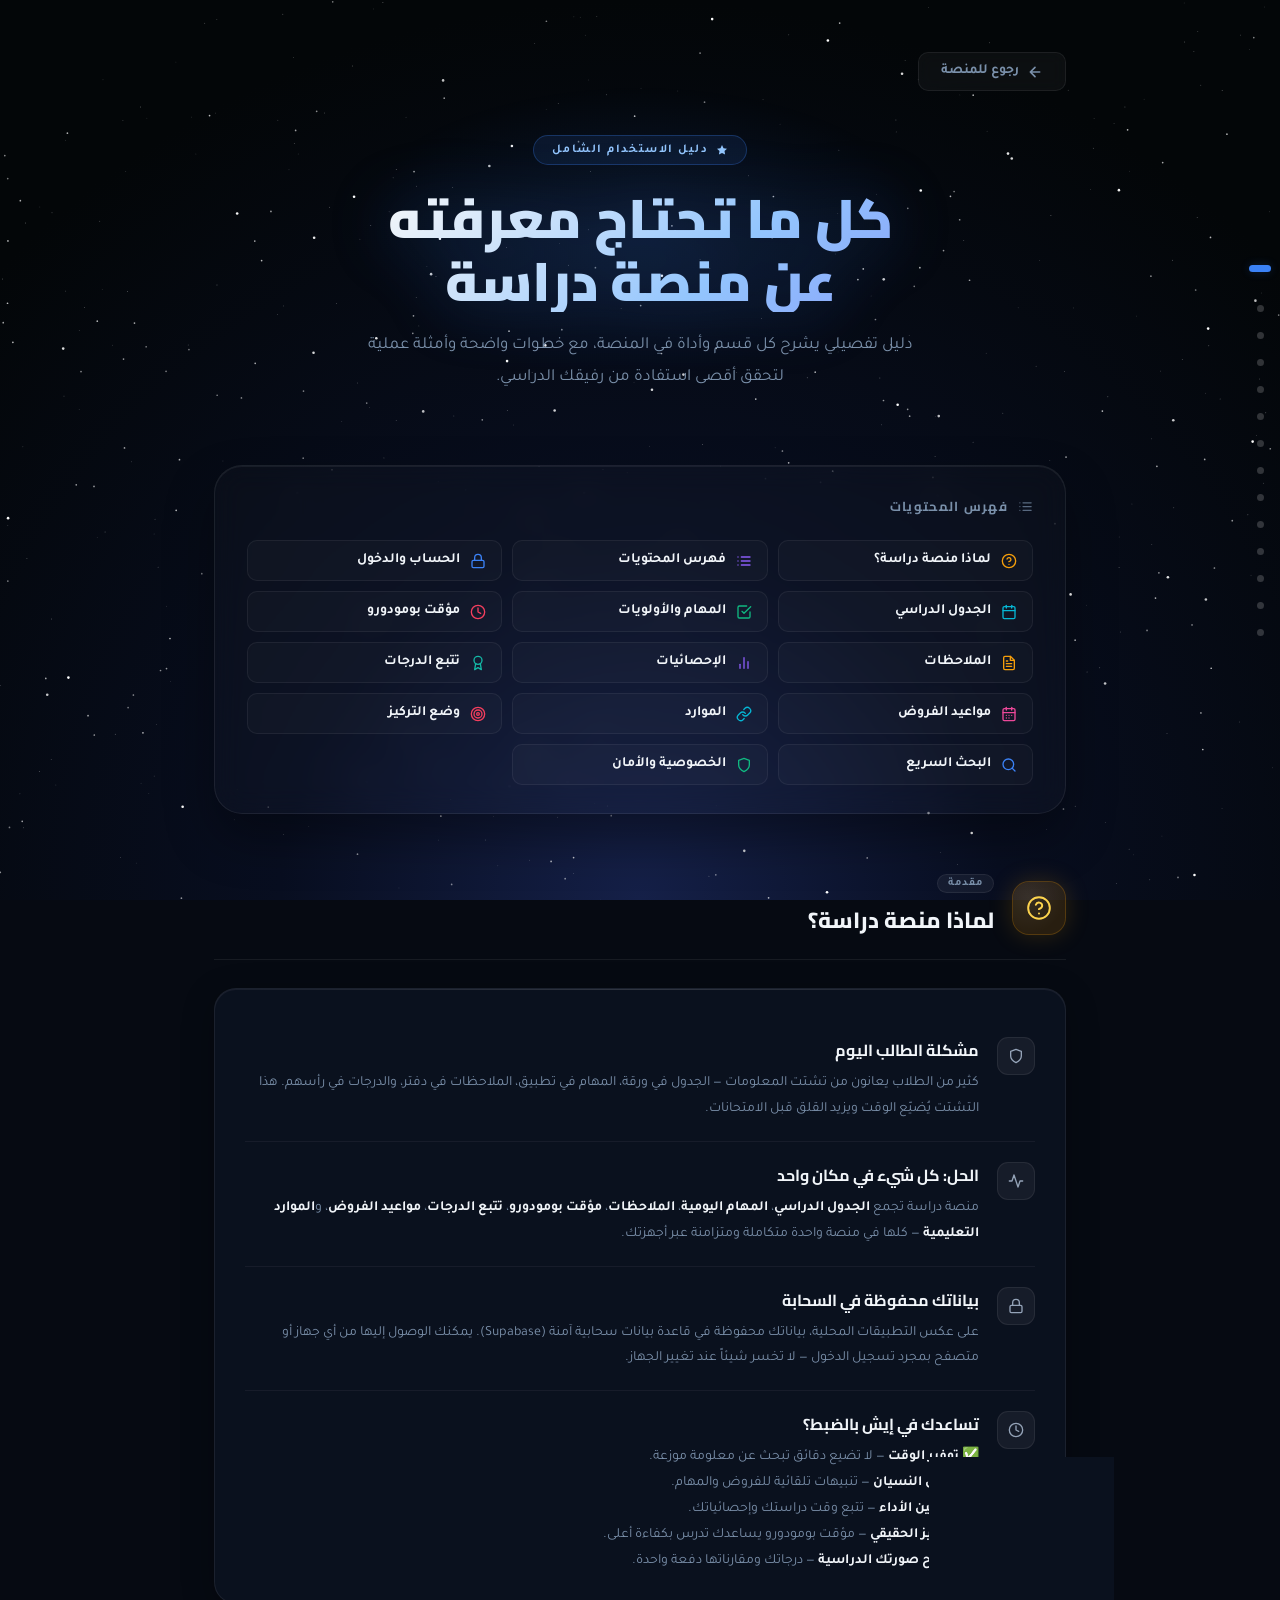
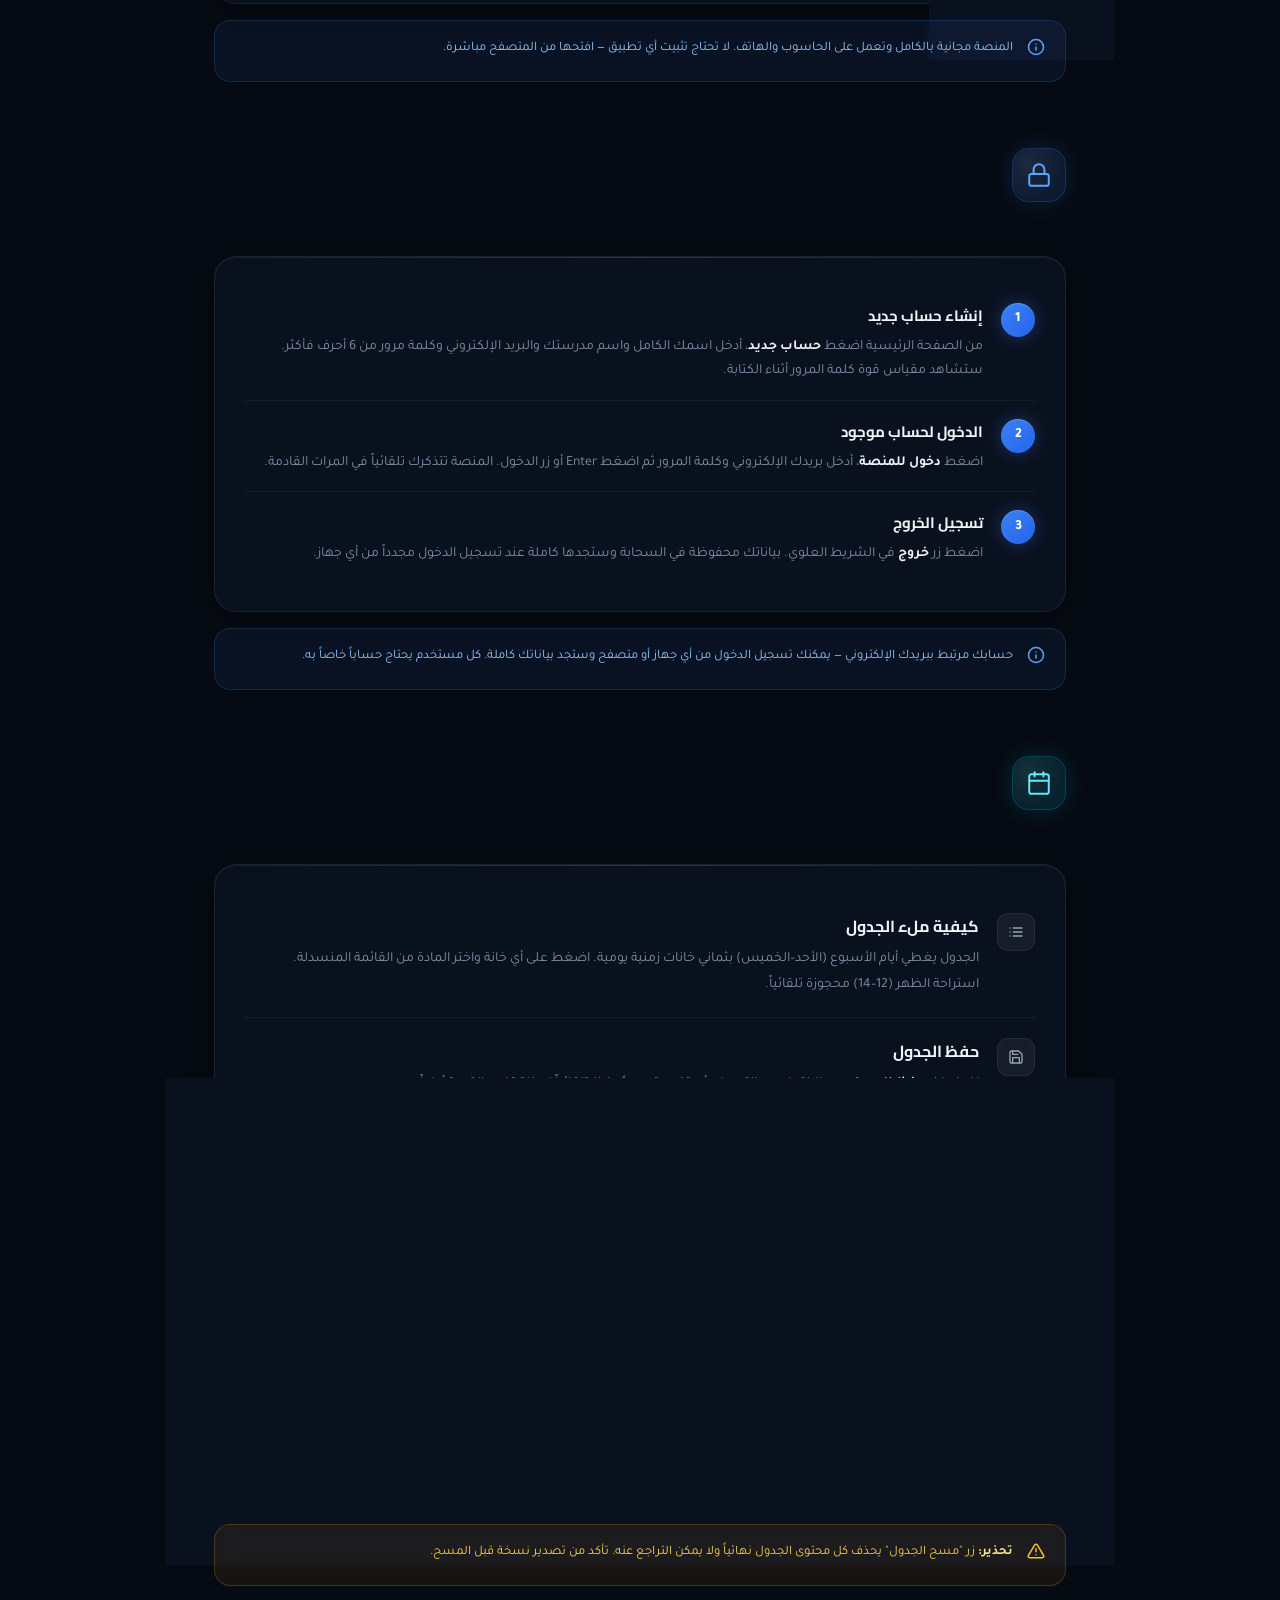
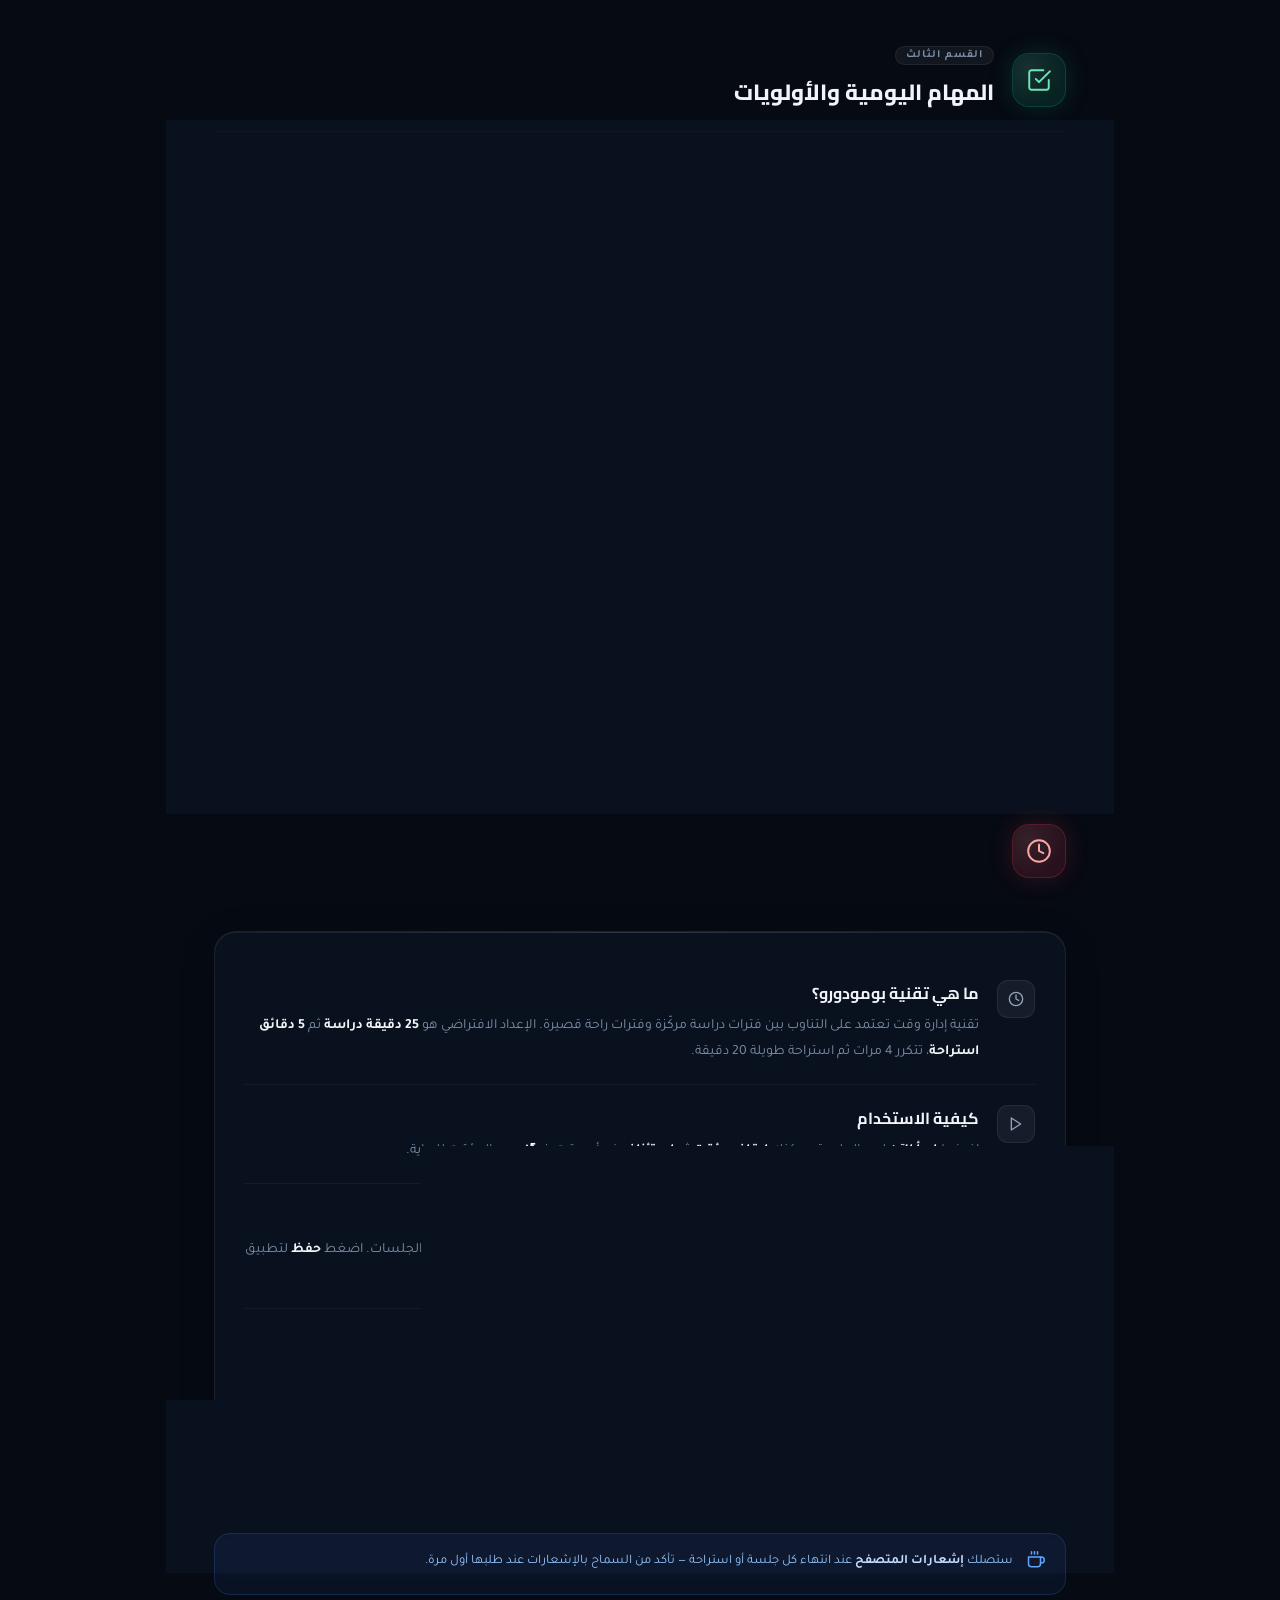
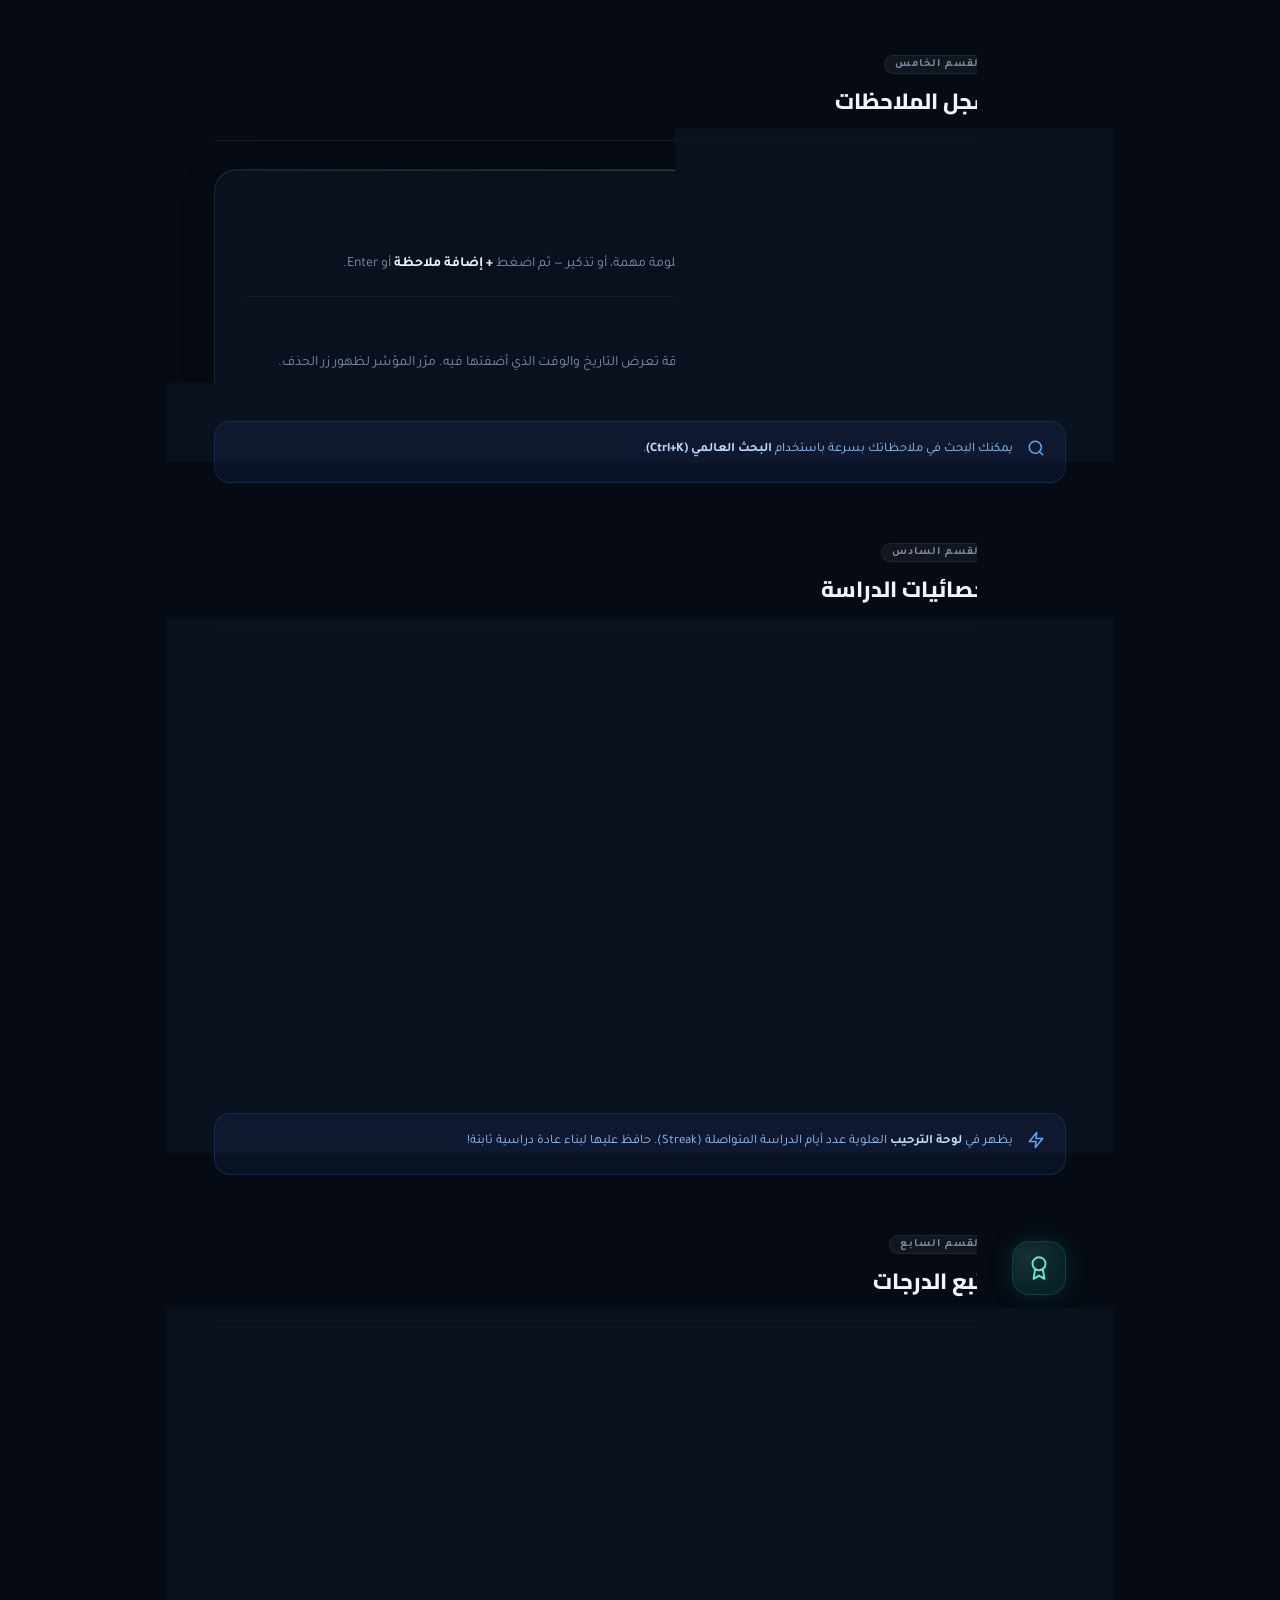
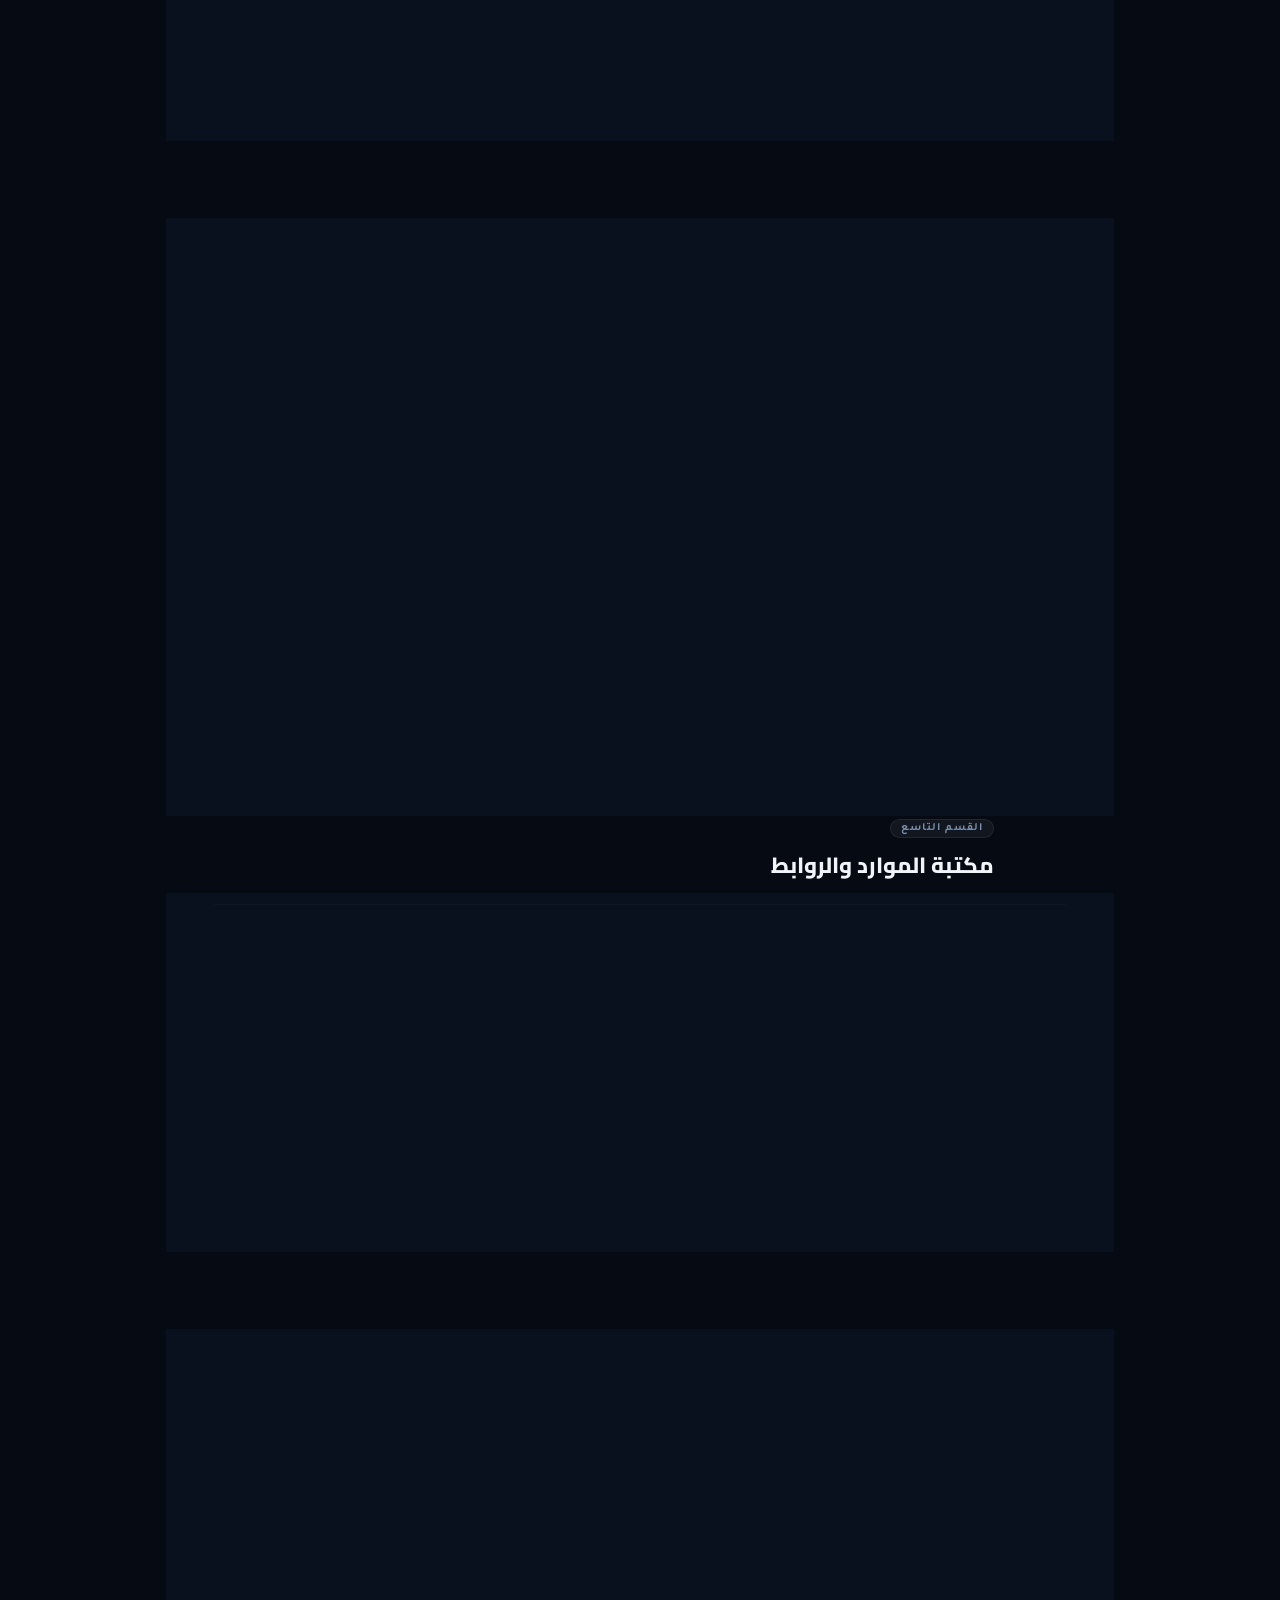
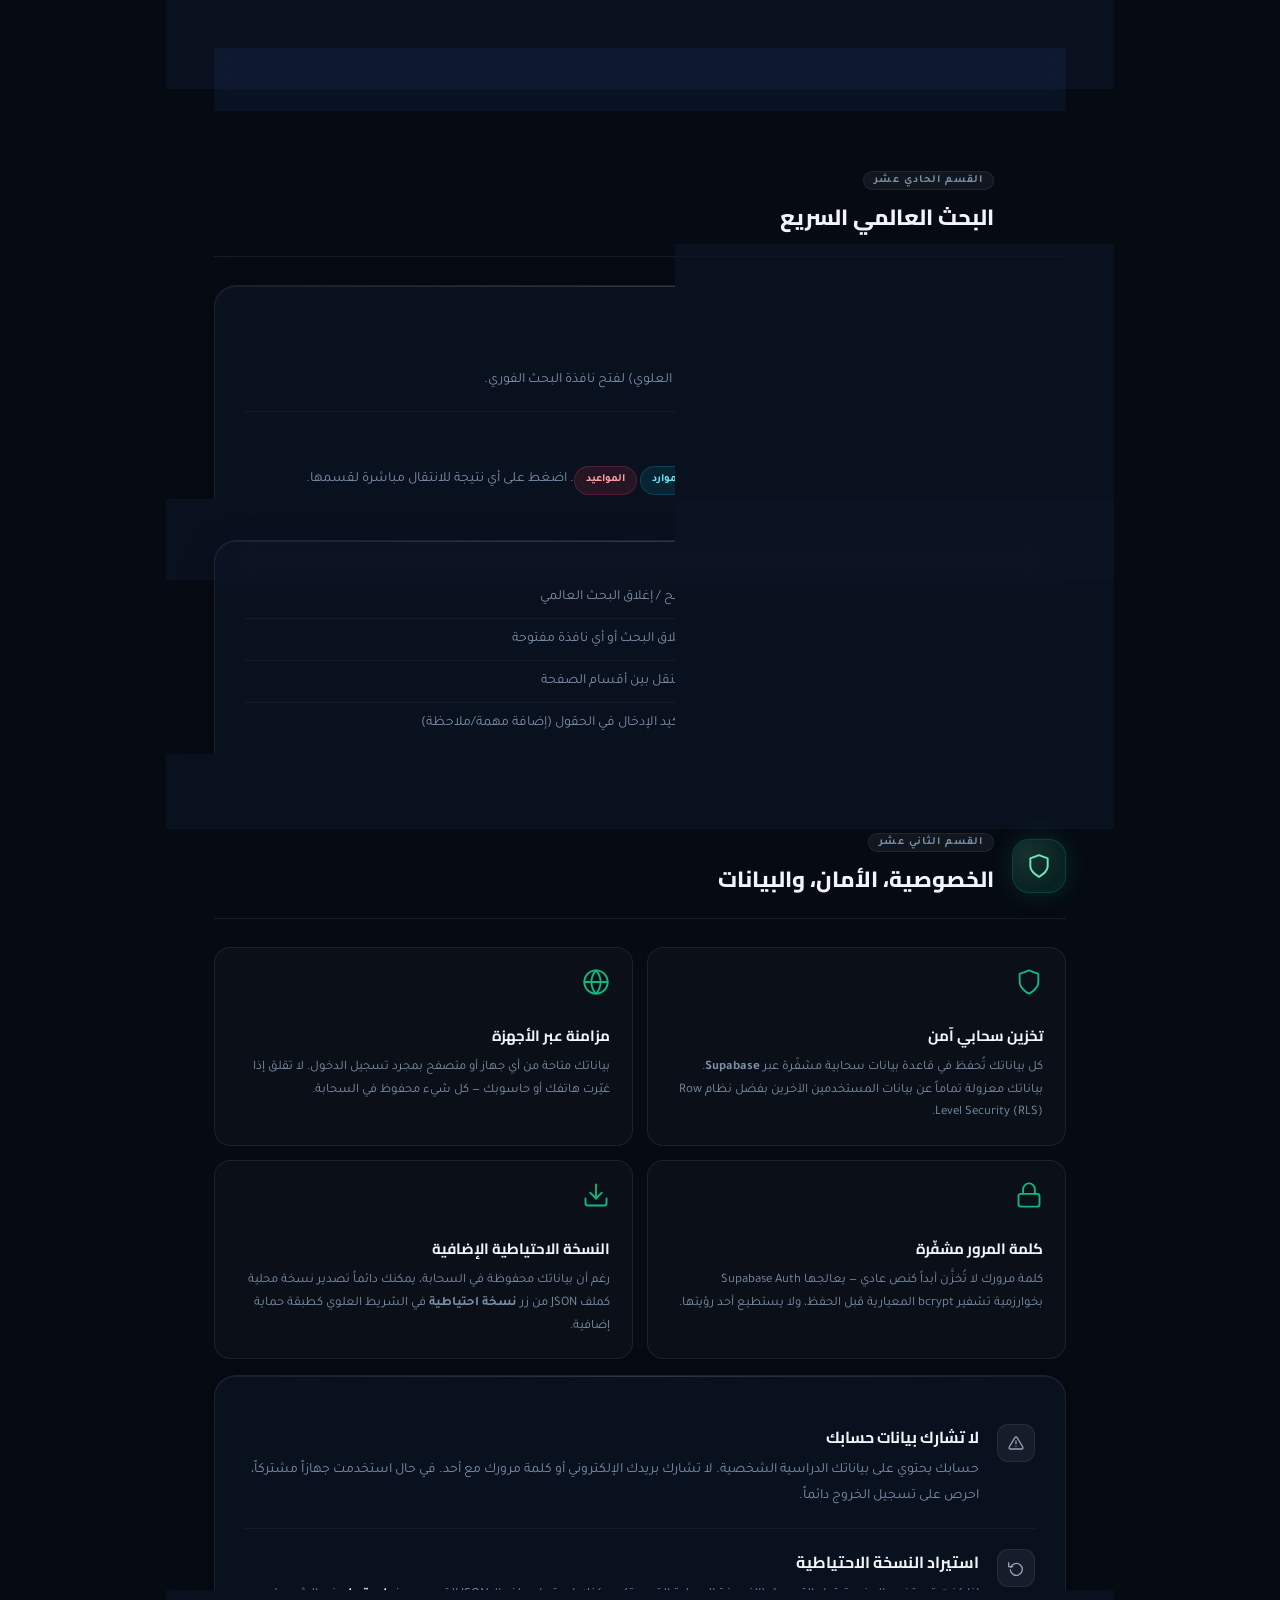
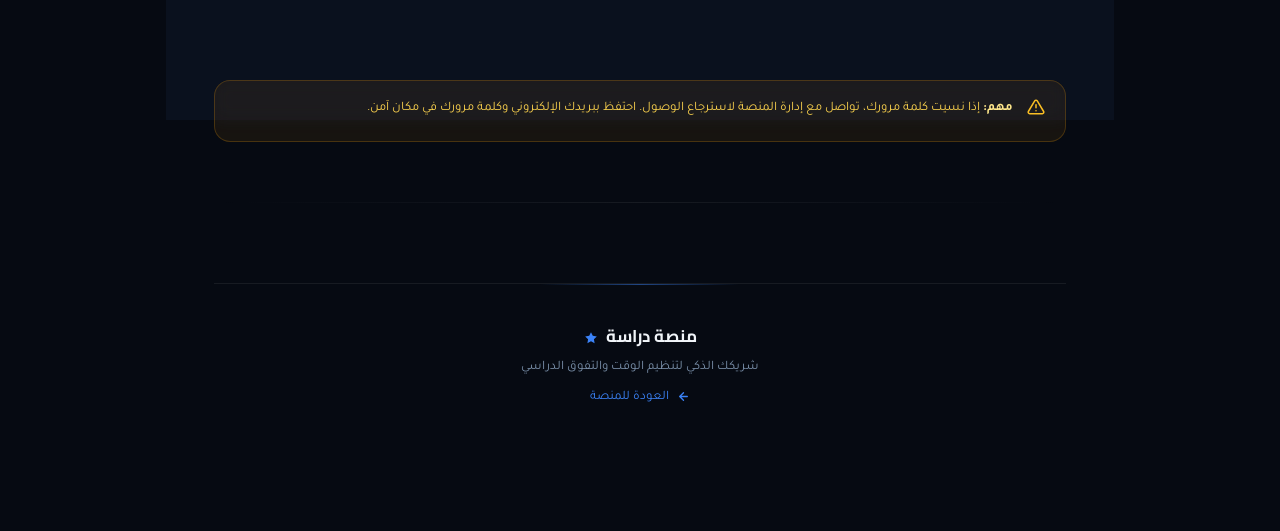
==== index.html @ 88ac6388 "Rename guide.html to index.html" ====
<!doctype html>
<html lang="ar" dir="rtl">
  <head>
    <meta charset="UTF-8" />
    <meta name="viewport" content="width=device-width, initial-scale=1.0" />
    <title>دليل الاستخدام — منصة دراسة</title>
    <link
      href="https://fonts.googleapis.com/css2?family=Cairo:wght@300;400;600;700;900&family=Tajawal:wght@300;400;500;700;900&display=swap"
      rel="stylesheet"
    />
    <link rel="icon" href="/icon.jpeg" />
    <link rel="stylesheet" href="styleguide.css" />
  </head>
  <body>
    <!-- Scroll Progress Bar -->
    <div id="scrollProgress"></div>

    <canvas id="starsCanvas"></canvas>

    <!-- Desktop Bubble Nav -->
    <nav id="bubbleNav" aria-label="التنقل بين الأقسام"></nav>

    <!-- Mobile Bubble Bar -->
    <div id="mobileBubbleBar"></div>

    <!-- Mobile Carousel (built by JS on mobile) -->
    <div id="mobileCarousel">
      <div id="carouselTrack"></div>
    </div>

    <div class="page-wrap">
      <!-- زر الرجوع -->
      <a href="https://minasa-dirassa.vercel.app" class="back-btn">
        <svg
          width="16"
          height="16"
          viewBox="0 0 24 24"
          fill="none"
          stroke="currentColor"
          stroke-width="2.5"
          stroke-linecap="round"
          stroke-linejoin="round"
        >
          <path d="M19 12H5M12 19l-7-7 7-7" />
        </svg>
        رجوع للمنصة
      </a>

      <!-- HERO -->
      <div class="hero">
        <div class="hero-badge">
          <svg width="12" height="12" viewBox="0 0 24 24" fill="currentColor">
            <path
              d="M12 2l3.09 6.26L22 9.27l-5 4.87 1.18 6.88L12 17.77l-6.18 3.25L7 14.14 2 9.27l6.91-1.01L12 2z"
            />
          </svg>
          دليل الاستخدام الشامل
        </div>
        <h1>كل ما تحتاج معرفته<br />عن منصة دراسة</h1>
        <p>
          دليل تفصيلي يشرح كل قسم وأداة في المنصة، مع خطوات واضحة وأمثلة عملية
          لتحقق أقصى استفادة من رفيقك الدراسي.
        </p>
      </div>

      <!-- فهرس المحتويات -->
      <div class="toc">
        <div class="toc-title">
          <svg
            width="15"
            height="15"
            viewBox="0 0 24 24"
            fill="none"
            stroke="currentColor"
            stroke-width="2"
            stroke-linecap="round"
            stroke-linejoin="round"
          >
            <line x1="8" y1="6" x2="21" y2="6" />
            <line x1="8" y1="12" x2="21" y2="12" />
            <line x1="8" y1="18" x2="21" y2="18" />
            <line x1="3" y1="6" x2="3.01" y2="6" />
            <line x1="3" y1="12" x2="3.01" y2="12" />
            <line x1="3" y1="18" x2="3.01" y2="18" />
          </svg>
          فهرس المحتويات
        </div>
        <div class="toc-grid">
          <a class="toc-item" href="#sec-why">
            <span class="toc-icon"
              ><svg
                width="16"
                height="16"
                viewBox="0 0 24 24"
                fill="none"
                stroke="#f59e0b"
                stroke-width="2"
                stroke-linecap="round"
                stroke-linejoin="round"
              >
                <circle cx="12" cy="12" r="10" />
                <path d="M9.09 9a3 3 0 0 1 5.83 1c0 2-3 3-3 3" />
                <line x1="12" y1="17" x2="12.01" y2="17" /></svg
            ></span>
            لماذا منصة دراسة؟
          </a>
          <a class="toc-item" href="#" onclick="window.scrollTo({top:0,behavior:'smooth'});return false;">
            <span class="toc-icon"
              ><svg
                width="16"
                height="16"
                viewBox="0 0 24 24"
                fill="none"
                stroke="#8b5cf6"
                stroke-width="2"
                stroke-linecap="round"
                stroke-linejoin="round"
              >
                <line x1="8" y1="6" x2="21" y2="6" />
                <line x1="8" y1="12" x2="21" y2="12" />
                <line x1="8" y1="18" x2="21" y2="18" />
                <line x1="3" y1="6" x2="3.01" y2="6" />
                <line x1="3" y1="12" x2="3.01" y2="12" />
                <line x1="3" y1="18" x2="3.01" y2="18" /></svg
            ></span>
            فهرس المحتويات
          </a>
          <a class="toc-item" href="#sec-account">
            <span class="toc-icon"
              ><svg
                width="16"
                height="16"
                viewBox="0 0 24 24"
                fill="none"
                stroke="#3b82f6"
                stroke-width="2"
                stroke-linecap="round"
                stroke-linejoin="round"
              >
                <rect x="3" y="11" width="18" height="11" rx="2" />
                <path d="M7 11V7a5 5 0 0 1 10 0v4" /></svg
            ></span>
            الحساب والدخول
          </a>
          <a class="toc-item" href="#sec-schedule">
            <span class="toc-icon"
              ><svg
                width="16"
                height="16"
                viewBox="0 0 24 24"
                fill="none"
                stroke="#06b6d4"
                stroke-width="2"
                stroke-linecap="round"
                stroke-linejoin="round"
              >
                <rect x="3" y="4" width="18" height="18" rx="2" />
                <line x1="16" y1="2" x2="16" y2="6" />
                <line x1="8" y1="2" x2="8" y2="6" />
                <line x1="3" y1="10" x2="21" y2="10" /></svg
            ></span>
            الجدول الدراسي
          </a>
          <a class="toc-item" href="#sec-tasks">
            <span class="toc-icon"
              ><svg
                width="16"
                height="16"
                viewBox="0 0 24 24"
                fill="none"
                stroke="#10b981"
                stroke-width="2"
                stroke-linecap="round"
                stroke-linejoin="round"
              >
                <path d="M9 11l3 3L22 4" />
                <path
                  d="M21 12v7a2 2 0 0 1-2 2H5a2 2 0 0 1-2-2V5a2 2 0 0 1 2-2h11"
                /></svg
            ></span>
            المهام والأولويات
          </a>
          <a class="toc-item" href="#sec-pomo">
            <span class="toc-icon"
              ><svg
                width="16"
                height="16"
                viewBox="0 0 24 24"
                fill="none"
                stroke="#f43f5e"
                stroke-width="2"
                stroke-linecap="round"
                stroke-linejoin="round"
              >
                <circle cx="12" cy="12" r="10" />
                <polyline points="12 6 12 12 16 14" /></svg
            ></span>
            مؤقت بومودورو
          </a>
          <a class="toc-item" href="#sec-notes">
            <span class="toc-icon"
              ><svg
                width="16"
                height="16"
                viewBox="0 0 24 24"
                fill="none"
                stroke="#f59e0b"
                stroke-width="2"
                stroke-linecap="round"
                stroke-linejoin="round"
              >
                <path
                  d="M14 2H6a2 2 0 0 0-2 2v16a2 2 0 0 0 2 2h12a2 2 0 0 0 2-2V8z"
                />
                <polyline points="14 2 14 8 20 8" />
                <line x1="16" y1="13" x2="8" y2="13" />
                <line x1="16" y1="17" x2="8" y2="17" />
                <polyline points="10 9 9 9 8 9" /></svg
            ></span>
            الملاحظات
          </a>
          <a class="toc-item" href="#sec-stats">
            <span class="toc-icon"
              ><svg
                width="16"
                height="16"
                viewBox="0 0 24 24"
                fill="none"
                stroke="#8b5cf6"
                stroke-width="2"
                stroke-linecap="round"
                stroke-linejoin="round"
              >
                <line x1="18" y1="20" x2="18" y2="10" />
                <line x1="12" y1="20" x2="12" y2="4" />
                <line x1="6" y1="20" x2="6" y2="14" /></svg
            ></span>
            الإحصائيات
          </a>
          <a class="toc-item" href="#sec-grades">
            <span class="toc-icon"
              ><svg
                width="16"
                height="16"
                viewBox="0 0 24 24"
                fill="none"
                stroke="#14b8a6"
                stroke-width="2"
                stroke-linecap="round"
                stroke-linejoin="round"
              >
                <circle cx="12" cy="8" r="6" />
                <path d="M15.477 12.89L17 22l-5-3-5 3 1.523-9.11" /></svg
            ></span>
            تتبع الدرجات
          </a>
          <a class="toc-item" href="#sec-exams">
            <span class="toc-icon"
              ><svg
                width="16"
                height="16"
                viewBox="0 0 24 24"
                fill="none"
                stroke="#ec4899"
                stroke-width="2"
                stroke-linecap="round"
                stroke-linejoin="round"
              >
                <rect x="3" y="4" width="18" height="18" rx="2" />
                <line x1="16" y1="2" x2="16" y2="6" />
                <line x1="8" y1="2" x2="8" y2="6" />
                <line x1="3" y1="10" x2="21" y2="10" />
                <path
                  d="M8 14h.01M12 14h.01M16 14h.01M8 18h.01M12 18h.01"
                /></svg
            ></span>
            مواعيد الفروض
          </a>
          <a class="toc-item" href="#sec-resources">
            <span class="toc-icon"
              ><svg
                width="16"
                height="16"
                viewBox="0 0 24 24"
                fill="none"
                stroke="#06b6d4"
                stroke-width="2"
                stroke-linecap="round"
                stroke-linejoin="round"
              >
                <path
                  d="M10 13a5 5 0 0 0 7.54.54l3-3a5 5 0 0 0-7.07-7.07l-1.72 1.71"
                />
                <path
                  d="M14 11a5 5 0 0 0-7.54-.54l-3 3a5 5 0 0 0 7.07 7.07l1.71-1.71"
                /></svg
            ></span>
            الموارد
          </a>
          <a class="toc-item" href="#sec-focus">
            <span class="toc-icon"
              ><svg
                width="16"
                height="16"
                viewBox="0 0 24 24"
                fill="none"
                stroke="#f43f5e"
                stroke-width="2"
                stroke-linecap="round"
                stroke-linejoin="round"
              >
                <circle cx="12" cy="12" r="10" />
                <circle cx="12" cy="12" r="6" />
                <circle cx="12" cy="12" r="2" /></svg
            ></span>
            وضع التركيز
          </a>
          <a class="toc-item" href="#sec-search">
            <span class="toc-icon"
              ><svg
                width="16"
                height="16"
                viewBox="0 0 24 24"
                fill="none"
                stroke="#3b82f6"
                stroke-width="2"
                stroke-linecap="round"
                stroke-linejoin="round"
              >
                <circle cx="11" cy="11" r="8" />
                <line x1="21" y1="21" x2="16.65" y2="16.65" /></svg
            ></span>
            البحث السريع
          </a>
          <a class="toc-item" href="#sec-privacy">
            <span class="toc-icon"
              ><svg
                width="16"
                height="16"
                viewBox="0 0 24 24"
                fill="none"
                stroke="#10b981"
                stroke-width="2"
                stroke-linecap="round"
                stroke-linejoin="round"
              >
                <path d="M12 22s8-4 8-10V5l-8-3-8 3v7c0 6 8 10 8 10z" /></svg
            ></span>
            الخصوصية والأمان
          </a>
        </div>
      </div>

      <!-- ══════════════════════════════════
           TOC ANCHOR (for dot navigation)
      ══════════════════════════════════ -->
      <div id="sec-toc-guide" style="scroll-margin-top: 28px;"></div>

      <!-- ══════════════════════════════════
           0. لماذا منصة دراسة؟
      ══════════════════════════════════ -->
      <div class="section" id="sec-why">
        <div class="section-header">
          <div class="section-icon amber">
            <svg
              viewBox="0 0 24 24"
              fill="none"
              stroke="#fcd34d"
              stroke-width="1.8"
              stroke-linecap="round"
              stroke-linejoin="round"
            >
              <circle cx="12" cy="12" r="10" />
              <path d="M9.09 9a3 3 0 0 1 5.83 1c0 2-3 3-3 3" />
              <line x1="12" y1="17" x2="12.01" y2="17" />
            </svg>
          </div>
          <div class="section-title-wrap">
            <div class="section-num">مقدمة</div>
            <div class="section-title">لماذا منصة دراسة؟</div>
          </div>
        </div>

        <div class="card">
          <div class="feature">
            <div class="feature-dot">
              <svg width="16" height="16" viewBox="0 0 24 24" fill="none" stroke="#94a3b8" stroke-width="2" stroke-linecap="round" stroke-linejoin="round">
                <path d="M12 22s8-4 8-10V5l-8-3-8 3v7c0 6 8 10 8 10z"/>
              </svg>
            </div>
            <div class="feature-body">
              <div class="feature-title">مشكلة الطالب اليوم</div>
              <div class="feature-desc">
                كثير من الطلاب يعانون من تشتت المعلومات — الجدول في ورقة، المهام في تطبيق، الملاحظات في دفتر، والدرجات في رأسهم. هذا التشتت يُضيّع الوقت ويزيد القلق قبل الامتحانات.
              </div>
            </div>
          </div>
          <div class="feature">
            <div class="feature-dot">
              <svg width="16" height="16" viewBox="0 0 24 24" fill="none" stroke="#94a3b8" stroke-width="2" stroke-linecap="round" stroke-linejoin="round">
                <polyline points="22 12 18 12 15 21 9 3 6 12 2 12"/>
              </svg>
            </div>
            <div class="feature-body">
              <div class="feature-title">الحل: كل شيء في مكان واحد</div>
              <div class="feature-desc">
                منصة دراسة تجمع <strong>الجدول الدراسي</strong>، <strong>المهام اليومية</strong>، <strong>الملاحظات</strong>، <strong>مؤقت بومودورو</strong>، <strong>تتبع الدرجات</strong>، <strong>مواعيد الفروض</strong>، و<strong>الموارد التعليمية</strong> — كلها في منصة واحدة متكاملة ومتزامنة عبر أجهزتك.
              </div>
            </div>
          </div>
          <div class="feature">
            <div class="feature-dot">
              <svg width="16" height="16" viewBox="0 0 24 24" fill="none" stroke="#94a3b8" stroke-width="2" stroke-linecap="round" stroke-linejoin="round">
                <rect x="3" y="11" width="18" height="11" rx="2"/>
                <path d="M7 11V7a5 5 0 0 1 10 0v4"/>
              </svg>
            </div>
            <div class="feature-body">
              <div class="feature-title">بياناتك محفوظة في السحابة</div>
              <div class="feature-desc">
                على عكس التطبيقات المحلية، بياناتك محفوظة في قاعدة بيانات سحابية آمنة (Supabase). يمكنك الوصول إليها من أي جهاز أو متصفح بمجرد تسجيل الدخول — لا تخسر شيئاً عند تغيير الجهاز.
              </div>
            </div>
          </div>
          <div class="feature">
            <div class="feature-dot">
              <svg width="16" height="16" viewBox="0 0 24 24" fill="none" stroke="#94a3b8" stroke-width="2" stroke-linecap="round" stroke-linejoin="round">
                <circle cx="12" cy="12" r="10"/>
                <polyline points="12 6 12 12 16 14"/>
              </svg>
            </div>
            <div class="feature-body">
              <div class="feature-title">تساعدك في إيش بالضبط؟</div>
              <div class="feature-desc">
                ✅ <strong>توفير الوقت</strong> — لا تضيع دقائق تبحث عن معلومة موزعة.<br/>
                ✅ <strong>تقليل النسيان</strong> — تنبيهات تلقائية للفروض والمهام.<br/>
                ✅ <strong>تحسين الأداء</strong> — تتبع وقت دراستك وإحصائياتك.<br/>
                ✅ <strong>التركيز الحقيقي</strong> — مؤقت بومودورو يساعدك تدرس بكفاءة أعلى.<br/>
                ✅ <strong>وضوح صورتك الدراسية</strong> — درجاتك ومقارناتها دفعة واحدة.
              </div>
            </div>
          </div>
        </div>

        <div class="tip">
          <div class="tip-icon">
            <svg width="18" height="18" viewBox="0 0 24 24" fill="none" stroke="#60a5fa" stroke-width="2" stroke-linecap="round" stroke-linejoin="round">
              <circle cx="12" cy="12" r="10"/>
              <line x1="12" y1="16" x2="12" y2="12"/>
              <line x1="12" y1="8" x2="12.01" y2="8"/>
            </svg>
          </div>
          <div class="tip-text">
            المنصة مجانية بالكامل وتعمل على الحاسوب والهاتف. لا تحتاج تثبيت أي تطبيق — افتحها من المتصفح مباشرة.
          </div>
        </div>
      </div>

      <!-- ══════════════════════════════════
           1. الحساب والدخول
      ══════════════════════════════════ -->
      <div class="section" id="sec-account">
        <div class="section-header">
          <div class="section-icon blue">
            <svg
              viewBox="0 0 24 24"
              fill="none"
              stroke="#60a5fa"
              stroke-width="1.8"
              stroke-linecap="round"
              stroke-linejoin="round"
            >
              <rect x="3" y="11" width="18" height="11" rx="2" />
              <path d="M7 11V7a5 5 0 0 1 10 0v4" />
            </svg>
          </div>
          <div class="section-title-wrap">
            <div class="section-num">القسم الأول</div>
            <div class="section-title">الحساب وتسجيل الدخول</div>
          </div>
        </div>

        <div class="card">
          <div class="steps">
            <div class="step">
              <div class="step-num">1</div>
              <div class="step-body">
                <div class="step-title">إنشاء حساب جديد</div>
                <div class="step-desc">
                  من الصفحة الرئيسية اضغط <strong>حساب جديد</strong>، أدخل اسمك
                  الكامل واسم مدرستك والبريد الإلكتروني وكلمة مرور من 6 أحرف
                  فأكثر. ستشاهد مقياس قوة كلمة المرور أثناء الكتابة.
                </div>
              </div>
            </div>
            <div class="step">
              <div class="step-num">2</div>
              <div class="step-body">
                <div class="step-title">الدخول لحساب موجود</div>
                <div class="step-desc">
                  اضغط <strong>دخول للمنصة</strong>، أدخل بريدك الإلكتروني وكلمة
                  المرور ثم اضغط Enter أو زر الدخول. المنصة تتذكرك تلقائياً في
                  المرات القادمة.
                </div>
              </div>
            </div>
            <div class="step">
              <div class="step-num">3</div>
              <div class="step-body">
                <div class="step-title">تسجيل الخروج</div>
                <div class="step-desc">
                  اضغط زر <strong>خروج</strong> في الشريط العلوي. بياناتك محفوظة في السحابة وستجدها كاملة عند تسجيل الدخول مجدداً من أي جهاز.
                </div>
              </div>
            </div>
          </div>
        </div>

        <div class="tip">
          <div class="tip-icon">
            <svg
              width="18"
              height="18"
              viewBox="0 0 24 24"
              fill="none"
              stroke="#60a5fa"
              stroke-width="2"
              stroke-linecap="round"
              stroke-linejoin="round"
            >
              <circle cx="12" cy="12" r="10" />
              <line x1="12" y1="16" x2="12" y2="12" />
              <line x1="12" y1="8" x2="12.01" y2="8" />
            </svg>
          </div>
          <div class="tip-text">
            حسابك مرتبط ببريدك الإلكتروني — يمكنك تسجيل الدخول من أي جهاز أو متصفح وستجد بياناتك كاملة. كل مستخدم يحتاج حساباً خاصاً به.
          </div>
        </div>
      </div>

      <!-- ══════════════════════════════════
           2. الجدول الدراسي
      ══════════════════════════════════ -->
      <div class="section" id="sec-schedule">
        <div class="section-header">
          <div class="section-icon cyan">
            <svg
              viewBox="0 0 24 24"
              fill="none"
              stroke="#67e8f9"
              stroke-width="1.8"
              stroke-linecap="round"
              stroke-linejoin="round"
            >
              <rect x="3" y="4" width="18" height="18" rx="2" />
              <line x1="16" y1="2" x2="16" y2="6" />
              <line x1="8" y1="2" x2="8" y2="6" />
              <line x1="3" y1="10" x2="21" y2="10" />
            </svg>
          </div>
          <div class="section-title-wrap">
            <div class="section-num">القسم الثاني</div>
            <div class="section-title">الجدول الدراسي التفاعلي</div>
          </div>
        </div>

        <div class="card">
          <div class="feature">
            <div class="feature-dot">
              <svg
                width="16"
                height="16"
                viewBox="0 0 24 24"
                fill="none"
                stroke="#94a3b8"
                stroke-width="2"
                stroke-linecap="round"
                stroke-linejoin="round"
              >
                <line x1="8" y1="6" x2="21" y2="6" />
                <line x1="8" y1="12" x2="21" y2="12" />
                <line x1="8" y1="18" x2="21" y2="18" />
                <line x1="3" y1="6" x2="3.01" y2="6" />
                <line x1="3" y1="12" x2="3.01" y2="12" />
                <line x1="3" y1="18" x2="3.01" y2="18" />
              </svg>
            </div>
            <div class="feature-body">
              <div class="feature-title">كيفية ملء الجدول</div>
              <div class="feature-desc">
                الجدول يغطي أيام الأسبوع (الأحد–الخميس) بثماني خانات زمنية
                يومية. اضغط على أي خانة واختر المادة من القائمة المنسدلة.
                استراحة الظهر (12–14) محجوزة تلقائياً.
              </div>
            </div>
          </div>
          <div class="feature">
            <div class="feature-dot">
              <svg
                width="16"
                height="16"
                viewBox="0 0 24 24"
                fill="none"
                stroke="#94a3b8"
                stroke-width="2"
                stroke-linecap="round"
                stroke-linejoin="round"
              >
                <path
                  d="M19 21H5a2 2 0 0 1-2-2V5a2 2 0 0 1 2-2h11l5 5v11a2 2 0 0 1-2 2z"
                />
                <polyline points="17 21 17 13 7 13 7 21" />
                <polyline points="7 3 7 8 15 8" />
              </svg>
            </div>
            <div class="feature-body">
              <div class="feature-title">حفظ الجدول</div>
              <div class="feature-desc">
                اضغط زر <strong>حفظ الجدول</strong> بعد الانتهاء من التعديل. أي
                تغيير تجريه يُحفظ تلقائياً لحظة تغيير القيمة أيضاً.
              </div>
            </div>
          </div>
          <div class="feature">
            <div class="feature-dot">
              <svg
                width="16"
                height="16"
                viewBox="0 0 24 24"
                fill="none"
                stroke="#94a3b8"
                stroke-width="2"
                stroke-linecap="round"
                stroke-linejoin="round"
              >
                <path
                  d="M9 3H5a2 2 0 0 0-2 2v4m6-6h10a2 2 0 0 1 2 2v4M9 3v18m0 0h10a2 2 0 0 0 2-2V9M9 21H5a2 2 0 0 1-2-2V9m0 0h18"
                />
              </svg>
            </div>
            <div class="feature-body">
              <div class="feature-title">الحصص التطبيقية</div>
              <div class="feature-desc">
                اضغط زر <strong>حصص تطبيقية</strong> لإضافة حصة تطبيقية مدتها
                ساعة أو ساعتان. تُدخل المادتين اللتين تُدرَّسان خلالها وتظهر
                بلون مميز في الجدول.
              </div>
            </div>
          </div>
          <div class="feature">
            <div class="feature-dot">
              <svg
                width="16"
                height="16"
                viewBox="0 0 24 24"
                fill="none"
                stroke="#94a3b8"
                stroke-width="2"
                stroke-linecap="round"
                stroke-linejoin="round"
              >
                <path d="M21 15v4a2 2 0 0 1-2 2H5a2 2 0 0 1-2-2v-4" />
                <polyline points="7 10 12 15 17 10" />
                <line x1="12" y1="15" x2="12" y2="3" />
              </svg>
            </div>
            <div class="feature-body">
              <div class="feature-title">تصدير الجدول</div>
              <div class="feature-desc">
                <span class="badge badge-green">PNG</span> صورة عالية الجودة
                للجدول مناسبة لحفظها في الهاتف.<br />
                <span class="badge badge-amber">PDF</span> ملف PDF للطباعة أو
                المشاركة.<br />
                <span class="badge badge-purple">طباعة</span> يفتح نافذة الطباعة
                مباشرة.
              </div>
            </div>
          </div>
          <div class="feature">
            <div class="feature-dot">
              <svg
                width="16"
                height="16"
                viewBox="0 0 24 24"
                fill="none"
                stroke="#94a3b8"
                stroke-width="2"
                stroke-linecap="round"
                stroke-linejoin="round"
              >
                <rect x="3" y="4" width="18" height="18" rx="2" />
                <line x1="16" y1="2" x2="16" y2="6" />
                <line x1="8" y1="2" x2="8" y2="6" />
                <line x1="3" y1="10" x2="21" y2="10" />
                <path d="M8 14h.01M12 14h.01M8 18h.01M12 18h.01" />
              </svg>
            </div>
            <div class="feature-body">
              <div class="feature-title">تبويب مواعيد الفروض</div>
              <div class="feature-desc">
                اضغط تبويب <strong>مواعيد الفروض</strong> لعرض جدول مخصص لتواريخ
                الاختبارات والفروض، مستقل تماماً عن جدول الحصص العادي.
              </div>
            </div>
          </div>
        </div>

        <div class="tip warn">
          <div class="tip-icon">
            <svg
              width="18"
              height="18"
              viewBox="0 0 24 24"
              fill="none"
              stroke="#fbbf24"
              stroke-width="2"
              stroke-linecap="round"
              stroke-linejoin="round"
            >
              <path
                d="M10.29 3.86L1.82 18a2 2 0 0 0 1.71 3h16.94a2 2 0 0 0 1.71-3L13.71 3.86a2 2 0 0 0-3.42 0z"
              />
              <line x1="12" y1="9" x2="12" y2="13" />
              <line x1="12" y1="17" x2="12.01" y2="17" />
            </svg>
          </div>
          <div class="tip-text">
            <strong>تحذير:</strong> زر "مسح الجدول" يحذف كل محتوى الجدول نهائياً
            ولا يمكن التراجع عنه. تأكد من تصدير نسخة قبل المسح.
          </div>
        </div>
      </div>

      <!-- ══════════════════════════════════
           3. المهام والأولويات
      ══════════════════════════════════ -->
      <div class="section" id="sec-tasks">
        <div class="section-header">
          <div class="section-icon green">
            <svg
              viewBox="0 0 24 24"
              fill="none"
              stroke="#6ee7b7"
              stroke-width="1.8"
              stroke-linecap="round"
              stroke-linejoin="round"
            >
              <path d="M9 11l3 3L22 4" />
              <path
                d="M21 12v7a2 2 0 0 1-2 2H5a2 2 0 0 1-2-2V5a2 2 0 0 1 2-2h11"
              />
            </svg>
          </div>
          <div class="section-title-wrap">
            <div class="section-num">القسم الثالث</div>
            <div class="section-title">المهام اليومية والأولويات</div>
          </div>
        </div>

        <div class="card">
          <div class="feature">
            <div class="feature-dot">
              <svg
                width="16"
                height="16"
                viewBox="0 0 24 24"
                fill="none"
                stroke="#94a3b8"
                stroke-width="2.5"
                stroke-linecap="round"
              >
                <line x1="12" y1="5" x2="12" y2="19" />
                <line x1="5" y1="12" x2="19" y2="12" />
              </svg>
            </div>
            <div class="feature-body">
              <div class="feature-title">إضافة مهمة جديدة</div>
              <div class="feature-desc">
                اكتب المهمة في حقل "ماذا ستنجز اليوم؟" ثم اختر أولويتها من
                القائمة الجانبية، ثم اضغط <strong>+</strong> أو Enter.
              </div>
            </div>
          </div>
          <div class="feature">
            <div class="feature-dot">
              <svg
                width="16"
                height="16"
                viewBox="0 0 24 24"
                fill="none"
                stroke="#94a3b8"
                stroke-width="2"
                stroke-linecap="round"
                stroke-linejoin="round"
              >
                <circle cx="12" cy="12" r="10" />
                <line x1="12" y1="8" x2="12" y2="12" />
                <line x1="12" y1="16" x2="12.01" y2="16" />
              </svg>
            </div>
            <div class="feature-body">
              <div class="feature-title">نظام الأولويات</div>
              <div class="feature-desc">
                <span class="badge badge-red">عاجل</span> مهام لا تحتمل التأجيل
                — تظهر أولاً دائماً.<br /><br />
                <span class="badge badge-amber">مهم</span> مهام مهمة لكن لها
                متسع من الوقت.<br /><br />
                <span class="badge badge-cyan">عادي</span> مهام روتينية أو يمكن
                تأجيلها.<br /><br />
                المهام <strong>تُرتَّب تلقائياً</strong> حسب الأولوية عند
                إضافتها.
              </div>
            </div>
          </div>
          <div class="feature">
            <div class="feature-dot">
              <svg
                width="16"
                height="16"
                viewBox="0 0 24 24"
                fill="none"
                stroke="#94a3b8"
                stroke-width="2"
                stroke-linecap="round"
                stroke-linejoin="round"
              >
                <polyline points="9 11 12 14 22 4" />
                <path
                  d="M21 12v7a2 2 0 0 1-2 2H5a2 2 0 0 1-2-2V5a2 2 0 0 1 2-2h11"
                />
              </svg>
            </div>
            <div class="feature-body">
              <div class="feature-title">إكمال وحذف المهام</div>
              <div class="feature-desc">
                اضغط على مربع الاختيار لتحديد المهمة كمنجزة — ستظهر بخط شطب.
                لحذفها مرّر المؤشر فوقها وستظهر أيقونة <strong>✕</strong>.
              </div>
            </div>
          </div>
          <div class="feature">
            <div class="feature-dot">
              <svg
                width="16"
                height="16"
                viewBox="0 0 24 24"
                fill="none"
                stroke="#94a3b8"
                stroke-width="2"
                stroke-linecap="round"
                stroke-linejoin="round"
              >
                <line x1="18" y1="20" x2="18" y2="10" />
                <line x1="12" y1="20" x2="12" y2="4" />
                <line x1="6" y1="20" x2="6" y2="14" />
              </svg>
            </div>
            <div class="feature-body">
              <div class="feature-title">شريط التقدم</div>
              <div class="feature-desc">
                فوق قائمة المهام يظهر شريط يحسب نسبة المهام المنجزة تلقائياً
                ويعرض "X من Y مهمة مكتملة".
              </div>
            </div>
          </div>
        </div>
      </div>

      <!-- ══════════════════════════════════
           4. مؤقت بومودورو
      ══════════════════════════════════ -->
      <div class="section" id="sec-pomo">
        <div class="section-header">
          <div class="section-icon red">
            <svg
              viewBox="0 0 24 24"
              fill="none"
              stroke="#fca5a5"
              stroke-width="1.8"
              stroke-linecap="round"
              stroke-linejoin="round"
            >
              <circle cx="12" cy="12" r="10" />
              <polyline points="12 6 12 12 16 14" />
            </svg>
          </div>
          <div class="section-title-wrap">
            <div class="section-num">القسم الرابع</div>
            <div class="section-title">مؤقت بومودورو</div>
          </div>
        </div>

        <div class="card">
          <div class="feature">
            <div class="feature-dot">
              <svg
                width="16"
                height="16"
                viewBox="0 0 24 24"
                fill="none"
                stroke="#94a3b8"
                stroke-width="2"
                stroke-linecap="round"
                stroke-linejoin="round"
              >
                <circle cx="12" cy="12" r="10" />
                <polyline points="12 6 12 12 16 14" />
              </svg>
            </div>
            <div class="feature-body">
              <div class="feature-title">ما هي تقنية بومودورو؟</div>
              <div class="feature-desc">
                تقنية إدارة وقت تعتمد على التناوب بين فترات دراسة مركّزة وفترات
                راحة قصيرة. الإعداد الافتراضي هو
                <strong>25 دقيقة دراسة</strong> ثم
                <strong>5 دقائق استراحة</strong>، تتكرر 4 مرات ثم استراحة طويلة
                20 دقيقة.
              </div>
            </div>
          </div>
          <div class="feature">
            <div class="feature-dot">
              <svg
                width="16"
                height="16"
                viewBox="0 0 24 24"
                fill="none"
                stroke="#94a3b8"
                stroke-width="2"
                stroke-linecap="round"
                stroke-linejoin="round"
              >
                <polygon points="5 3 19 12 5 21 5 3" />
              </svg>
            </div>
            <div class="feature-body">
              <div class="feature-title">كيفية الاستخدام</div>
              <div class="feature-desc">
                اضغط <strong>ابدأ الآن</strong> لبدء الجلسة. يمكنك
                <strong>إيقاف مؤقت</strong> ثم <strong>استئناف</strong> في أي
                وقت. زر <strong>↺</strong> يعيد المؤقت للبداية.
              </div>
            </div>
          </div>
          <div class="feature">
            <div class="feature-dot">
              <svg
                width="16"
                height="16"
                viewBox="0 0 24 24"
                fill="none"
                stroke="#94a3b8"
                stroke-width="2"
                stroke-linecap="round"
                stroke-linejoin="round"
              >
                <circle cx="12" cy="12" r="3" />
                <path
                  d="M19.07 4.93l-1.41 1.41M4.93 4.93l1.41 1.41M4.93 19.07l1.41-1.41M19.07 19.07l-1.41-1.41M12 2v2M12 20v2M2 12h2M20 12h2"
                />
              </svg>
            </div>
            <div class="feature-body">
              <div class="feature-title">تخصيص المؤقت</div>
              <div class="feature-desc">
                اضغط أيقونة الإعدادات في الزاوية لتغيير: وقت الدراسة، الاستراحة
                القصيرة، الاستراحة الطويلة، وعدد الجلسات. اضغط
                <strong>حفظ</strong> لتطبيق التغييرات.
              </div>
            </div>
          </div>
          <div class="feature">
            <div class="feature-dot">
              <svg
                width="16"
                height="16"
                viewBox="0 0 24 24"
                fill="none"
                stroke="#94a3b8"
                stroke-width="2"
                stroke-linecap="round"
                stroke-linejoin="round"
              >
                <polyline points="22 12 18 12 15 21 9 3 6 12 2 12" />
              </svg>
            </div>
            <div class="feature-body">
              <div class="feature-title">تسجيل الوقت تلقائياً</div>
              <div class="feature-desc">
                كل ثانية تمر أثناء جلسة الدراسة تُضاف تلقائياً لسجل اليوم في
                الإحصائيات. الاستراحات لا تُحتسب.
              </div>
            </div>
          </div>
          <div class="feature">
            <div class="feature-dot">
              <svg
                width="16"
                height="16"
                viewBox="0 0 24 24"
                fill="none"
                stroke="#94a3b8"
                stroke-width="2"
                stroke-linecap="round"
                stroke-linejoin="round"
              >
                <path d="M9 18V5l12-2v13" />
                <circle cx="6" cy="18" r="3" />
                <circle cx="18" cy="16" r="3" />
              </svg>
            </div>
            <div class="feature-body">
              <div class="feature-title">أصوات الاسترخاء</div>
              <div class="feature-desc">
                في "ركن الاسترخاء" يمكنك تشغيل أصوات محيطية:
                <strong>🌧️ مطر</strong> أو <strong>🌲 غابة</strong> أو
                <strong>☕ مقهى</strong> للمساعدة على التركيز.
              </div>
            </div>
          </div>
        </div>

        <div class="tip">
          <div class="tip-icon">
            <svg
              width="18"
              height="18"
              viewBox="0 0 24 24"
              fill="none"
              stroke="#60a5fa"
              stroke-width="2"
              stroke-linecap="round"
              stroke-linejoin="round"
            >
              <path d="M18 8h1a4 4 0 0 1 0 8h-1" />
              <path d="M2 8h16v9a4 4 0 0 1-4 4H6a4 4 0 0 1-4-4V8z" />
              <line x1="6" y1="1" x2="6" y2="4" />
              <line x1="10" y1="1" x2="10" y2="4" />
              <line x1="14" y1="1" x2="14" y2="4" />
            </svg>
          </div>
          <div class="tip-text">
            ستصلك <strong>إشعارات المتصفح</strong> عند انتهاء كل جلسة أو استراحة
            — تأكد من السماح بالإشعارات عند طلبها أول مرة.
          </div>
        </div>
      </div>

      <!-- ══════════════════════════════════
           5. الملاحظات
      ══════════════════════════════════ -->
      <div class="section" id="sec-notes">
        <div class="section-header">
          <div class="section-icon amber">
            <svg
              viewBox="0 0 24 24"
              fill="none"
              stroke="#fcd34d"
              stroke-width="1.8"
              stroke-linecap="round"
              stroke-linejoin="round"
            >
              <path
                d="M14 2H6a2 2 0 0 0-2 2v16a2 2 0 0 0 2 2h12a2 2 0 0 0 2-2V8z"
              />
              <polyline points="14 2 14 8 20 8" />
              <line x1="16" y1="13" x2="8" y2="13" />
              <line x1="16" y1="17" x2="8" y2="17" />
            </svg>
          </div>
          <div class="section-title-wrap">
            <div class="section-num">القسم الخامس</div>
            <div class="section-title">سجل الملاحظات</div>
          </div>
        </div>

        <div class="card">
          <div class="feature">
            <div class="feature-dot">
              <svg
                width="16"
                height="16"
                viewBox="0 0 24 24"
                fill="none"
                stroke="#94a3b8"
                stroke-width="2"
                stroke-linecap="round"
                stroke-linejoin="round"
              >
                <path
                  d="M11 4H4a2 2 0 0 0-2 2v14a2 2 0 0 0 2 2h14a2 2 0 0 0 2-2v-7"
                />
                <path
                  d="M18.5 2.5a2.121 2.121 0 0 1 3 3L12 15l-4 1 1-4 9.5-9.5z"
                />
              </svg>
            </div>
            <div class="feature-body">
              <div class="feature-title">إضافة ملاحظة</div>
              <div class="feature-desc">
                اكتب ملاحظتك في الحقل — قد تكون فكرة دراسية، معلومة مهمة، أو
                تذكير — ثم اضغط <strong>+ إضافة ملاحظة</strong> أو Enter.
              </div>
            </div>
          </div>
          <div class="feature">
            <div class="feature-dot">
              <svg
                width="16"
                height="16"
                viewBox="0 0 24 24"
                fill="none"
                stroke="#94a3b8"
                stroke-width="2"
                stroke-linecap="round"
                stroke-linejoin="round"
              >
                <rect x="3" y="3" width="7" height="7" />
                <rect x="14" y="3" width="7" height="7" />
                <rect x="14" y="14" width="7" height="7" />
                <rect x="3" y="14" width="7" height="7" />
              </svg>
            </div>
            <div class="feature-body">
              <div class="feature-title">عرض الملاحظات</div>
              <div class="feature-desc">
                تظهر الملاحظات كبطاقات في شبكة منظّمة. كل بطاقة تعرض التاريخ
                والوقت الذي أضفتها فيه. مرّر المؤشر لظهور زر الحذف.
              </div>
            </div>
          </div>
        </div>

        <div class="tip">
          <div class="tip-icon">
            <svg
              width="18"
              height="18"
              viewBox="0 0 24 24"
              fill="none"
              stroke="#60a5fa"
              stroke-width="2"
              stroke-linecap="round"
              stroke-linejoin="round"
            >
              <circle cx="11" cy="11" r="8" />
              <line x1="21" y1="21" x2="16.65" y2="16.65" />
            </svg>
          </div>
          <div class="tip-text">
            يمكنك البحث في ملاحظاتك بسرعة باستخدام
            <strong>البحث العالمي (Ctrl+K)</strong>.
          </div>
        </div>
      </div>

      <!-- ══════════════════════════════════
           6. الإحصائيات
      ══════════════════════════════════ -->
      <div class="section" id="sec-stats">
        <div class="section-header">
          <div class="section-icon purple">
            <svg
              viewBox="0 0 24 24"
              fill="none"
              stroke="#c4b5fd"
              stroke-width="1.8"
              stroke-linecap="round"
              stroke-linejoin="round"
            >
              <line x1="18" y1="20" x2="18" y2="10" />
              <line x1="12" y1="20" x2="12" y2="4" />
              <line x1="6" y1="20" x2="6" y2="14" />
            </svg>
          </div>
          <div class="section-title-wrap">
            <div class="section-num">القسم السادس</div>
            <div class="section-title">إحصائيات الدراسة</div>
          </div>
        </div>

        <div class="card">
          <div class="feature">
            <div class="feature-dot">
              <svg
                width="16"
                height="16"
                viewBox="0 0 24 24"
                fill="none"
                stroke="#94a3b8"
                stroke-width="2"
                stroke-linecap="round"
                stroke-linejoin="round"
              >
                <rect x="2" y="3" width="20" height="14" rx="2" />
                <line x1="8" y1="21" x2="16" y2="21" />
                <line x1="12" y1="17" x2="12" y2="21" />
              </svg>
            </div>
            <div class="feature-body">
              <div class="feature-title">بطاقات الأرقام</div>
              <div class="feature-desc">
                <strong>مجموع الأسبوع</strong> — إجمالي وقت دراستك هذا
                الأسبوع.<br />
                <strong>اليوم</strong> — وقت جلسات اليوم الحالي فقط.<br />
                <strong>أفضل يوم</strong> — اليوم الذي درست فيه أكثر هذا
                الأسبوع.<br />
                <strong>أكثر مادة</strong> — المادة الأكثر حضوراً في جدولك.<br />
                <strong>مقارنة بالأسبوع الماضي</strong> — هل تقدمت أم تراجعت؟
              </div>
            </div>
          </div>
          <div class="feature">
            <div class="feature-dot">
              <svg
                width="16"
                height="16"
                viewBox="0 0 24 24"
                fill="none"
                stroke="#94a3b8"
                stroke-width="2"
                stroke-linecap="round"
                stroke-linejoin="round"
              >
                <polyline points="22 12 18 12 15 21 9 3 6 12 2 12" />
              </svg>
            </div>
            <div class="feature-body">
              <div class="feature-title">المنحنى البياني</div>
              <div class="feature-desc">
                يعرض آخر 14 يوماً بمنحنيين:
                <strong>الأسبوع الحالي</strong> (أزرق مضيء) و<strong
                  >الأسبوع الماضي</strong
                >
                (متقطع شاحب) للمقارنة المرئية السريعة.
              </div>
            </div>
          </div>
          <div class="feature">
            <div class="feature-dot">
              <svg
                width="16"
                height="16"
                viewBox="0 0 24 24"
                fill="none"
                stroke="#94a3b8"
                stroke-width="2"
                stroke-linecap="round"
                stroke-linejoin="round"
              >
                <rect x="3" y="4" width="18" height="18" rx="2" />
                <line x1="16" y1="2" x2="16" y2="6" />
                <line x1="8" y1="2" x2="8" y2="6" />
                <line x1="3" y1="10" x2="21" y2="10" />
              </svg>
            </div>
            <div class="feature-body">
              <div class="feature-title">الخريطة الحرارية (Heatmap)</div>
              <div class="feature-desc">
                تعرض آخر <strong>182 يوماً</strong> (6 أشهر) كمربعات ملونة تتدرج
                حسب ساعات الدراسة. مرر المؤشر على أي يوم لرؤية تفاصيله.
              </div>
            </div>
          </div>
        </div>

        <div class="tip">
          <div class="tip-icon">
            <svg
              width="18"
              height="18"
              viewBox="0 0 24 24"
              fill="none"
              stroke="#60a5fa"
              stroke-width="2"
              stroke-linecap="round"
              stroke-linejoin="round"
            >
              <path d="M13 2L3 14h9l-1 8 10-12h-9l1-8z" />
            </svg>
          </div>
          <div class="tip-text">
            يظهر في <strong>لوحة الترحيب</strong> العلوية عدد أيام الدراسة
            المتواصلة (Streak). حافظ عليها لبناء عادة دراسية ثابتة!
          </div>
        </div>
      </div>

      <!-- ══════════════════════════════════
           7. الدرجات
      ══════════════════════════════════ -->
      <div class="section" id="sec-grades">
        <div class="section-header">
          <div class="section-icon teal">
            <svg
              viewBox="0 0 24 24"
              fill="none"
              stroke="#5eead4"
              stroke-width="1.8"
              stroke-linecap="round"
              stroke-linejoin="round"
            >
              <circle cx="12" cy="8" r="6" />
              <path d="M15.477 12.89L17 22l-5-3-5 3 1.523-9.11" />
            </svg>
          </div>
          <div class="section-title-wrap">
            <div class="section-num">القسم السابع</div>
            <div class="section-title">تتبع الدرجات</div>
          </div>
        </div>

        <div class="card">
          <div class="feature">
            <div class="feature-dot">
              <svg
                width="16"
                height="16"
                viewBox="0 0 24 24"
                fill="none"
                stroke="#94a3b8"
                stroke-width="2.5"
                stroke-linecap="round"
              >
                <line x1="12" y1="5" x2="12" y2="19" />
                <line x1="5" y1="12" x2="19" y2="12" />
              </svg>
            </div>
            <div class="feature-body">
              <div class="feature-title">إضافة درجة</div>
              <div class="feature-desc">
                اختر المادة، أدخل عنوان الاختبار (مثال: فرض الفصل الأول)، درجتك،
                والدرجة الكاملة. ثم اضغط <strong>إضافة</strong>.
              </div>
            </div>
          </div>
          <div class="feature">
            <div class="feature-dot">
              <svg
                width="16"
                height="16"
                viewBox="0 0 24 24"
                fill="none"
                stroke="#94a3b8"
                stroke-width="2"
                stroke-linecap="round"
                stroke-linejoin="round"
              >
                <line x1="18" y1="20" x2="18" y2="10" />
                <line x1="12" y1="20" x2="12" y2="4" />
                <line x1="6" y1="20" x2="6" y2="14" />
              </svg>
            </div>
            <div class="feature-body">
              <div class="feature-title">المعدل العام والتحليل</div>
              <div class="feature-desc">
                تُحسب درجاتك تلقائياً من 20. يظهر
                <strong>المعدل العام</strong> لكل موادك، ويُشير النظام إلى
                <strong>المادة الأضعف</strong> التي تحتاج مراجعة إضافية.
              </div>
            </div>
          </div>
          <div class="feature">
            <div class="feature-dot">
              <svg
                width="16"
                height="16"
                viewBox="0 0 24 24"
                fill="none"
                stroke="#94a3b8"
                stroke-width="2"
                stroke-linecap="round"
                stroke-linejoin="round"
              >
                <polyline points="22 12 18 12 15 21 9 3 6 12 2 12" />
              </svg>
            </div>
            <div class="feature-body">
              <div class="feature-title">الرسم البياني لكل مادة</div>
              <div class="feature-desc">
                لكل مادة منحنى بياني يتتبع تطور درجاتك عبر الاختبارات المتعاقبة
                لمعرفة هل أنت في تحسن أم تراجع.
              </div>
            </div>
          </div>
        </div>
      </div>

      <!-- ══════════════════════════════════
           8. مواعيد الفروض
      ══════════════════════════════════ -->
      <div class="section" id="sec-exams">
        <div class="section-header">
          <div class="section-icon pink">
            <svg
              viewBox="0 0 24 24"
              fill="none"
              stroke="#f9a8d4"
              stroke-width="1.8"
              stroke-linecap="round"
              stroke-linejoin="round"
            >
              <rect x="3" y="4" width="18" height="18" rx="2" />
              <line x1="16" y1="2" x2="16" y2="6" />
              <line x1="8" y1="2" x2="8" y2="6" />
              <line x1="3" y1="10" x2="21" y2="10" />
              <path d="M8 14h.01M12 14h.01M16 14h.01M8 18h.01M12 18h.01" />
            </svg>
          </div>
          <div class="section-title-wrap">
            <div class="section-num">القسم الثامن</div>
            <div class="section-title">مواعيد الفروض والعد التنازلي</div>
          </div>
        </div>

        <div class="card">
          <div class="feature">
            <div class="feature-dot">
              <svg
                width="16"
                height="16"
                viewBox="0 0 24 24"
                fill="none"
                stroke="#94a3b8"
                stroke-width="2"
                stroke-linecap="round"
                stroke-linejoin="round"
              >
                <path d="M21 10c0 7-9 13-9 13s-9-6-9-13a9 9 0 0 1 18 0z" />
                <circle cx="12" cy="10" r="3" />
              </svg>
            </div>
            <div class="feature-body">
              <div class="feature-title">إضافة موعد فرض</div>
              <div class="feature-desc">
                اختر المادة، اكتب اسم الفرض، وحدد التاريخ. سيظهر الفرض في بطاقة
                مع عداد تنازلي يُحدَّث يومياً تلقائياً.
              </div>
            </div>
          </div>
          <div class="feature">
            <div class="feature-dot">
              <svg
                width="16"
                height="16"
                viewBox="0 0 24 24"
                fill="none"
                stroke="#94a3b8"
                stroke-width="2"
                stroke-linecap="round"
                stroke-linejoin="round"
              >
                <circle cx="12" cy="12" r="10" />
                <line x1="12" y1="8" x2="12" y2="12" />
                <line x1="12" y1="16" x2="12.01" y2="16" />
              </svg>
            </div>
            <div class="feature-body">
              <div class="feature-title">ألوان الإلحاح</div>
              <div class="feature-desc">
                <span class="badge badge-red">🔥 اليوم</span> الفرض اليوم —
                يتحول لأحمر ويومض.<br /><br />
                <span class="badge badge-amber">⚠️ باقي 3 أيام</span> تحذير
                بالاقتراب.<br /><br />
                <span class="badge badge-blue">باقي 7 أيام</span> وقت كافٍ
                للمراجعة.<br /><br />
                <span class="badge badge-green">باقي أكثر</span> مرتاح — راجع
                بتأنٍّ.
              </div>
            </div>
          </div>
          <div class="feature">
            <div class="feature-dot">
              <svg
                width="16"
                height="16"
                viewBox="0 0 24 24"
                fill="none"
                stroke="#94a3b8"
                stroke-width="2"
                stroke-linecap="round"
                stroke-linejoin="round"
              >
                <path d="M18 8A6 6 0 0 0 6 8c0 7-3 9-3 9h18s-3-2-3-9" />
                <path d="M13.73 21a2 2 0 0 1-3.46 0" />
              </svg>
            </div>
            <div class="feature-body">
              <div class="feature-title">إشعارات تلقائية</div>
              <div class="feature-desc">
                عند الدخول للمنصة يتحقق النظام تلقائياً إذا كان هناك فرض غداً أو
                بعد 3 أيام ويرسل <strong>إشعار المتصفح</strong> تذكيراً.
              </div>
            </div>
          </div>
        </div>
      </div>

      <!-- ══════════════════════════════════
           9. الموارد
      ══════════════════════════════════ -->
      <div class="section" id="sec-resources">
        <div class="section-header">
          <div class="section-icon cyan">
            <svg
              viewBox="0 0 24 24"
              fill="none"
              stroke="#67e8f9"
              stroke-width="1.8"
              stroke-linecap="round"
              stroke-linejoin="round"
            >
              <path
                d="M10 13a5 5 0 0 0 7.54.54l3-3a5 5 0 0 0-7.07-7.07l-1.72 1.71"
              />
              <path
                d="M14 11a5 5 0 0 0-7.54-.54l-3 3a5 5 0 0 0 7.07 7.07l1.71-1.71"
              />
            </svg>
          </div>
          <div class="section-title-wrap">
            <div class="section-num">القسم التاسع</div>
            <div class="section-title">مكتبة الموارد والروابط</div>
          </div>
        </div>

        <div class="card">
          <div class="feature">
            <div class="feature-dot">
              <svg
                width="16"
                height="16"
                viewBox="0 0 24 24"
                fill="none"
                stroke="#94a3b8"
                stroke-width="2"
                stroke-linecap="round"
                stroke-linejoin="round"
              >
                <path
                  d="M10 13a5 5 0 0 0 7.54.54l3-3a5 5 0 0 0-7.07-7.07l-1.72 1.71"
                />
                <path
                  d="M14 11a5 5 0 0 0-7.54-.54l-3 3a5 5 0 0 0 7.07 7.07l1.71-1.71"
                />
              </svg>
            </div>
            <div class="feature-body">
              <div class="feature-title">إضافة مورد</div>
              <div class="feature-desc">
                اختر المادة، أدخل عنواناً وصفياً (اختياري)، والصق الرابط. المنصة
                تدعم جميع الروابط وتُميّز تلقائياً: <strong>▶️ يوتيوب</strong>،
                <strong>📄 PDF</strong>، <strong>📁 Google Drive</strong>.
              </div>
            </div>
          </div>
          <div class="feature">
            <div class="feature-dot">
              <svg
                width="16"
                height="16"
                viewBox="0 0 24 24"
                fill="none"
                stroke="#94a3b8"
                stroke-width="2"
                stroke-linecap="round"
                stroke-linejoin="round"
              >
                <path d="M4 19.5A2.5 2.5 0 0 1 6.5 17H20" />
                <path
                  d="M6.5 2H20v20H6.5A2.5 2.5 0 0 1 4 19.5v-15A2.5 2.5 0 0 1 6.5 2z"
                />
              </svg>
            </div>
            <div class="feature-body">
              <div class="feature-title">تنظيم بالمواد</div>
              <div class="feature-desc">
                الموارد تُجمَّع تلقائياً بحسب المادة مع عداد للروابط في كل مادة،
                مما يجعل الوصول إليها سريعاً.
              </div>
            </div>
          </div>
        </div>
      </div>

      <!-- ══════════════════════════════════
           10. وضع التركيز
      ══════════════════════════════════ -->
      <div class="section" id="sec-focus">
        <div class="section-header">
          <div class="section-icon red">
            <svg
              viewBox="0 0 24 24"
              fill="none"
              stroke="#fca5a5"
              stroke-width="1.8"
              stroke-linecap="round"
              stroke-linejoin="round"
            >
              <circle cx="12" cy="12" r="10" />
              <circle cx="12" cy="12" r="6" />
              <circle cx="12" cy="12" r="2" />
            </svg>
          </div>
          <div class="section-title-wrap">
            <div class="section-num">القسم العاشر</div>
            <div class="section-title">وضع التركيز</div>
          </div>
        </div>

        <div class="card">
          <div class="feature">
            <div class="feature-dot">
              <svg
                width="16"
                height="16"
                viewBox="0 0 24 24"
                fill="none"
                stroke="#94a3b8"
                stroke-width="2"
                stroke-linecap="round"
                stroke-linejoin="round"
              >
                <circle cx="12" cy="12" r="10" />
                <circle cx="12" cy="12" r="3" />
              </svg>
            </div>
            <div class="feature-body">
              <div class="feature-title">ما هو وضع التركيز؟</div>
              <div class="feature-desc">
                يخفي كل أقسام المنصة ويبقي فقط
                <strong>قائمة مهامك</strong> و<strong>مؤقت بومودورو</strong>،
                مما يُقلل المشتتات البصرية خلال جلسات الدراسة.
              </div>
            </div>
          </div>
          <div class="feature">
            <div class="feature-dot">
              <svg
                width="16"
                height="16"
                viewBox="0 0 24 24"
                fill="none"
                stroke="#94a3b8"
                stroke-width="2"
                stroke-linecap="round"
                stroke-linejoin="round"
              >
                <circle cx="12" cy="12" r="10" />
                <path d="M8 12h8M12 8v8" />
              </svg>
            </div>
            <div class="feature-body">
              <div class="feature-title">كيفية التفعيل</div>
              <div class="feature-desc">
                اضغط زر <strong>وضع التركيز</strong> الموجود في أسفل الشاشة
                (يظهر بعد تسجيل الدخول فقط). اضغط
                <strong>✖ خروج من التركيز</strong> للعودة للعرض الكامل.
              </div>
            </div>
          </div>
        </div>

        <div class="tip">
          <div class="tip-icon">
            <svg
              width="18"
              height="18"
              viewBox="0 0 24 24"
              fill="none"
              stroke="#60a5fa"
              stroke-width="2"
              stroke-linecap="round"
              stroke-linejoin="round"
            >
              <circle cx="12" cy="12" r="10" />
              <line x1="12" y1="16" x2="12" y2="12" />
              <line x1="12" y1="8" x2="12.01" y2="8" />
            </svg>
          </div>
          <div class="tip-text">
            الجمع بين <strong>وضع التركيز</strong> و<strong
              >أصوات الاسترخاء</strong
            >
            من بومودورو يُعطي تجربة دراسة استثنائية.
          </div>
        </div>
      </div>

      <!-- ══════════════════════════════════
           11. البحث السريع
      ══════════════════════════════════ -->
      <div class="section" id="sec-search">
        <div class="section-header">
          <div class="section-icon blue">
            <svg
              viewBox="0 0 24 24"
              fill="none"
              stroke="#93c5fd"
              stroke-width="1.8"
              stroke-linecap="round"
              stroke-linejoin="round"
            >
              <circle cx="11" cy="11" r="8" />
              <line x1="21" y1="21" x2="16.65" y2="16.65" />
            </svg>
          </div>
          <div class="section-title-wrap">
            <div class="section-num">القسم الحادي عشر</div>
            <div class="section-title">البحث العالمي السريع</div>
          </div>
        </div>

        <div class="card">
          <div class="feature">
            <div class="feature-dot">
              <svg
                width="16"
                height="16"
                viewBox="0 0 24 24"
                fill="none"
                stroke="#94a3b8"
                stroke-width="2"
                stroke-linecap="round"
                stroke-linejoin="round"
              >
                <path d="M13 2L3 14h9l-1 8 10-12h-9l1-8z" />
              </svg>
            </div>
            <div class="feature-body">
              <div class="feature-title">فتح البحث</div>
              <div class="feature-desc">
                اضغط <kbd>Ctrl</kbd> + <kbd>K</kbd> (أو اضغط زر بحث في الشريط
                العلوي) لفتح نافذة البحث الفوري.
              </div>
            </div>
          </div>
          <div class="feature">
            <div class="feature-dot">
              <svg
                width="16"
                height="16"
                viewBox="0 0 24 24"
                fill="none"
                stroke="#94a3b8"
                stroke-width="2"
                stroke-linecap="round"
                stroke-linejoin="round"
              >
                <circle cx="11" cy="11" r="8" />
                <line x1="21" y1="21" x2="16.65" y2="16.65" />
              </svg>
            </div>
            <div class="feature-body">
              <div class="feature-title">ما يمكن البحث فيه</div>
              <div class="feature-desc">
                البحث يشمل في آنٍ واحد:
                <span class="badge badge-green">المهام</span>
                <span class="badge badge-amber">الملاحظات</span>
                <span class="badge badge-cyan">الموارد</span>
                <span class="badge badge-red">المواعيد</span>. اضغط على أي نتيجة
                للانتقال مباشرة لقسمها.
              </div>
            </div>
          </div>
        </div>

        <div class="card" style="margin-top: 8px">
          <table class="shortcut-table">
            <tr>
              <td><kbd>Ctrl</kbd> + <kbd>K</kbd></td>
              <td class="shortcut-desc">فتح / إغلاق البحث العالمي</td>
            </tr>
            <tr>
              <td><kbd>Esc</kbd></td>
              <td class="shortcut-desc">إغلاق البحث أو أي نافذة مفتوحة</td>
            </tr>
            <tr>
              <td><kbd>↑</kbd> <kbd>↓</kbd> أو <kbd>←</kbd> <kbd>→</kbd></td>
              <td class="shortcut-desc">التنقل بين أقسام الصفحة</td>
            </tr>
            <tr>
              <td><kbd>Enter</kbd></td>
              <td class="shortcut-desc">
                تأكيد الإدخال في الحقول (إضافة مهمة/ملاحظة)
              </td>
            </tr>
          </table>
        </div>
      </div>

      <!-- ══════════════════════════════════
           12. الخصوصية والأمان
      ══════════════════════════════════ -->
      <div class="section" id="sec-privacy">
        <div class="section-header">
          <div class="section-icon green">
            <svg
              viewBox="0 0 24 24"
              fill="none"
              stroke="#6ee7b7"
              stroke-width="1.8"
              stroke-linecap="round"
              stroke-linejoin="round"
            >
              <path d="M12 22s8-4 8-10V5l-8-3-8 3v7c0 6 8 10 8 10z" />
            </svg>
          </div>
          <div class="section-title-wrap">
            <div class="section-num">القسم الثاني عشر</div>
            <div class="section-title">الخصوصية، الأمان، والبيانات</div>
          </div>
        </div>

        <div class="privacy-grid" style="margin-bottom: 16px">
          <div class="privacy-item">
            <div class="privacy-item-icon">
              <svg
                width="28"
                height="28"
                viewBox="0 0 24 24"
                fill="none"
                stroke="#10b981"
                stroke-width="1.6"
                stroke-linecap="round"
                stroke-linejoin="round"
              >
                <path d="M12 22s8-4 8-10V5l-8-3-8 3v7c0 6 8 10 8 10z" />
              </svg>
            </div>
            <div class="privacy-item-title">تخزين سحابي آمن</div>
            <div class="privacy-item-desc">
              كل بياناتك تُحفظ في قاعدة بيانات سحابية مشفّرة عبر <strong>Supabase</strong>. بياناتك معزولة تماماً عن بيانات المستخدمين الآخرين بفضل نظام Row Level Security (RLS).
            </div>
          </div>
          <div class="privacy-item">
            <div class="privacy-item-icon">
              <svg
                width="28"
                height="28"
                viewBox="0 0 24 24"
                fill="none"
                stroke="#10b981"
                stroke-width="1.6"
                stroke-linecap="round"
                stroke-linejoin="round"
              >
                <circle cx="12" cy="12" r="10" />
                <line x1="2" y1="12" x2="22" y2="12" />
                <path
                  d="M12 2a15.3 15.3 0 0 1 4 10 15.3 15.3 0 0 1-4 10 15.3 15.3 0 0 1-4-10 15.3 15.3 0 0 1 4-10z"
                />
              </svg>
            </div>
            <div class="privacy-item-title">مزامنة عبر الأجهزة</div>
            <div class="privacy-item-desc">
              بياناتك متاحة من أي جهاز أو متصفح بمجرد تسجيل الدخول. لا تقلق إذا غيّرت هاتفك أو حاسوبك — كل شيء محفوظ في السحابة.
            </div>
          </div>
          <div class="privacy-item">
            <div class="privacy-item-icon">
              <svg
                width="28"
                height="28"
                viewBox="0 0 24 24"
                fill="none"
                stroke="#10b981"
                stroke-width="1.6"
                stroke-linecap="round"
                stroke-linejoin="round"
              >
                <rect x="3" y="11" width="18" height="11" rx="2" />
                <path d="M7 11V7a5 5 0 0 1 10 0v4" />
              </svg>
            </div>
            <div class="privacy-item-title">كلمة المرور مشفّرة</div>
            <div class="privacy-item-desc">
              كلمة مرورك لا تُخزَّن أبداً كنص عادي — يعالجها Supabase Auth بخوارزمية تشفير bcrypt المعيارية قبل الحفظ، ولا يستطيع أحد رؤيتها.
            </div>
          </div>
          <div class="privacy-item">
            <div class="privacy-item-icon">
              <svg
                width="28"
                height="28"
                viewBox="0 0 24 24"
                fill="none"
                stroke="#10b981"
                stroke-width="1.6"
                stroke-linecap="round"
                stroke-linejoin="round"
              >
                <path d="M21 15v4a2 2 0 0 1-2 2H5a2 2 0 0 1-2-2v-4" />
                <polyline points="7 10 12 15 17 10" />
                <line x1="12" y1="15" x2="12" y2="3" />
              </svg>
            </div>
            <div class="privacy-item-title">النسخة الاحتياطية الإضافية</div>
            <div class="privacy-item-desc">
              رغم أن بياناتك محفوظة في السحابة، يمكنك دائماً تصدير نسخة محلية كملف JSON من زر <strong>نسخة احتياطية</strong> في الشريط العلوي كطبقة حماية إضافية.
            </div>
          </div>
        </div>

        <div class="card">
          <div class="feature">
            <div class="feature-dot">
              <svg
                width="16"
                height="16"
                viewBox="0 0 24 24"
                fill="none"
                stroke="#94a3b8"
                stroke-width="2"
                stroke-linecap="round"
                stroke-linejoin="round"
              >
                <path
                  d="M10.29 3.86L1.82 18a2 2 0 0 0 1.71 3h16.94a2 2 0 0 0 1.71-3L13.71 3.86a2 2 0 0 0-3.42 0z"
                />
                <line x1="12" y1="9" x2="12" y2="13" />
                <line x1="12" y1="17" x2="12.01" y2="17" />
              </svg>
            </div>
            <div class="feature-body">
              <div class="feature-title">لا تشارك بيانات حسابك</div>
              <div class="feature-desc">
                حسابك يحتوي على بياناتك الدراسية الشخصية. لا تشارك بريدك الإلكتروني أو كلمة مرورك مع أحد. في حال استخدمت جهازاً مشتركاً، احرص على تسجيل الخروج دائماً.
              </div>
            </div>
          </div>
          <div class="feature">
            <div class="feature-dot">
              <svg
                width="16"
                height="16"
                viewBox="0 0 24 24"
                fill="none"
                stroke="#94a3b8"
                stroke-width="2"
                stroke-linecap="round"
                stroke-linejoin="round"
              >
                <polyline points="1 4 1 10 7 10" />
                <path d="M3.51 15a9 9 0 1 0 .49-3.89" />
              </svg>
            </div>
            <div class="feature-body">
              <div class="feature-title">استيراد النسخة الاحتياطية</div>
              <div class="feature-desc">
                إذا كنت تستخدم المنصة قبل التحديث (النسخة المحلية القديمة)، يمكنك استيراد ملف الـ JSON القديم عبر زر
                <strong>استيراد</strong> في الشريط العلوي لاسترجاع بياناتك في الحساب الجديد.
              </div>
            </div>
          </div>
        </div>

        <div class="tip warn">
          <div class="tip-icon">
            <svg
              width="18"
              height="18"
              viewBox="0 0 24 24"
              fill="none"
              stroke="#fbbf24"
              stroke-width="2"
              stroke-linecap="round"
              stroke-linejoin="round"
            >
              <path
                d="M10.29 3.86L1.82 18a2 2 0 0 0 1.71 3h16.94a2 2 0 0 0 1.71-3L13.71 3.86a2 2 0 0 0-3.42 0z"
              />
              <line x1="12" y1="9" x2="12" y2="13" />
              <line x1="12" y1="17" x2="12.01" y2="17" />
            </svg>
          </div>
          <div class="tip-text">
            <strong>مهم:</strong> إذا نسيت كلمة مرورك، تواصل مع إدارة المنصة لاسترجاع الوصول. احتفظ ببريدك الإلكتروني وكلمة مرورك في مكان آمن.
          </div>
        </div>
      </div>

      <div class="divider"></div>

      <!-- FOOTER -->
      <div class="footer">
        <p
          style="
            font-size: 17px;
            font-weight: 700;
            margin-bottom: 8px;
            color: var(--text);
            font-family: &quot;Cairo&quot;, sans-serif;
          "
        >
          منصة دراسة
          <svg
            style="display: inline; vertical-align: middle; margin-right: 4px"
            width="14"
            height="14"
            viewBox="0 0 24 24"
            fill="#3b82f6"
          >
            <path
              d="M12 2l3.09 6.26L22 9.27l-5 4.87 1.18 6.88L12 17.77l-6.18 3.25L7 14.14 2 9.27l6.91-1.01L12 2z"
            />
          </svg>
        </p>
        <p>شريكك الذكي لتنظيم الوقت والتفوق الدراسي</p>
        <p style="margin-top: 14px">
          <a href="https://minasa-dirassa.vercel.app">
            <svg
              style="display: inline; vertical-align: middle; margin-left: 5px"
              width="13"
              height="13"
              viewBox="0 0 24 24"
              fill="none"
              stroke="currentColor"
              stroke-width="2.5"
              stroke-linecap="round"
              stroke-linejoin="round"
            >
              <path d="M19 12H5M12 19l-7-7 7-7" />
            </svg>
            العودة للمنصة
          </a>
        </p>
      </div>
    </div>
    <!-- /page-wrap -->

    <script src="scriptguide.js"></script>
  </body>
</html>
---- styleguide.css ----
/* ══════════════════════════════════════════════════════
   منصة دراسة — Style Guide  (Enhanced Edition)
   ══════════════════════════════════════════════════════ */

@import url("https://fonts.googleapis.com/css2?family=Cairo:wght@300;400;600;700;900&family=Tajawal:wght@300;400;500;700;900&display=swap");

/* ── TOKENS ── */
:root {
  --bg: #060a12;
  --surface: #0c1220;
  --surface2: #101828;
  --surface3: #1a2540;
  --border: rgba(255, 255, 255, 0.07);
  --border-h: rgba(255, 255, 255, 0.14);
  --text: #f1f5f9;
  --muted: #7a90aa;
  --blue: #3b82f6;
  --blue-l: #60a5fa;
  --blue-glow: rgba(59, 130, 246, 0.22);
  --cyan: #06b6d4;
  --cyan-glow: rgba(6, 182, 212, 0.2);
  --green: #10b981;
  --green-glow: rgba(16, 185, 129, 0.2);
  --red: #f43f5e;
  --red-glow: rgba(244, 63, 94, 0.2);
  --amber: #f59e0b;
  --amber-glow: rgba(245, 158, 11, 0.2);
  --purple: #8b5cf6;
  --purple-glow: rgba(139, 92, 246, 0.2);
  --pink: #ec4899;
  --pink-glow: rgba(236, 72, 153, 0.2);
  --teal: #14b8a6;
  --teal-glow: rgba(20, 184, 166, 0.2);

  --radius-sm: 10px;
  --radius-md: 16px;
  --radius-lg: 22px;
  --radius-xl: 28px;

  --ease: cubic-bezier(0.4, 0, 0.2, 1);
  --ease-out: cubic-bezier(0, 0, 0.2, 1);
  --spring: cubic-bezier(0.34, 1.56, 0.64, 1);
}

/* ── RESET ── */
*,
*::before,
*::after {
  box-sizing: border-box;
  margin: 0;
  padding: 0;
}

body {
  font-family: "Tajawal", sans-serif;
  background: var(--bg);
  color: var(--text);
  min-height: 100vh;
  overflow-x: hidden;
  -webkit-font-smoothing: antialiased;
}

/* ── STARFIELD ── */
#starsCanvas {
  position: fixed;
  inset: 0;
  width: 100vw;
  height: 100vh;
  z-index: 0;
  pointer-events: none;
}

/* ── SCROLL PROGRESS BAR ── */
#scrollProgress {
  position: fixed;
  top: 0;
  left: 0;
  height: 3px;
  width: 0%;
  background: linear-gradient(90deg, var(--blue), var(--cyan), var(--purple));
  z-index: 9999;
  transition: width 0.1s linear;
  box-shadow: 0 0 12px var(--blue-glow);
}

/* ── PAGE LAYOUT ── */
.page-wrap {
  position: relative;
  z-index: 1;
  max-width: 900px;
  margin: 0 auto;
  padding: 52px 24px 120px;
}

/* ── BACK BUTTON ── */
.back-btn {
  display: inline-flex;
  align-items: center;
  gap: 8px;
  padding: 10px 22px;
  background: rgba(255, 255, 255, 0.04);
  border: 1px solid var(--border);
  border-radius: var(--radius-sm);
  color: var(--muted);
  font-family: "Tajawal", sans-serif;
  font-size: 14px;
  font-weight: 600;
  cursor: pointer;
  text-decoration: none;
  transition: all 0.22s var(--ease);
  margin-bottom: 44px;
  backdrop-filter: blur(8px);
}
.back-btn:hover {
  background: rgba(255, 255, 255, 0.08);
  color: var(--text);
  border-color: var(--border-h);
  transform: translateX(4px);
  box-shadow: 0 0 18px rgba(59, 130, 246, 0.1);
}

/* ── HERO ── */
.hero {
  text-align: center;
  margin-bottom: 72px;
  animation: fadeUp 0.7s 0.05s var(--ease-out) both;
  position: relative;
}
.hero::before {
  content: "";
  position: absolute;
  top: 50%;
  left: 50%;
  transform: translate(-50%, -60%);
  width: 600px;
  height: 300px;
  background: radial-gradient(
    ellipse,
    rgba(59, 130, 246, 0.12) 0%,
    transparent 70%
  );
  pointer-events: none;
  z-index: 0;
}
.hero > * {
  position: relative;
  z-index: 1;
}

.hero-badge {
  display: inline-flex;
  align-items: center;
  gap: 7px;
  background: rgba(59, 130, 246, 0.1);
  border: 1px solid rgba(59, 130, 246, 0.28);
  color: #93c5fd;
  font-size: 12px;
  font-weight: 700;
  letter-spacing: 0.13em;
  text-transform: uppercase;
  padding: 7px 18px;
  border-radius: 99px;
  margin-bottom: 22px;
  animation: pulseBadge 3s ease-in-out infinite;
}
@keyframes pulseBadge {
  0%,
  100% {
    box-shadow: 0 0 0 0 rgba(59, 130, 246, 0.25);
  }
  50% {
    box-shadow: 0 0 18px 4px rgba(59, 130, 246, 0.15);
  }
}

.hero h1 {
  font-family: "Cairo", sans-serif;
  font-size: clamp(2rem, 5vw, 3.4rem);
  font-weight: 900;
  line-height: 1.15;
  margin-bottom: 18px;
  background: linear-gradient(135deg, #f1f5f9 20%, #93c5fd 60%, #818cf8 100%);
  -webkit-background-clip: text;
  -webkit-text-fill-color: transparent;
  background-clip: text;
  text-shadow: none;
  filter: drop-shadow(0 0 32px rgba(59, 130, 246, 0.25));
}
.hero p {
  font-size: 17px;
  color: var(--muted);
  line-height: 1.85;
  max-width: 560px;
  margin: 0 auto;
}

/* ── TOC ── */
.toc {
  background: rgba(255, 255, 255, 0.02);
  border: 1px solid var(--border);
  border-radius: var(--radius-xl);
  padding: 28px 32px;
  margin-bottom: 60px;
  animation: fadeUp 0.7s 0.15s var(--ease-out) both;
  backdrop-filter: blur(14px);
  -webkit-backdrop-filter: blur(14px);
  box-shadow:
    inset 0 1px 0 rgba(255, 255, 255, 0.06),
    0 24px 48px rgba(0, 0, 0, 0.35);
}
.toc-title {
  font-family: "Cairo", sans-serif;
  font-size: 13px;
  font-weight: 700;
  color: var(--muted);
  letter-spacing: 0.1em;
  text-transform: uppercase;
  margin-bottom: 22px;
  display: flex;
  align-items: center;
  gap: 10px;
}
.toc-title svg {
  opacity: 0.7;
}

.toc-grid {
  display: grid;
  grid-template-columns: repeat(auto-fill, minmax(195px, 1fr));
  gap: 10px;
}
.toc-item {
  display: flex;
  align-items: center;
  gap: 10px;
  padding: 11px 15px;
  background: rgba(255, 255, 255, 0.025);
  border: 1px solid rgba(255, 255, 255, 0.06);
  border-radius: var(--radius-sm);
  text-decoration: none;
  color: var(--text);
  font-size: 14px;
  font-weight: 600;
  transition: all 0.22s var(--ease);
  cursor: pointer;
}
.toc-item:hover {
  background: rgba(59, 130, 246, 0.09);
  border-color: rgba(59, 130, 246, 0.3);
  color: #93c5fd;
  transform: translateX(4px);
  box-shadow: 0 4px 20px rgba(59, 130, 246, 0.12);
}
.toc-item.active {
  background: rgba(255, 255, 255, 0.025);
  border-color: rgba(255, 255, 255, 0.06);
  color: var(--text);
}
.toc-item.active:hover {
  background: rgba(59, 130, 246, 0.09);
  border-color: rgba(59, 130, 246, 0.3);
  color: #93c5fd;
  transform: translateX(4px);
  box-shadow: 0 4px 20px rgba(59, 130, 246, 0.12);
}
.toc-icon {
  font-size: 17px;
  flex-shrink: 0;
  display: flex;
  align-items: center;
}

/* ── SECTION ── */
.section {
  margin-bottom: 60px;
  animation: fadeUp 0.65s var(--ease-out) both;
  scroll-margin-top: 28px;
  opacity: 0;
  transform: translateY(24px);
}
.section.visible {
  opacity: 1;
  transform: none;
}

.section-header {
  display: flex;
  align-items: center;
  gap: 18px;
  margin-bottom: 28px;
  padding-bottom: 18px;
  border-bottom: 1px solid var(--border);
}
.section-icon {
  width: 54px;
  height: 54px;
  border-radius: 17px;
  display: flex;
  align-items: center;
  justify-content: center;
  font-size: 0;
  flex-shrink: 0;
  position: relative;
  overflow: hidden;
}
.section-icon svg {
  width: 26px;
  height: 26px;
  z-index: 1;
  position: relative;
}
.section-icon::before {
  content: "";
  position: absolute;
  inset: 0;
  opacity: 0.45;
  border-radius: inherit;
  background: radial-gradient(
    circle at 30% 30%,
    rgba(255, 255, 255, 0.15),
    transparent 70%
  );
}

/* color variants */
.section-icon.blue {
  background: rgba(59, 130, 246, 0.14);
  border: 1px solid rgba(59, 130, 246, 0.22);
  box-shadow: 0 0 24px rgba(59, 130, 246, 0.18);
}
.section-icon.cyan {
  background: rgba(6, 182, 212, 0.14);
  border: 1px solid rgba(6, 182, 212, 0.22);
  box-shadow: 0 0 24px rgba(6, 182, 212, 0.18);
}
.section-icon.green {
  background: rgba(16, 185, 129, 0.14);
  border: 1px solid rgba(16, 185, 129, 0.22);
  box-shadow: 0 0 24px rgba(16, 185, 129, 0.18);
}
.section-icon.amber {
  background: rgba(245, 158, 11, 0.14);
  border: 1px solid rgba(245, 158, 11, 0.22);
  box-shadow: 0 0 24px rgba(245, 158, 11, 0.18);
}
.section-icon.red {
  background: rgba(244, 63, 94, 0.14);
  border: 1px solid rgba(244, 63, 94, 0.22);
  box-shadow: 0 0 24px rgba(244, 63, 94, 0.18);
}
.section-icon.purple {
  background: rgba(139, 92, 246, 0.14);
  border: 1px solid rgba(139, 92, 246, 0.22);
  box-shadow: 0 0 24px rgba(139, 92, 246, 0.18);
}
.section-icon.pink {
  background: rgba(236, 72, 153, 0.14);
  border: 1px solid rgba(236, 72, 153, 0.22);
  box-shadow: 0 0 24px rgba(236, 72, 153, 0.18);
}
.section-icon.teal {
  background: rgba(20, 184, 166, 0.14);
  border: 1px solid rgba(20, 184, 166, 0.22);
  box-shadow: 0 0 24px rgba(20, 184, 166, 0.18);
}

.section-title-wrap {
  flex: 1;
}
.section-num {
  display: inline-flex;
  align-items: center;
  padding: 2px 10px;
  border-radius: 99px;
  font-size: 11px;
  font-weight: 700;
  letter-spacing: 0.1em;
  text-transform: uppercase;
  color: var(--muted);
  background: rgba(255, 255, 255, 0.05);
  border: 1px solid var(--border);
  margin-bottom: 6px;
}
.section-title {
  font-family: "Cairo", sans-serif;
  font-size: 22px;
  font-weight: 800;
}

/* ── CARD (Glassmorphism) ── */
.card {
  background: rgba(13, 20, 36, 0.7);
  border: 1px solid var(--border);
  border-radius: var(--radius-lg);
  padding: 28px 30px;
  margin-bottom: 16px;
  backdrop-filter: blur(16px);
  -webkit-backdrop-filter: blur(16px);
  box-shadow:
    inset 0 1px 0 rgba(255, 255, 255, 0.06),
    0 8px 32px rgba(0, 0, 0, 0.28);
  transition:
    border-color 0.3s var(--ease),
    box-shadow 0.3s var(--ease),
    transform 0.3s var(--ease);
  position: relative;
  overflow: hidden;
}
.card::before {
  content: "";
  position: absolute;
  top: 0;
  left: 0;
  right: 0;
  height: 1px;
  background: linear-gradient(
    90deg,
    transparent,
    rgba(255, 255, 255, 0.1),
    transparent
  );
  pointer-events: none;
}
.card:hover {
  border-color: var(--border-h);
  box-shadow:
    inset 0 1px 0 rgba(255, 255, 255, 0.08),
    0 16px 48px rgba(0, 0, 0, 0.35),
    0 0 0 1px rgba(59, 130, 246, 0.08);
  transform: translateY(-2px);
}

/* ── FEATURE BLOCK ── */
.feature {
  display: flex;
  gap: 18px;
  padding: 18px 0;
  border-bottom: 1px solid rgba(255, 255, 255, 0.05);
}
.feature:last-child {
  border-bottom: none;
  padding-bottom: 0;
}

.feature-dot {
  width: 38px;
  height: 38px;
  border-radius: 11px;
  display: flex;
  align-items: center;
  justify-content: center;
  font-size: 16px;
  flex-shrink: 0;
  margin-top: 2px;
  background: rgba(255, 255, 255, 0.05);
  border: 1px solid var(--border);
  transition: all 0.2s var(--ease);
}
.feature:hover .feature-dot {
  background: rgba(59, 130, 246, 0.1);
  border-color: rgba(59, 130, 246, 0.25);
  transform: scale(1.08);
}
.feature-body {
  flex: 1;
}
.feature-title {
  font-family: "Cairo", sans-serif;
  font-size: 16px;
  font-weight: 700;
  margin-bottom: 6px;
}
.feature-desc {
  font-size: 14px;
  color: var(--muted);
  line-height: 1.85;
}
.feature-desc strong {
  color: var(--text);
  font-weight: 600;
}

/* ── STEPS ── */
.steps {
  display: flex;
  flex-direction: column;
  gap: 0;
}
.step {
  display: flex;
  gap: 18px;
  padding: 16px 0;
  border-bottom: 1px solid rgba(255, 255, 255, 0.05);
}
.step:last-child {
  border-bottom: none;
}

.step-num {
  width: 34px;
  height: 34px;
  border-radius: 50%;
  background: linear-gradient(135deg, var(--blue), #2563eb);
  color: white;
  font-weight: 800;
  font-size: 14px;
  display: flex;
  align-items: center;
  justify-content: center;
  flex-shrink: 0;
  margin-top: 2px;
  box-shadow:
    0 0 18px rgba(59, 130, 246, 0.35),
    inset 0 1px 0 rgba(255, 255, 255, 0.2);
}
.step-body {
  flex: 1;
}
.step-title {
  font-family: "Cairo", sans-serif;
  font-size: 15px;
  font-weight: 700;
  margin-bottom: 5px;
}
.step-desc {
  font-size: 14px;
  color: var(--muted);
  line-height: 1.75;
}
.step-desc strong {
  color: var(--text);
}

/* ── TIP ── */
.tip {
  display: flex;
  gap: 14px;
  align-items: flex-start;
  background: rgba(59, 130, 246, 0.07);
  border: 1px solid rgba(59, 130, 246, 0.2);
  border-radius: var(--radius-md);
  padding: 16px 20px;
  margin-top: 16px;
  backdrop-filter: blur(8px);
  transition: all 0.25s var(--ease);
}
.tip:hover {
  background: rgba(59, 130, 246, 0.1);
  border-color: rgba(59, 130, 246, 0.3);
  box-shadow: 0 0 24px rgba(59, 130, 246, 0.08);
}
.tip-icon {
  font-size: 20px;
  flex-shrink: 0;
  margin-top: 1px;
}
.tip-text {
  font-size: 13px;
  color: #93c5fd;
  line-height: 1.8;
}
.tip-text strong {
  color: #bfdbfe;
}

.warn {
  background: rgba(245, 158, 11, 0.07);
  border-color: rgba(245, 158, 11, 0.22);
}
.warn:hover {
  background: rgba(245, 158, 11, 0.1);
  border-color: rgba(245, 158, 11, 0.3);
  box-shadow: 0 0 24px rgba(245, 158, 11, 0.08);
}
.warn .tip-text {
  color: #fcd34d;
}
.warn .tip-text strong {
  color: #fde68a;
}

/* ── SHORTCUT TABLE ── */
.shortcut-table {
  width: 100%;
  border-collapse: collapse;
  margin-top: 8px;
}
.shortcut-table td {
  padding: 12px 16px;
  font-size: 14px;
  border-bottom: 1px solid rgba(255, 255, 255, 0.05);
}
.shortcut-table tr:last-child td {
  border-bottom: none;
}
.shortcut-table td:first-child {
  width: 42%;
}
.shortcut-table tr {
  transition: background 0.18s;
}
.shortcut-table tr:hover td {
  background: rgba(255, 255, 255, 0.025);
}

kbd {
  background: rgba(255, 255, 255, 0.09);
  border: 1px solid rgba(255, 255, 255, 0.15);
  border-bottom: 2px solid rgba(255, 255, 255, 0.1);
  border-radius: 7px;
  padding: 3px 10px;
  font-size: 12px;
  font-family: monospace;
  color: var(--text);
  box-shadow: inset 0 1px 0 rgba(255, 255, 255, 0.12);
}
.shortcut-desc {
  color: var(--muted);
}

/* ── BADGE ── */
.badge {
  display: inline-block;
  padding: 3px 11px;
  border-radius: 99px;
  font-size: 11px;
  font-weight: 700;
}
.badge-blue {
  background: rgba(59, 130, 246, 0.12);
  color: #93c5fd;
  border: 1px solid rgba(59, 130, 246, 0.22);
}
.badge-green {
  background: rgba(16, 185, 129, 0.12);
  color: #6ee7b7;
  border: 1px solid rgba(16, 185, 129, 0.22);
}
.badge-amber {
  background: rgba(245, 158, 11, 0.12);
  color: #fcd34d;
  border: 1px solid rgba(245, 158, 11, 0.22);
}
.badge-red {
  background: rgba(244, 63, 94, 0.12);
  color: #fca5a5;
  border: 1px solid rgba(244, 63, 94, 0.22);
}
.badge-purple {
  background: rgba(139, 92, 246, 0.12);
  color: #c4b5fd;
  border: 1px solid rgba(139, 92, 246, 0.22);
}
.badge-cyan {
  background: rgba(6, 182, 212, 0.12);
  color: #67e8f9;
  border: 1px solid rgba(6, 182, 212, 0.22);
}

/* ── PRIVACY GRID ── */
.privacy-grid {
  display: grid;
  grid-template-columns: 1fr 1fr;
  gap: 14px;
}
.privacy-item {
  background: rgba(255, 255, 255, 0.025);
  border: 1px solid var(--border);
  border-radius: var(--radius-md);
  padding: 20px 22px;
  transition: all 0.25s var(--ease);
  backdrop-filter: blur(8px);
}
.privacy-item:hover {
  background: rgba(255, 255, 255, 0.04);
  border-color: var(--border-h);
  transform: translateY(-2px);
  box-shadow: 0 8px 24px rgba(0, 0, 0, 0.2);
}
.privacy-item-icon {
  font-size: 28px;
  margin-bottom: 12px;
}
.privacy-item-title {
  font-family: "Cairo", sans-serif;
  font-size: 15px;
  font-weight: 700;
  margin-bottom: 7px;
}
.privacy-item-desc {
  font-size: 13px;
  color: var(--muted);
  line-height: 1.75;
}

/* ── DIVIDER ── */
.divider {
  height: 1px;
  background: linear-gradient(90deg, transparent, var(--border), transparent);
  margin: 52px 0;
}

/* ── FOOTER ── */
.footer {
  text-align: center;
  margin-top: 80px;
  padding-top: 36px;
  border-top: 1px solid var(--border);
  font-size: 13px;
  color: var(--muted);
  position: relative;
}
.footer::before {
  content: "";
  position: absolute;
  top: 0;
  left: 50%;
  transform: translateX(-50%);
  width: 200px;
  height: 1px;
  background: linear-gradient(
    90deg,
    transparent,
    rgba(59, 130, 246, 0.5),
    transparent
  );
}
.footer a {
  color: var(--blue);
  text-decoration: none;
  transition: color 0.2s;
}
.footer a:hover {
  color: var(--blue-l);
  text-decoration: underline;
}

/* ══════════════════════════════════════════
   BUBBLE NAV — Desktop (right side)
   dots بسيطة بدون حاوية
   ══════════════════════════════════════════ */
#bubbleNav {
  position: fixed;
  right: 20px;
  top: 50%;
  transform: translateY(-50%);
  display: flex;
  flex-direction: column;
  align-items: center;
  gap: 7px;
  z-index: 1000;
  pointer-events: none;
}

.bubble-item {
  display: flex;
  align-items: center;
  justify-content: center;
  pointer-events: all;
  cursor: pointer;
  width: 20px;
  height: 20px;
  border-radius: 50%;
  position: relative;
}

/* بدون label نهائياً */
.bubble-label {
  display: none;
}

/* الـ dot */
.bubble-dot {
  width: 7px;
  height: 7px;
  border-radius: 50%;
  background: rgba(255, 255, 255, 0.18);
  border: none;
  transition: all 0.32s var(--spring);
  flex-shrink: 0;
}

/* hover */
.bubble-item:hover .bubble-dot {
  background: rgba(255, 255, 255, 0.45);
  transform: scale(1.25);
}

/* active — يتمدد لبيضاوي */
.bubble-item.active .bubble-dot {
  width: 22px;
  height: 7px;
  border-radius: 99px;
  background: var(--blue);
  border: none;
  box-shadow: 0 0 10px var(--blue-glow);
}

/* color-coded active */
.bubble-item.active[data-color="blue"] .bubble-dot {
  background: var(--blue);
  box-shadow: 0 0 10px var(--blue-glow);
}
.bubble-item.active[data-color="cyan"] .bubble-dot {
  background: var(--cyan);
  box-shadow: 0 0 10px var(--cyan-glow);
}
.bubble-item.active[data-color="green"] .bubble-dot {
  background: var(--green);
  box-shadow: 0 0 10px var(--green-glow);
}
.bubble-item.active[data-color="amber"] .bubble-dot {
  background: var(--amber);
  box-shadow: 0 0 10px var(--amber-glow);
}
.bubble-item.active[data-color="red"] .bubble-dot {
  background: var(--red);
  box-shadow: 0 0 10px var(--red-glow);
}
.bubble-item.active[data-color="purple"] .bubble-dot {
  background: var(--purple);
  box-shadow: 0 0 10px var(--purple-glow);
}
.bubble-item.active[data-color="pink"] .bubble-dot {
  background: var(--pink);
  box-shadow: 0 0 10px var(--pink-glow);
}
.bubble-item.active[data-color="teal"] .bubble-dot {
  background: var(--teal);
  box-shadow: 0 0 10px var(--teal-glow);
}

/* ══════════════════════════════════════════
   KEYBOARD HINT — Desktop
   ══════════════════════════════════════════ */
#keyboardHint {
  position: fixed;
  bottom: 28px;
  left: 50%;
  transform: translateX(-50%) translateY(0);
  background: rgba(13, 20, 36, 0.88);
  border: 1px solid var(--border);
  border-radius: 99px;
  padding: 10px 22px;
  display: flex;
  align-items: center;
  gap: 10px;
  font-size: 13px;
  color: var(--muted);
  backdrop-filter: blur(16px);
  z-index: 999;
  animation:
    hintFadeIn 0.6s 1.5s var(--ease-out) both,
    hintFadeOut 0.5s 5s var(--ease) forwards;
  pointer-events: none;
  white-space: nowrap;
}
#keyboardHint kbd {
  font-size: 11px;
}

/* ══════════════════════════════════════════
   MOBILE — بسيط: نفس desktop layout
   نخفي فقط الـ bubble nav على شاشات صغيرة جداً
   ══════════════════════════════════════════ */

/* نخفي الكاروسيل القديم إذا موجود */
#mobileCarousel { display: none !important; }
#mobileBubbleBar { display: none !important; }
#mobileHint { display: none !important; }

/* على الهاتف: page-wrap تعمل بشكل طبيعي */
.page-wrap {
  display: block !important;
}

/* على شاشات صغيرة: نخفي الـ bubbles لأنها تتعارض مع المحتوى */
@media (max-width: 900px) {
  #bubbleNav {
    display: none;
  }
  #keyboardHint {
    display: none;
  }
  .page-wrap {
    padding: 32px 16px 80px;
  }
  .toc-grid {
    grid-template-columns: 1fr 1fr;
  }
  .privacy-grid {
    grid-template-columns: 1fr;
  }
  .section-title {
    font-size: 19px;
  }
  .hero h1 {
    font-size: 1.9rem;
  }
}

@media (max-width: 480px) {
  .toc-grid {
    grid-template-columns: 1fr;
  }
  .hero h1 {
    font-size: 1.6rem;
  }
  .card {
    padding: 18px 16px;
  }
}

/* ── ANIMATIONS ── */
@keyframes hintFadeIn {
  from {
    opacity: 0;
    transform: translateX(-50%) translateY(10px);
  }
  to {
    opacity: 1;
    transform: translateX(-50%) translateY(0);
  }
}
@keyframes hintFadeOut {
  to {
    opacity: 0;
    pointer-events: none;
  }
}
@keyframes fadeUp {
  from {
    opacity: 0;
    transform: translateY(26px);
  }
  to {
    opacity: 1;
    transform: none;
  }
}
@keyframes fadeIn {
  from {
    opacity: 0;
  }
  to {
    opacity: 1;
  }
}

/* ── REDUCED MOTION ── */
@media (prefers-reduced-motion: reduce) {
  *,
  *::before,
  *::after {
    animation-duration: 0.01ms !important;
    transition-duration: 0.01ms !important;
  }
}

/* ── DESKTOP responsive ── */
@media (min-width: 901px) and (max-width: 1300px) {
  #bubbleNav {
    right: 10px;
  }
}
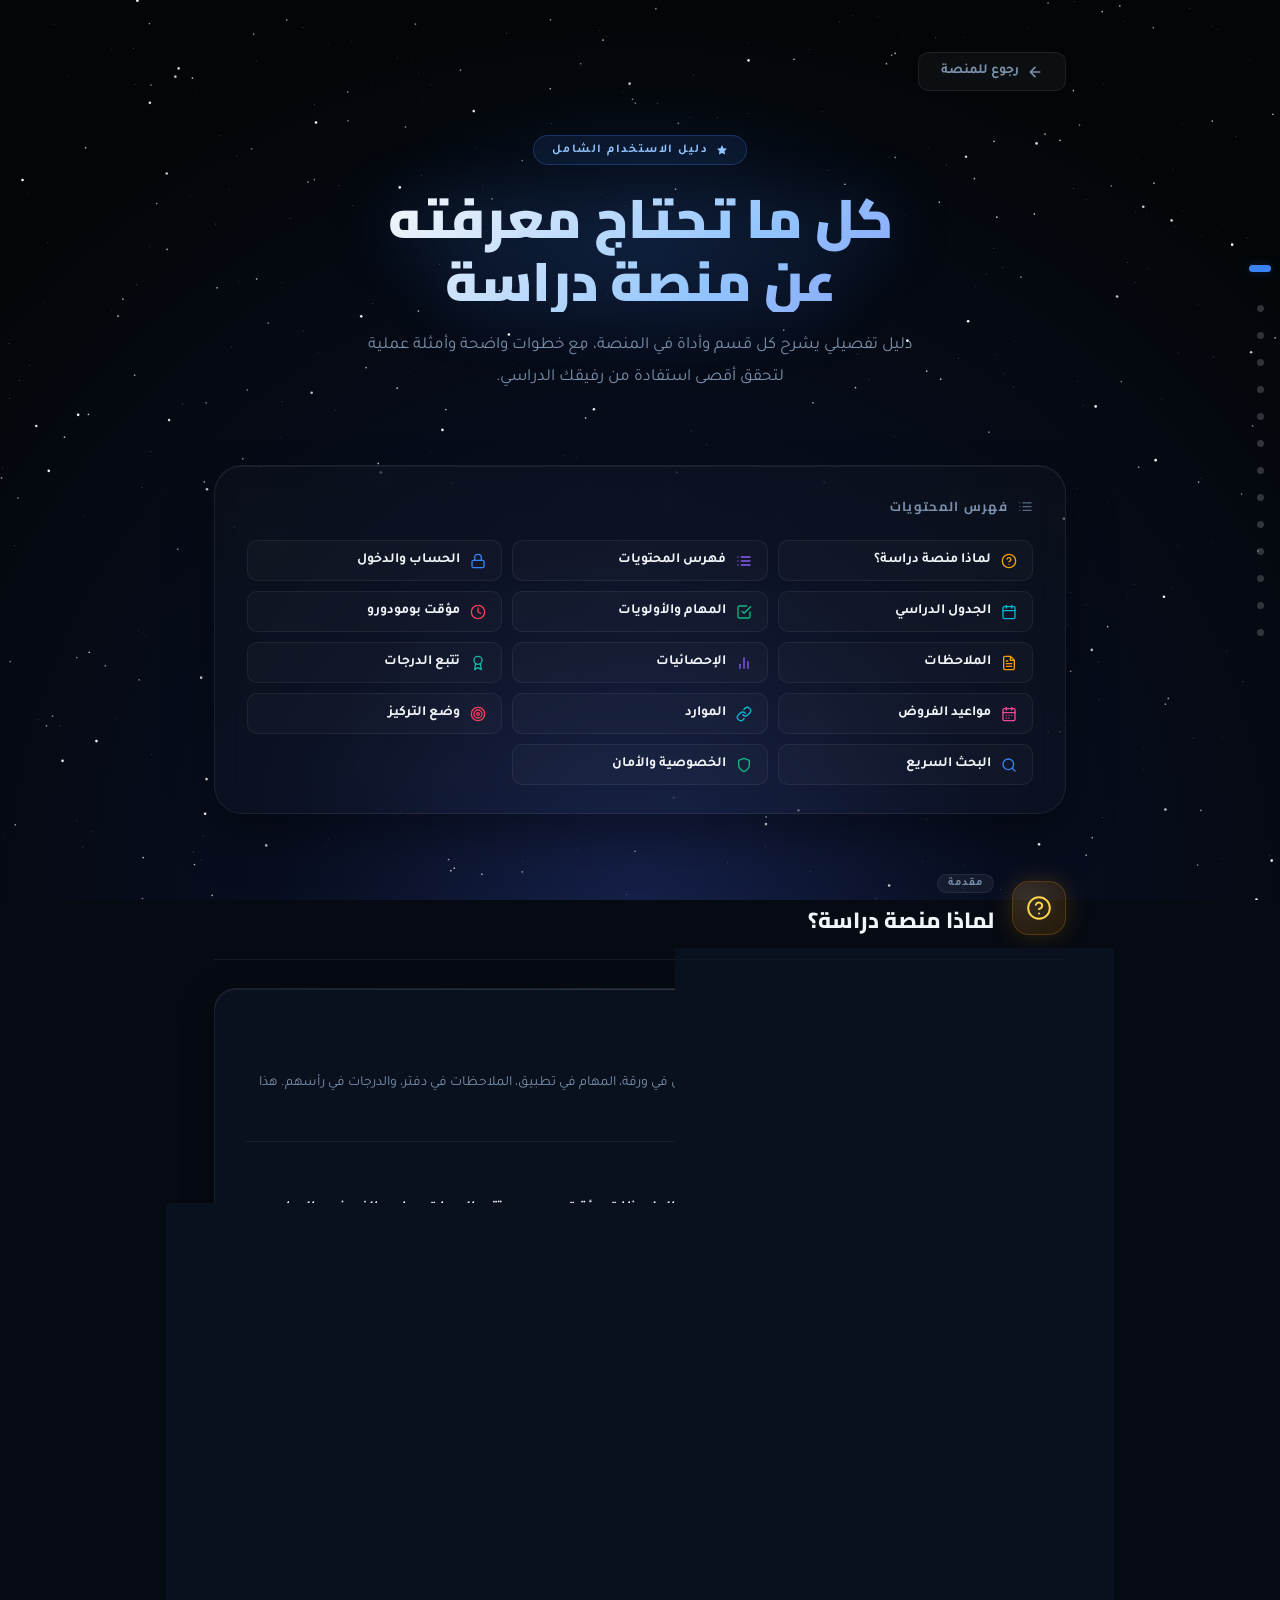
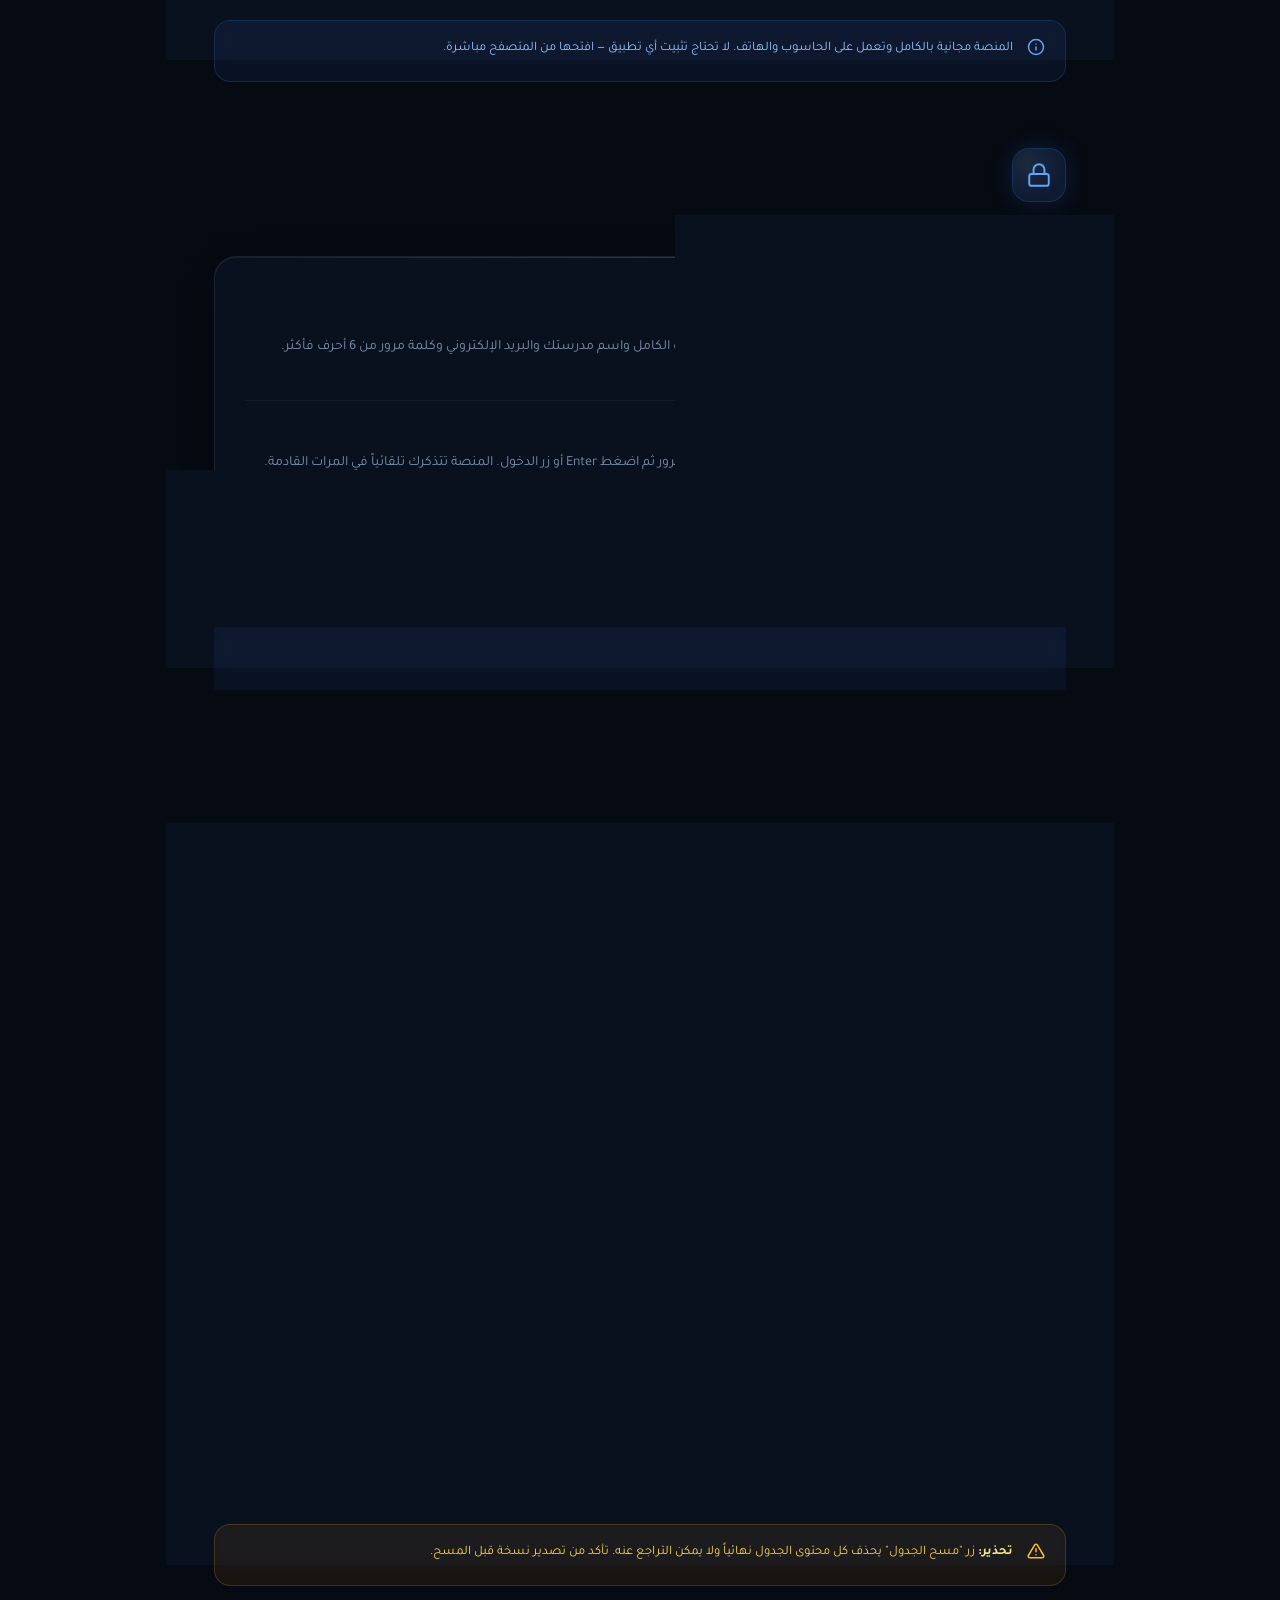
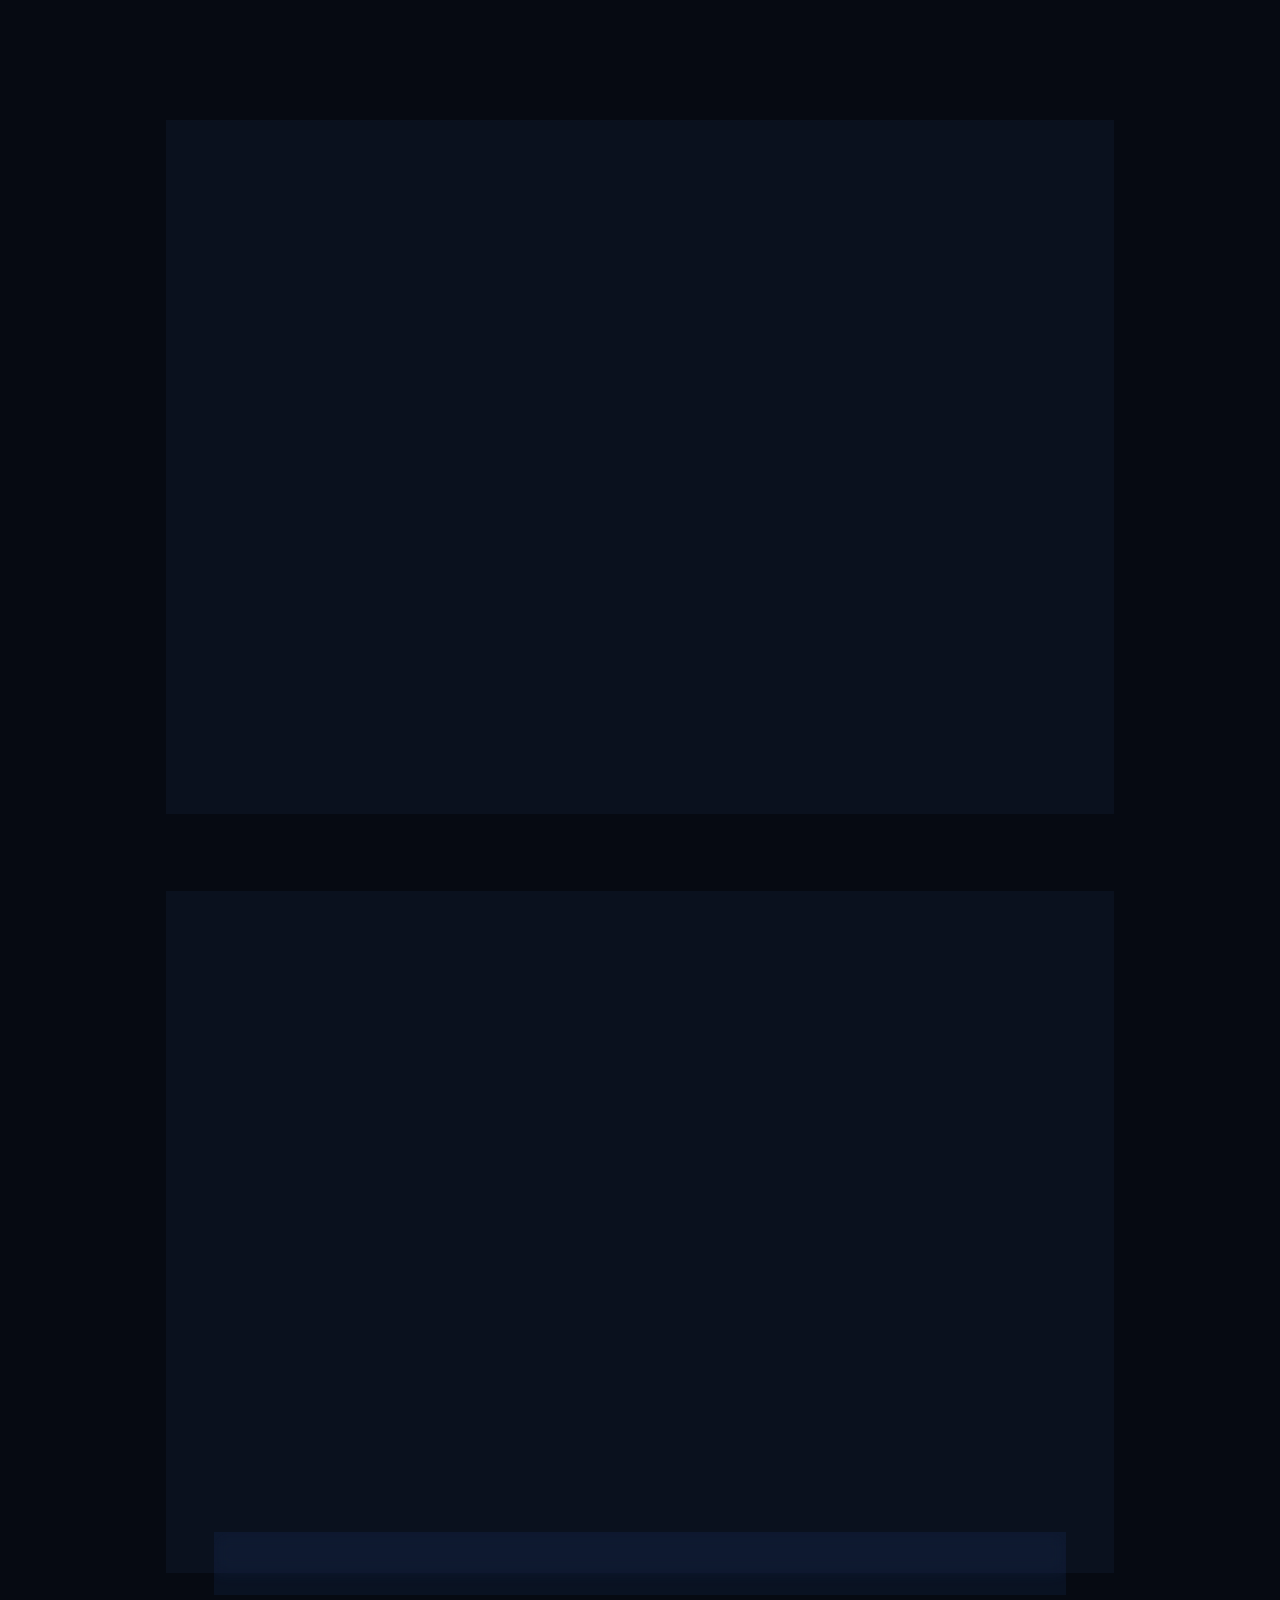
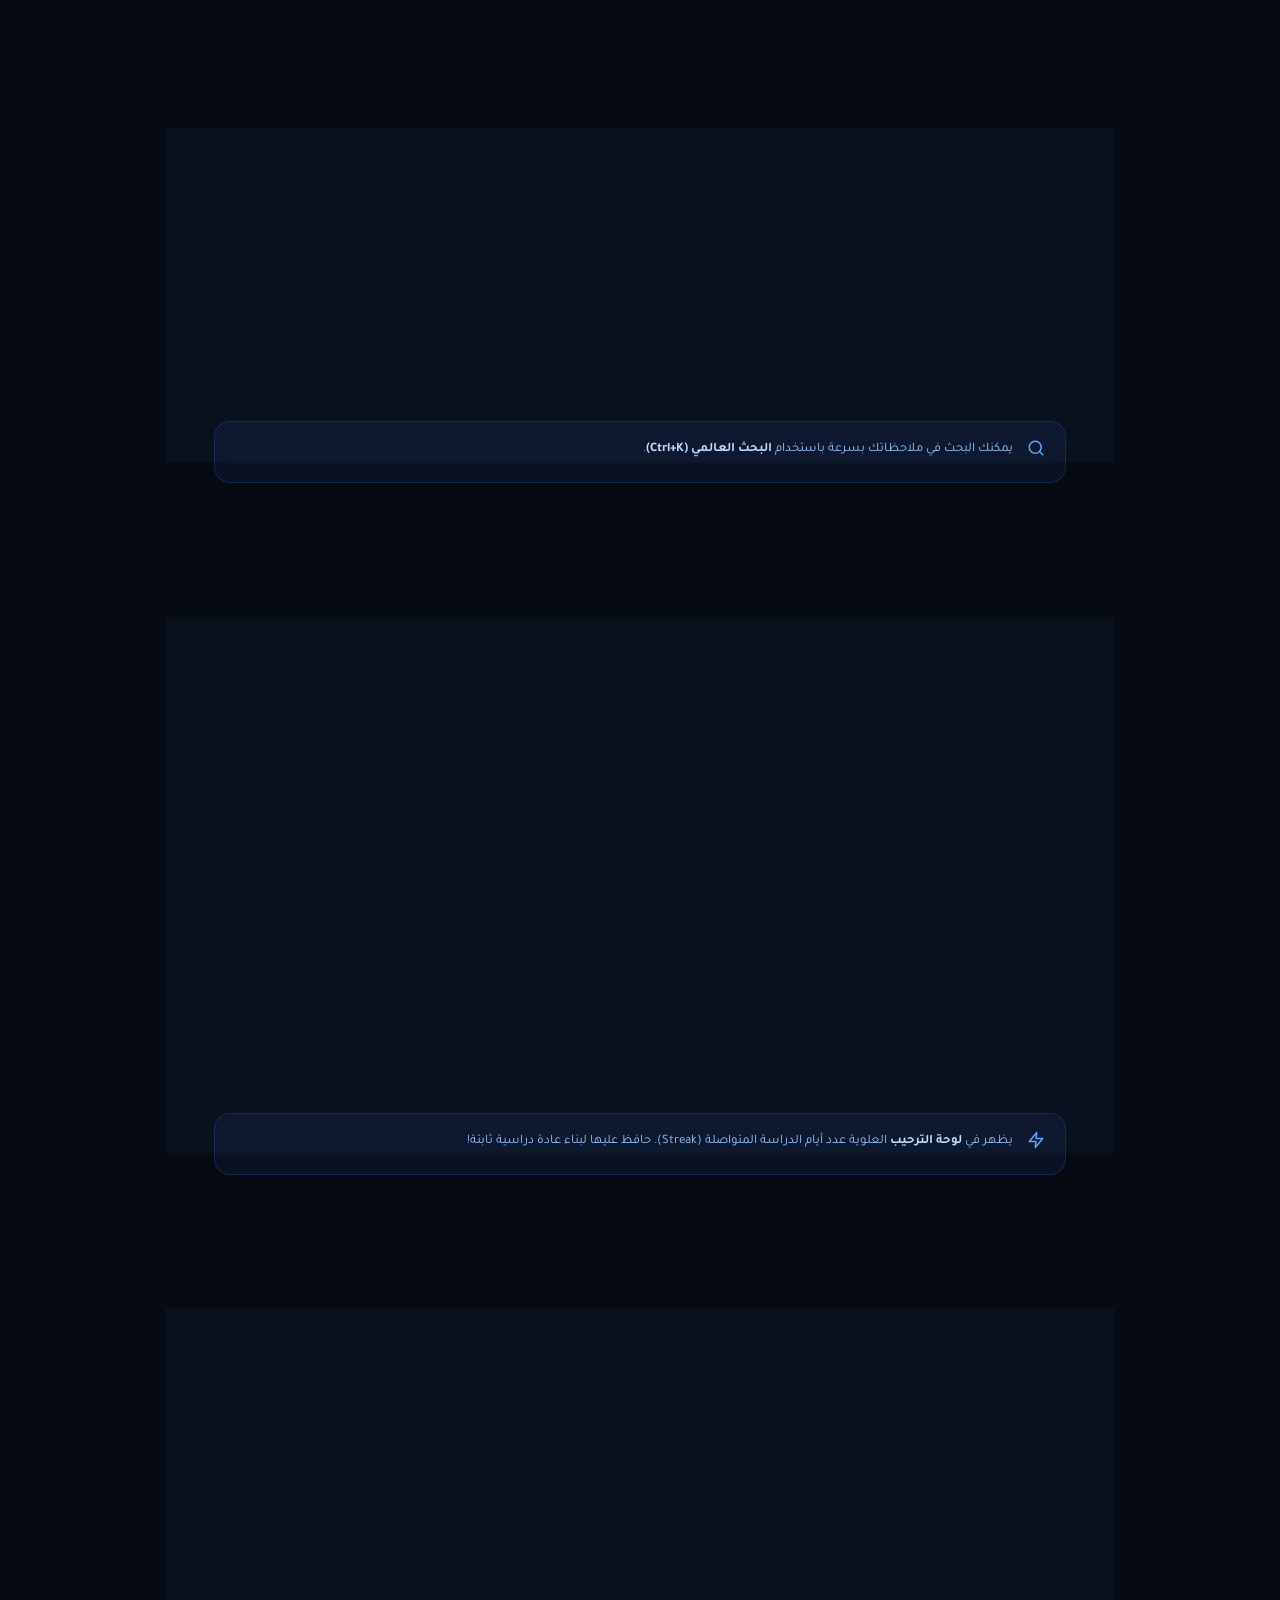
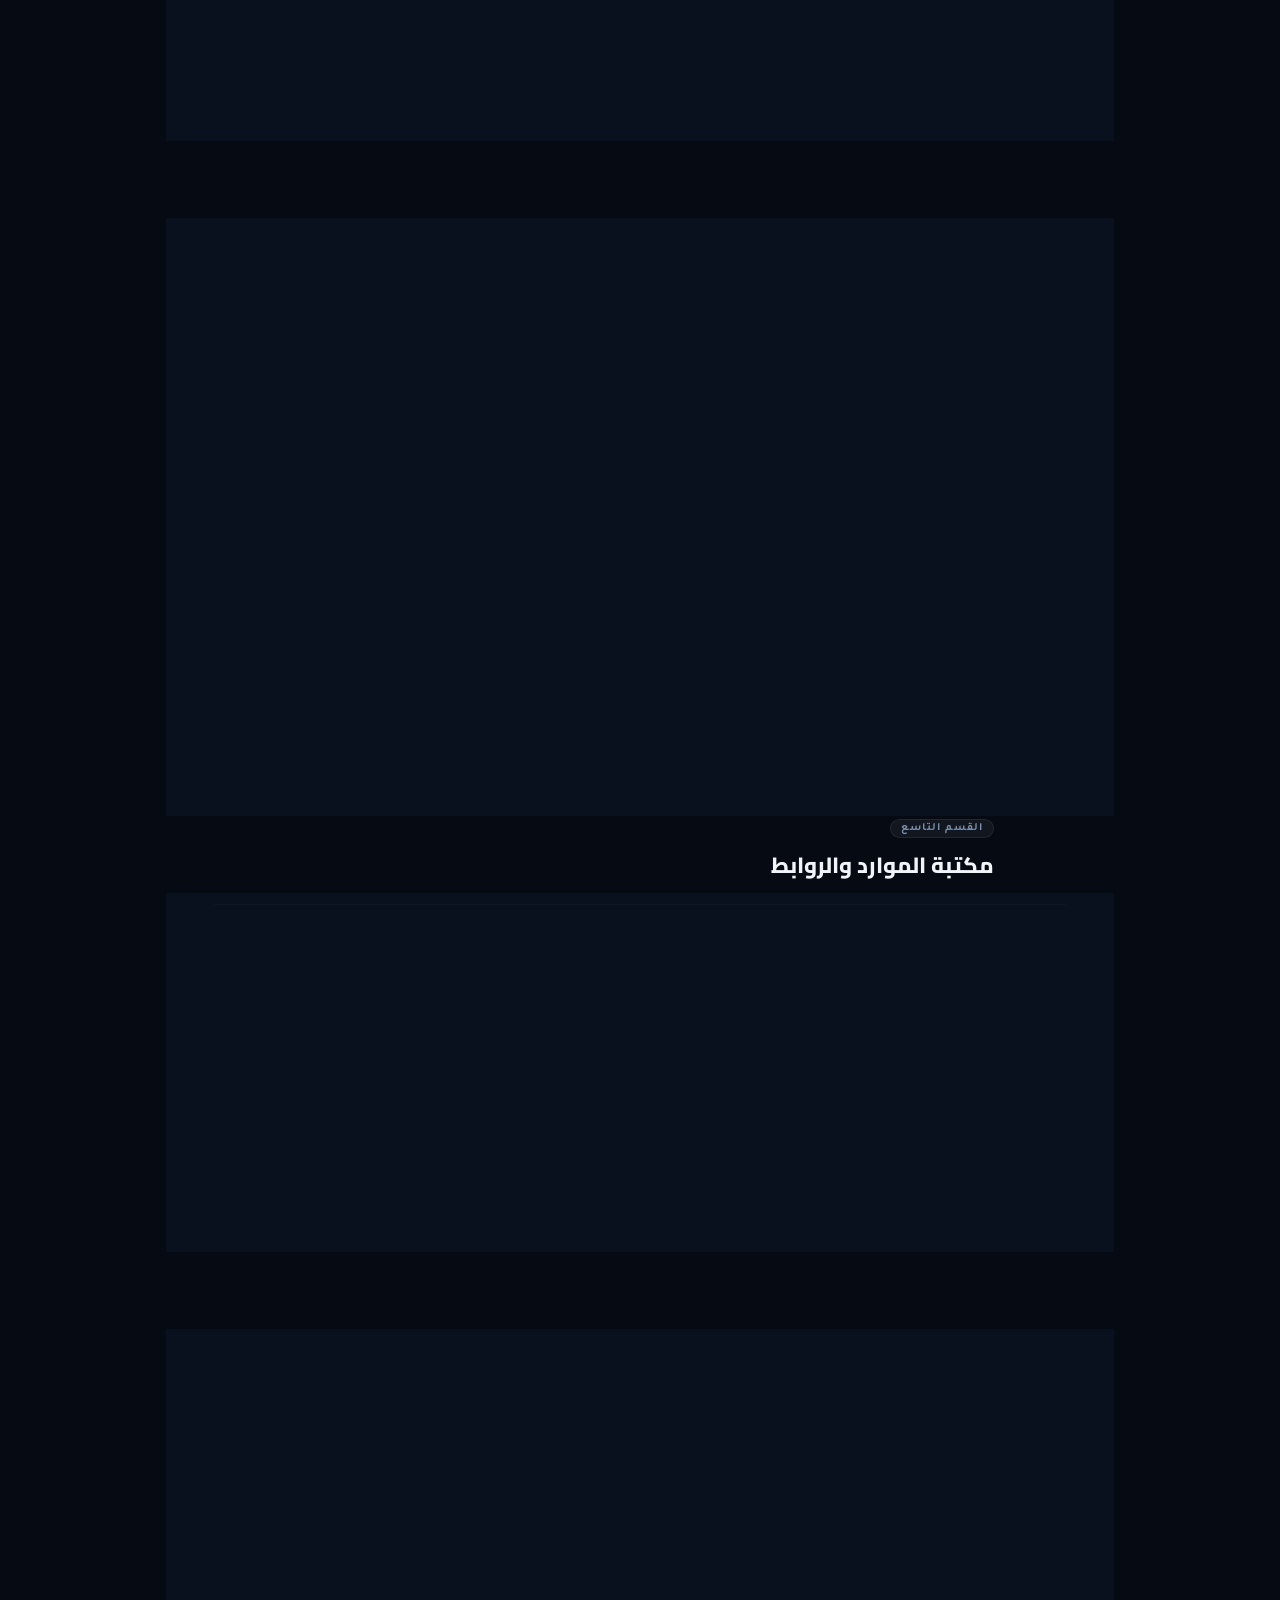
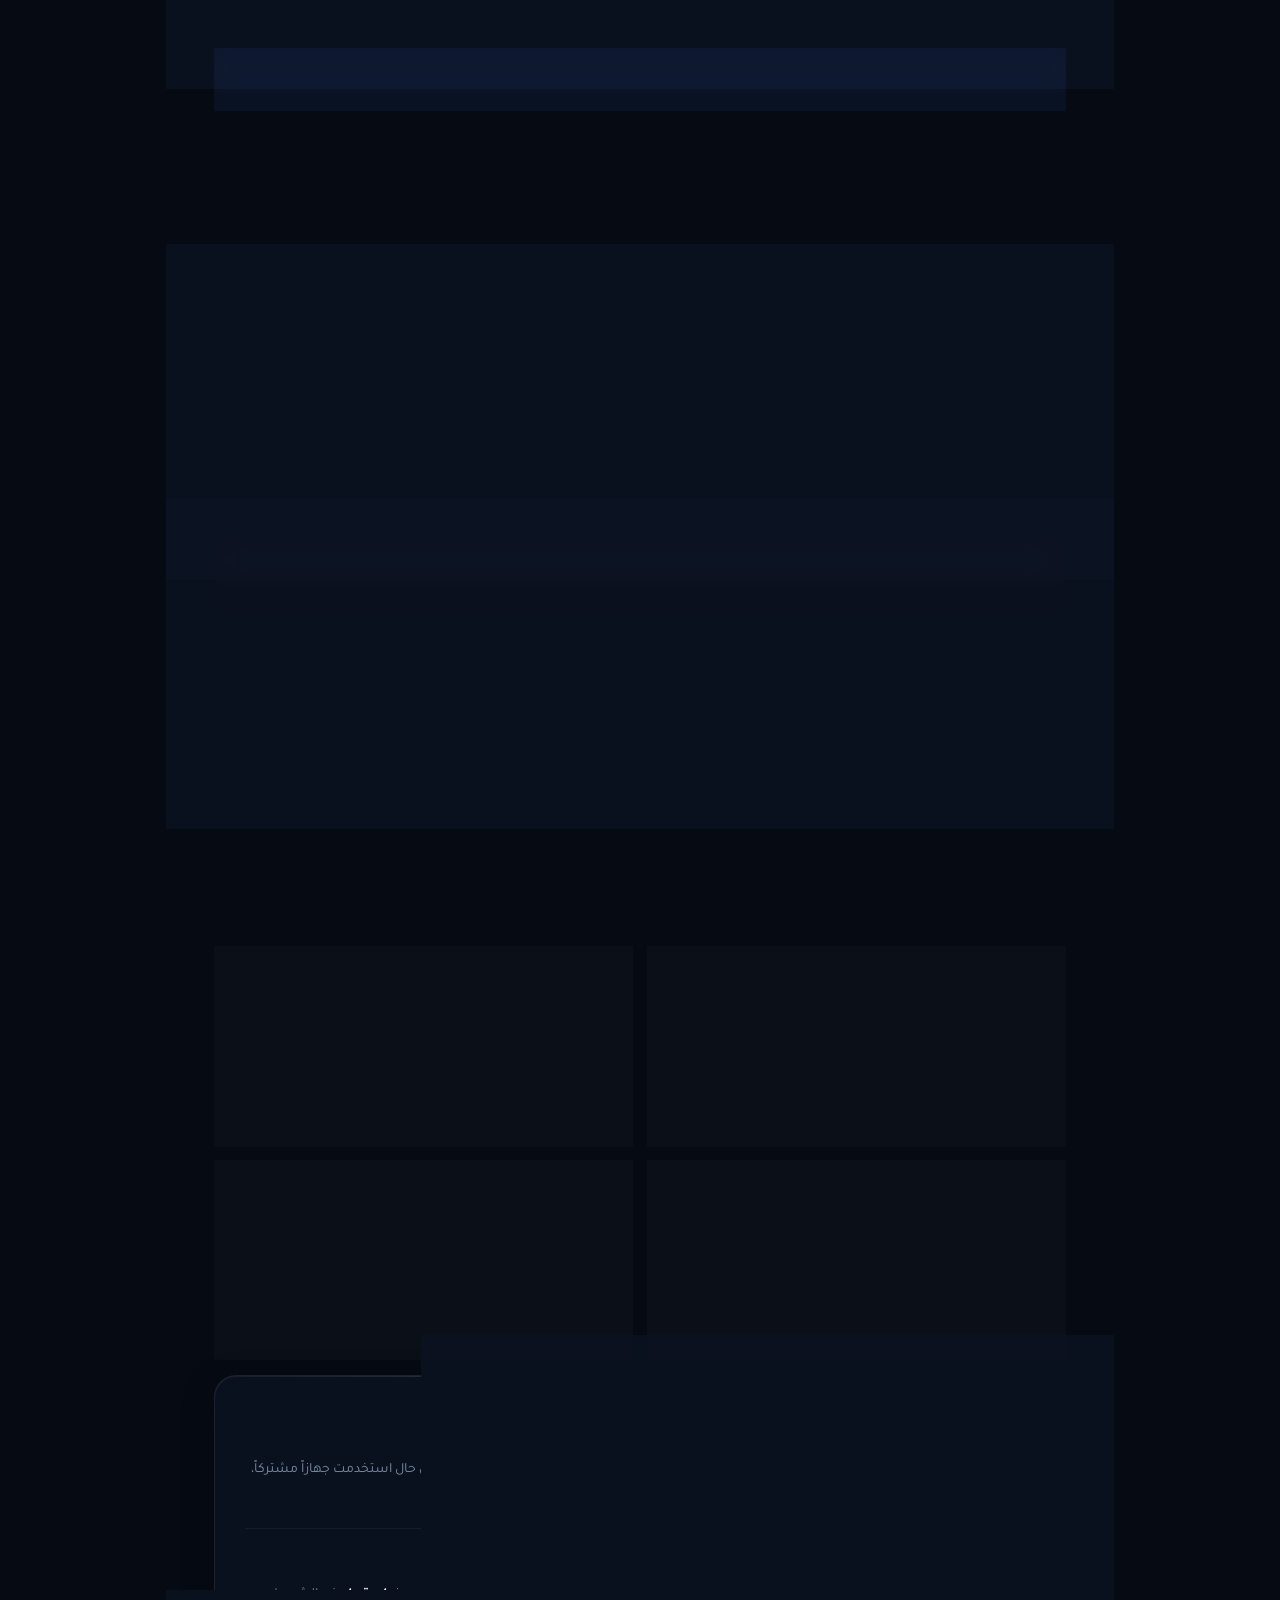
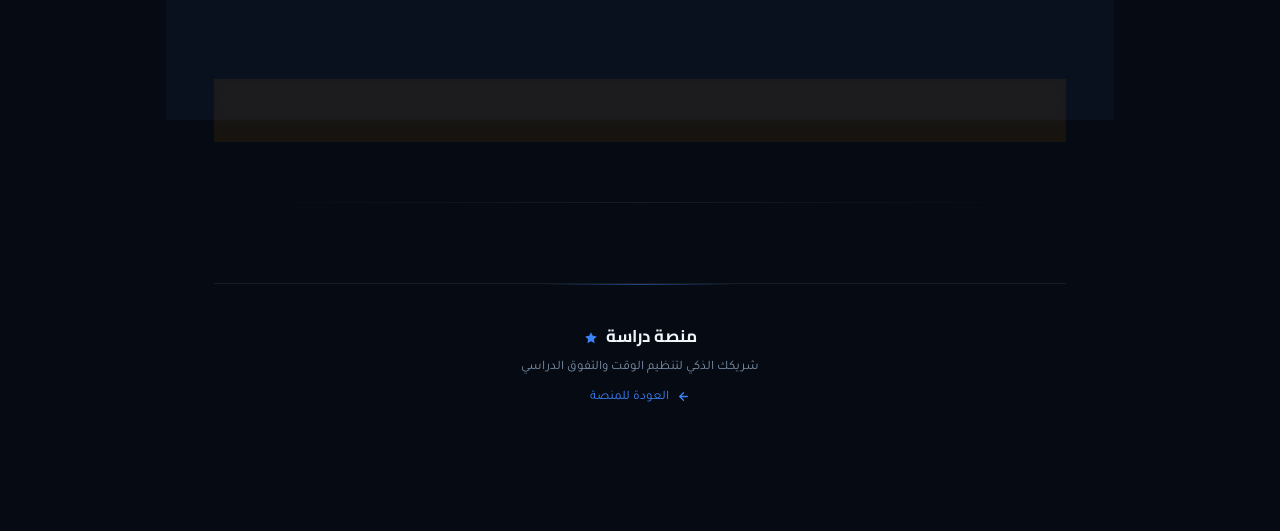
==== commit 62f218cf: "Update index.html" ====
--- a/index.html
+++ b/index.html
@@ -30,7 +30,7 @@
 
     <div class="page-wrap">
       <!-- زر الرجوع -->
-      <a href="https://minasa-dirassa.vercel.app" class="back-btn">
+      <a href="https://minassa-dirasa.vercel.app" class="back-btn">
         <svg
           width="16"
           height="16"
@@ -2009,7 +2009,7 @@
         </p>
         <p>شريكك الذكي لتنظيم الوقت والتفوق الدراسي</p>
         <p style="margin-top: 14px">
-          <a href="https://minasa-dirassa.vercel.app">
+          <a href="https://minassa-dirasa.vercel.app">
             <svg
               style="display: inline; vertical-align: middle; margin-left: 5px"
               width="13"
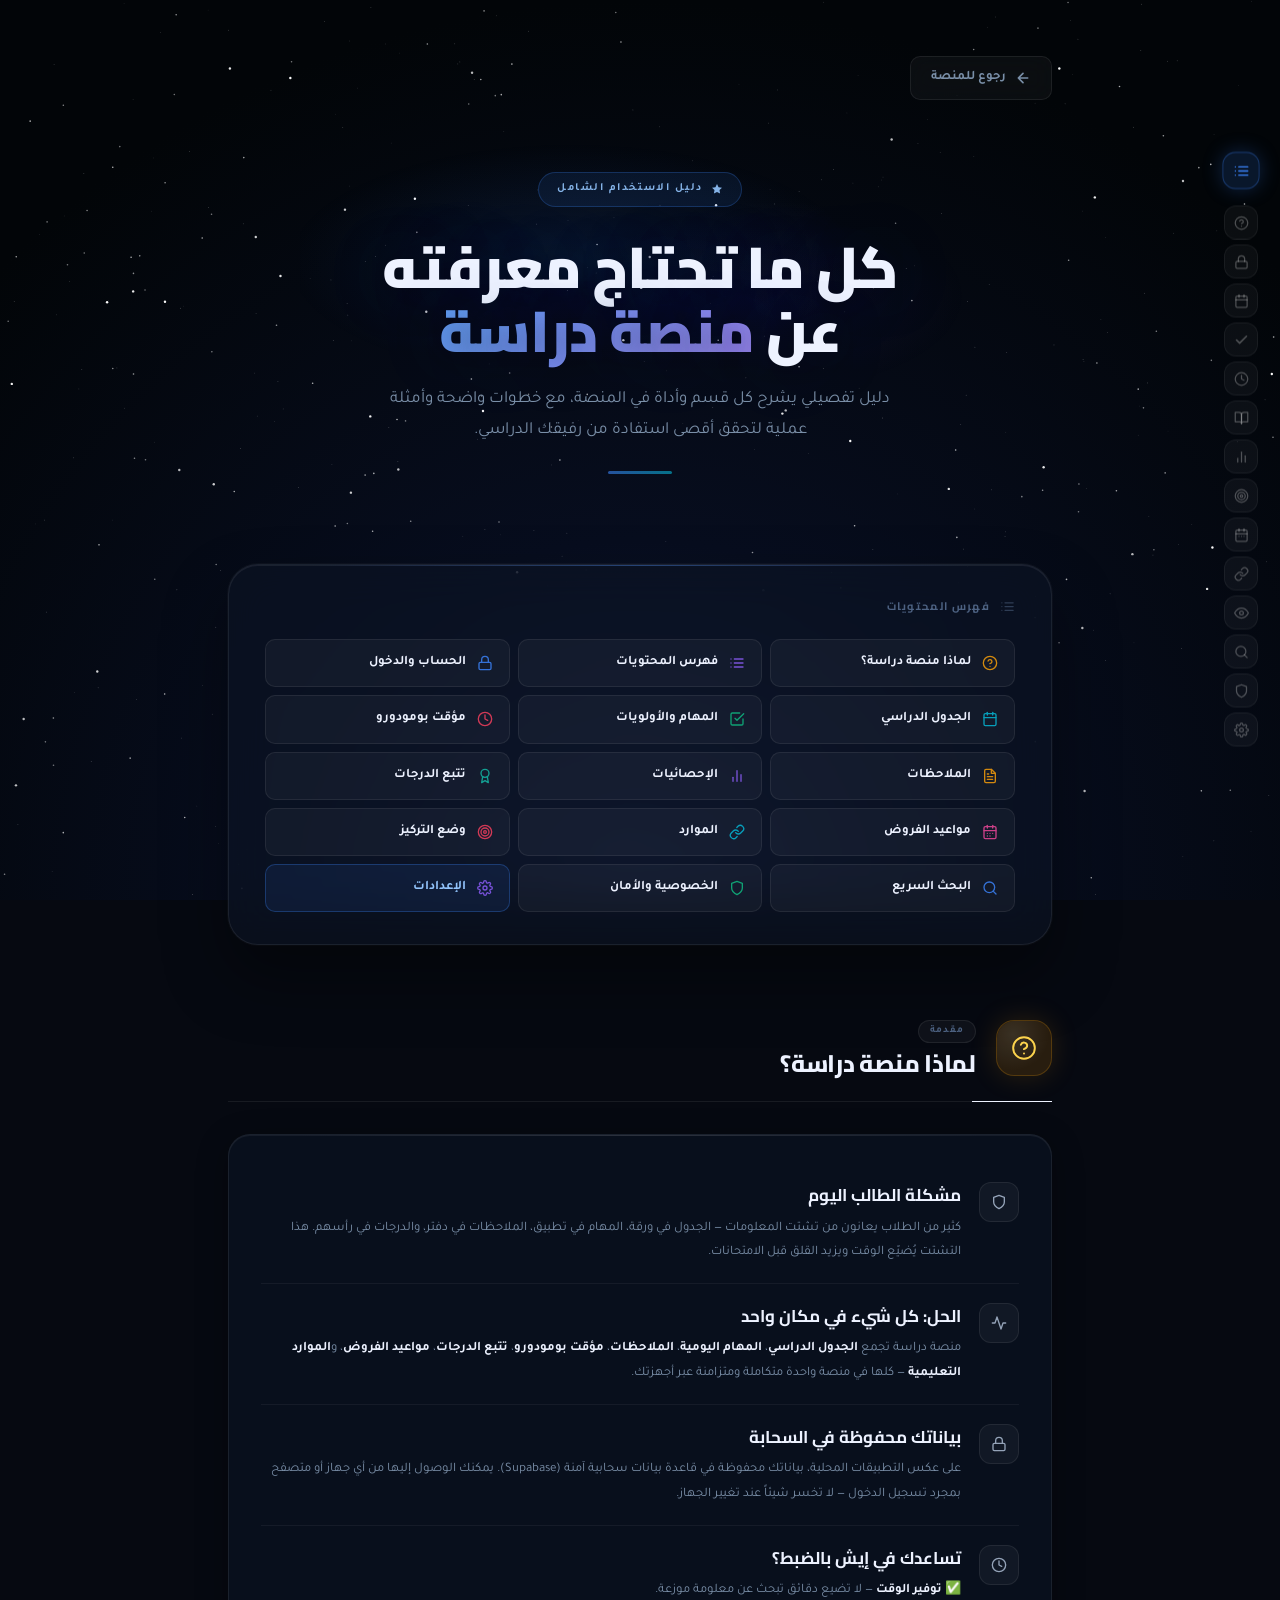
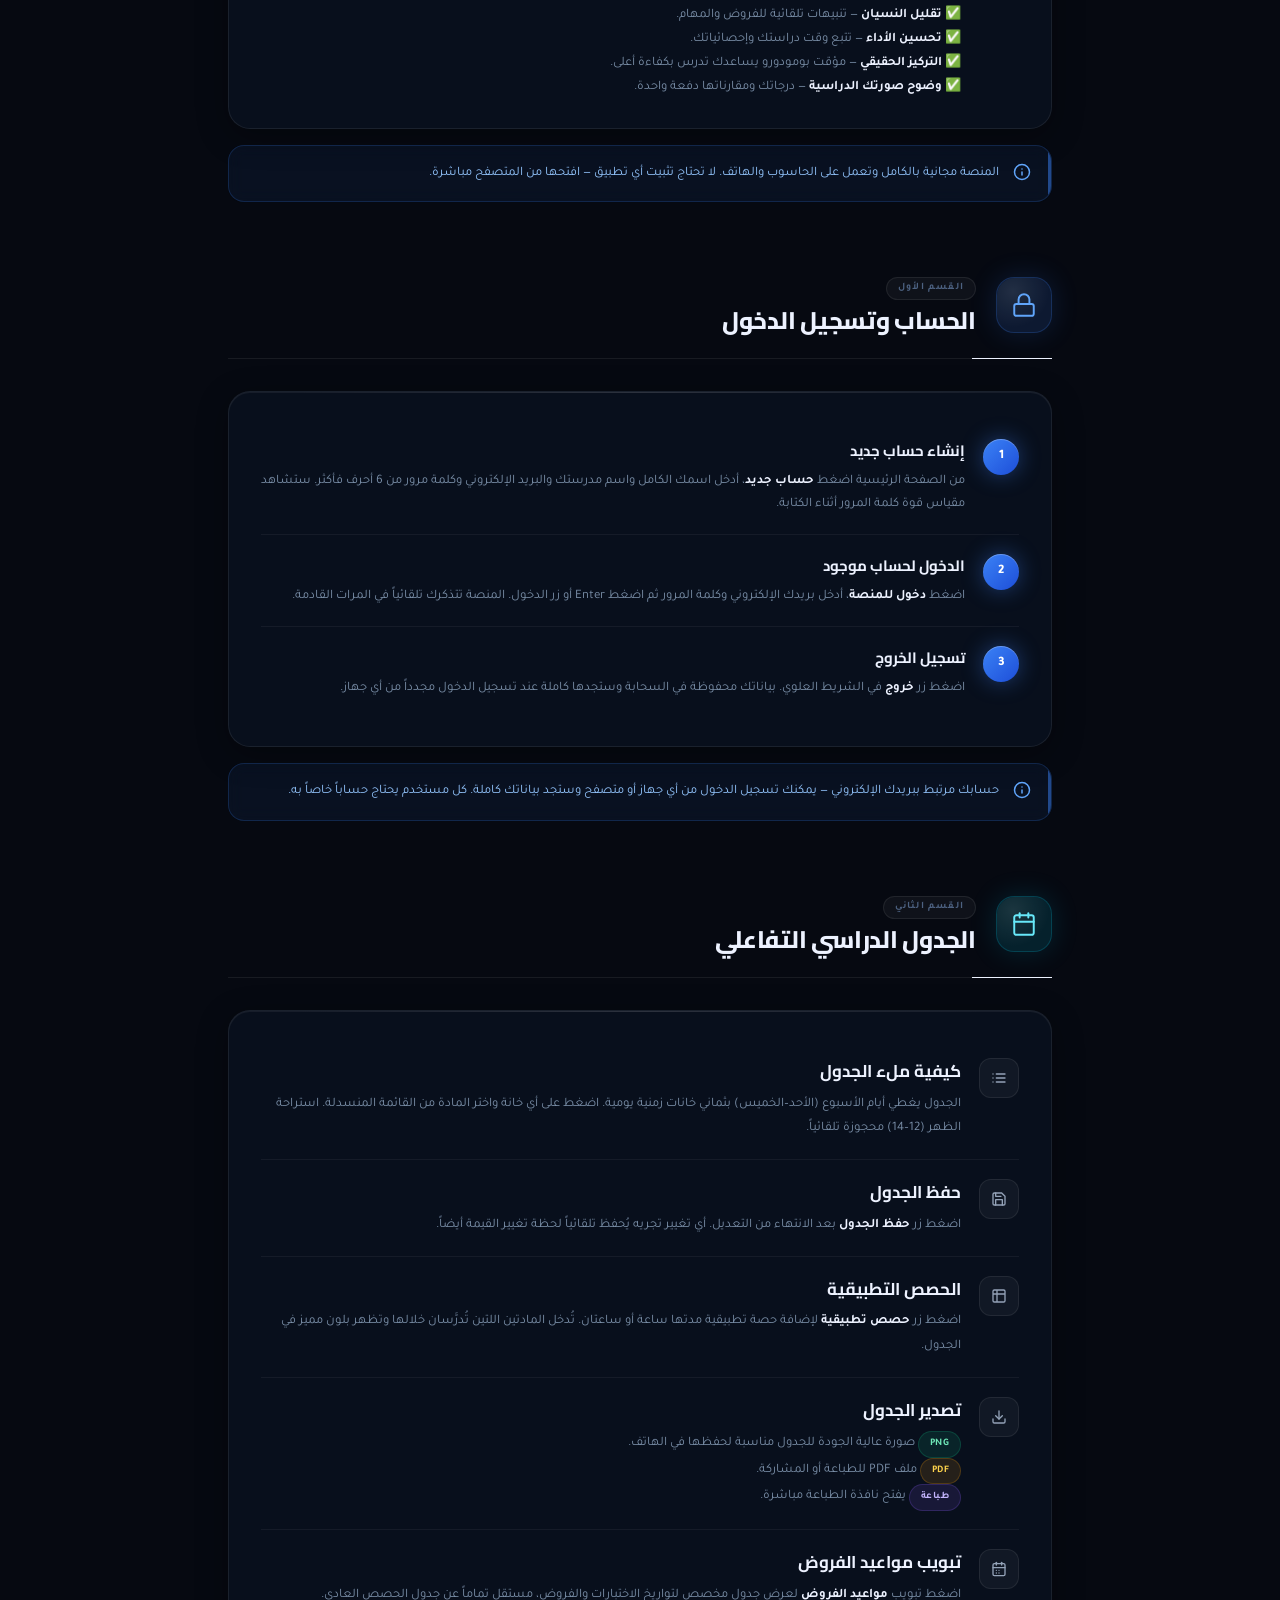
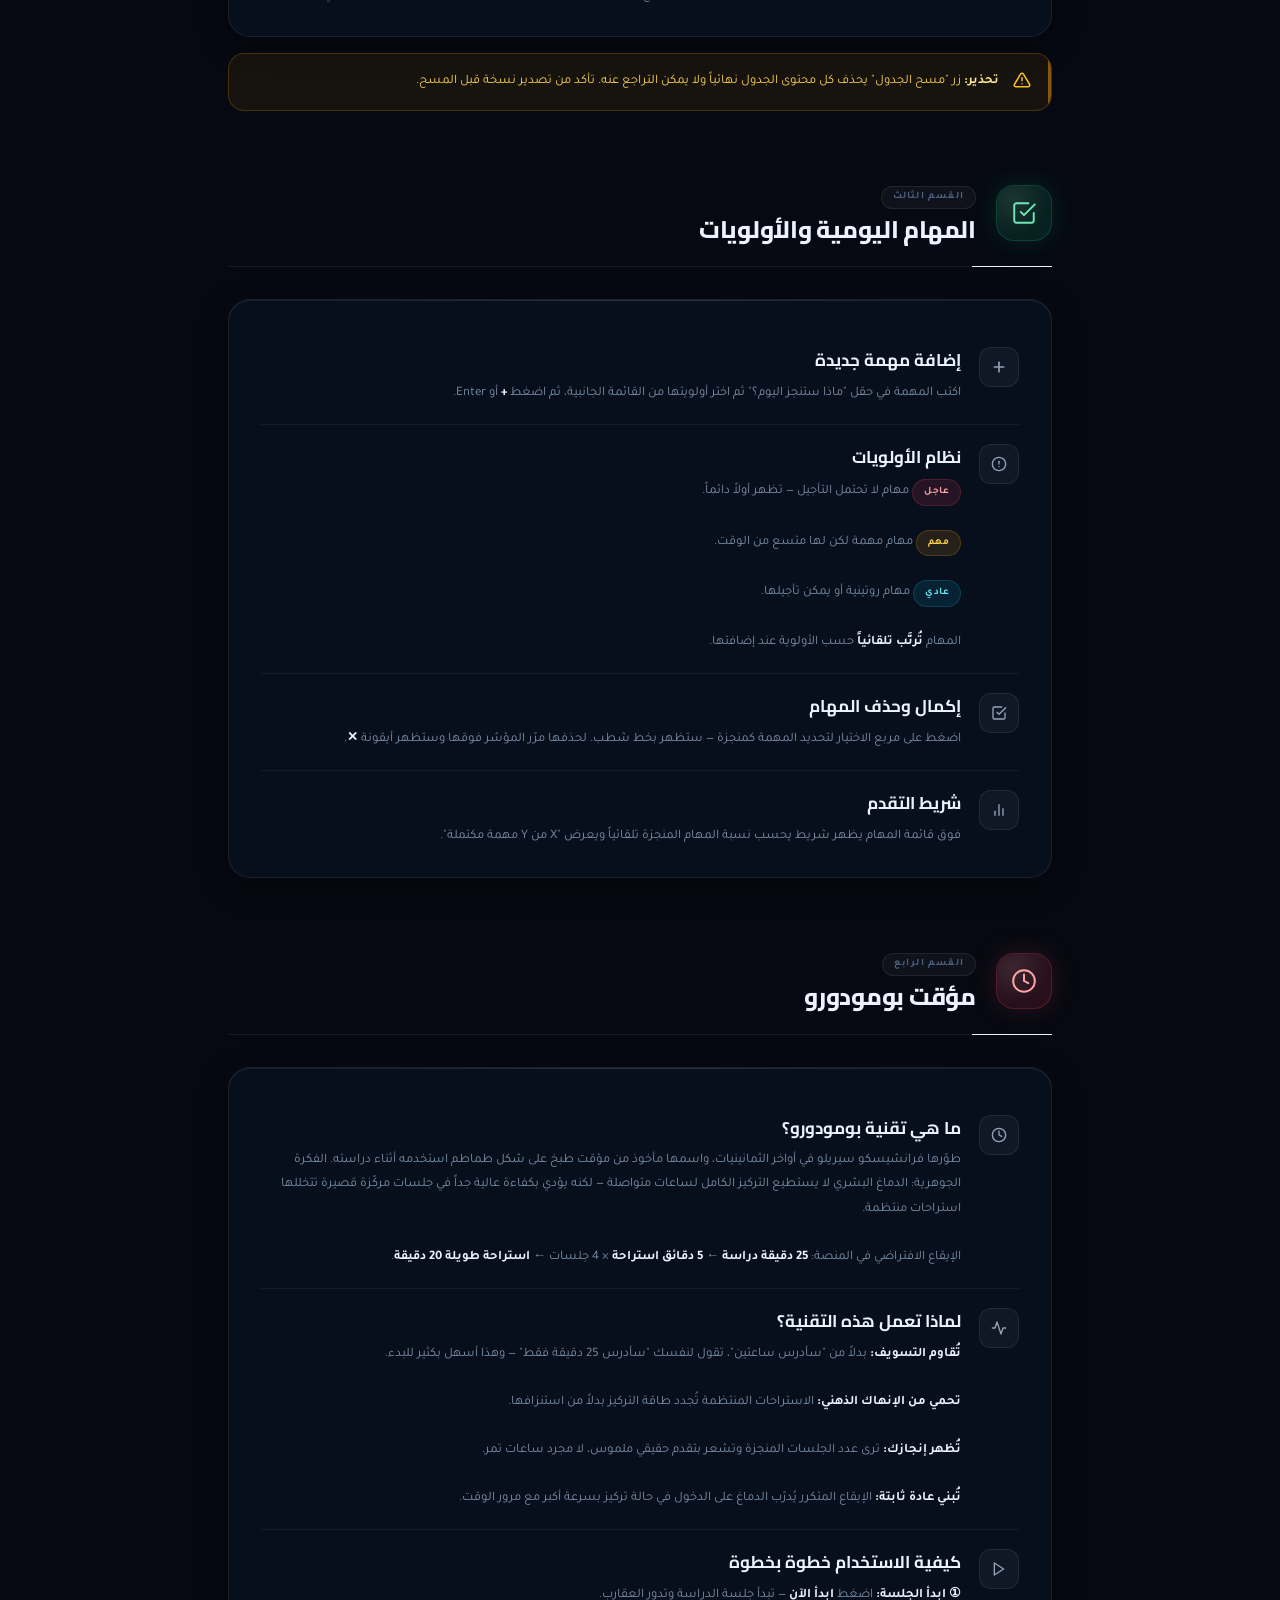
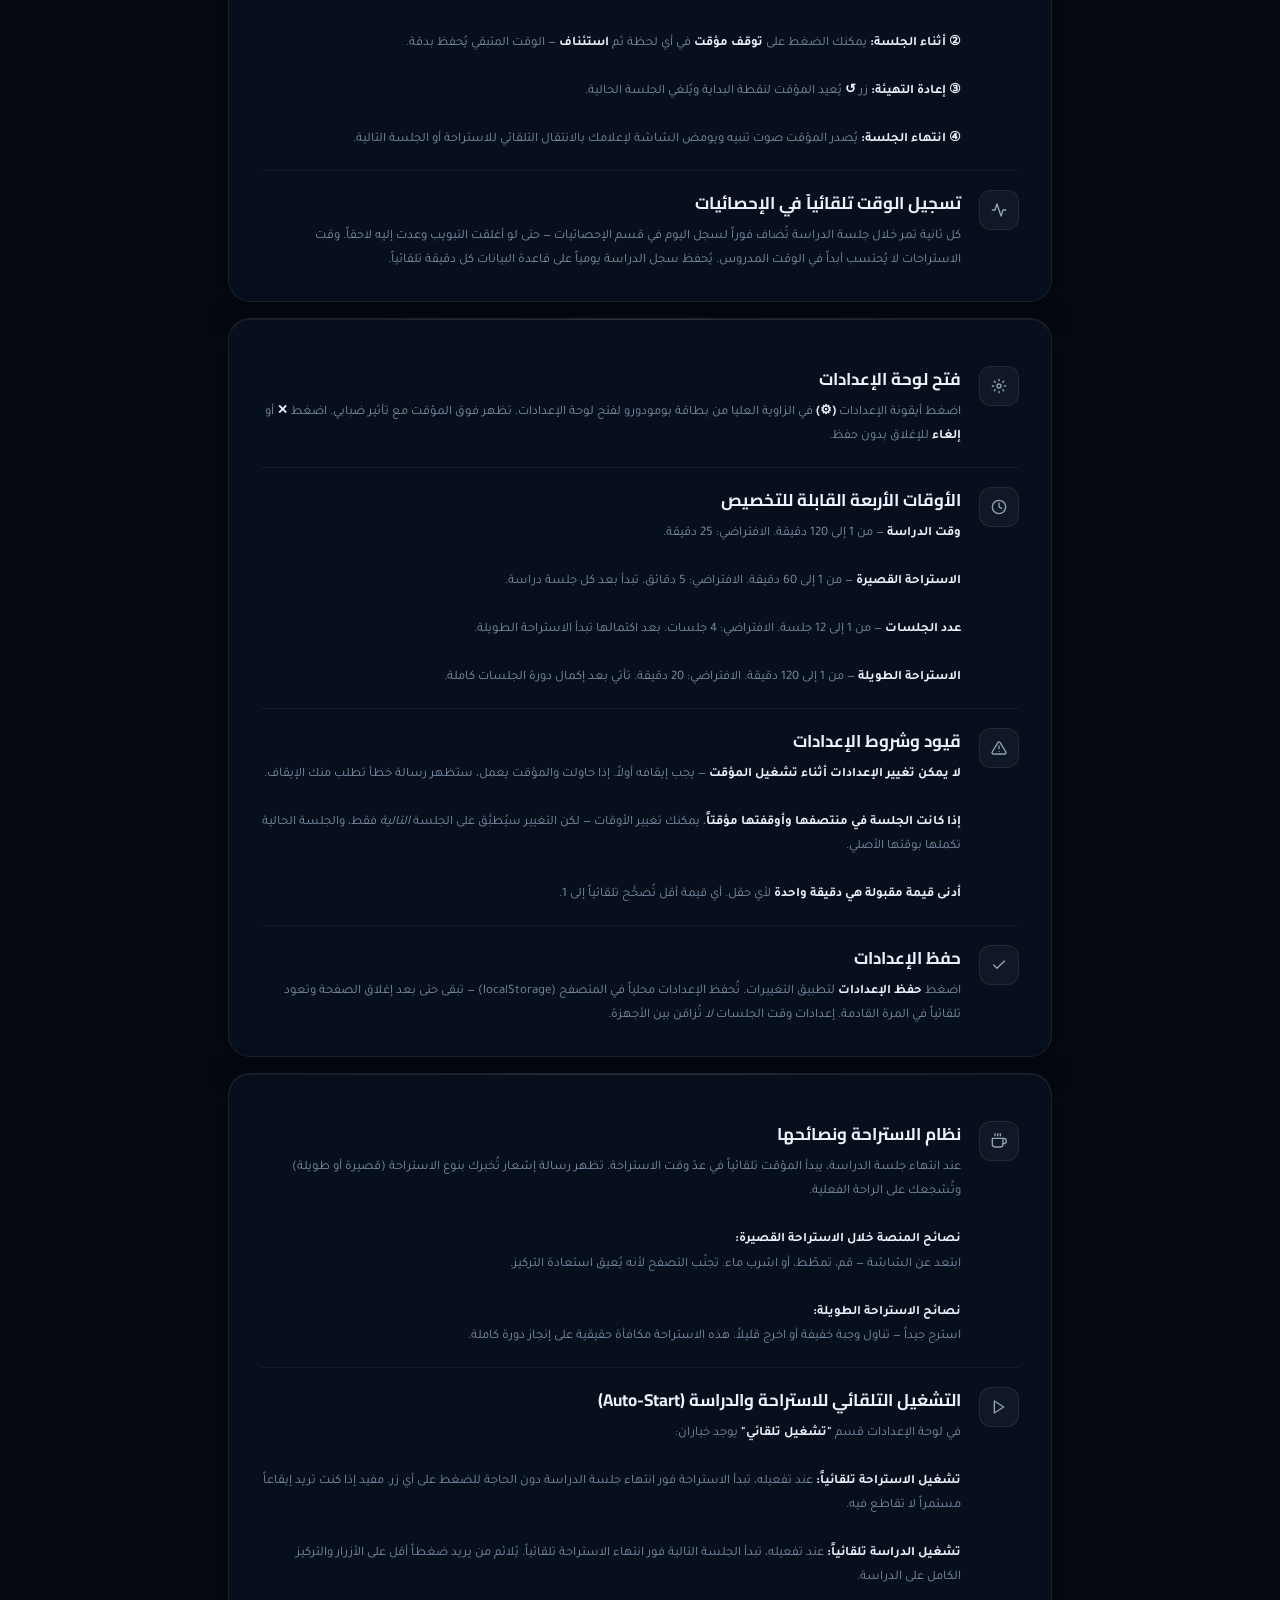
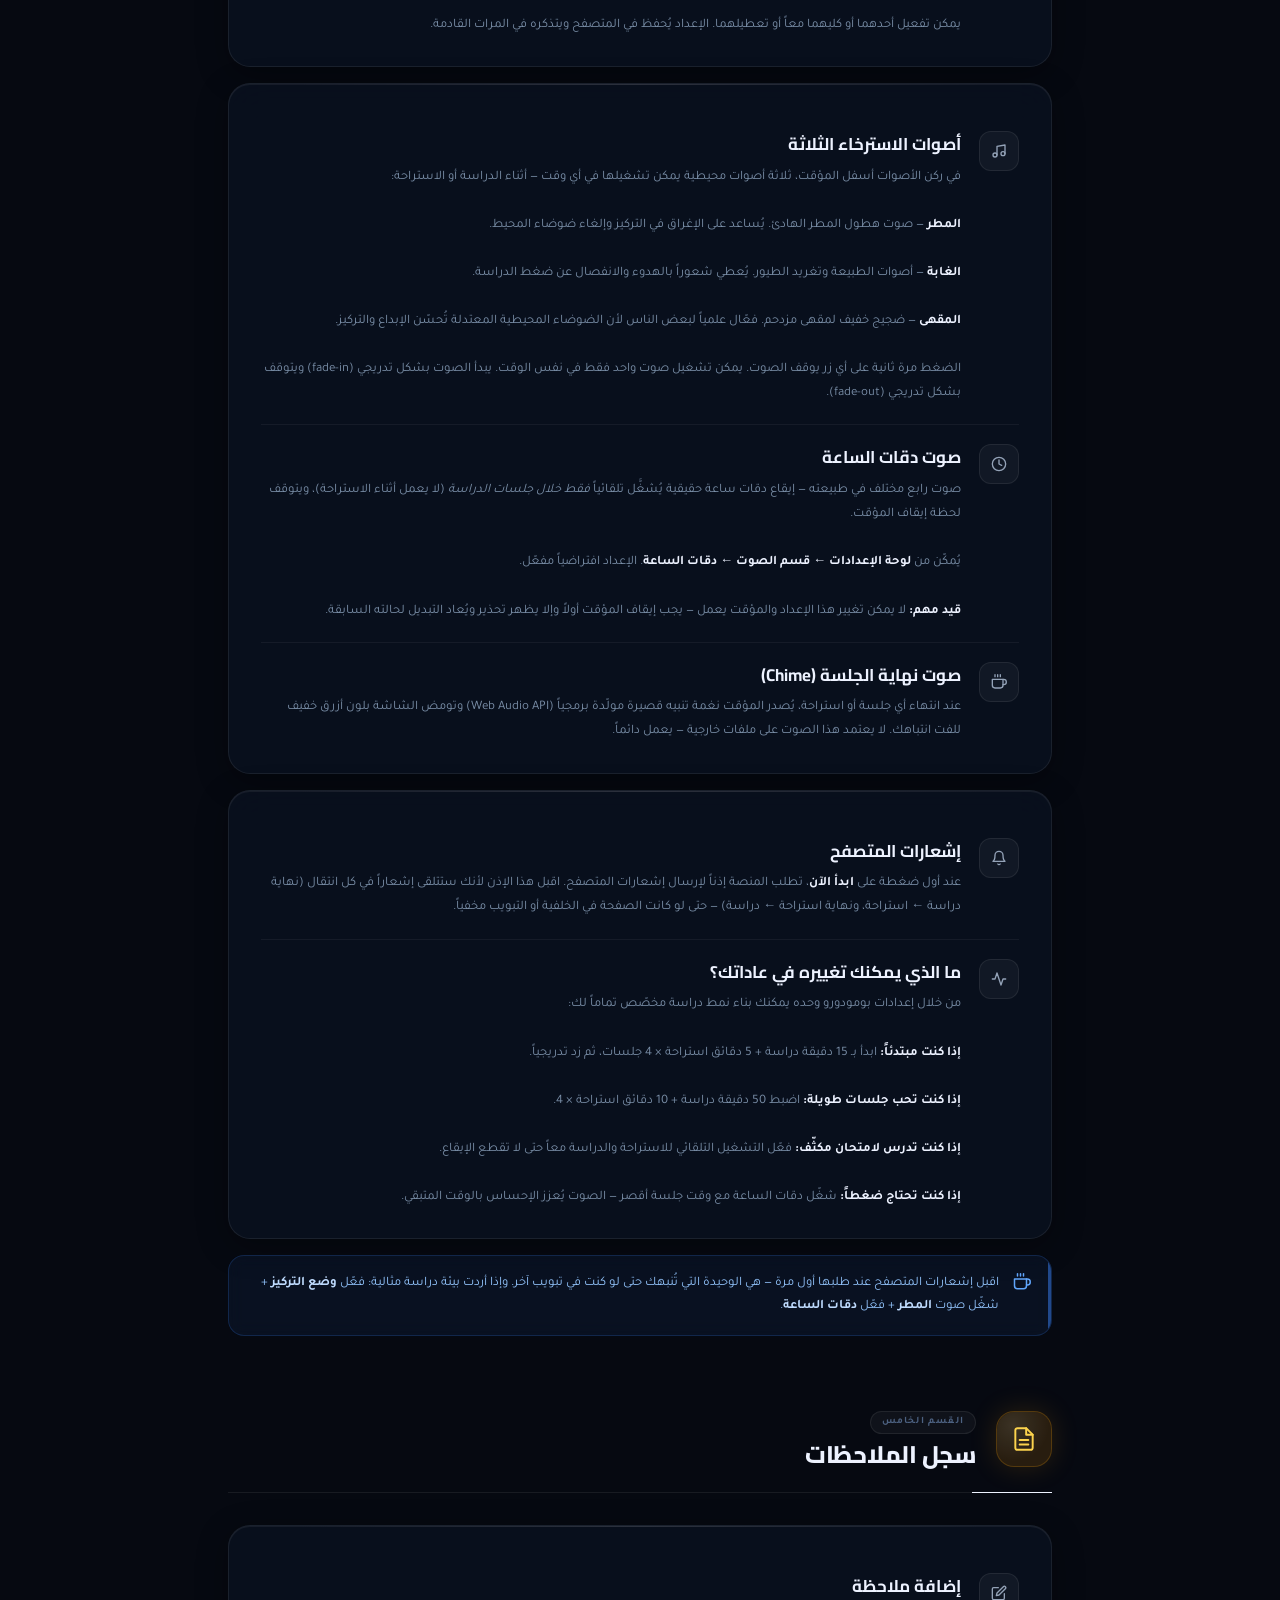
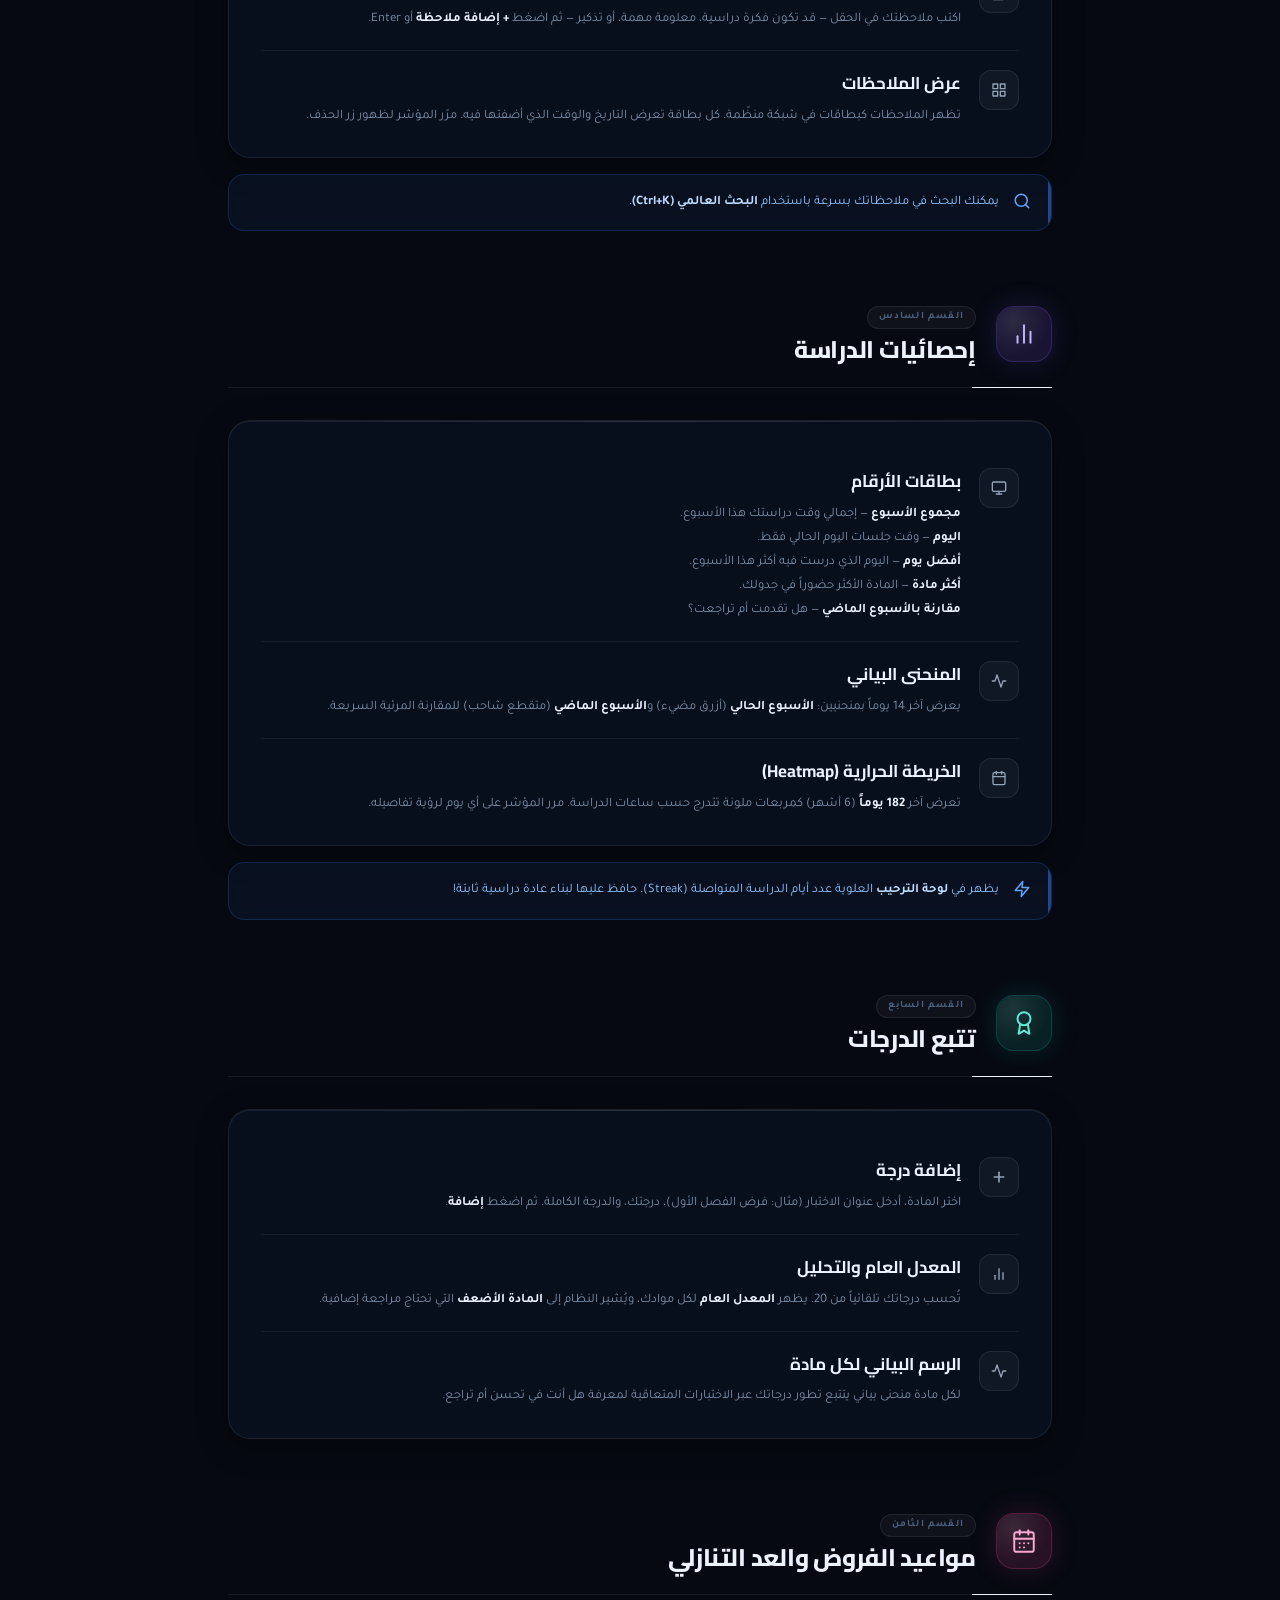
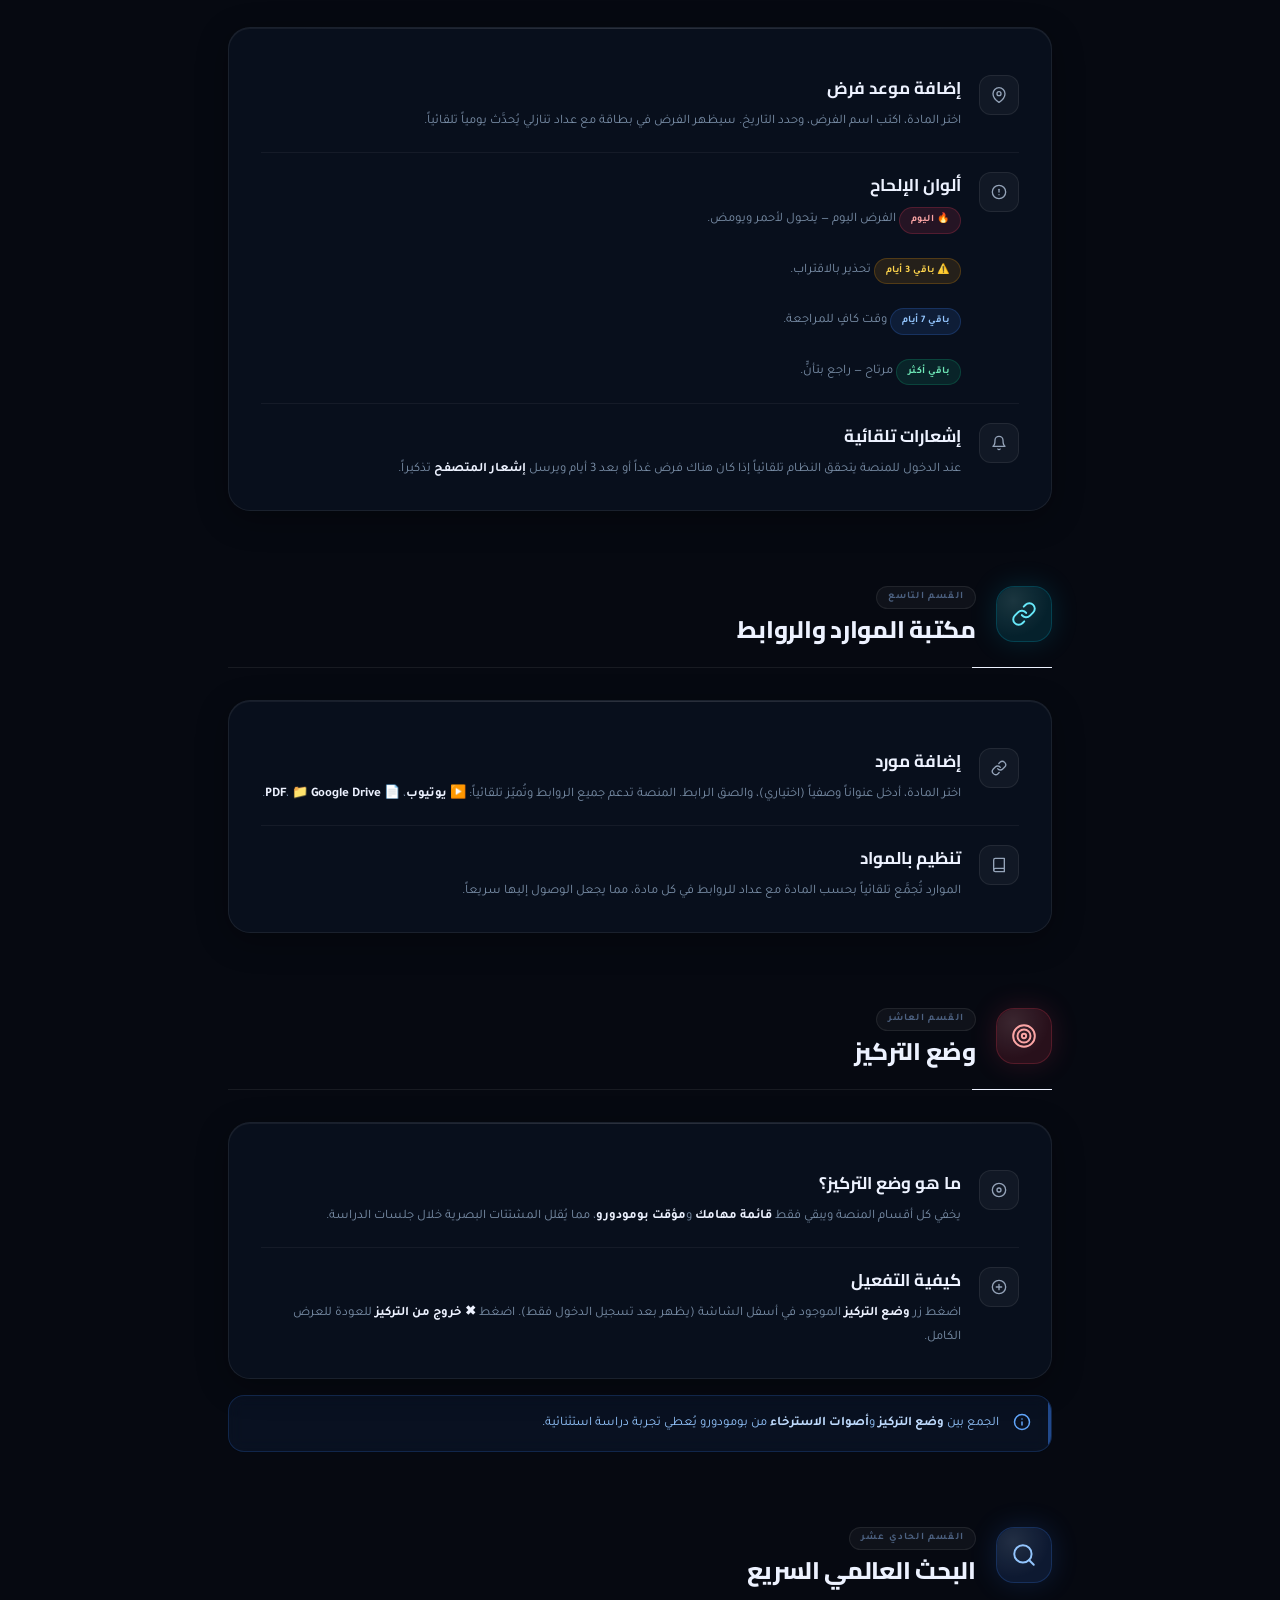
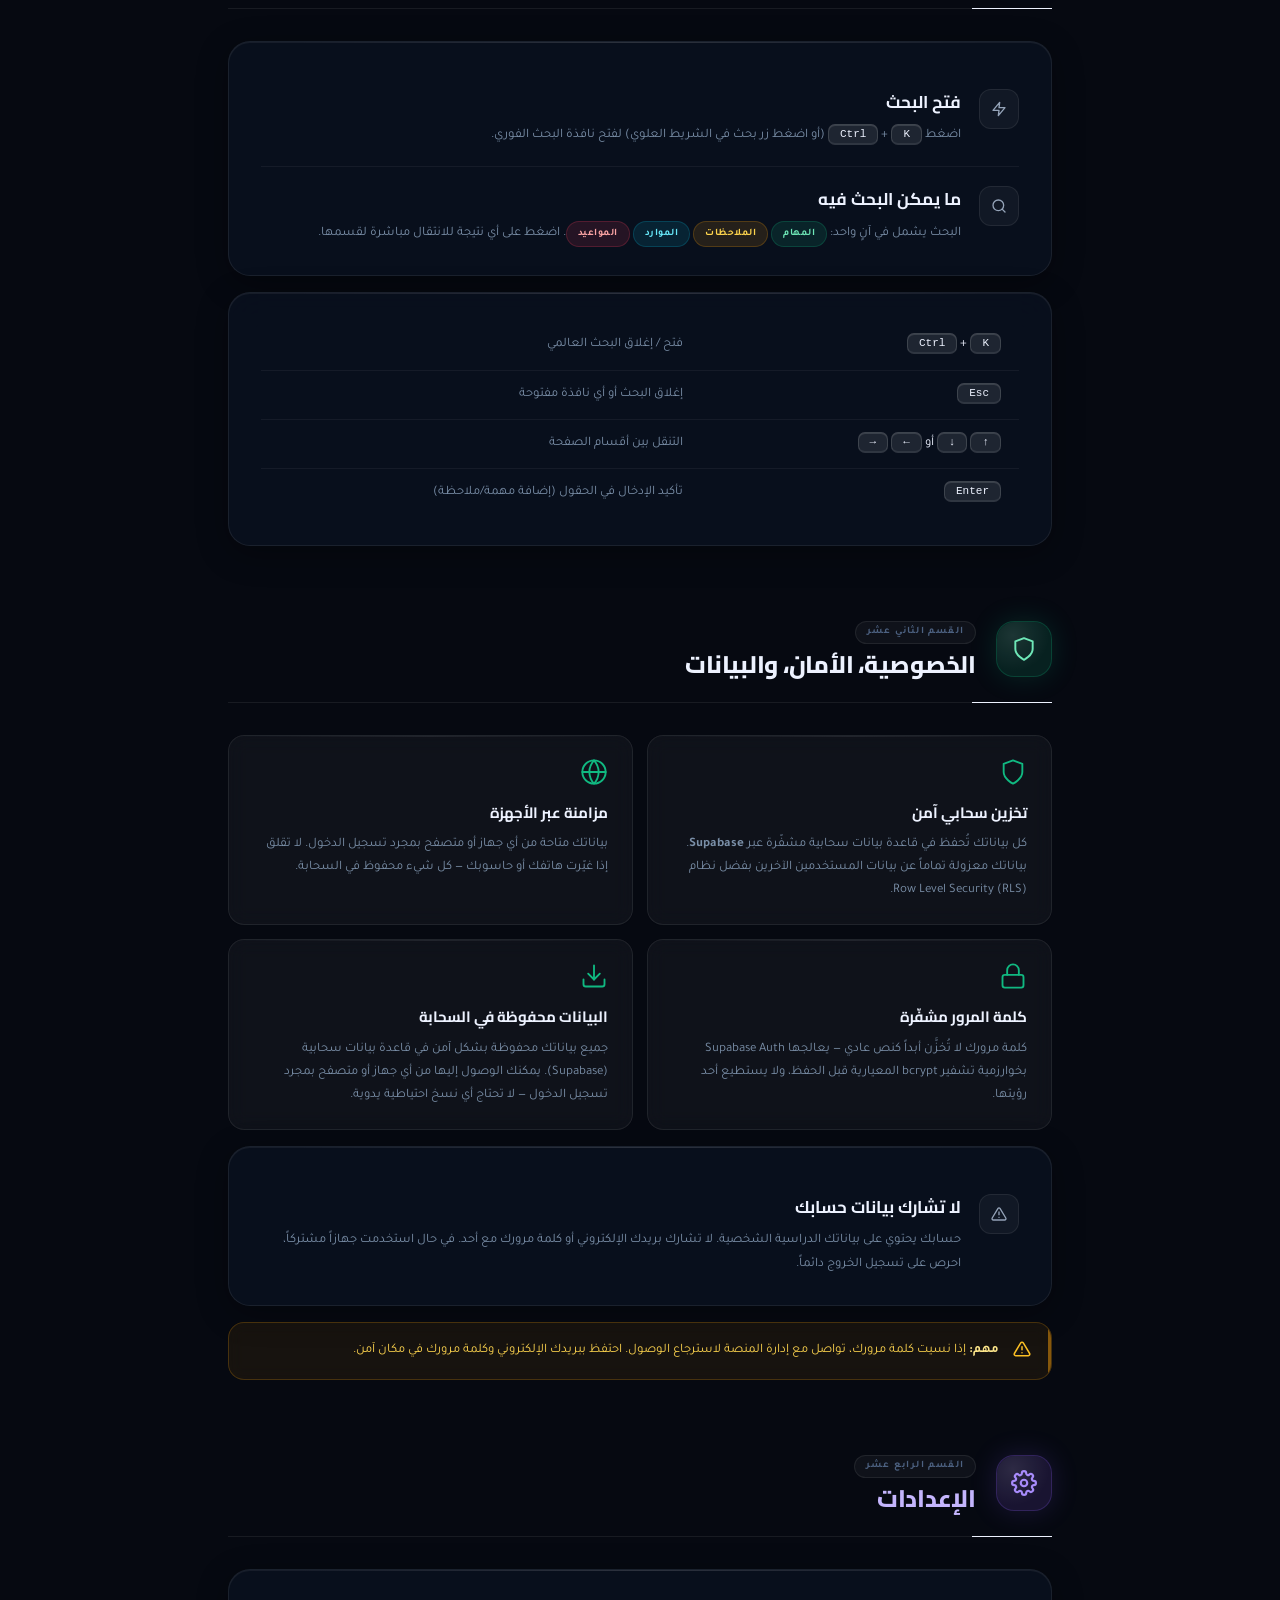
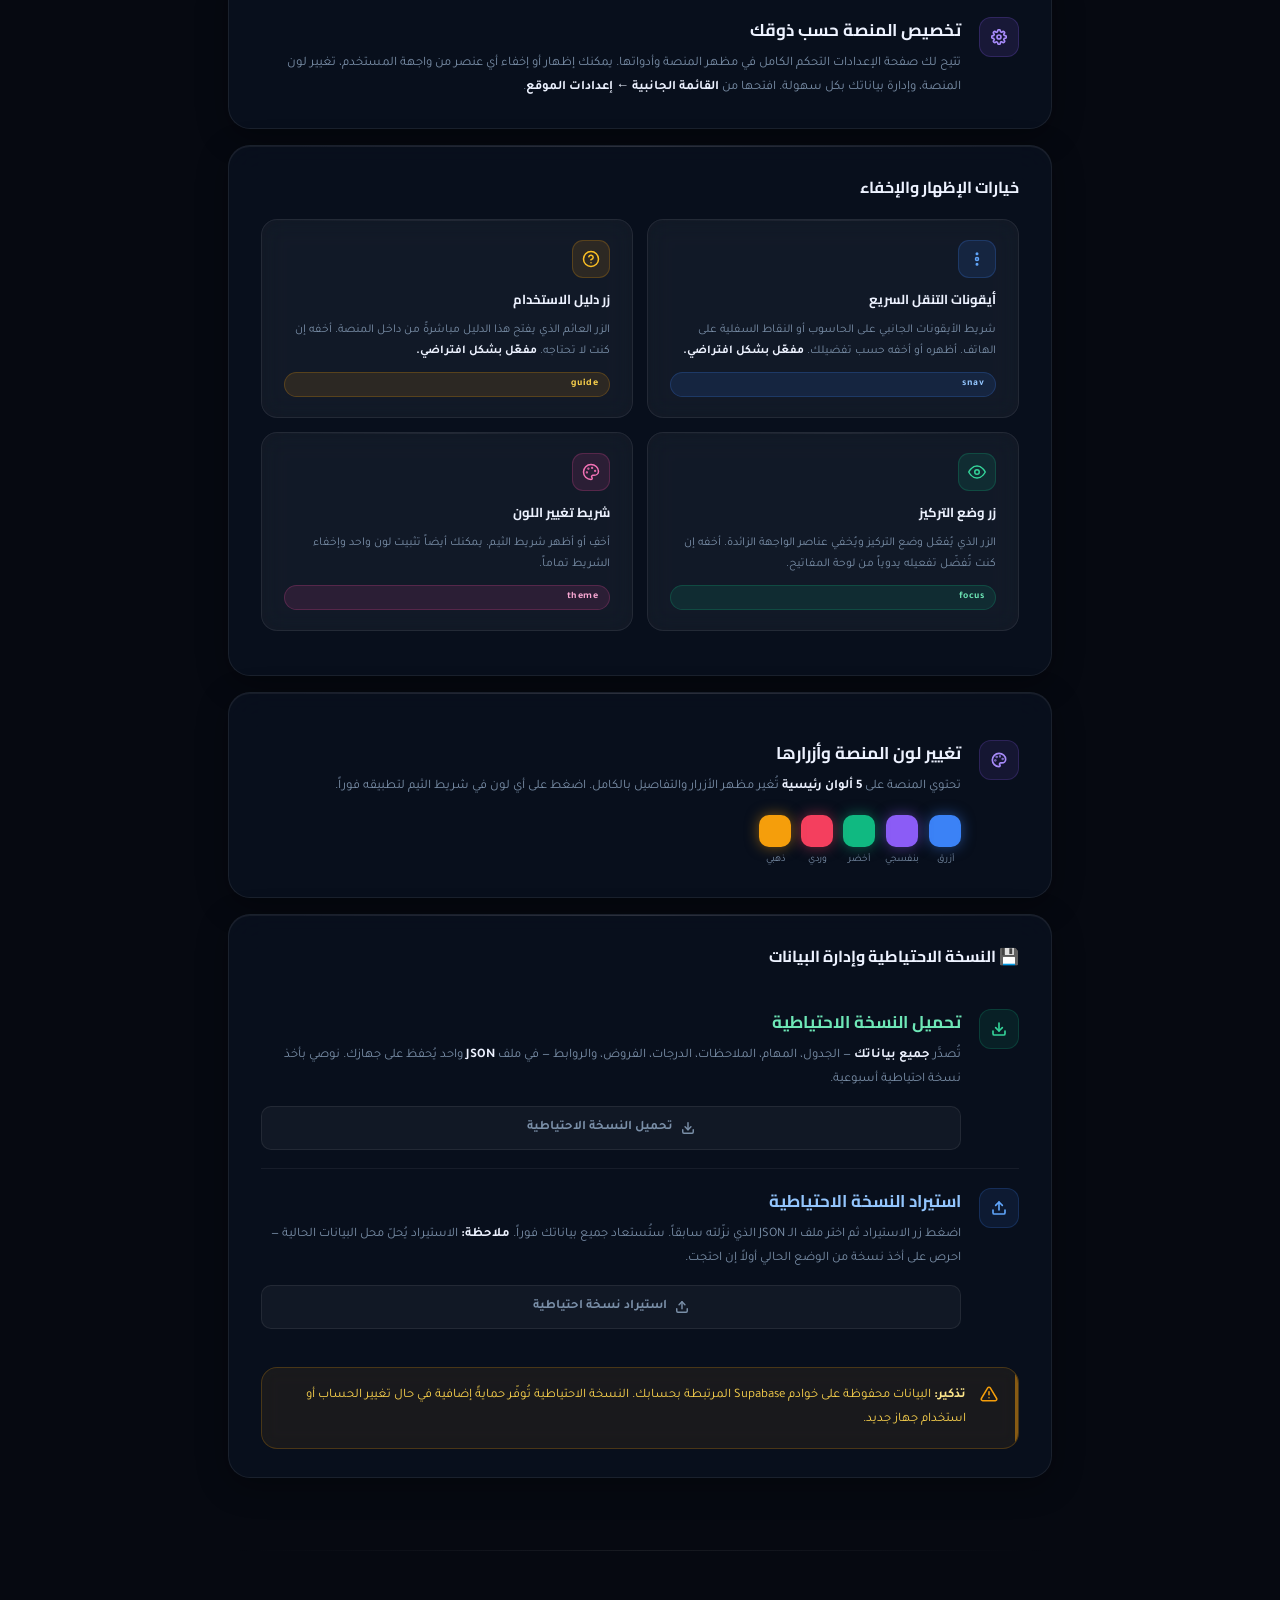
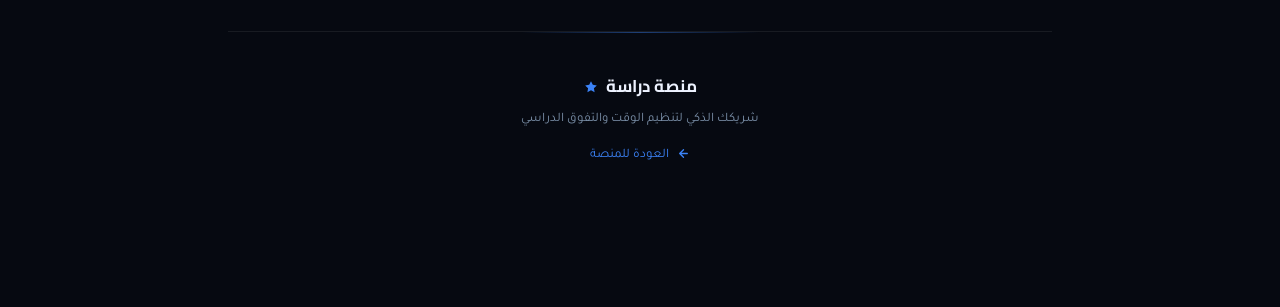
==== commit 5685cf5c: "Rename guide.html to index.html" ====
--- a/index.html
+++ b/index.html
@@ -3,34 +3,35 @@
   <head>
     <meta charset="UTF-8" />
     <meta name="viewport" content="width=device-width, initial-scale=1.0" />
-    <title>دليل الاستخدام — منصة دراسة</title>
+    <title>دليل الاستخدام - منصة دراسة</title>
     <link
-      href="https://fonts.googleapis.com/css2?family=Cairo:wght@300;400;600;700;900&family=Tajawal:wght@300;400;500;700;900&display=swap"
+      href="https://fonts.googleapis.com/css2?family=Cairo:wght@300;400;600;700;900&family=Tajawal:wght@300;400;500;700;900&family=Space+Grotesk:wght@400;500;700&display=swap"
       rel="stylesheet"
     />
-    <link rel="icon" href="/icon.jpeg" />
+    <link rel="icon" href="/icon.jpg" />
     <link rel="stylesheet" href="styleguide.css" />
   </head>
   <body>
-    <!-- Scroll Progress Bar -->
     <div id="scrollProgress"></div>
 
     <canvas id="starsCanvas"></canvas>
 
-    <!-- Desktop Bubble Nav -->
     <nav id="bubbleNav" aria-label="التنقل بين الأقسام"></nav>
 
-    <!-- Mobile Bubble Bar -->
     <div id="mobileBubbleBar"></div>
 
-    <!-- Mobile Carousel (built by JS on mobile) -->
+    <div
+      id="mobileDotNav"
+      role="navigation"
+      aria-label="التنقل بين الأقسام"
+    ></div>
+
     <div id="mobileCarousel">
       <div id="carouselTrack"></div>
     </div>
 
     <div class="page-wrap">
-      <!-- زر الرجوع -->
-      <a href="https://minassa-dirasa.vercel.app" class="back-btn">
+      <a href="https://minasa-dirassa.vercel.app" class="back-btn">
         <svg
           width="16"
           height="16"
@@ -46,7 +47,6 @@
         رجوع للمنصة
       </a>
 
-      <!-- HERO -->
       <div class="hero">
         <div class="hero-badge">
           <svg width="12" height="12" viewBox="0 0 24 24" fill="currentColor">
@@ -56,14 +56,14 @@
           </svg>
           دليل الاستخدام الشامل
         </div>
-        <h1>كل ما تحتاج معرفته<br />عن منصة دراسة</h1>
+        <h1>كل ما تحتاج معرفته<br />عن <em>منصة دراسة</em></h1>
         <p>
           دليل تفصيلي يشرح كل قسم وأداة في المنصة، مع خطوات واضحة وأمثلة عملية
           لتحقق أقصى استفادة من رفيقك الدراسي.
         </p>
+        <div class="hero-line"></div>
       </div>
 
-      <!-- فهرس المحتويات -->
       <div class="toc">
         <div class="toc-title">
           <svg
@@ -104,7 +104,14 @@
             ></span>
             لماذا منصة دراسة؟
           </a>
-          <a class="toc-item" href="#" onclick="window.scrollTo({top:0,behavior:'smooth'});return false;">
+          <a
+            class="toc-item"
+            href="#"
+            onclick="
+              window.scrollTo({ top: 0, behavior: 'smooth' });
+              return false;
+            "
+          >
             <span class="toc-icon"
               ><svg
                 width="16"
@@ -348,17 +355,30 @@
             ></span>
             الخصوصية والأمان
           </a>
+          <a class="toc-item" href="#sec-settings">
+            <span class="toc-icon"
+              ><svg
+                width="16"
+                height="16"
+                viewBox="0 0 24 24"
+                fill="none"
+                stroke="#8b5cf6"
+                stroke-width="2"
+                stroke-linecap="round"
+                stroke-linejoin="round"
+              >
+                <circle cx="12" cy="12" r="3" />
+                <path
+                  d="M19.4 15a1.65 1.65 0 0 0 .33 1.82l.06.06a2 2 0 0 1-2.83 2.83l-.06-.06a1.65 1.65 0 0 0-1.82-.33 1.65 1.65 0 0 0-1 1.51V21a2 2 0 0 1-4 0v-.09A1.65 1.65 0 0 0 9 19.4a1.65 1.65 0 0 0-1.82.33l-.06.06a2 2 0 0 1-2.83-2.83l.06-.06A1.65 1.65 0 0 0 4.68 15a1.65 1.65 0 0 0-1.51-1H3a2 2 0 0 1 0-4h.09A1.65 1.65 0 0 0 4.6 9a1.65 1.65 0 0 0-.33-1.82l-.06-.06a2 2 0 0 1 2.83-2.83l.06.06A1.65 1.65 0 0 0 9 4.68a1.65 1.65 0 0 0 1-1.51V3a2 2 0 0 1 4 0v.09a1.65 1.65 0 0 0 1 1.51 1.65 1.65 0 0 0 1.82-.33l.06-.06a2 2 0 0 1 2.83 2.83l-.06.06A1.65 1.65 0 0 0 19.4 9a1.65 1.65 0 0 0 1.51 1H21a2 2 0 0 1 0 4h-.09a1.65 1.65 0 0 0-1.51 1z"
+                /></svg
+            ></span>
+            الإعدادات
+          </a>
         </div>
       </div>
 
-      <!-- ══════════════════════════════════
-           TOC ANCHOR (for dot navigation)
-      ══════════════════════════════════ -->
-      <div id="sec-toc-guide" style="scroll-margin-top: 28px;"></div>
-
-      <!-- ══════════════════════════════════
-           0. لماذا منصة دراسة؟
-      ══════════════════════════════════ -->
+      <div id="sec-toc-guide" style="scroll-margin-top: 28px"></div>
+
       <div class="section" id="sec-why">
         <div class="section-header">
           <div class="section-icon amber">
@@ -384,133 +404,110 @@
         <div class="card">
           <div class="feature">
             <div class="feature-dot">
-              <svg width="16" height="16" viewBox="0 0 24 24" fill="none" stroke="#94a3b8" stroke-width="2" stroke-linecap="round" stroke-linejoin="round">
-                <path d="M12 22s8-4 8-10V5l-8-3-8 3v7c0 6 8 10 8 10z"/>
+              <svg
+                width="16"
+                height="16"
+                viewBox="0 0 24 24"
+                fill="none"
+                stroke="#94a3b8"
+                stroke-width="2"
+                stroke-linecap="round"
+                stroke-linejoin="round"
+              >
+                <path d="M12 22s8-4 8-10V5l-8-3-8 3v7c0 6 8 10 8 10z" />
               </svg>
             </div>
             <div class="feature-body">
               <div class="feature-title">مشكلة الطالب اليوم</div>
               <div class="feature-desc">
-                كثير من الطلاب يعانون من تشتت المعلومات — الجدول في ورقة، المهام في تطبيق، الملاحظات في دفتر، والدرجات في رأسهم. هذا التشتت يُضيّع الوقت ويزيد القلق قبل الامتحانات.
-              </div>
-            </div>
-          </div>
-          <div class="feature">
-            <div class="feature-dot">
-              <svg width="16" height="16" viewBox="0 0 24 24" fill="none" stroke="#94a3b8" stroke-width="2" stroke-linecap="round" stroke-linejoin="round">
-                <polyline points="22 12 18 12 15 21 9 3 6 12 2 12"/>
+                كثير من الطلاب يعانون من تشتت المعلومات — الجدول في ورقة، المهام
+                في تطبيق، الملاحظات في دفتر، والدرجات في رأسهم. هذا التشتت
+                يُضيّع الوقت ويزيد القلق قبل الامتحانات.
+              </div>
+            </div>
+          </div>
+          <div class="feature">
+            <div class="feature-dot">
+              <svg
+                width="16"
+                height="16"
+                viewBox="0 0 24 24"
+                fill="none"
+                stroke="#94a3b8"
+                stroke-width="2"
+                stroke-linecap="round"
+                stroke-linejoin="round"
+              >
+                <polyline points="22 12 18 12 15 21 9 3 6 12 2 12" />
               </svg>
             </div>
             <div class="feature-body">
               <div class="feature-title">الحل: كل شيء في مكان واحد</div>
               <div class="feature-desc">
-                منصة دراسة تجمع <strong>الجدول الدراسي</strong>، <strong>المهام اليومية</strong>، <strong>الملاحظات</strong>، <strong>مؤقت بومودورو</strong>، <strong>تتبع الدرجات</strong>، <strong>مواعيد الفروض</strong>، و<strong>الموارد التعليمية</strong> — كلها في منصة واحدة متكاملة ومتزامنة عبر أجهزتك.
-              </div>
-            </div>
-          </div>
-          <div class="feature">
-            <div class="feature-dot">
-              <svg width="16" height="16" viewBox="0 0 24 24" fill="none" stroke="#94a3b8" stroke-width="2" stroke-linecap="round" stroke-linejoin="round">
-                <rect x="3" y="11" width="18" height="11" rx="2"/>
-                <path d="M7 11V7a5 5 0 0 1 10 0v4"/>
+                منصة دراسة تجمع <strong>الجدول الدراسي</strong>،
+                <strong>المهام اليومية</strong>، <strong>الملاحظات</strong>،
+                <strong>مؤقت بومودورو</strong>، <strong>تتبع الدرجات</strong>،
+                <strong>مواعيد الفروض</strong>، و<strong
+                  >الموارد التعليمية</strong
+                >
+                — كلها في منصة واحدة متكاملة ومتزامنة عبر أجهزتك.
+              </div>
+            </div>
+          </div>
+          <div class="feature">
+            <div class="feature-dot">
+              <svg
+                width="16"
+                height="16"
+                viewBox="0 0 24 24"
+                fill="none"
+                stroke="#94a3b8"
+                stroke-width="2"
+                stroke-linecap="round"
+                stroke-linejoin="round"
+              >
+                <rect x="3" y="11" width="18" height="11" rx="2" />
+                <path d="M7 11V7a5 5 0 0 1 10 0v4" />
               </svg>
             </div>
             <div class="feature-body">
               <div class="feature-title">بياناتك محفوظة في السحابة</div>
               <div class="feature-desc">
-                على عكس التطبيقات المحلية، بياناتك محفوظة في قاعدة بيانات سحابية آمنة (Supabase). يمكنك الوصول إليها من أي جهاز أو متصفح بمجرد تسجيل الدخول — لا تخسر شيئاً عند تغيير الجهاز.
-              </div>
-            </div>
-          </div>
-          <div class="feature">
-            <div class="feature-dot">
-              <svg width="16" height="16" viewBox="0 0 24 24" fill="none" stroke="#94a3b8" stroke-width="2" stroke-linecap="round" stroke-linejoin="round">
-                <circle cx="12" cy="12" r="10"/>
-                <polyline points="12 6 12 12 16 14"/>
+                على عكس التطبيقات المحلية، بياناتك محفوظة في قاعدة بيانات سحابية
+                آمنة (Supabase). يمكنك الوصول إليها من أي جهاز أو متصفح بمجرد
+                تسجيل الدخول — لا تخسر شيئاً عند تغيير الجهاز.
+              </div>
+            </div>
+          </div>
+          <div class="feature">
+            <div class="feature-dot">
+              <svg
+                width="16"
+                height="16"
+                viewBox="0 0 24 24"
+                fill="none"
+                stroke="#94a3b8"
+                stroke-width="2"
+                stroke-linecap="round"
+                stroke-linejoin="round"
+              >
+                <circle cx="12" cy="12" r="10" />
+                <polyline points="12 6 12 12 16 14" />
               </svg>
             </div>
             <div class="feature-body">
               <div class="feature-title">تساعدك في إيش بالضبط؟</div>
               <div class="feature-desc">
-                ✅ <strong>توفير الوقت</strong> — لا تضيع دقائق تبحث عن معلومة موزعة.<br/>
-                ✅ <strong>تقليل النسيان</strong> — تنبيهات تلقائية للفروض والمهام.<br/>
-                ✅ <strong>تحسين الأداء</strong> — تتبع وقت دراستك وإحصائياتك.<br/>
-                ✅ <strong>التركيز الحقيقي</strong> — مؤقت بومودورو يساعدك تدرس بكفاءة أعلى.<br/>
-                ✅ <strong>وضوح صورتك الدراسية</strong> — درجاتك ومقارناتها دفعة واحدة.
-              </div>
-            </div>
-          </div>
-        </div>
-
-        <div class="tip">
-          <div class="tip-icon">
-            <svg width="18" height="18" viewBox="0 0 24 24" fill="none" stroke="#60a5fa" stroke-width="2" stroke-linecap="round" stroke-linejoin="round">
-              <circle cx="12" cy="12" r="10"/>
-              <line x1="12" y1="16" x2="12" y2="12"/>
-              <line x1="12" y1="8" x2="12.01" y2="8"/>
-            </svg>
-          </div>
-          <div class="tip-text">
-            المنصة مجانية بالكامل وتعمل على الحاسوب والهاتف. لا تحتاج تثبيت أي تطبيق — افتحها من المتصفح مباشرة.
-          </div>
-        </div>
-      </div>
-
-      <!-- ══════════════════════════════════
-           1. الحساب والدخول
-      ══════════════════════════════════ -->
-      <div class="section" id="sec-account">
-        <div class="section-header">
-          <div class="section-icon blue">
-            <svg
-              viewBox="0 0 24 24"
-              fill="none"
-              stroke="#60a5fa"
-              stroke-width="1.8"
-              stroke-linecap="round"
-              stroke-linejoin="round"
-            >
-              <rect x="3" y="11" width="18" height="11" rx="2" />
-              <path d="M7 11V7a5 5 0 0 1 10 0v4" />
-            </svg>
-          </div>
-          <div class="section-title-wrap">
-            <div class="section-num">القسم الأول</div>
-            <div class="section-title">الحساب وتسجيل الدخول</div>
-          </div>
-        </div>
-
-        <div class="card">
-          <div class="steps">
-            <div class="step">
-              <div class="step-num">1</div>
-              <div class="step-body">
-                <div class="step-title">إنشاء حساب جديد</div>
-                <div class="step-desc">
-                  من الصفحة الرئيسية اضغط <strong>حساب جديد</strong>، أدخل اسمك
-                  الكامل واسم مدرستك والبريد الإلكتروني وكلمة مرور من 6 أحرف
-                  فأكثر. ستشاهد مقياس قوة كلمة المرور أثناء الكتابة.
-                </div>
-              </div>
-            </div>
-            <div class="step">
-              <div class="step-num">2</div>
-              <div class="step-body">
-                <div class="step-title">الدخول لحساب موجود</div>
-                <div class="step-desc">
-                  اضغط <strong>دخول للمنصة</strong>، أدخل بريدك الإلكتروني وكلمة
-                  المرور ثم اضغط Enter أو زر الدخول. المنصة تتذكرك تلقائياً في
-                  المرات القادمة.
-                </div>
-              </div>
-            </div>
-            <div class="step">
-              <div class="step-num">3</div>
-              <div class="step-body">
-                <div class="step-title">تسجيل الخروج</div>
-                <div class="step-desc">
-                  اضغط زر <strong>خروج</strong> في الشريط العلوي. بياناتك محفوظة في السحابة وستجدها كاملة عند تسجيل الدخول مجدداً من أي جهاز.
-                </div>
+                ✅ <strong>توفير الوقت</strong> — لا تضيع دقائق تبحث عن معلومة
+                موزعة.<br />
+                ✅ <strong>تقليل النسيان</strong> — تنبيهات تلقائية للفروض
+                والمهام.<br />
+                ✅ <strong>تحسين الأداء</strong> — تتبع وقت دراستك
+                وإحصائياتك.<br />
+                ✅ <strong>التركيز الحقيقي</strong> — مؤقت بومودورو يساعدك تدرس
+                بكفاءة أعلى.<br />
+                ✅ <strong>وضوح صورتك الدراسية</strong> — درجاتك ومقارناتها دفعة
+                واحدة.
               </div>
             </div>
           </div>
@@ -534,14 +531,94 @@
             </svg>
           </div>
           <div class="tip-text">
-            حسابك مرتبط ببريدك الإلكتروني — يمكنك تسجيل الدخول من أي جهاز أو متصفح وستجد بياناتك كاملة. كل مستخدم يحتاج حساباً خاصاً به.
+            المنصة مجانية بالكامل وتعمل على الحاسوب والهاتف. لا تحتاج تثبيت أي
+            تطبيق — افتحها من المتصفح مباشرة.
           </div>
         </div>
       </div>
 
-      <!-- ══════════════════════════════════
-           2. الجدول الدراسي
-      ══════════════════════════════════ -->
+      <div class="section" id="sec-account">
+        <div class="section-header">
+          <div class="section-icon blue">
+            <svg
+              viewBox="0 0 24 24"
+              fill="none"
+              stroke="#60a5fa"
+              stroke-width="1.8"
+              stroke-linecap="round"
+              stroke-linejoin="round"
+            >
+              <rect x="3" y="11" width="18" height="11" rx="2" />
+              <path d="M7 11V7a5 5 0 0 1 10 0v4" />
+            </svg>
+          </div>
+          <div class="section-title-wrap">
+            <div class="section-num">القسم الأول</div>
+            <div class="section-title">الحساب وتسجيل الدخول</div>
+          </div>
+        </div>
+
+        <div class="card">
+          <div class="steps">
+            <div class="step">
+              <div class="step-num">1</div>
+              <div class="step-body">
+                <div class="step-title">إنشاء حساب جديد</div>
+                <div class="step-desc">
+                  من الصفحة الرئيسية اضغط <strong>حساب جديد</strong>، أدخل اسمك
+                  الكامل واسم مدرستك والبريد الإلكتروني وكلمة مرور من 6 أحرف
+                  فأكثر. ستشاهد مقياس قوة كلمة المرور أثناء الكتابة.
+                </div>
+              </div>
+            </div>
+            <div class="step">
+              <div class="step-num">2</div>
+              <div class="step-body">
+                <div class="step-title">الدخول لحساب موجود</div>
+                <div class="step-desc">
+                  اضغط <strong>دخول للمنصة</strong>، أدخل بريدك الإلكتروني وكلمة
+                  المرور ثم اضغط Enter أو زر الدخول. المنصة تتذكرك تلقائياً في
+                  المرات القادمة.
+                </div>
+              </div>
+            </div>
+            <div class="step">
+              <div class="step-num">3</div>
+              <div class="step-body">
+                <div class="step-title">تسجيل الخروج</div>
+                <div class="step-desc">
+                  اضغط زر <strong>خروج</strong> في الشريط العلوي. بياناتك محفوظة
+                  في السحابة وستجدها كاملة عند تسجيل الدخول مجدداً من أي جهاز.
+                </div>
+              </div>
+            </div>
+          </div>
+        </div>
+
+        <div class="tip">
+          <div class="tip-icon">
+            <svg
+              width="18"
+              height="18"
+              viewBox="0 0 24 24"
+              fill="none"
+              stroke="#60a5fa"
+              stroke-width="2"
+              stroke-linecap="round"
+              stroke-linejoin="round"
+            >
+              <circle cx="12" cy="12" r="10" />
+              <line x1="12" y1="16" x2="12" y2="12" />
+              <line x1="12" y1="8" x2="12.01" y2="8" />
+            </svg>
+          </div>
+          <div class="tip-text">
+            حسابك مرتبط ببريدك الإلكتروني — يمكنك تسجيل الدخول من أي جهاز أو
+            متصفح وستجد بياناتك كاملة. كل مستخدم يحتاج حساباً خاصاً به.
+          </div>
+        </div>
+      </div>
+
       <div class="section" id="sec-schedule">
         <div class="section-header">
           <div class="section-icon cyan">
@@ -732,9 +809,6 @@
         </div>
       </div>
 
-      <!-- ══════════════════════════════════
-           3. المهام والأولويات
-      ══════════════════════════════════ -->
       <div class="section" id="sec-tasks">
         <div class="section-header">
           <div class="section-icon green">
@@ -867,9 +941,6 @@
         </div>
       </div>
 
-      <!-- ══════════════════════════════════
-           4. مؤقت بومودورو
-      ══════════════════════════════════ -->
       <div class="section" id="sec-pomo">
         <div class="section-header">
           <div class="section-icon red">
@@ -911,11 +982,43 @@
             <div class="feature-body">
               <div class="feature-title">ما هي تقنية بومودورو؟</div>
               <div class="feature-desc">
-                تقنية إدارة وقت تعتمد على التناوب بين فترات دراسة مركّزة وفترات
-                راحة قصيرة. الإعداد الافتراضي هو
-                <strong>25 دقيقة دراسة</strong> ثم
-                <strong>5 دقائق استراحة</strong>، تتكرر 4 مرات ثم استراحة طويلة
-                20 دقيقة.
+                طوّرها فرانشيسكو سيريلو في أواخر الثمانينيات، واسمها مأخوذ من
+                مؤقت طبخ على شكل طماطم استخدمه أثناء دراسته. الفكرة الجوهرية:
+                الدماغ البشري لا يستطيع التركيز الكامل لساعات متواصلة — لكنه
+                يؤدي بكفاءة عالية جداً في جلسات مركّزة قصيرة تتخللها استراحات
+                منتظمة.<br /><br />
+                الإيقاع الافتراضي في المنصة: <strong>25 دقيقة دراسة</strong> ←
+                <strong>5 دقائق استراحة</strong> × 4 جلسات ←
+                <strong>استراحة طويلة 20 دقيقة</strong>.
+              </div>
+            </div>
+          </div>
+          <div class="feature">
+            <div class="feature-dot">
+              <svg
+                width="16"
+                height="16"
+                viewBox="0 0 24 24"
+                fill="none"
+                stroke="#94a3b8"
+                stroke-width="2"
+                stroke-linecap="round"
+                stroke-linejoin="round"
+              >
+                <polyline points="22 12 18 12 15 21 9 3 6 12 2 12" />
+              </svg>
+            </div>
+            <div class="feature-body">
+              <div class="feature-title">لماذا تعمل هذه التقنية؟</div>
+              <div class="feature-desc">
+                <strong>تُقاوم التسويف:</strong> بدلاً من "سأدرس ساعتين"، تقول
+                لنفسك "سأدرس 25 دقيقة فقط" — وهذا أسهل بكثير للبدء.<br /><br />
+                <strong>تحمي من الإنهاك الذهني:</strong> الاستراحات المنتظمة
+                تُجدد طاقة التركيز بدلاً من استنزافها.<br /><br />
+                <strong>تُظهر إنجازك:</strong> ترى عدد الجلسات المنجزة وتشعر
+                بتقدم حقيقي ملموس، لا مجرد ساعات تمر.<br /><br />
+                <strong>تُبني عادة ثابتة:</strong> الإيقاع المتكرر يُدرّب الدماغ
+                على الدخول في حالة تركيز بسرعة أكبر مع مرور الوقت.
               </div>
             </div>
           </div>
@@ -935,14 +1038,50 @@
               </svg>
             </div>
             <div class="feature-body">
-              <div class="feature-title">كيفية الاستخدام</div>
-              <div class="feature-desc">
-                اضغط <strong>ابدأ الآن</strong> لبدء الجلسة. يمكنك
-                <strong>إيقاف مؤقت</strong> ثم <strong>استئناف</strong> في أي
-                وقت. زر <strong>↺</strong> يعيد المؤقت للبداية.
-              </div>
-            </div>
-          </div>
+              <div class="feature-title">كيفية الاستخدام خطوة بخطوة</div>
+              <div class="feature-desc">
+                <strong>① ابدأ الجلسة:</strong> اضغط
+                <strong>ابدأ الآن</strong> — تبدأ جلسة الدراسة وتدور العقارب.<br /><br />
+                <strong>② أثناء الجلسة:</strong> يمكنك الضغط على
+                <strong>توقف مؤقت</strong> في أي لحظة ثم
+                <strong>استئناف</strong> — الوقت المتبقي يُحفظ بدقة.<br /><br />
+                <strong>③ إعادة التهيئة:</strong> زر <strong>↺</strong> يُعيد
+                المؤقت لنقطة البداية ويُلغي الجلسة الحالية.<br /><br />
+                <strong>④ انتهاء الجلسة:</strong> يُصدر المؤقت صوت تنبيه ويومض
+                الشاشة لإعلامك بالانتقال التلقائي للاستراحة أو الجلسة التالية.
+              </div>
+            </div>
+          </div>
+          <div class="feature">
+            <div class="feature-dot">
+              <svg
+                width="16"
+                height="16"
+                viewBox="0 0 24 24"
+                fill="none"
+                stroke="#94a3b8"
+                stroke-width="2"
+                stroke-linecap="round"
+                stroke-linejoin="round"
+              >
+                <polyline points="22 12 18 12 15 21 9 3 6 12 2 12" />
+              </svg>
+            </div>
+            <div class="feature-body">
+              <div class="feature-title">
+                تسجيل الوقت تلقائياً في الإحصائيات
+              </div>
+              <div class="feature-desc">
+                كل ثانية تمر خلال جلسة الدراسة تُضاف فوراً لسجل اليوم في قسم
+                الإحصائيات — حتى لو أغلقت التبويب وعدت إليه لاحقاً. وقت
+                الاستراحات لا يُحتسب أبداً في الوقت المدروس. يُحفظ سجل الدراسة
+                يومياً على قاعدة البيانات كل دقيقة تلقائياً.
+              </div>
+            </div>
+          </div>
+        </div>
+
+        <div class="card">
           <div class="feature">
             <div class="feature-dot">
               <svg
@@ -962,37 +1101,176 @@
               </svg>
             </div>
             <div class="feature-body">
-              <div class="feature-title">تخصيص المؤقت</div>
-              <div class="feature-desc">
-                اضغط أيقونة الإعدادات في الزاوية لتغيير: وقت الدراسة، الاستراحة
-                القصيرة، الاستراحة الطويلة، وعدد الجلسات. اضغط
-                <strong>حفظ</strong> لتطبيق التغييرات.
-              </div>
-            </div>
-          </div>
-          <div class="feature">
-            <div class="feature-dot">
-              <svg
-                width="16"
-                height="16"
-                viewBox="0 0 24 24"
-                fill="none"
-                stroke="#94a3b8"
-                stroke-width="2"
-                stroke-linecap="round"
-                stroke-linejoin="round"
-              >
-                <polyline points="22 12 18 12 15 21 9 3 6 12 2 12" />
-              </svg>
-            </div>
-            <div class="feature-body">
-              <div class="feature-title">تسجيل الوقت تلقائياً</div>
-              <div class="feature-desc">
-                كل ثانية تمر أثناء جلسة الدراسة تُضاف تلقائياً لسجل اليوم في
-                الإحصائيات. الاستراحات لا تُحتسب.
-              </div>
-            </div>
-          </div>
+              <div class="feature-title">فتح لوحة الإعدادات</div>
+              <div class="feature-desc">
+                اضغط أيقونة الإعدادات <strong>(⚙)</strong> في الزاوية العليا من
+                بطاقة بومودورو لفتح لوحة الإعدادات. تظهر فوق المؤقت مع تأثير
+                ضبابي. اضغط <strong>✕</strong> أو <strong>إلغاء</strong> للإغلاق
+                بدون حفظ.
+              </div>
+            </div>
+          </div>
+          <div class="feature">
+            <div class="feature-dot">
+              <svg
+                width="16"
+                height="16"
+                viewBox="0 0 24 24"
+                fill="none"
+                stroke="#94a3b8"
+                stroke-width="2"
+                stroke-linecap="round"
+                stroke-linejoin="round"
+              >
+                <circle cx="12" cy="12" r="10" />
+                <polyline points="12 6 12 12 16 14" />
+              </svg>
+            </div>
+            <div class="feature-body">
+              <div class="feature-title">الأوقات الأربعة القابلة للتخصيص</div>
+              <div class="feature-desc">
+                <strong>وقت الدراسة</strong> — من 1 إلى 120 دقيقة. الافتراضي: 25
+                دقيقة.<br /><br />
+                <strong>الاستراحة القصيرة</strong> — من 1 إلى 60 دقيقة.
+                الافتراضي: 5 دقائق. تبدأ بعد كل جلسة دراسة.<br /><br />
+                <strong>عدد الجلسات</strong> — من 1 إلى 12 جلسة. الافتراضي: 4
+                جلسات. بعد اكتمالها تبدأ الاستراحة الطويلة.<br /><br />
+                <strong>الاستراحة الطويلة</strong> — من 1 إلى 120 دقيقة.
+                الافتراضي: 20 دقيقة. تأتي بعد إكمال دورة الجلسات كاملة.
+              </div>
+            </div>
+          </div>
+          <div class="feature">
+            <div class="feature-dot">
+              <svg
+                width="16"
+                height="16"
+                viewBox="0 0 24 24"
+                fill="none"
+                stroke="#94a3b8"
+                stroke-width="2"
+                stroke-linecap="round"
+                stroke-linejoin="round"
+              >
+                <path
+                  d="M10.29 3.86L1.82 18a2 2 0 001.71 3h16.94a2 2 0 001.71-3L13.71 3.86a2 2 0 00-3.42 0z"
+                />
+                <line x1="12" y1="9" x2="12" y2="13" />
+                <line x1="12" y1="17" x2="12.01" y2="17" />
+              </svg>
+            </div>
+            <div class="feature-body">
+              <div class="feature-title">قيود وشروط الإعدادات</div>
+              <div class="feature-desc">
+                <strong>لا يمكن تغيير الإعدادات أثناء تشغيل المؤقت</strong> —
+                يجب إيقافه أولاً. إذا حاولت والمؤقت يعمل، ستظهر رسالة خطأ تطلب
+                منك الإيقاف.<br /><br />
+                <strong>إذا كانت الجلسة في منتصفها وأوقفتها مؤقتاً</strong>،
+                يمكنك تغيير الأوقات — لكن التغيير سيُطبَّق على الجلسة
+                <em>التالية</em> فقط، والجلسة الحالية تكملها بوقتها الأصلي.<br /><br />
+                <strong>أدنى قيمة مقبولة هي دقيقة واحدة</strong> لأي حقل. أي
+                قيمة أقل تُصحَّح تلقائياً إلى 1.
+              </div>
+            </div>
+          </div>
+          <div class="feature">
+            <div class="feature-dot">
+              <svg
+                width="16"
+                height="16"
+                viewBox="0 0 24 24"
+                fill="none"
+                stroke="#94a3b8"
+                stroke-width="2"
+                stroke-linecap="round"
+                stroke-linejoin="round"
+              >
+                <polyline points="20 6 9 17 4 12" />
+              </svg>
+            </div>
+            <div class="feature-body">
+              <div class="feature-title">حفظ الإعدادات</div>
+              <div class="feature-desc">
+                اضغط <strong>حفظ الإعدادات</strong> لتطبيق التغييرات. تُحفظ
+                الإعدادات محلياً في المتصفح (localStorage) — تبقى حتى بعد إغلاق
+                الصفحة وتعود تلقائياً في المرة القادمة. إعدادات وقت الجلسات
+                <em>لا</em> تُزامَن بين الأجهزة.
+              </div>
+            </div>
+          </div>
+        </div>
+
+        <div class="card">
+          <div class="feature">
+            <div class="feature-dot">
+              <svg
+                width="16"
+                height="16"
+                viewBox="0 0 24 24"
+                fill="none"
+                stroke="#94a3b8"
+                stroke-width="2"
+                stroke-linecap="round"
+                stroke-linejoin="round"
+              >
+                <path d="M18 8h1a4 4 0 010 8h-1" />
+                <path d="M2 8h16v9a4 4 0 01-4 4H6a4 4 0 01-4-4V8z" />
+                <line x1="6" y1="1" x2="6" y2="4" />
+                <line x1="10" y1="1" x2="10" y2="4" />
+                <line x1="14" y1="1" x2="14" y2="4" />
+              </svg>
+            </div>
+            <div class="feature-body">
+              <div class="feature-title">نظام الاستراحة ونصائحها</div>
+              <div class="feature-desc">
+                عند انتهاء جلسة الدراسة، يبدأ المؤقت تلقائياً في عدّ وقت
+                الاستراحة. تظهر رسالة إشعار تُخبرك بنوع الاستراحة (قصيرة أو
+                طويلة) وتُشجعك على الراحة الفعلية.<br /><br />
+                <strong>نصائح المنصة خلال الاستراحة القصيرة:</strong><br />
+                ابتعد عن الشاشة — قم، تمطّط، أو اشرب ماء. تجنّب التصفح لأنه
+                يُعيق استعادة التركيز.<br /><br />
+                <strong>نصائح الاستراحة الطويلة:</strong><br />
+                استرح جيداً — تناول وجبة خفيفة أو اخرج قليلاً. هذه الاستراحة
+                مكافأة حقيقية على إنجاز دورة كاملة.
+              </div>
+            </div>
+          </div>
+          <div class="feature">
+            <div class="feature-dot">
+              <svg
+                width="16"
+                height="16"
+                viewBox="0 0 24 24"
+                fill="none"
+                stroke="#94a3b8"
+                stroke-width="2"
+                stroke-linecap="round"
+                stroke-linejoin="round"
+              >
+                <polygon points="5 3 19 12 5 21 5 3" />
+              </svg>
+            </div>
+            <div class="feature-body">
+              <div class="feature-title">
+                التشغيل التلقائي للاستراحة والدراسة (Auto-Start)
+              </div>
+              <div class="feature-desc">
+                في لوحة الإعدادات قسم <strong>"تشغيل تلقائي"</strong> يوجد
+                خياران:<br /><br />
+                <strong>تشغيل الاستراحة تلقائياً:</strong> عند تفعيله، تبدأ
+                الاستراحة فور انتهاء جلسة الدراسة دون الحاجة للضغط على أي زر.
+                مفيد إذا كنت تريد إيقاعاً مستمراً لا تقاطع فيه.<br /><br />
+                <strong>تشغيل الدراسة تلقائياً:</strong> عند تفعيله، تبدأ الجلسة
+                التالية فور انتهاء الاستراحة تلقائياً. يُلائم من يريد ضغطاً أقل
+                على الأزرار والتركيز الكامل على الدراسة.<br /><br />
+                يمكن تفعيل أحدهما أو كليهما معاً أو تعطيلهما. الإعداد يُحفظ في
+                المتصفح ويتذكره في المرات القادمة.
+              </div>
+            </div>
+          </div>
+        </div>
+
+        <div class="card">
           <div class="feature">
             <div class="feature-dot">
               <svg
@@ -1011,11 +1289,139 @@
               </svg>
             </div>
             <div class="feature-body">
-              <div class="feature-title">أصوات الاسترخاء</div>
-              <div class="feature-desc">
-                في "ركن الاسترخاء" يمكنك تشغيل أصوات محيطية:
-                <strong>🌧️ مطر</strong> أو <strong>🌲 غابة</strong> أو
-                <strong>☕ مقهى</strong> للمساعدة على التركيز.
+              <div class="feature-title">أصوات الاسترخاء الثلاثة</div>
+              <div class="feature-desc">
+                في ركن الأصوات أسفل المؤقت، ثلاثة أصوات محيطية يمكن تشغيلها في
+                أي وقت — أثناء الدراسة أو الاستراحة:<br /><br />
+                <strong>المطر</strong> — صوت هطول المطر الهادئ. يُساعد على
+                الإغراق في التركيز وإلغاء ضوضاء المحيط.<br /><br />
+                <strong>الغابة</strong> — أصوات الطبيعة وتغريد الطيور. يُعطي
+                شعوراً بالهدوء والانفصال عن ضغط الدراسة.<br /><br />
+                <strong>المقهى</strong> — ضجيج خفيف لمقهى مزدحم. فعّال علمياً
+                لبعض الناس لأن الضوضاء المحيطية المعتدلة تُحسّن الإبداع
+                والتركيز.<br /><br />
+                الضغط مرة ثانية على أي زر يوقف الصوت. يمكن تشغيل صوت واحد فقط في
+                نفس الوقت. يبدأ الصوت بشكل تدريجي (fade-in) ويتوقف بشكل تدريجي
+                (fade-out).
+              </div>
+            </div>
+          </div>
+          <div class="feature">
+            <div class="feature-dot">
+              <svg
+                width="16"
+                height="16"
+                viewBox="0 0 24 24"
+                fill="none"
+                stroke="#94a3b8"
+                stroke-width="2"
+                stroke-linecap="round"
+                stroke-linejoin="round"
+              >
+                <circle cx="12" cy="12" r="10" />
+                <polyline points="12 6 12 12 16 14" />
+              </svg>
+            </div>
+            <div class="feature-body">
+              <div class="feature-title">صوت دقات الساعة</div>
+              <div class="feature-desc">
+                صوت رابع مختلف في طبيعته — إيقاع دقات ساعة حقيقية يُشغَّل
+                تلقائياً <em>فقط خلال جلسات الدراسة</em> (لا يعمل أثناء
+                الاستراحة)، ويتوقف لحظة إيقاف المؤقت.<br /><br />
+                يُمكّن من
+                <strong>لوحة الإعدادات ← قسم الصوت ← دقات الساعة</strong>.
+                الإعداد افتراضياً مفعّل.<br /><br />
+                <strong>قيد مهم:</strong> لا يمكن تغيير هذا الإعداد والمؤقت يعمل
+                — يجب إيقاف المؤقت أولاً وإلا يظهر تحذير ويُعاد التبديل لحالته
+                السابقة.
+              </div>
+            </div>
+          </div>
+          <div class="feature">
+            <div class="feature-dot">
+              <svg
+                width="16"
+                height="16"
+                viewBox="0 0 24 24"
+                fill="none"
+                stroke="#94a3b8"
+                stroke-width="2"
+                stroke-linecap="round"
+                stroke-linejoin="round"
+              >
+                <path d="M18 8h1a4 4 0 010 8h-1" />
+                <path d="M2 8h16v9a4 4 0 01-4 4H6a4 4 0 01-4-4V8z" />
+                <line x1="6" y1="1" x2="6" y2="4" />
+                <line x1="10" y1="1" x2="10" y2="4" />
+                <line x1="14" y1="1" x2="14" y2="4" />
+              </svg>
+            </div>
+            <div class="feature-body">
+              <div class="feature-title">صوت نهاية الجلسة (Chime)</div>
+              <div class="feature-desc">
+                عند انتهاء أي جلسة أو استراحة، يُصدر المؤقت نغمة تنبيه قصيرة
+                مولّدة برمجياً (Web Audio API) وتومض الشاشة بلون أزرق خفيف للفت
+                انتباهك. لا يعتمد هذا الصوت على ملفات خارجية — يعمل دائماً.
+              </div>
+            </div>
+          </div>
+        </div>
+
+        <div class="card">
+          <div class="feature">
+            <div class="feature-dot">
+              <svg
+                width="16"
+                height="16"
+                viewBox="0 0 24 24"
+                fill="none"
+                stroke="#94a3b8"
+                stroke-width="2"
+                stroke-linecap="round"
+                stroke-linejoin="round"
+              >
+                <path d="M18 8A6 6 0 006 8c0 7-3 9-3 9h18s-3-2-3-9" />
+                <path d="M13.73 21a2 2 0 01-3.46 0" />
+              </svg>
+            </div>
+            <div class="feature-body">
+              <div class="feature-title">إشعارات المتصفح</div>
+              <div class="feature-desc">
+                عند أول ضغطة على <strong>ابدأ الآن</strong>، تطلب المنصة إذناً
+                لإرسال إشعارات المتصفح. اقبل هذا الإذن لأنك ستتلقى إشعاراً في كل
+                انتقال (نهاية دراسة ← استراحة، ونهاية استراحة ← دراسة) — حتى لو
+                كانت الصفحة في الخلفية أو التبويب مخفياً.
+              </div>
+            </div>
+          </div>
+          <div class="feature">
+            <div class="feature-dot">
+              <svg
+                width="16"
+                height="16"
+                viewBox="0 0 24 24"
+                fill="none"
+                stroke="#94a3b8"
+                stroke-width="2"
+                stroke-linecap="round"
+                stroke-linejoin="round"
+              >
+                <polyline points="22 12 18 12 15 21 9 3 6 12 2 12" />
+              </svg>
+            </div>
+            <div class="feature-body">
+              <div class="feature-title">ما الذي يمكنك تغييره في عاداتك؟</div>
+              <div class="feature-desc">
+                من خلال إعدادات بومودورو وحده يمكنك بناء نمط دراسة مخصّص تماماً
+                لك:<br /><br />
+                <strong>إذا كنت مبتدئاً:</strong> ابدأ بـ 15 دقيقة دراسة + 5
+                دقائق استراحة × 4 جلسات، ثم زد تدريجياً.<br /><br />
+                <strong>إذا كنت تحب جلسات طويلة:</strong> اضبط 50 دقيقة دراسة +
+                10 دقائق استراحة × 4.<br /><br />
+                <strong>إذا كنت تدرس لامتحان مكثّف:</strong> فعّل التشغيل
+                التلقائي للاستراحة والدراسة معاً حتى لا تقطع الإيقاع.<br /><br />
+                <strong>إذا كنت تحتاج ضغطاً:</strong> شغّل دقات الساعة مع وقت
+                جلسة أقصر — الصوت يُعزز الإحساس بالوقت المتبقي.
               </div>
             </div>
           </div>
@@ -1033,23 +1439,22 @@
               stroke-linecap="round"
               stroke-linejoin="round"
             >
-              <path d="M18 8h1a4 4 0 0 1 0 8h-1" />
-              <path d="M2 8h16v9a4 4 0 0 1-4 4H6a4 4 0 0 1-4-4V8z" />
+              <path d="M18 8h1a4 4 0 010 8h-1" />
+              <path d="M2 8h16v9a4 4 0 01-4 4H6a4 4 0 01-4-4V8z" />
               <line x1="6" y1="1" x2="6" y2="4" />
               <line x1="10" y1="1" x2="10" y2="4" />
               <line x1="14" y1="1" x2="14" y2="4" />
             </svg>
           </div>
           <div class="tip-text">
-            ستصلك <strong>إشعارات المتصفح</strong> عند انتهاء كل جلسة أو استراحة
-            — تأكد من السماح بالإشعارات عند طلبها أول مرة.
+            اقبل إشعارات المتصفح عند طلبها أول مرة — هي الوحيدة التي تُنبهك حتى
+            لو كنت في تبويب آخر. وإذا أردت بيئة دراسة مثالية: فعّل
+            <strong>وضع التركيز</strong> + شغّل صوت <strong>المطر</strong> +
+            فعّل <strong>دقات الساعة</strong>.
           </div>
         </div>
       </div>
 
-      <!-- ══════════════════════════════════
-           5. الملاحظات
-      ══════════════════════════════════ -->
       <div class="section" id="sec-notes">
         <div class="section-header">
           <div class="section-icon amber">
@@ -1155,9 +1560,6 @@
         </div>
       </div>
 
-      <!-- ══════════════════════════════════
-           6. الإحصائيات
-      ══════════════════════════════════ -->
       <div class="section" id="sec-stats">
         <div class="section-header">
           <div class="section-icon purple">
@@ -1287,9 +1689,6 @@
         </div>
       </div>
 
-      <!-- ══════════════════════════════════
-           7. الدرجات
-      ══════════════════════════════════ -->
       <div class="section" id="sec-grades">
         <div class="section-header">
           <div class="section-icon teal">
@@ -1387,9 +1786,6 @@
         </div>
       </div>
 
-      <!-- ══════════════════════════════════
-           8. مواعيد الفروض
-      ══════════════════════════════════ -->
       <div class="section" id="sec-exams">
         <div class="section-header">
           <div class="section-icon pink">
@@ -1497,9 +1893,6 @@
         </div>
       </div>
 
-      <!-- ══════════════════════════════════
-           9. الموارد
-      ══════════════════════════════════ -->
       <div class="section" id="sec-resources">
         <div class="section-header">
           <div class="section-icon cyan">
@@ -1584,9 +1977,6 @@
         </div>
       </div>
 
-      <!-- ══════════════════════════════════
-           10. وضع التركيز
-      ══════════════════════════════════ -->
       <div class="section" id="sec-focus">
         <div class="section-header">
           <div class="section-icon red">
@@ -1688,9 +2078,6 @@
         </div>
       </div>
 
-      <!-- ══════════════════════════════════
-           11. البحث السريع
-      ══════════════════════════════════ -->
       <div class="section" id="sec-search">
         <div class="section-header">
           <div class="section-icon blue">
@@ -1790,9 +2177,6 @@
         </div>
       </div>
 
-      <!-- ══════════════════════════════════
-           12. الخصوصية والأمان
-      ══════════════════════════════════ -->
       <div class="section" id="sec-privacy">
         <div class="section-header">
           <div class="section-icon green">
@@ -1831,7 +2215,9 @@
             </div>
             <div class="privacy-item-title">تخزين سحابي آمن</div>
             <div class="privacy-item-desc">
-              كل بياناتك تُحفظ في قاعدة بيانات سحابية مشفّرة عبر <strong>Supabase</strong>. بياناتك معزولة تماماً عن بيانات المستخدمين الآخرين بفضل نظام Row Level Security (RLS).
+              كل بياناتك تُحفظ في قاعدة بيانات سحابية مشفّرة عبر
+              <strong>Supabase</strong>. بياناتك معزولة تماماً عن بيانات
+              المستخدمين الآخرين بفضل نظام Row Level Security (RLS).
             </div>
           </div>
           <div class="privacy-item">
@@ -1855,7 +2241,8 @@
             </div>
             <div class="privacy-item-title">مزامنة عبر الأجهزة</div>
             <div class="privacy-item-desc">
-              بياناتك متاحة من أي جهاز أو متصفح بمجرد تسجيل الدخول. لا تقلق إذا غيّرت هاتفك أو حاسوبك — كل شيء محفوظ في السحابة.
+              بياناتك متاحة من أي جهاز أو متصفح بمجرد تسجيل الدخول. لا تقلق إذا
+              غيّرت هاتفك أو حاسوبك — كل شيء محفوظ في السحابة.
             </div>
           </div>
           <div class="privacy-item">
@@ -1876,7 +2263,8 @@
             </div>
             <div class="privacy-item-title">كلمة المرور مشفّرة</div>
             <div class="privacy-item-desc">
-              كلمة مرورك لا تُخزَّن أبداً كنص عادي — يعالجها Supabase Auth بخوارزمية تشفير bcrypt المعيارية قبل الحفظ، ولا يستطيع أحد رؤيتها.
+              كلمة مرورك لا تُخزَّن أبداً كنص عادي — يعالجها Supabase Auth
+              بخوارزمية تشفير bcrypt المعيارية قبل الحفظ، ولا يستطيع أحد رؤيتها.
             </div>
           </div>
           <div class="privacy-item">
@@ -1891,14 +2279,16 @@
                 stroke-linecap="round"
                 stroke-linejoin="round"
               >
-                <path d="M21 15v4a2 2 0 0 1-2 2H5a2 2 0 0 1-2-2v-4" />
+                <path d="M21 15v4a2 2 0 01-2 2H5a2 2 0 01-2-2v-4" />
                 <polyline points="7 10 12 15 17 10" />
                 <line x1="12" y1="15" x2="12" y2="3" />
               </svg>
             </div>
-            <div class="privacy-item-title">النسخة الاحتياطية الإضافية</div>
+            <div class="privacy-item-title">البيانات محفوظة في السحابة</div>
             <div class="privacy-item-desc">
-              رغم أن بياناتك محفوظة في السحابة، يمكنك دائماً تصدير نسخة محلية كملف JSON من زر <strong>نسخة احتياطية</strong> في الشريط العلوي كطبقة حماية إضافية.
+              جميع بياناتك محفوظة بشكل آمن في قاعدة بيانات سحابية (Supabase).
+              يمكنك الوصول إليها من أي جهاز أو متصفح بمجرد تسجيل الدخول — لا
+              تحتاج أي نسخ احتياطية يدوية.
             </div>
           </div>
         </div>
@@ -1917,7 +2307,7 @@
                 stroke-linejoin="round"
               >
                 <path
-                  d="M10.29 3.86L1.82 18a2 2 0 0 0 1.71 3h16.94a2 2 0 0 0 1.71-3L13.71 3.86a2 2 0 0 0-3.42 0z"
+                  d="M10.29 3.86L1.82 18a2 2 0 001.71 3h16.94a2 2 0 001.71-3L13.71 3.86a2 2 0 00-3.42 0z"
                 />
                 <line x1="12" y1="9" x2="12" y2="13" />
                 <line x1="12" y1="17" x2="12.01" y2="17" />
@@ -1926,31 +2316,9 @@
             <div class="feature-body">
               <div class="feature-title">لا تشارك بيانات حسابك</div>
               <div class="feature-desc">
-                حسابك يحتوي على بياناتك الدراسية الشخصية. لا تشارك بريدك الإلكتروني أو كلمة مرورك مع أحد. في حال استخدمت جهازاً مشتركاً، احرص على تسجيل الخروج دائماً.
-              </div>
-            </div>
-          </div>
-          <div class="feature">
-            <div class="feature-dot">
-              <svg
-                width="16"
-                height="16"
-                viewBox="0 0 24 24"
-                fill="none"
-                stroke="#94a3b8"
-                stroke-width="2"
-                stroke-linecap="round"
-                stroke-linejoin="round"
-              >
-                <polyline points="1 4 1 10 7 10" />
-                <path d="M3.51 15a9 9 0 1 0 .49-3.89" />
-              </svg>
-            </div>
-            <div class="feature-body">
-              <div class="feature-title">استيراد النسخة الاحتياطية</div>
-              <div class="feature-desc">
-                إذا كنت تستخدم المنصة قبل التحديث (النسخة المحلية القديمة)، يمكنك استيراد ملف الـ JSON القديم عبر زر
-                <strong>استيراد</strong> في الشريط العلوي لاسترجاع بياناتك في الحساب الجديد.
+                حسابك يحتوي على بياناتك الدراسية الشخصية. لا تشارك بريدك
+                الإلكتروني أو كلمة مرورك مع أحد. في حال استخدمت جهازاً مشتركاً،
+                احرص على تسجيل الخروج دائماً.
               </div>
             </div>
           </div>
@@ -1976,14 +2344,529 @@
             </svg>
           </div>
           <div class="tip-text">
-            <strong>مهم:</strong> إذا نسيت كلمة مرورك، تواصل مع إدارة المنصة لاسترجاع الوصول. احتفظ ببريدك الإلكتروني وكلمة مرورك في مكان آمن.
+            <strong>مهم:</strong> إذا نسيت كلمة مرورك، تواصل مع إدارة المنصة
+            لاسترجاع الوصول. احتفظ ببريدك الإلكتروني وكلمة مرورك في مكان آمن.
           </div>
         </div>
       </div>
 
+      <div class="section" id="sec-settings">
+        <div class="section-header">
+          <div class="section-icon purple">
+            <svg
+              viewBox="0 0 24 24"
+              fill="none"
+              stroke="currentColor"
+              stroke-width="2"
+              stroke-linecap="round"
+              stroke-linejoin="round"
+              style="color: #a78bfa"
+            >
+              <circle cx="12" cy="12" r="3" />
+              <path
+                d="M19.4 15a1.65 1.65 0 0 0 .33 1.82l.06.06a2 2 0 0 1-2.83 2.83l-.06-.06a1.65 1.65 0 0 0-1.82-.33 1.65 1.65 0 0 0-1 1.51V21a2 2 0 0 1-4 0v-.09A1.65 1.65 0 0 0 9 19.4a1.65 1.65 0 0 0-1.82.33l-.06.06a2 2 0 0 1-2.83-2.83l.06-.06A1.65 1.65 0 0 0 4.68 15a1.65 1.65 0 0 0-1.51-1H3a2 2 0 0 1 0-4h.09A1.65 1.65 0 0 0 4.6 9a1.65 1.65 0 0 0-.33-1.82l-.06-.06a2 2 0 0 1 2.83-2.83l.06.06A1.65 1.65 0 0 0 9 4.68a1.65 1.65 0 0 0 1-1.51V3a2 2 0 0 1 4 0v.09a1.65 1.65 0 0 0 1 1.51 1.65 1.65 0 0 0 1.82-.33l.06-.06a2 2 0 0 1 2.83 2.83l-.06.06A1.65 1.65 0 0 0 19.4 9a1.65 1.65 0 0 0 1.51 1H21a2 2 0 0 1 0 4h-.09a1.65 1.65 0 0 0-1.51 1z"
+              />
+            </svg>
+          </div>
+          <div class="section-title-wrap">
+            <div class="section-num">القسم الرابع عشر</div>
+            <div class="section-title" style="color: #c4b5fd">الإعدادات</div>
+          </div>
+        </div>
+
+        <div class="card">
+          <div class="feature">
+            <div
+              class="feature-dot"
+              style="
+                background: rgba(139, 92, 246, 0.12);
+                border-color: rgba(139, 92, 246, 0.22);
+              "
+            >
+              <svg
+                width="16"
+                height="16"
+                viewBox="0 0 24 24"
+                fill="none"
+                stroke="#a78bfa"
+                stroke-width="2.5"
+                stroke-linecap="round"
+                stroke-linejoin="round"
+              >
+                <circle cx="12" cy="12" r="3" />
+                <path
+                  d="M19.4 15a1.65 1.65 0 0 0 .33 1.82l.06.06a2 2 0 0 1-2.83 2.83l-.06-.06a1.65 1.65 0 0 0-1.82-.33 1.65 1.65 0 0 0-1 1.51V21a2 2 0 0 1-4 0v-.09A1.65 1.65 0 0 0 9 19.4a1.65 1.65 0 0 0-1.82.33l-.06.06a2 2 0 0 1-2.83-2.83l.06-.06A1.65 1.65 0 0 0 4.68 15a1.65 1.65 0 0 0-1.51-1H3a2 2 0 0 1 0-4h.09A1.65 1.65 0 0 0 4.6 9a1.65 1.65 0 0 0-.33-1.82l-.06-.06a2 2 0 0 1 2.83-2.83l.06.06A1.65 1.65 0 0 0 9 4.68a1.65 1.65 0 0 0 1-1.51V3a2 2 0 0 1 4 0v.09a1.65 1.65 0 0 0 1 1.51 1.65 1.65 0 0 0 1.82-.33l.06-.06a2 2 0 0 1 2.83 2.83l-.06.06A1.65 1.65 0 0 0 19.4 9a1.65 1.65 0 0 0 1.51 1H21a2 2 0 0 1 0 4h-.09a1.65 1.65 0 0 0-1.51 1z"
+                />
+              </svg>
+            </div>
+            <div class="feature-body">
+              <div class="feature-title">تخصيص المنصة حسب ذوقك</div>
+              <div class="feature-desc">
+                تتيح لك صفحة الإعدادات التحكم الكامل في مظهر المنصة وأدواتها.
+                يمكنك إظهار أو إخفاء أي عنصر من واجهة المستخدم، تغيير لون
+                المنصة، وإدارة بياناتك بكل سهولة. افتحها من
+                <strong>القائمة الجانبية ← إعدادات الموقع</strong>.
+              </div>
+            </div>
+          </div>
+        </div>
+
+        <div class="card">
+          <div
+            class="feature-title"
+            style="
+              margin-bottom: 18px;
+              font-family: &quot;Cairo&quot;, sans-serif;
+              font-size: 16px;
+            "
+          >
+            خيارات الإظهار والإخفاء
+          </div>
+          <div class="settings-grid">
+            <div class="settings-item">
+              <div
+                class="settings-item-icon"
+                style="
+                  background: rgba(59, 130, 246, 0.12);
+                  border-color: rgba(59, 130, 246, 0.22);
+                "
+              >
+                <svg
+                  viewBox="0 0 24 24"
+                  fill="none"
+                  stroke="#60a5fa"
+                  stroke-width="2"
+                  stroke-linecap="round"
+                  stroke-linejoin="round"
+                >
+                  <circle cx="12" cy="12" r="2" />
+                  <circle cx="12" cy="5" r="1" />
+                  <circle cx="12" cy="19" r="1" />
+                </svg>
+              </div>
+              <div class="settings-item-title">أيقونات التنقل السريع</div>
+              <div class="settings-item-desc">
+                شريط الأيقونات الجانبي على الحاسوب أو النقاط السفلية على الهاتف.
+                أظهره أو أخفه حسب تفضيلك. <strong>مفعّل بشكل افتراضي.</strong>
+              </div>
+              <span class="badge badge-blue">snav</span>
+            </div>
+
+            <div class="settings-item">
+              <div
+                class="settings-item-icon"
+                style="
+                  background: rgba(245, 158, 11, 0.12);
+                  border-color: rgba(245, 158, 11, 0.22);
+                "
+              >
+                <svg
+                  viewBox="0 0 24 24"
+                  fill="none"
+                  stroke="#fbbf24"
+                  stroke-width="2"
+                  stroke-linecap="round"
+                  stroke-linejoin="round"
+                >
+                  <circle cx="12" cy="12" r="10" />
+                  <path d="M9.09 9a3 3 0 0 1 5.83 1c0 2-3 3-3 3" />
+                  <line x1="12" y1="17" x2="12.01" y2="17" />
+                </svg>
+              </div>
+              <div class="settings-item-title">زر دليل الاستخدام</div>
+              <div class="settings-item-desc">
+                الزر العائم الذي يفتح هذا الدليل مباشرةً من داخل المنصة. أخفه إن
+                كنت لا تحتاجه. <strong>مفعّل بشكل افتراضي.</strong>
+              </div>
+              <span class="badge badge-amber">guide</span>
+            </div>
+
+            <div class="settings-item">
+              <div
+                class="settings-item-icon"
+                style="
+                  background: rgba(16, 185, 129, 0.12);
+                  border-color: rgba(16, 185, 129, 0.22);
+                "
+              >
+                <svg
+                  viewBox="0 0 24 24"
+                  fill="none"
+                  stroke="#34d399"
+                  stroke-width="2"
+                  stroke-linecap="round"
+                  stroke-linejoin="round"
+                >
+                  <path d="M1 12s4-8 11-8 11 8 11 8-4 8-11 8-11-8-11-8z" />
+                  <circle cx="12" cy="12" r="3" />
+                </svg>
+              </div>
+              <div class="settings-item-title">زر وضع التركيز</div>
+              <div class="settings-item-desc">
+                الزر الذي يُفعّل وضع التركيز ويُخفي عناصر الواجهة الزائدة. أخفه
+                إن كنت تُفضّل تفعيله يدوياً من لوحة المفاتيح.
+              </div>
+              <span class="badge badge-green">focus</span>
+            </div>
+
+            <div class="settings-item">
+              <div
+                class="settings-item-icon"
+                style="
+                  background: rgba(236, 72, 153, 0.12);
+                  border-color: rgba(236, 72, 153, 0.22);
+                "
+              >
+                <svg
+                  viewBox="0 0 24 24"
+                  fill="none"
+                  stroke="#f472b6"
+                  stroke-width="2"
+                  stroke-linecap="round"
+                  stroke-linejoin="round"
+                >
+                  <circle cx="13.5" cy="6.5" r=".5" fill="#f472b6" />
+                  <circle cx="17.5" cy="10.5" r=".5" fill="#f472b6" />
+                  <circle cx="8.5" cy="7.5" r=".5" fill="#f472b6" />
+                  <circle cx="6.5" cy="12.5" r=".5" fill="#f472b6" />
+                  <path
+                    d="M12 2C6.5 2 2 6.5 2 12s4.5 10 10 10c.926 0 1.648-.746 1.648-1.688 0-.437-.18-.835-.437-1.125-.29-.289-.438-.652-.438-1.125a1.64 1.64 0 0 1 1.668-1.668h1.996c3.051 0 5.555-2.503 5.555-5.554C21.965 6.012 17.461 2 12 2z"
+                  />
+                </svg>
+              </div>
+              <div class="settings-item-title">شريط تغيير اللون</div>
+              <div class="settings-item-desc">
+                أخفِ أو أظهر شريط الثيم. يمكنك أيضاً تثبيت لون واحد وإخفاء
+                الشريط تماماً.
+              </div>
+              <span
+                class="badge"
+                style="
+                  background: rgba(236, 72, 153, 0.12);
+                  color: #f9a8d4;
+                  border: 1px solid rgba(236, 72, 153, 0.22);
+                "
+                >theme</span
+              >
+            </div>
+          </div>
+        </div>
+
+        <div class="card">
+          <div class="feature">
+            <div
+              class="feature-dot"
+              style="
+                background: rgba(139, 92, 246, 0.1);
+                border-color: rgba(139, 92, 246, 0.2);
+              "
+            >
+              <svg
+                width="16"
+                height="16"
+                viewBox="0 0 24 24"
+                fill="none"
+                stroke="#a78bfa"
+                stroke-width="2.5"
+                stroke-linecap="round"
+                stroke-linejoin="round"
+              >
+                <circle cx="13.5" cy="6.5" r=".5" fill="#a78bfa" />
+                <circle cx="17.5" cy="10.5" r=".5" fill="#a78bfa" />
+                <circle cx="8.5" cy="7.5" r=".5" fill="#a78bfa" />
+                <circle cx="6.5" cy="12.5" r=".5" fill="#a78bfa" />
+                <path
+                  d="M12 2C6.5 2 2 6.5 2 12s4.5 10 10 10c.926 0 1.648-.746 1.648-1.688 0-.437-.18-.835-.437-1.125-.29-.289-.438-.652-.438-1.125a1.64 1.64 0 0 1 1.668-1.668h1.996c3.051 0 5.555-2.503 5.555-5.554C21.965 6.012 17.461 2 12 2z"
+                />
+              </svg>
+            </div>
+            <div class="feature-body">
+              <div class="feature-title">تغيير لون المنصة وأزرارها</div>
+              <div class="feature-desc">
+                تحتوي المنصة على <strong>5 ألوان رئيسية</strong> تُغير مظهر
+                الأزرار والتفاصيل بالكامل. اضغط على أي لون في شريط الثيم لتطبيقه
+                فوراً.
+              </div>
+
+              <div
+                style="
+                  display: flex;
+                  gap: 10px;
+                  margin-top: 16px;
+                  flex-wrap: wrap;
+                  align-items: center;
+                "
+              >
+                <div
+                  style="
+                    display: flex;
+                    flex-direction: column;
+                    align-items: center;
+                    gap: 5px;
+                  "
+                >
+                  <div
+                    style="
+                      width: 32px;
+                      height: 32px;
+                      border-radius: 10px;
+                      background: #3b82f6;
+                      box-shadow: 0 0 14px rgba(59, 130, 246, 0.5);
+                      border: 2px solid rgba(59, 130, 246, 0.4);
+                    "
+                  ></div>
+                  <span style="font-size: 10px; color: var(--text-dim)"
+                    >أزرق</span
+                  >
+                </div>
+                <div
+                  style="
+                    display: flex;
+                    flex-direction: column;
+                    align-items: center;
+                    gap: 5px;
+                  "
+                >
+                  <div
+                    style="
+                      width: 32px;
+                      height: 32px;
+                      border-radius: 10px;
+                      background: #8b5cf6;
+                      box-shadow: 0 0 14px rgba(139, 92, 246, 0.5);
+                      border: 2px solid rgba(139, 92, 246, 0.4);
+                    "
+                  ></div>
+                  <span style="font-size: 10px; color: var(--text-dim)"
+                    >بنفسجي</span
+                  >
+                </div>
+                <div
+                  style="
+                    display: flex;
+                    flex-direction: column;
+                    align-items: center;
+                    gap: 5px;
+                  "
+                >
+                  <div
+                    style="
+                      width: 32px;
+                      height: 32px;
+                      border-radius: 10px;
+                      background: #10b981;
+                      box-shadow: 0 0 14px rgba(16, 185, 129, 0.5);
+                      border: 2px solid rgba(16, 185, 129, 0.4);
+                    "
+                  ></div>
+                  <span style="font-size: 10px; color: var(--text-dim)"
+                    >أخضر</span
+                  >
+                </div>
+                <div
+                  style="
+                    display: flex;
+                    flex-direction: column;
+                    align-items: center;
+                    gap: 5px;
+                  "
+                >
+                  <div
+                    style="
+                      width: 32px;
+                      height: 32px;
+                      border-radius: 10px;
+                      background: #f43f5e;
+                      box-shadow: 0 0 14px rgba(244, 63, 94, 0.5);
+                      border: 2px solid rgba(244, 63, 94, 0.4);
+                    "
+                  ></div>
+                  <span style="font-size: 10px; color: var(--text-dim)"
+                    >وردي</span
+                  >
+                </div>
+                <div
+                  style="
+                    display: flex;
+                    flex-direction: column;
+                    align-items: center;
+                    gap: 5px;
+                  "
+                >
+                  <div
+                    style="
+                      width: 32px;
+                      height: 32px;
+                      border-radius: 10px;
+                      background: #f59e0b;
+                      box-shadow: 0 0 14px rgba(245, 158, 11, 0.5);
+                      border: 2px solid rgba(245, 158, 11, 0.4);
+                    "
+                  ></div>
+                  <span style="font-size: 10px; color: var(--text-dim)"
+                    >ذهبي</span
+                  >
+                </div>
+              </div>
+            </div>
+          </div>
+        </div>
+
+        <div class="card">
+          <div
+            class="feature-title"
+            style="
+              margin-bottom: 20px;
+              font-family: &quot;Cairo&quot;, sans-serif;
+              font-size: 16px;
+            "
+          >
+            💾 النسخة الاحتياطية وإدارة البيانات
+          </div>
+
+          <div
+            class="feature"
+            style="border-bottom: 1px solid rgba(255, 255, 255, 0.06)"
+          >
+            <div
+              class="feature-dot"
+              style="
+                background: rgba(16, 185, 129, 0.1);
+                border-color: rgba(16, 185, 129, 0.2);
+              "
+            >
+              <svg
+                width="16"
+                height="16"
+                viewBox="0 0 24 24"
+                fill="none"
+                stroke="#34d399"
+                stroke-width="2.5"
+                stroke-linecap="round"
+                stroke-linejoin="round"
+              >
+                <path d="M21 15v4a2 2 0 0 1-2 2H5a2 2 0 0 1-2-2v-4" />
+                <polyline points="7 10 12 15 17 10" />
+                <line x1="12" y1="15" x2="12" y2="3" />
+              </svg>
+            </div>
+            <div class="feature-body">
+              <div class="feature-title" style="color: #6ee7b7">
+                تحميل النسخة الاحتياطية
+              </div>
+              <div class="feature-desc" style="margin-bottom: 14px">
+                تُصدَّر <strong>جميع بياناتك</strong> — الجدول، المهام،
+                الملاحظات، الدرجات، الفروض، والروابط — في ملف
+                <strong>JSON</strong> واحد يُحفظ على جهازك. نوصي بأخذ نسخة
+                احتياطية أسبوعية.
+              </div>
+              <div class="backup-row">
+                <div class="backup-btn-demo green-v">
+                  <svg
+                    width="14"
+                    height="14"
+                    viewBox="0 0 24 24"
+                    fill="none"
+                    stroke="currentColor"
+                    stroke-width="2.5"
+                    stroke-linecap="round"
+                    stroke-linejoin="round"
+                  >
+                    <path d="M21 15v4a2 2 0 0 1-2 2H5a2 2 0 0 1-2-2v-4" />
+                    <polyline points="7 10 12 15 17 10" />
+                    <line x1="12" y1="15" x2="12" y2="3" />
+                  </svg>
+                  تحميل النسخة الاحتياطية
+                </div>
+              </div>
+            </div>
+          </div>
+
+          <div class="feature" style="padding-top: 18px; border-bottom: none">
+            <div
+              class="feature-dot"
+              style="
+                background: rgba(59, 130, 246, 0.1);
+                border-color: rgba(59, 130, 246, 0.2);
+              "
+            >
+              <svg
+                width="16"
+                height="16"
+                viewBox="0 0 24 24"
+                fill="none"
+                stroke="#60a5fa"
+                stroke-width="2.5"
+                stroke-linecap="round"
+                stroke-linejoin="round"
+              >
+                <path d="M21 15v4a2 2 0 0 1-2 2H5a2 2 0 0 1-2-2v-4" />
+                <polyline points="17 8 12 3 7 8" />
+                <line x1="12" y1="3" x2="12" y2="15" />
+              </svg>
+            </div>
+            <div class="feature-body">
+              <div class="feature-title" style="color: #93c5fd">
+                استيراد النسخة الاحتياطية
+              </div>
+              <div class="feature-desc" style="margin-bottom: 14px">
+                اضغط زر الاستيراد ثم اختر ملف الـ JSON الذي نزّلته سابقاً.
+                ستُستعاد جميع بياناتك فوراً. <strong>ملاحظة:</strong> الاستيراد
+                يُحلّ محل البيانات الحالية — احرص على أخذ نسخة من الوضع الحالي
+                أولاً إن احتجت.
+              </div>
+              <div class="backup-row">
+                <div class="backup-btn-demo blue-v">
+                  <svg
+                    width="14"
+                    height="14"
+                    viewBox="0 0 24 24"
+                    fill="none"
+                    stroke="currentColor"
+                    stroke-width="2.5"
+                    stroke-linecap="round"
+                    stroke-linejoin="round"
+                  >
+                    <path d="M21 15v4a2 2 0 0 1-2 2H5a2 2 0 0 1-2-2v-4" />
+                    <polyline points="17 8 12 3 7 8" />
+                    <line x1="12" y1="3" x2="12" y2="15" />
+                  </svg>
+                  استيراد نسخة احتياطية
+                </div>
+              </div>
+            </div>
+          </div>
+
+          <div class="tip warn" style="margin-top: 20px">
+            <div class="tip-icon">
+              <svg
+                width="18"
+                height="18"
+                viewBox="0 0 24 24"
+                fill="none"
+                stroke="#f59e0b"
+                stroke-width="2"
+                stroke-linecap="round"
+                stroke-linejoin="round"
+              >
+                <path
+                  d="M10.29 3.86L1.82 18a2 2 0 0 0 1.71 3h16.94a2 2 0 0 0 1.71-3L13.71 3.86a2 2 0 0 0-3.42 0z"
+                />
+                <line x1="12" y1="9" x2="12" y2="13" />
+                <line x1="12" y1="17" x2="12.01" y2="17" />
+              </svg>
+            </div>
+            <div class="tip-text">
+              <strong>تذكير:</strong> البيانات محفوظة على خوادم Supabase
+              المرتبطة بحسابك. النسخة الاحتياطية تُوفّر حمايةً إضافية في حال
+              تغيير الحساب أو استخدام جهاز جديد.
+            </div>
+          </div>
+        </div>
+      </div>
+
       <div class="divider"></div>
 
-      <!-- FOOTER -->
       <div class="footer">
         <p
           style="
@@ -2009,7 +2892,7 @@
         </p>
         <p>شريكك الذكي لتنظيم الوقت والتفوق الدراسي</p>
         <p style="margin-top: 14px">
-          <a href="https://minassa-dirasa.vercel.app">
+          <a href="https://minasa-dirassa.vercel.app">
             <svg
               style="display: inline; vertical-align: middle; margin-left: 5px"
               width="13"
@@ -2028,7 +2911,6 @@
         </p>
       </div>
     </div>
-    <!-- /page-wrap -->
 
     <script src="scriptguide.js"></script>
   </body>
--- a/styleguide.css
+++ b/styleguide.css
@@ -1,48 +1,55 @@
-/* ══════════════════════════════════════════════════════
-   منصة دراسة — Style Guide  (Enhanced Edition)
-   ══════════════════════════════════════════════════════ */
-
-@import url("https://fonts.googleapis.com/css2?family=Cairo:wght@300;400;600;700;900&family=Tajawal:wght@300;400;500;700;900&display=swap");
-
-/* ── TOKENS ── */
+@import url("https://fonts.googleapis.com/css2?family=Cairo:wght@300;400;600;700;900&family=Tajawal:wght@300;400;500;700;900&family=Space+Grotesk:wght@400;500;700&display=swap");
+
 :root {
-  --bg: #060a12;
-  --surface: #0c1220;
-  --surface2: #101828;
-  --surface3: #1a2540;
-  --border: rgba(255, 255, 255, 0.07);
-  --border-h: rgba(255, 255, 255, 0.14);
-  --text: #f1f5f9;
-  --muted: #7a90aa;
+  --bg: #060911;
+  --bg-alt: #09111e;
+  --surf: rgba(255, 255, 255, 0.038);
+  --surf2: rgba(255, 255, 255, 0.07);
+  --surf3: rgba(255, 255, 255, 0.1);
+  --border: rgba(255, 255, 255, 0.075);
+  --border-h: rgba(255, 255, 255, 0.16);
+
+  --text: #edf2ff;
+  --text-dim: #7a8fa8;
+  --text-sub: #4d6282;
+
   --blue: #3b82f6;
-  --blue-l: #60a5fa;
-  --blue-glow: rgba(59, 130, 246, 0.22);
+  --blue-g: rgba(59, 130, 246, 0.22);
   --cyan: #06b6d4;
-  --cyan-glow: rgba(6, 182, 212, 0.2);
+  --cyan-g: rgba(6, 182, 212, 0.2);
   --green: #10b981;
-  --green-glow: rgba(16, 185, 129, 0.2);
+  --green-g: rgba(16, 185, 129, 0.2);
+  --amber: #f59e0b;
+  --amber-g: rgba(245, 158, 11, 0.2);
   --red: #f43f5e;
-  --red-glow: rgba(244, 63, 94, 0.2);
-  --amber: #f59e0b;
-  --amber-glow: rgba(245, 158, 11, 0.2);
+  --red-g: rgba(244, 63, 94, 0.2);
   --purple: #8b5cf6;
-  --purple-glow: rgba(139, 92, 246, 0.2);
+  --purple-g: rgba(139, 92, 246, 0.2);
   --pink: #ec4899;
-  --pink-glow: rgba(236, 72, 153, 0.2);
+  --pink-g: rgba(236, 72, 153, 0.2);
   --teal: #14b8a6;
-  --teal-glow: rgba(20, 184, 166, 0.2);
-
-  --radius-sm: 10px;
-  --radius-md: 16px;
-  --radius-lg: 22px;
-  --radius-xl: 28px;
-
-  --ease: cubic-bezier(0.4, 0, 0.2, 1);
+  --teal-g: rgba(20, 184, 166, 0.2);
+
+  --r-sm: 10px;
+  --r-md: 16px;
+  --r-lg: 22px;
+  --r-xl: 30px;
+
+  --ease-expo: cubic-bezier(0.16, 1, 0.3, 1);
   --ease-out: cubic-bezier(0, 0, 0.2, 1);
   --spring: cubic-bezier(0.34, 1.56, 0.64, 1);
-}
-
-/* ── RESET ── */
+
+  --t-xs: 11px;
+  --t-sm: 13px;
+  --t-base: 15px;
+  --t-md: 17px;
+  --t-lg: 20px;
+  --t-xl: 24px;
+  --t-2xl: 30px;
+  --t-3xl: 38px;
+  --t-hero: clamp(2rem, 5.5vw, 3.6rem);
+}
+
 *,
 *::before,
 *::after {
@@ -58,9 +65,9 @@
   min-height: 100vh;
   overflow-x: hidden;
   -webkit-font-smoothing: antialiased;
-}
-
-/* ── STARFIELD ── */
+  line-height: 1.7;
+}
+
 #starsCanvas {
   position: fixed;
   inset: 0;
@@ -69,78 +76,94 @@
   z-index: 0;
   pointer-events: none;
 }
-
-/* ── SCROLL PROGRESS BAR ── */
 #scrollProgress {
   position: fixed;
   top: 0;
   left: 0;
-  height: 3px;
+  height: 2px;
   width: 0%;
   background: linear-gradient(90deg, var(--blue), var(--cyan), var(--purple));
   z-index: 9999;
-  transition: width 0.1s linear;
-  box-shadow: 0 0 12px var(--blue-glow);
-}
-
-/* ── PAGE LAYOUT ── */
+  transition: width 0.08s linear;
+  box-shadow: 0 0 16px var(--blue-g);
+}
+
+/* ────────────────── PAGE WRAP ────────────────── */
 .page-wrap {
   position: relative;
   z-index: 1;
-  max-width: 900px;
+  max-width: 880px;
   margin: 0 auto;
-  padding: 52px 24px 120px;
-}
-
-/* ── BACK BUTTON ── */
+  padding: 56px 28px 140px;
+}
+
+/* ────────────────── BACK BUTTON ────────────────── */
 .back-btn {
   display: inline-flex;
   align-items: center;
-  gap: 8px;
-  padding: 10px 22px;
-  background: rgba(255, 255, 255, 0.04);
+  gap: 9px;
+  padding: 10px 20px;
+  background: var(--surf);
   border: 1px solid var(--border);
-  border-radius: var(--radius-sm);
-  color: var(--muted);
+  border-radius: var(--r-sm);
+  color: var(--text-dim);
   font-family: "Tajawal", sans-serif;
-  font-size: 14px;
+  font-size: var(--t-sm);
   font-weight: 600;
-  cursor: pointer;
   text-decoration: none;
-  transition: all 0.22s var(--ease);
-  margin-bottom: 44px;
-  backdrop-filter: blur(8px);
+  transition: all 0.25s var(--ease-expo);
+  margin-bottom: 52px;
+  backdrop-filter: blur(12px);
+  -webkit-backdrop-filter: blur(12px);
 }
 .back-btn:hover {
-  background: rgba(255, 255, 255, 0.08);
+  background: var(--surf2);
   color: var(--text);
   border-color: var(--border-h);
-  transform: translateX(4px);
-  box-shadow: 0 0 18px rgba(59, 130, 246, 0.1);
-}
-
-/* ── HERO ── */
+  transform: translateX(5px);
+  box-shadow: 0 0 24px rgba(59, 130, 246, 0.12);
+}
+
+/* ────────────────── HERO ────────────────── */
 .hero {
   text-align: center;
-  margin-bottom: 72px;
-  animation: fadeUp 0.7s 0.05s var(--ease-out) both;
+  margin-bottom: 80px;
   position: relative;
-}
+  padding: 20px 0 10px;
+}
+/* aurora glow */
 .hero::before {
   content: "";
   position: absolute;
-  top: 50%;
+  top: -60px;
   left: 50%;
-  transform: translate(-50%, -60%);
-  width: 600px;
-  height: 300px;
-  background: radial-gradient(
-    ellipse,
-    rgba(59, 130, 246, 0.12) 0%,
-    transparent 70%
-  );
+  transform: translateX(-50%);
+  width: 680px;
+  height: 340px;
+  background:
+    radial-gradient(
+      ellipse 60% 50% at 40% 50%,
+      rgba(59, 130, 246, 0.13) 0%,
+      transparent 70%
+    ),
+    radial-gradient(
+      ellipse 40% 40% at 70% 60%,
+      rgba(139, 92, 246, 0.08) 0%,
+      transparent 70%
+    );
   pointer-events: none;
   z-index: 0;
+  animation: auroraShift 8s ease-in-out infinite alternate;
+}
+@keyframes auroraShift {
+  from {
+    opacity: 0.7;
+    transform: translateX(-50%) scaleY(1);
+  }
+  to {
+    opacity: 1;
+    transform: translateX(-50%) scaleY(1.12);
+  }
 }
 .hero > * {
   position: relative;
@@ -150,151 +173,235 @@
 .hero-badge {
   display: inline-flex;
   align-items: center;
-  gap: 7px;
-  background: rgba(59, 130, 246, 0.1);
-  border: 1px solid rgba(59, 130, 246, 0.28);
-  color: #93c5fd;
-  font-size: 12px;
+  gap: 8px;
+  background: rgba(59, 130, 246, 0.09);
+  border: 1px solid rgba(59, 130, 246, 0.25);
+  color: rgba(147, 197, 253, 0.9);
+  font-size: var(--t-xs);
   font-weight: 700;
-  letter-spacing: 0.13em;
+  letter-spacing: 0.14em;
   text-transform: uppercase;
   padding: 7px 18px;
   border-radius: 99px;
-  margin-bottom: 22px;
-  animation: pulseBadge 3s ease-in-out infinite;
-}
-@keyframes pulseBadge {
+  margin-bottom: 28px;
+  animation: badgePulse 4s ease-in-out infinite;
+}
+@keyframes badgePulse {
   0%,
   100% {
-    box-shadow: 0 0 0 0 rgba(59, 130, 246, 0.25);
+    box-shadow: 0 0 0 0 rgba(59, 130, 246, 0);
   }
   50% {
-    box-shadow: 0 0 18px 4px rgba(59, 130, 246, 0.15);
+    box-shadow: 0 0 20px 4px rgba(59, 130, 246, 0.12);
   }
 }
 
 .hero h1 {
   font-family: "Cairo", sans-serif;
-  font-size: clamp(2rem, 5vw, 3.4rem);
+  font-size: var(--t-hero);
   font-weight: 900;
-  line-height: 1.15;
-  margin-bottom: 18px;
-  background: linear-gradient(135deg, #f1f5f9 20%, #93c5fd 60%, #818cf8 100%);
+  line-height: 1.12;
+  margin-bottom: 20px;
+  letter-spacing: -0.02em;
+  color: var(--text);
+  /* subtle layered glow for punch */
+  text-shadow:
+    0 0 80px rgba(59, 130, 246, 0.18),
+    0 2px 40px rgba(0, 0, 0, 0.5);
+}
+
+/* thin gradient underline accent on last word — tasteful */
+.hero h1 em {
+  font-style: normal;
+  color: transparent;
+  background: linear-gradient(135deg, #60a5fa, #a78bfa);
   -webkit-background-clip: text;
-  -webkit-text-fill-color: transparent;
   background-clip: text;
-  text-shadow: none;
-  filter: drop-shadow(0 0 32px rgba(59, 130, 246, 0.25));
-}
+}
+
 .hero p {
-  font-size: 17px;
-  color: var(--muted);
+  font-size: var(--t-md);
+  color: var(--text-dim);
   line-height: 1.85;
-  max-width: 560px;
+  max-width: 540px;
   margin: 0 auto;
-}
-
-/* ── TOC ── */
+  font-weight: 400;
+}
+
+/* hero shimmer line */
+.hero-line {
+  width: 64px;
+  height: 3px;
+  background: linear-gradient(90deg, var(--blue), var(--cyan));
+  border-radius: 99px;
+  margin: 24px auto 0;
+  opacity: 0.6;
+}
+
+/* ────────────────── TOC ────────────────── */
 .toc {
-  background: rgba(255, 255, 255, 0.02);
+  background: rgba(12, 20, 38, 0.6);
   border: 1px solid var(--border);
-  border-radius: var(--radius-xl);
-  padding: 28px 32px;
-  margin-bottom: 60px;
-  animation: fadeUp 0.7s 0.15s var(--ease-out) both;
-  backdrop-filter: blur(14px);
-  -webkit-backdrop-filter: blur(14px);
+  border-radius: var(--r-xl);
+  padding: 32px 36px;
+  margin-bottom: 72px;
+  backdrop-filter: blur(20px);
+  -webkit-backdrop-filter: blur(20px);
   box-shadow:
-    inset 0 1px 0 rgba(255, 255, 255, 0.06),
-    0 24px 48px rgba(0, 0, 0, 0.35);
-}
+    inset 0 1px 0 rgba(255, 255, 255, 0.07),
+    0 32px 64px rgba(0, 0, 0, 0.4),
+    0 0 0 1px rgba(255, 255, 255, 0.03);
+  position: relative;
+  overflow: hidden;
+}
+/* top shimmer */
+.toc::before {
+  content: "";
+  position: absolute;
+  top: 0;
+  left: 10%;
+  right: 10%;
+  height: 1px;
+  background: linear-gradient(
+    90deg,
+    transparent,
+    rgba(59, 130, 246, 0.35),
+    transparent
+  );
+}
+
 .toc-title {
   font-family: "Cairo", sans-serif;
-  font-size: 13px;
+  font-size: var(--t-xs);
   font-weight: 700;
-  color: var(--muted);
-  letter-spacing: 0.1em;
+  color: var(--text-sub);
+  letter-spacing: 0.12em;
   text-transform: uppercase;
-  margin-bottom: 22px;
+  margin-bottom: 24px;
   display: flex;
   align-items: center;
   gap: 10px;
 }
 .toc-title svg {
-  opacity: 0.7;
+  opacity: 0.55;
 }
 
 .toc-grid {
   display: grid;
-  grid-template-columns: repeat(auto-fill, minmax(195px, 1fr));
-  gap: 10px;
-}
+  grid-template-columns: repeat(auto-fill, minmax(200px, 1fr));
+  gap: 8px;
+}
+
 .toc-item {
   display: flex;
   align-items: center;
-  gap: 10px;
-  padding: 11px 15px;
-  background: rgba(255, 255, 255, 0.025);
-  border: 1px solid rgba(255, 255, 255, 0.06);
-  border-radius: var(--radius-sm);
+  gap: 11px;
+  padding: 12px 16px;
+  background: var(--surf);
+  border: 1px solid var(--border);
+  border-radius: var(--r-sm);
   text-decoration: none;
   color: var(--text);
-  font-size: 14px;
+  font-size: var(--t-sm);
   font-weight: 600;
-  transition: all 0.22s var(--ease);
+  transition: all 0.22s var(--ease-expo);
   cursor: pointer;
+  user-select: none;
+  position: relative;
+  overflow: hidden;
+}
+.toc-item::before {
+  content: "";
+  position: absolute;
+  inset: 0;
+  background: linear-gradient(135deg, rgba(59, 130, 246, 0.06), transparent);
+  opacity: 0;
+  transition: opacity 0.22s;
 }
 .toc-item:hover {
-  background: rgba(59, 130, 246, 0.09);
+  background: rgba(59, 130, 246, 0.08);
+  border-color: rgba(59, 130, 246, 0.28);
+  color: #bfdbfe;
+  transform: translateX(4px);
+  box-shadow:
+    0 4px 20px rgba(59, 130, 246, 0.1),
+    inset 0 1px 0 rgba(59, 130, 246, 0.1);
+}
+.toc-item:hover::before {
+  opacity: 1;
+}
+.toc-item.active {
+  background: rgba(59, 130, 246, 0.1);
   border-color: rgba(59, 130, 246, 0.3);
   color: #93c5fd;
-  transform: translateX(4px);
-  box-shadow: 0 4px 20px rgba(59, 130, 246, 0.12);
-}
-.toc-item.active {
-  background: rgba(255, 255, 255, 0.025);
-  border-color: rgba(255, 255, 255, 0.06);
-  color: var(--text);
-}
-.toc-item.active:hover {
-  background: rgba(59, 130, 246, 0.09);
-  border-color: rgba(59, 130, 246, 0.3);
-  color: #93c5fd;
-  transform: translateX(4px);
-  box-shadow: 0 4px 20px rgba(59, 130, 246, 0.12);
 }
 .toc-icon {
-  font-size: 17px;
   flex-shrink: 0;
   display: flex;
   align-items: center;
-}
-
-/* ── SECTION ── */
+  opacity: 0.85;
+}
+
+/* ────────────────── SECTION ────────────────── */
 .section {
-  margin-bottom: 60px;
-  animation: fadeUp 0.65s var(--ease-out) both;
-  scroll-margin-top: 28px;
+  margin-bottom: 72px;
+  scroll-margin-top: 32px;
   opacity: 0;
-  transform: translateY(24px);
+  transform: translateY(36px);
+  transition:
+    opacity 0.75s var(--ease-expo),
+    transform 0.75s var(--ease-expo);
 }
 .section.visible {
   opacity: 1;
-  transform: none;
+  transform: translateY(0);
+}
+
+/* stagger cards within a visible section */
+.section.visible .card:nth-child(1) {
+  transition-delay: 0.05s;
+}
+.section.visible .card:nth-child(2) {
+  transition-delay: 0.12s;
+}
+.section.visible .card:nth-child(3) {
+  transition-delay: 0.18s;
+}
+.section.visible .card:nth-child(4) {
+  transition-delay: 0.24s;
 }
 
 .section-header {
   display: flex;
   align-items: center;
-  gap: 18px;
-  margin-bottom: 28px;
-  padding-bottom: 18px;
+  gap: 20px;
+  margin-bottom: 32px;
+  padding-bottom: 22px;
   border-bottom: 1px solid var(--border);
-}
+  position: relative;
+}
+/* colored accent line on active section header */
+.section.visible .section-header::after {
+  content: "";
+  position: absolute;
+  bottom: -1px;
+  right: 0;
+  width: 0;
+  height: 1px;
+  background: currentColor;
+  animation: lineGrow 0.6s 0.3s var(--ease-expo) forwards;
+}
+@keyframes lineGrow {
+  to {
+    width: 80px;
+  }
+}
+
+/* ── section icon ── */
 .section-icon {
-  width: 54px;
-  height: 54px;
-  border-radius: 17px;
+  width: 56px;
+  height: 56px;
+  border-radius: 18px;
   display: flex;
   align-items: center;
   justify-content: center;
@@ -302,6 +409,9 @@
   flex-shrink: 0;
   position: relative;
   overflow: hidden;
+  transition:
+    transform 0.3s var(--spring),
+    box-shadow 0.3s;
 }
 .section-icon svg {
   width: 26px;
@@ -313,100 +423,407 @@
   content: "";
   position: absolute;
   inset: 0;
-  opacity: 0.45;
+  background: radial-gradient(
+    circle at 30% 25%,
+    rgba(255, 255, 255, 0.18),
+    transparent 65%
+  );
   border-radius: inherit;
-  background: radial-gradient(
-    circle at 30% 30%,
-    rgba(255, 255, 255, 0.15),
-    transparent 70%
-  );
-}
-
-/* color variants */
+  opacity: 0.5;
+}
+.section:hover .section-icon {
+  transform: scale(1.06);
+}
+
+/* icon colors */
 .section-icon.blue {
   background: rgba(59, 130, 246, 0.14);
   border: 1px solid rgba(59, 130, 246, 0.22);
-  box-shadow: 0 0 24px rgba(59, 130, 246, 0.18);
+  box-shadow: 0 0 28px rgba(59, 130, 246, 0.16);
 }
 .section-icon.cyan {
   background: rgba(6, 182, 212, 0.14);
   border: 1px solid rgba(6, 182, 212, 0.22);
-  box-shadow: 0 0 24px rgba(6, 182, 212, 0.18);
+  box-shadow: 0 0 28px rgba(6, 182, 212, 0.16);
 }
 .section-icon.green {
   background: rgba(16, 185, 129, 0.14);
   border: 1px solid rgba(16, 185, 129, 0.22);
-  box-shadow: 0 0 24px rgba(16, 185, 129, 0.18);
+  box-shadow: 0 0 28px rgba(16, 185, 129, 0.16);
 }
 .section-icon.amber {
   background: rgba(245, 158, 11, 0.14);
   border: 1px solid rgba(245, 158, 11, 0.22);
-  box-shadow: 0 0 24px rgba(245, 158, 11, 0.18);
+  box-shadow: 0 0 28px rgba(245, 158, 11, 0.16);
 }
 .section-icon.red {
   background: rgba(244, 63, 94, 0.14);
   border: 1px solid rgba(244, 63, 94, 0.22);
-  box-shadow: 0 0 24px rgba(244, 63, 94, 0.18);
+  box-shadow: 0 0 28px rgba(244, 63, 94, 0.16);
 }
 .section-icon.purple {
   background: rgba(139, 92, 246, 0.14);
   border: 1px solid rgba(139, 92, 246, 0.22);
-  box-shadow: 0 0 24px rgba(139, 92, 246, 0.18);
+  box-shadow: 0 0 28px rgba(139, 92, 246, 0.16);
 }
 .section-icon.pink {
   background: rgba(236, 72, 153, 0.14);
   border: 1px solid rgba(236, 72, 153, 0.22);
-  box-shadow: 0 0 24px rgba(236, 72, 153, 0.18);
+  box-shadow: 0 0 28px rgba(236, 72, 153, 0.16);
 }
 .section-icon.teal {
   background: rgba(20, 184, 166, 0.14);
   border: 1px solid rgba(20, 184, 166, 0.22);
-  box-shadow: 0 0 24px rgba(20, 184, 166, 0.18);
+  box-shadow: 0 0 28px rgba(20, 184, 166, 0.16);
 }
 
 .section-title-wrap {
   flex: 1;
 }
+
 .section-num {
   display: inline-flex;
   align-items: center;
-  padding: 2px 10px;
+  padding: 2px 11px;
   border-radius: 99px;
-  font-size: 11px;
+  font-size: 10px;
   font-weight: 700;
-  letter-spacing: 0.1em;
+  letter-spacing: 0.12em;
   text-transform: uppercase;
-  color: var(--muted);
-  background: rgba(255, 255, 255, 0.05);
+  color: var(--text-sub);
+  background: var(--surf);
   border: 1px solid var(--border);
-  margin-bottom: 6px;
-}
+  margin-bottom: 7px;
+}
+
 .section-title {
   font-family: "Cairo", sans-serif;
-  font-size: 22px;
+  font-size: var(--t-xl);
   font-weight: 800;
-}
-
-/* ── CARD (Glassmorphism) ── */
+  line-height: 1.2;
+  letter-spacing: -0.01em;
+}
+
+/* ────────────────── CARD ────────────────── */
 .card {
-  background: rgba(13, 20, 36, 0.7);
+  background: rgba(10, 18, 34, 0.72);
   border: 1px solid var(--border);
-  border-radius: var(--radius-lg);
-  padding: 28px 30px;
+  border-radius: var(--r-lg);
+  padding: 28px 32px;
   margin-bottom: 16px;
-  backdrop-filter: blur(16px);
-  -webkit-backdrop-filter: blur(16px);
+  backdrop-filter: blur(20px);
+  -webkit-backdrop-filter: blur(20px);
   box-shadow:
     inset 0 1px 0 rgba(255, 255, 255, 0.06),
-    0 8px 32px rgba(0, 0, 0, 0.28);
+    0 8px 32px rgba(0, 0, 0, 0.32);
   transition:
-    border-color 0.3s var(--ease),
-    box-shadow 0.3s var(--ease),
-    transform 0.3s var(--ease);
+    border-color 0.3s var(--ease-expo),
+    box-shadow 0.3s var(--ease-expo),
+    transform 0.3s var(--ease-expo),
+    opacity 0.5s var(--ease-expo),
+    translate 0.5s var(--ease-expo);
   position: relative;
   overflow: hidden;
 }
+/* top shine */
 .card::before {
+  content: "";
+  position: absolute;
+  top: 0;
+  left: 8%;
+  right: 8%;
+  height: 1px;
+  background: linear-gradient(
+    90deg,
+    transparent,
+    rgba(255, 255, 255, 0.09),
+    transparent
+  );
+  pointer-events: none;
+}
+.card:hover {
+  border-color: var(--border-h);
+  box-shadow:
+    inset 0 1px 0 rgba(255, 255, 255, 0.09),
+    0 20px 56px rgba(0, 0, 0, 0.38),
+    0 0 0 1px rgba(59, 130, 246, 0.07);
+  transform: translateY(-3px);
+}
+
+/* ────────────────── FEATURE BLOCK ────────────────── */
+.feature {
+  display: flex;
+  gap: 18px;
+  padding: 18px 0;
+  border-bottom: 1px solid rgba(255, 255, 255, 0.05);
+  transition: background 0.2s;
+}
+.feature:last-child {
+  border-bottom: none;
+  padding-bottom: 0;
+}
+
+.feature-dot {
+  width: 40px;
+  height: 40px;
+  border-radius: 12px;
+  display: flex;
+  align-items: center;
+  justify-content: center;
+  flex-shrink: 0;
+  margin-top: 1px;
+  background: var(--surf);
+  border: 1px solid var(--border);
+  transition: all 0.25s var(--spring);
+}
+.feature:hover .feature-dot {
+  background: rgba(59, 130, 246, 0.12);
+  border-color: rgba(59, 130, 246, 0.28);
+  transform: scale(1.1) rotate(-3deg);
+}
+
+.feature-body {
+  flex: 1;
+}
+.feature-title {
+  font-family: "Cairo", sans-serif;
+  font-size: var(--t-md);
+  font-weight: 700;
+  margin-bottom: 7px;
+}
+.feature-desc {
+  font-size: var(--t-sm);
+  color: var(--text-dim);
+  line-height: 1.85;
+}
+.feature-desc strong {
+  color: var(--text);
+  font-weight: 600;
+}
+
+/* ────────────────── STEPS ────────────────── */
+.steps {
+  display: flex;
+  flex-direction: column;
+  gap: 0;
+}
+.step {
+  display: flex;
+  gap: 18px;
+  padding: 18px 0;
+  border-bottom: 1px solid rgba(255, 255, 255, 0.05);
+}
+.step:last-child {
+  border-bottom: none;
+}
+
+.step-num {
+  width: 36px;
+  height: 36px;
+  border-radius: 50%;
+  background: linear-gradient(135deg, var(--blue) 0%, #1d4ed8 100%);
+  color: #fff;
+  font-weight: 800;
+  font-size: var(--t-sm);
+  display: flex;
+  align-items: center;
+  justify-content: center;
+  flex-shrink: 0;
+  margin-top: 1px;
+  box-shadow:
+    0 0 22px rgba(59, 130, 246, 0.4),
+    inset 0 1px 0 rgba(255, 255, 255, 0.25);
+  transition:
+    transform 0.25s var(--spring),
+    box-shadow 0.25s;
+}
+.step:hover .step-num {
+  transform: scale(1.12);
+  box-shadow:
+    0 0 32px rgba(59, 130, 246, 0.55),
+    inset 0 1px 0 rgba(255, 255, 255, 0.3);
+}
+.step-body {
+  flex: 1;
+}
+.step-title {
+  font-family: "Cairo", sans-serif;
+  font-size: var(--t-base);
+  font-weight: 700;
+  margin-bottom: 6px;
+}
+.step-desc {
+  font-size: var(--t-sm);
+  color: var(--text-dim);
+  line-height: 1.8;
+}
+.step-desc strong {
+  color: var(--text);
+}
+
+/* ────────────────── TIP ────────────────── */
+.tip {
+  display: flex;
+  gap: 14px;
+  align-items: flex-start;
+  background: rgba(59, 130, 246, 0.07);
+  border: 1px solid rgba(59, 130, 246, 0.2);
+  border-radius: var(--r-md);
+  padding: 16px 20px;
+  margin-top: 16px;
+  backdrop-filter: blur(8px);
+  transition: all 0.25s var(--ease-expo);
+  position: relative;
+  overflow: hidden;
+}
+.tip::before {
+  content: "";
+  position: absolute;
+  top: 0;
+  right: 0;
+  bottom: 0;
+  width: 3px;
+  background: rgba(59, 130, 246, 0.5);
+  border-radius: 0 var(--r-md) var(--r-md) 0;
+}
+.tip:hover {
+  background: rgba(59, 130, 246, 0.1);
+  border-color: rgba(59, 130, 246, 0.32);
+  box-shadow: 0 0 28px rgba(59, 130, 246, 0.08);
+  transform: translateX(-2px);
+}
+.tip-icon {
+  font-size: 20px;
+  flex-shrink: 0;
+  margin-top: 1px;
+  line-height: 1;
+  display: flex;
+}
+.tip-text {
+  font-size: var(--t-sm);
+  color: #93c5fd;
+  line-height: 1.82;
+}
+.tip-text strong {
+  color: #bfdbfe;
+}
+
+.warn {
+  background: rgba(245, 158, 11, 0.07);
+  border-color: rgba(245, 158, 11, 0.22);
+}
+.warn::before {
+  background: rgba(245, 158, 11, 0.5);
+}
+.warn:hover {
+  background: rgba(245, 158, 11, 0.1);
+  border-color: rgba(245, 158, 11, 0.32);
+  box-shadow: 0 0 28px rgba(245, 158, 11, 0.08);
+}
+.warn .tip-text {
+  color: #fcd34d;
+}
+.warn .tip-text strong {
+  color: #fde68a;
+}
+
+/* ────────────────── SHORTCUT TABLE ────────────────── */
+.shortcut-table {
+  width: 100%;
+  border-collapse: collapse;
+}
+.shortcut-table td {
+  padding: 13px 18px;
+  font-size: var(--t-sm);
+  border-bottom: 1px solid rgba(255, 255, 255, 0.05);
+}
+.shortcut-table tr:last-child td {
+  border-bottom: none;
+}
+.shortcut-table td:first-child {
+  width: 42%;
+}
+.shortcut-table tr {
+  transition: background 0.18s;
+}
+.shortcut-table tr:hover td {
+  background: rgba(255, 255, 255, 0.025);
+}
+
+kbd {
+  background: rgba(255, 255, 255, 0.09);
+  border: 1px solid rgba(255, 255, 255, 0.14);
+  border-bottom: 2px solid rgba(255, 255, 255, 0.08);
+  border-radius: 7px;
+  padding: 3px 11px;
+  font-size: 11px;
+  font-family: monospace;
+  color: var(--text);
+  box-shadow: inset 0 1px 0 rgba(255, 255, 255, 0.12);
+}
+.shortcut-desc {
+  color: var(--text-dim);
+}
+
+/* ────────────────── BADGE ────────────────── */
+.badge {
+  display: inline-flex;
+  align-items: center;
+  gap: 5px;
+  padding: 3px 11px;
+  border-radius: 99px;
+  font-size: 10px;
+  font-weight: 700;
+  letter-spacing: 0.05em;
+}
+.badge-blue {
+  background: rgba(59, 130, 246, 0.12);
+  color: #93c5fd;
+  border: 1px solid rgba(59, 130, 246, 0.22);
+}
+.badge-green {
+  background: rgba(16, 185, 129, 0.12);
+  color: #6ee7b7;
+  border: 1px solid rgba(16, 185, 129, 0.22);
+}
+.badge-amber {
+  background: rgba(245, 158, 11, 0.12);
+  color: #fcd34d;
+  border: 1px solid rgba(245, 158, 11, 0.22);
+}
+.badge-red {
+  background: rgba(244, 63, 94, 0.12);
+  color: #fca5a5;
+  border: 1px solid rgba(244, 63, 94, 0.22);
+}
+.badge-purple {
+  background: rgba(139, 92, 246, 0.12);
+  color: #c4b5fd;
+  border: 1px solid rgba(139, 92, 246, 0.22);
+}
+.badge-cyan {
+  background: rgba(6, 182, 212, 0.12);
+  color: #67e8f9;
+  border: 1px solid rgba(6, 182, 212, 0.22);
+}
+
+/* ────────────────── PRIVACY GRID ────────────────── */
+.privacy-grid {
+  display: grid;
+  grid-template-columns: 1fr 1fr;
+  gap: 14px;
+}
+.privacy-item {
+  background: var(--surf);
+  border: 1px solid var(--border);
+  border-radius: var(--r-md);
+  padding: 22px 24px;
+  transition: all 0.28s var(--ease-expo);
+  backdrop-filter: blur(10px);
+  position: relative;
+  overflow: hidden;
+}
+.privacy-item::before {
   content: "";
   position: absolute;
   top: 0;
@@ -416,298 +833,159 @@
   background: linear-gradient(
     90deg,
     transparent,
-    rgba(255, 255, 255, 0.1),
+    rgba(255, 255, 255, 0.08),
     transparent
   );
-  pointer-events: none;
-}
-.card:hover {
+}
+.privacy-item:hover {
+  background: var(--surf2);
   border-color: var(--border-h);
+  transform: translateY(-3px);
+  box-shadow: 0 12px 32px rgba(0, 0, 0, 0.25);
+}
+.privacy-item-icon {
+  font-size: 0;
+  margin-bottom: 14px;
+  line-height: 1;
+  display: flex;
+}
+.privacy-item-icon svg {
+  width: 28px;
+  height: 28px;
+}
+.privacy-item-title {
+  font-family: "Cairo", sans-serif;
+  font-size: var(--t-base);
+  font-weight: 700;
+  margin-bottom: 8px;
+}
+.privacy-item-desc {
+  font-size: var(--t-sm);
+  color: var(--text-dim);
+  line-height: 1.78;
+}
+
+/* ────────────────── SETTINGS GRID ────────────────── */
+.settings-grid {
+  display: grid;
+  grid-template-columns: 1fr 1fr;
+  gap: 14px;
+  margin-bottom: 16px;
+}
+.settings-item {
+  background: var(--surf);
+  border: 1px solid var(--border);
+  border-radius: var(--r-md);
+  padding: 20px 22px;
+  transition: all 0.28s var(--ease-expo);
+  backdrop-filter: blur(12px);
+  position: relative;
+  overflow: hidden;
+  display: flex;
+  flex-direction: column;
+  gap: 10px;
+}
+.settings-item::before {
+  content: "";
+  position: absolute;
+  top: 0;
+  left: 0;
+  right: 0;
+  height: 1px;
+  background: linear-gradient(
+    90deg,
+    transparent,
+    rgba(255, 255, 255, 0.07),
+    transparent
+  );
+}
+.settings-item:hover {
+  background: rgba(139, 92, 246, 0.08);
+  border-color: rgba(139, 92, 246, 0.22);
+  transform: translateY(-2px);
   box-shadow:
-    inset 0 1px 0 rgba(255, 255, 255, 0.08),
-    0 16px 48px rgba(0, 0, 0, 0.35),
-    0 0 0 1px rgba(59, 130, 246, 0.08);
-  transform: translateY(-2px);
-}
-
-/* ── FEATURE BLOCK ── */
-.feature {
-  display: flex;
-  gap: 18px;
-  padding: 18px 0;
-  border-bottom: 1px solid rgba(255, 255, 255, 0.05);
-}
-.feature:last-child {
-  border-bottom: none;
-  padding-bottom: 0;
-}
-
-.feature-dot {
+    0 10px 28px rgba(0, 0, 0, 0.2),
+    0 0 0 1px rgba(139, 92, 246, 0.08);
+}
+.settings-item-icon {
   width: 38px;
   height: 38px;
   border-radius: 11px;
   display: flex;
   align-items: center;
   justify-content: center;
-  font-size: 16px;
+  background: rgba(139, 92, 246, 0.12);
+  border: 1px solid rgba(139, 92, 246, 0.2);
   flex-shrink: 0;
-  margin-top: 2px;
-  background: rgba(255, 255, 255, 0.05);
+}
+.settings-item-icon svg {
+  width: 18px;
+  height: 18px;
+}
+.settings-item-title {
+  font-family: "Cairo", sans-serif;
+  font-size: var(--t-sm);
+  font-weight: 700;
+}
+.settings-item-desc {
+  font-size: 12px;
+  color: var(--text-dim);
+  line-height: 1.75;
+}
+.settings-item-desc strong {
+  color: var(--text);
+}
+
+/* backup row */
+.backup-row {
+  display: flex;
+  gap: 12px;
+  margin-top: 4px;
+}
+.backup-btn-demo {
+  display: flex;
+  align-items: center;
+  gap: 8px;
+  padding: 10px 18px;
   border: 1px solid var(--border);
-  transition: all 0.2s var(--ease);
-}
-.feature:hover .feature-dot {
-  background: rgba(59, 130, 246, 0.1);
-  border-color: rgba(59, 130, 246, 0.25);
-  transform: scale(1.08);
-}
-.feature-body {
+  border-radius: var(--r-sm);
+  background: var(--surf);
+  font-size: var(--t-sm);
+  font-weight: 600;
+  color: var(--text-dim);
+  transition: all 0.22s var(--ease-expo);
   flex: 1;
-}
-.feature-title {
-  font-family: "Cairo", sans-serif;
-  font-size: 16px;
-  font-weight: 700;
-  margin-bottom: 6px;
-}
-.feature-desc {
-  font-size: 14px;
-  color: var(--muted);
-  line-height: 1.85;
-}
-.feature-desc strong {
+  justify-content: center;
+}
+.backup-btn-demo:hover {
+  background: var(--surf2);
+  border-color: var(--border-h);
   color: var(--text);
-  font-weight: 600;
-}
-
-/* ── STEPS ── */
-.steps {
-  display: flex;
-  flex-direction: column;
-  gap: 0;
-}
-.step {
-  display: flex;
-  gap: 18px;
-  padding: 16px 0;
-  border-bottom: 1px solid rgba(255, 255, 255, 0.05);
-}
-.step:last-child {
-  border-bottom: none;
-}
-
-.step-num {
-  width: 34px;
-  height: 34px;
-  border-radius: 50%;
-  background: linear-gradient(135deg, var(--blue), #2563eb);
-  color: white;
-  font-weight: 800;
-  font-size: 14px;
-  display: flex;
-  align-items: center;
-  justify-content: center;
-  flex-shrink: 0;
-  margin-top: 2px;
-  box-shadow:
-    0 0 18px rgba(59, 130, 246, 0.35),
-    inset 0 1px 0 rgba(255, 255, 255, 0.2);
-}
-.step-body {
-  flex: 1;
-}
-.step-title {
-  font-family: "Cairo", sans-serif;
-  font-size: 15px;
-  font-weight: 700;
-  margin-bottom: 5px;
-}
-.step-desc {
-  font-size: 14px;
-  color: var(--muted);
-  line-height: 1.75;
-}
-.step-desc strong {
-  color: var(--text);
-}
-
-/* ── TIP ── */
-.tip {
-  display: flex;
-  gap: 14px;
-  align-items: flex-start;
-  background: rgba(59, 130, 246, 0.07);
-  border: 1px solid rgba(59, 130, 246, 0.2);
-  border-radius: var(--radius-md);
-  padding: 16px 20px;
-  margin-top: 16px;
-  backdrop-filter: blur(8px);
-  transition: all 0.25s var(--ease);
-}
-.tip:hover {
-  background: rgba(59, 130, 246, 0.1);
+}
+.backup-btn-demo.green-v:hover {
+  border-color: rgba(16, 185, 129, 0.3);
+  color: var(--green);
+}
+.backup-btn-demo.blue-v:hover {
   border-color: rgba(59, 130, 246, 0.3);
-  box-shadow: 0 0 24px rgba(59, 130, 246, 0.08);
-}
-.tip-icon {
-  font-size: 20px;
-  flex-shrink: 0;
-  margin-top: 1px;
-}
-.tip-text {
-  font-size: 13px;
-  color: #93c5fd;
-  line-height: 1.8;
-}
-.tip-text strong {
-  color: #bfdbfe;
-}
-
-.warn {
-  background: rgba(245, 158, 11, 0.07);
-  border-color: rgba(245, 158, 11, 0.22);
-}
-.warn:hover {
-  background: rgba(245, 158, 11, 0.1);
-  border-color: rgba(245, 158, 11, 0.3);
-  box-shadow: 0 0 24px rgba(245, 158, 11, 0.08);
-}
-.warn .tip-text {
-  color: #fcd34d;
-}
-.warn .tip-text strong {
-  color: #fde68a;
-}
-
-/* ── SHORTCUT TABLE ── */
-.shortcut-table {
-  width: 100%;
-  border-collapse: collapse;
-  margin-top: 8px;
-}
-.shortcut-table td {
-  padding: 12px 16px;
-  font-size: 14px;
-  border-bottom: 1px solid rgba(255, 255, 255, 0.05);
-}
-.shortcut-table tr:last-child td {
-  border-bottom: none;
-}
-.shortcut-table td:first-child {
-  width: 42%;
-}
-.shortcut-table tr {
-  transition: background 0.18s;
-}
-.shortcut-table tr:hover td {
-  background: rgba(255, 255, 255, 0.025);
-}
-
-kbd {
-  background: rgba(255, 255, 255, 0.09);
-  border: 1px solid rgba(255, 255, 255, 0.15);
-  border-bottom: 2px solid rgba(255, 255, 255, 0.1);
-  border-radius: 7px;
-  padding: 3px 10px;
-  font-size: 12px;
-  font-family: monospace;
-  color: var(--text);
-  box-shadow: inset 0 1px 0 rgba(255, 255, 255, 0.12);
-}
-.shortcut-desc {
-  color: var(--muted);
-}
-
-/* ── BADGE ── */
-.badge {
-  display: inline-block;
-  padding: 3px 11px;
-  border-radius: 99px;
-  font-size: 11px;
-  font-weight: 700;
-}
-.badge-blue {
-  background: rgba(59, 130, 246, 0.12);
-  color: #93c5fd;
-  border: 1px solid rgba(59, 130, 246, 0.22);
-}
-.badge-green {
-  background: rgba(16, 185, 129, 0.12);
-  color: #6ee7b7;
-  border: 1px solid rgba(16, 185, 129, 0.22);
-}
-.badge-amber {
-  background: rgba(245, 158, 11, 0.12);
-  color: #fcd34d;
-  border: 1px solid rgba(245, 158, 11, 0.22);
-}
-.badge-red {
-  background: rgba(244, 63, 94, 0.12);
-  color: #fca5a5;
-  border: 1px solid rgba(244, 63, 94, 0.22);
-}
-.badge-purple {
-  background: rgba(139, 92, 246, 0.12);
-  color: #c4b5fd;
-  border: 1px solid rgba(139, 92, 246, 0.22);
-}
-.badge-cyan {
-  background: rgba(6, 182, 212, 0.12);
-  color: #67e8f9;
-  border: 1px solid rgba(6, 182, 212, 0.22);
-}
-
-/* ── PRIVACY GRID ── */
-.privacy-grid {
-  display: grid;
-  grid-template-columns: 1fr 1fr;
-  gap: 14px;
-}
-.privacy-item {
-  background: rgba(255, 255, 255, 0.025);
-  border: 1px solid var(--border);
-  border-radius: var(--radius-md);
-  padding: 20px 22px;
-  transition: all 0.25s var(--ease);
-  backdrop-filter: blur(8px);
-}
-.privacy-item:hover {
-  background: rgba(255, 255, 255, 0.04);
-  border-color: var(--border-h);
-  transform: translateY(-2px);
-  box-shadow: 0 8px 24px rgba(0, 0, 0, 0.2);
-}
-.privacy-item-icon {
-  font-size: 28px;
-  margin-bottom: 12px;
-}
-.privacy-item-title {
-  font-family: "Cairo", sans-serif;
-  font-size: 15px;
-  font-weight: 700;
-  margin-bottom: 7px;
-}
-.privacy-item-desc {
-  font-size: 13px;
-  color: var(--muted);
-  line-height: 1.75;
-}
-
-/* ── DIVIDER ── */
+  color: var(--blue);
+}
+
+/* ────────────────── DIVIDER ────────────────── */
 .divider {
   height: 1px;
   background: linear-gradient(90deg, transparent, var(--border), transparent);
-  margin: 52px 0;
-}
-
-/* ── FOOTER ── */
+  margin: 60px 0;
+}
+
+/* ────────────────── FOOTER ────────────────── */
 .footer {
   text-align: center;
   margin-top: 80px;
-  padding-top: 36px;
+  padding-top: 40px;
   border-top: 1px solid var(--border);
-  font-size: 13px;
-  color: var(--muted);
+  font-size: var(--t-sm);
+  color: var(--text-dim);
   position: relative;
 }
 .footer::before {
@@ -716,12 +994,12 @@
   top: 0;
   left: 50%;
   transform: translateX(-50%);
-  width: 200px;
+  width: 240px;
   height: 1px;
   background: linear-gradient(
     90deg,
     transparent,
-    rgba(59, 130, 246, 0.5),
+    rgba(59, 130, 246, 0.45),
     transparent
   );
 }
@@ -731,23 +1009,22 @@
   transition: color 0.2s;
 }
 .footer a:hover {
-  color: var(--blue-l);
+  color: #93c5fd;
   text-decoration: underline;
 }
 
 /* ══════════════════════════════════════════
-   BUBBLE NAV — Desktop (right side)
-   dots بسيطة بدون حاوية
+   DESKTOP BUBBLE NAV — right side, icon-based
    ══════════════════════════════════════════ */
 #bubbleNav {
   position: fixed;
-  right: 20px;
+  right: 22px;
   top: 50%;
   transform: translateY(-50%);
   display: flex;
   flex-direction: column;
-  align-items: center;
-  gap: 7px;
+  align-items: flex-end;
+  gap: 5px;
   z-index: 1000;
   pointer-events: none;
 }
@@ -755,103 +1032,183 @@
 .bubble-item {
   display: flex;
   align-items: center;
-  justify-content: center;
   pointer-events: all;
   cursor: pointer;
-  width: 20px;
-  height: 20px;
+  position: relative;
+  gap: 0;
+  /* label tooltip on hover */
+}
+
+/* ── Icon pill ── */
+.bubble-icon-wrap {
+  width: 34px;
+  height: 34px;
+  border-radius: 12px;
+  display: flex;
+  align-items: center;
+  justify-content: center;
+  background: rgba(255, 255, 255, 0.04);
+  border: 1px solid rgba(255, 255, 255, 0.06);
+  color: rgba(255, 255, 255, 0.28);
+  transition:
+    color 0.3s var(--ease-expo),
+    background 0.3s var(--ease-expo),
+    border-color 0.3s var(--ease-expo),
+    box-shadow 0.3s var(--ease-expo),
+    transform 0.3s var(--spring);
+  flex-shrink: 0;
+}
+.bubble-icon-wrap svg {
+  width: 15px;
+  height: 15px;
+  transition: transform 0.3s var(--spring);
+}
+
+/* dot indicator */
+.bubble-dot {
+  width: 5px;
+  height: 5px;
   border-radius: 50%;
-  position: relative;
-}
-
-/* بدون label نهائياً */
+  background: rgba(255, 255, 255, 0.14);
+  transition: all 0.3s var(--spring);
+  flex-shrink: 0;
+  margin-right: 5px;
+  display: none; /* show only on active */
+}
+
+/* label tooltip (appears on hover, from right) */
 .bubble-label {
+  position: absolute;
+  right: 42px;
+  background: rgba(10, 18, 34, 0.95);
+  border: 1px solid var(--border-h);
+  border-radius: 8px;
+  padding: 6px 14px;
+  font-size: 12px;
+  font-weight: 600;
+  color: var(--text);
+  white-space: nowrap;
+  pointer-events: none;
+  opacity: 0;
+  transform: translateX(6px);
+  transition:
+    opacity 0.2s var(--ease-expo),
+    transform 0.2s var(--ease-expo);
+  backdrop-filter: blur(16px);
+  box-shadow: 0 8px 24px rgba(0, 0, 0, 0.35);
+}
+.bubble-label::after {
+  content: "";
+  position: absolute;
+  right: -5px;
+  top: 50%;
+  transform: translateY(-50%);
+  width: 8px;
+  height: 8px;
+  background: rgba(10, 18, 34, 0.95);
+  border-top: 1px solid var(--border-h);
+  border-right: 1px solid var(--border-h);
+  clip-path: polygon(0 0, 100% 50%, 0 100%);
+}
+.bubble-item:hover .bubble-label {
+  opacity: 1;
+  transform: translateX(0);
+}
+
+/* hover state — icon brightens */
+.bubble-item:hover .bubble-icon-wrap {
+  color: rgba(255, 255, 255, 0.65);
+  background: rgba(255, 255, 255, 0.08);
+  border-color: rgba(255, 255, 255, 0.14);
+  transform: scale(1.08);
+}
+
+/* active — color-coded icon */
+.bubble-item.active .bubble-icon-wrap {
+  transform: scale(1.1);
+}
+.bubble-item.active[data-color="blue"] .bubble-icon-wrap {
+  color: var(--blue);
+  background: rgba(59, 130, 246, 0.15);
+  border-color: rgba(59, 130, 246, 0.3);
+  box-shadow: 0 0 18px rgba(59, 130, 246, 0.25);
+}
+.bubble-item.active[data-color="cyan"] .bubble-icon-wrap {
+  color: var(--cyan);
+  background: rgba(6, 182, 212, 0.15);
+  border-color: rgba(6, 182, 212, 0.3);
+  box-shadow: 0 0 18px rgba(6, 182, 212, 0.25);
+}
+.bubble-item.active[data-color="green"] .bubble-icon-wrap {
+  color: var(--green);
+  background: rgba(16, 185, 129, 0.15);
+  border-color: rgba(16, 185, 129, 0.3);
+  box-shadow: 0 0 18px rgba(16, 185, 129, 0.25);
+}
+.bubble-item.active[data-color="amber"] .bubble-icon-wrap {
+  color: var(--amber);
+  background: rgba(245, 158, 11, 0.15);
+  border-color: rgba(245, 158, 11, 0.3);
+  box-shadow: 0 0 18px rgba(245, 158, 11, 0.25);
+}
+.bubble-item.active[data-color="red"] .bubble-icon-wrap {
+  color: var(--red);
+  background: rgba(244, 63, 94, 0.15);
+  border-color: rgba(244, 63, 94, 0.3);
+  box-shadow: 0 0 18px rgba(244, 63, 94, 0.25);
+}
+.bubble-item.active[data-color="purple"] .bubble-icon-wrap {
+  color: var(--purple);
+  background: rgba(139, 92, 246, 0.15);
+  border-color: rgba(139, 92, 246, 0.3);
+  box-shadow: 0 0 18px rgba(139, 92, 246, 0.25);
+}
+.bubble-item.active[data-color="pink"] .bubble-icon-wrap {
+  color: var(--pink);
+  background: rgba(236, 72, 153, 0.15);
+  border-color: rgba(236, 72, 153, 0.3);
+  box-shadow: 0 0 18px rgba(236, 72, 153, 0.25);
+}
+.bubble-item.active[data-color="teal"] .bubble-icon-wrap {
+  color: var(--teal);
+  background: rgba(20, 184, 166, 0.15);
+  border-color: rgba(20, 184, 166, 0.3);
+  box-shadow: 0 0 18px rgba(20, 184, 166, 0.25);
+}
+
+/* first item (TOC) separator */
+.bubble-sep {
+  height: 8px;
+  width: 1px;
+}
+
+/* ══════════════════════════════════════════
+   MOBILE DOT NAV — bottom center
+   ══════════════════════════════════════════ */
+#mobileDotNav {
   display: none;
 }
 
-/* الـ dot */
-.bubble-dot {
-  width: 7px;
-  height: 7px;
-  border-radius: 50%;
-  background: rgba(255, 255, 255, 0.18);
-  border: none;
-  transition: all 0.32s var(--spring);
-  flex-shrink: 0;
-}
-
-/* hover */
-.bubble-item:hover .bubble-dot {
-  background: rgba(255, 255, 255, 0.45);
-  transform: scale(1.25);
-}
-
-/* active — يتمدد لبيضاوي */
-.bubble-item.active .bubble-dot {
-  width: 22px;
-  height: 7px;
-  border-radius: 99px;
-  background: var(--blue);
-  border: none;
-  box-shadow: 0 0 10px var(--blue-glow);
-}
-
-/* color-coded active */
-.bubble-item.active[data-color="blue"] .bubble-dot {
-  background: var(--blue);
-  box-shadow: 0 0 10px var(--blue-glow);
-}
-.bubble-item.active[data-color="cyan"] .bubble-dot {
-  background: var(--cyan);
-  box-shadow: 0 0 10px var(--cyan-glow);
-}
-.bubble-item.active[data-color="green"] .bubble-dot {
-  background: var(--green);
-  box-shadow: 0 0 10px var(--green-glow);
-}
-.bubble-item.active[data-color="amber"] .bubble-dot {
-  background: var(--amber);
-  box-shadow: 0 0 10px var(--amber-glow);
-}
-.bubble-item.active[data-color="red"] .bubble-dot {
-  background: var(--red);
-  box-shadow: 0 0 10px var(--red-glow);
-}
-.bubble-item.active[data-color="purple"] .bubble-dot {
-  background: var(--purple);
-  box-shadow: 0 0 10px var(--purple-glow);
-}
-.bubble-item.active[data-color="pink"] .bubble-dot {
-  background: var(--pink);
-  box-shadow: 0 0 10px var(--pink-glow);
-}
-.bubble-item.active[data-color="teal"] .bubble-dot {
-  background: var(--teal);
-  box-shadow: 0 0 10px var(--teal-glow);
-}
-
-/* ══════════════════════════════════════════
-   KEYBOARD HINT — Desktop
-   ══════════════════════════════════════════ */
+/* ── KEYBOARD HINT ── */
 #keyboardHint {
   position: fixed;
   bottom: 28px;
   left: 50%;
   transform: translateX(-50%) translateY(0);
-  background: rgba(13, 20, 36, 0.88);
+  background: rgba(10, 18, 34, 0.9);
   border: 1px solid var(--border);
   border-radius: 99px;
-  padding: 10px 22px;
+  padding: 10px 24px;
   display: flex;
   align-items: center;
   gap: 10px;
-  font-size: 13px;
-  color: var(--muted);
-  backdrop-filter: blur(16px);
+  font-size: var(--t-sm);
+  color: var(--text-dim);
+  backdrop-filter: blur(20px);
   z-index: 999;
   animation:
-    hintFadeIn 0.6s 1.5s var(--ease-out) both,
-    hintFadeOut 0.5s 5s var(--ease) forwards;
+    hintIn 0.6s 1.5s var(--ease-expo) both,
+    hintOut 0.5s 5s var(--ease-out) forwards;
   pointer-events: none;
   white-space: nowrap;
 }
@@ -859,60 +1216,8 @@
   font-size: 11px;
 }
 
-/* ══════════════════════════════════════════
-   MOBILE — بسيط: نفس desktop layout
-   نخفي فقط الـ bubble nav على شاشات صغيرة جداً
-   ══════════════════════════════════════════ */
-
-/* نخفي الكاروسيل القديم إذا موجود */
-#mobileCarousel { display: none !important; }
-#mobileBubbleBar { display: none !important; }
-#mobileHint { display: none !important; }
-
-/* على الهاتف: page-wrap تعمل بشكل طبيعي */
-.page-wrap {
-  display: block !important;
-}
-
-/* على شاشات صغيرة: نخفي الـ bubbles لأنها تتعارض مع المحتوى */
-@media (max-width: 900px) {
-  #bubbleNav {
-    display: none;
-  }
-  #keyboardHint {
-    display: none;
-  }
-  .page-wrap {
-    padding: 32px 16px 80px;
-  }
-  .toc-grid {
-    grid-template-columns: 1fr 1fr;
-  }
-  .privacy-grid {
-    grid-template-columns: 1fr;
-  }
-  .section-title {
-    font-size: 19px;
-  }
-  .hero h1 {
-    font-size: 1.9rem;
-  }
-}
-
-@media (max-width: 480px) {
-  .toc-grid {
-    grid-template-columns: 1fr;
-  }
-  .hero h1 {
-    font-size: 1.6rem;
-  }
-  .card {
-    padding: 18px 16px;
-  }
-}
-
-/* ── ANIMATIONS ── */
-@keyframes hintFadeIn {
+/* ────────────────── ANIMATIONS ────────────────── */
+@keyframes hintIn {
   from {
     opacity: 0;
     transform: translateX(-50%) translateY(10px);
@@ -922,32 +1227,33 @@
     transform: translateX(-50%) translateY(0);
   }
 }
-@keyframes hintFadeOut {
+@keyframes hintOut {
   to {
     opacity: 0;
     pointer-events: none;
   }
 }
+
 @keyframes fadeUp {
   from {
     opacity: 0;
-    transform: translateY(26px);
+    transform: translateY(28px);
   }
   to {
     opacity: 1;
     transform: none;
   }
 }
-@keyframes fadeIn {
-  from {
-    opacity: 0;
-  }
-  to {
-    opacity: 1;
-  }
-}
-
-/* ── REDUCED MOTION ── */
+
+/* page-load initial animations */
+.hero {
+  animation: fadeUp 0.8s 0.05s var(--ease-expo) both;
+}
+.toc {
+  animation: fadeUp 0.8s 0.18s var(--ease-expo) both;
+}
+
+/* ────────────────── REDUCED MOTION ────────────────── */
 @media (prefers-reduced-motion: reduce) {
   *,
   *::before,
@@ -955,11 +1261,133 @@
     animation-duration: 0.01ms !important;
     transition-duration: 0.01ms !important;
   }
-}
-
-/* ── DESKTOP responsive ── */
-@media (min-width: 901px) and (max-width: 1300px) {
+  .section {
+    opacity: 1;
+    transform: none;
+  }
+}
+
+/* ────────────────── RESPONSIVE ────────────────── */
+@media (max-width: 900px) {
   #bubbleNav {
-    right: 10px;
-  }
-}
+    display: none !important;
+  }
+  #keyboardHint {
+    display: none !important;
+  }
+
+  /* Mobile dot nav */
+  #mobileDotNav {
+    display: flex;
+    position: fixed;
+    bottom: 0;
+    left: 0;
+    right: 0;
+    justify-content: center;
+    align-items: center;
+    gap: 9px;
+    padding: 12px 20px;
+    padding-bottom: calc(12px + env(safe-area-inset-bottom, 0px));
+    background: rgba(6, 9, 17, 0.96);
+    border-top: 1px solid rgba(255, 255, 255, 0.06);
+    backdrop-filter: blur(24px);
+    -webkit-backdrop-filter: blur(24px);
+    z-index: 800;
+    box-shadow:
+      0 -1px 0 rgba(255, 255, 255, 0.04),
+      0 -8px 32px rgba(0, 0, 0, 0.5);
+  }
+
+  .mdot {
+    width: 6px;
+    height: 6px;
+    border-radius: 50%;
+    background: rgba(255, 255, 255, 0.2);
+    transition: all 0.35s var(--spring);
+    cursor: pointer;
+    flex-shrink: 0;
+    border: none;
+    outline: none;
+  }
+  .mdot.active {
+    width: 10px;
+    height: 10px;
+    background: var(--blue); /* overridden by JS per color */
+    box-shadow: 0 0 10px currentColor;
+  }
+  /* color classes */
+  .mdot.c-blue {
+    --dot-c: var(--blue);
+  }
+  .mdot.c-cyan {
+    --dot-c: var(--cyan);
+  }
+  .mdot.c-green {
+    --dot-c: var(--green);
+  }
+  .mdot.c-amber {
+    --dot-c: var(--amber);
+  }
+  .mdot.c-red {
+    --dot-c: var(--red);
+  }
+  .mdot.c-purple {
+    --dot-c: var(--purple);
+  }
+  .mdot.c-pink {
+    --dot-c: var(--pink);
+  }
+  .mdot.c-teal {
+    --dot-c: var(--teal);
+  }
+  .mdot.active {
+    background: var(--dot-c);
+    box-shadow: 0 0 10px var(--dot-c);
+  }
+
+  .page-wrap {
+    padding: 28px 16px calc(80px + env(safe-area-inset-bottom, 0px));
+  }
+  .toc-grid {
+    grid-template-columns: 1fr 1fr;
+  }
+  .privacy-grid {
+    grid-template-columns: 1fr;
+  }
+  .settings-grid {
+    grid-template-columns: 1fr;
+  }
+  .section-title {
+    font-size: 19px;
+  }
+  .hero h1 {
+    font-size: 1.95rem;
+  }
+  .card {
+    padding: 20px 18px;
+  }
+  .hero {
+    margin-bottom: 56px;
+  }
+  .toc {
+    padding: 22px 20px;
+  }
+}
+
+@media (max-width: 480px) {
+  .toc-grid {
+    grid-template-columns: 1fr;
+  }
+  .hero h1 {
+    font-size: 1.65rem;
+  }
+  .backup-row {
+    flex-direction: column;
+  }
+}
+/* hide legacy elements */
+#mobileCarousel,
+#mobileBubbleBar,
+#mobileHint {
+  display: none !important;
+}
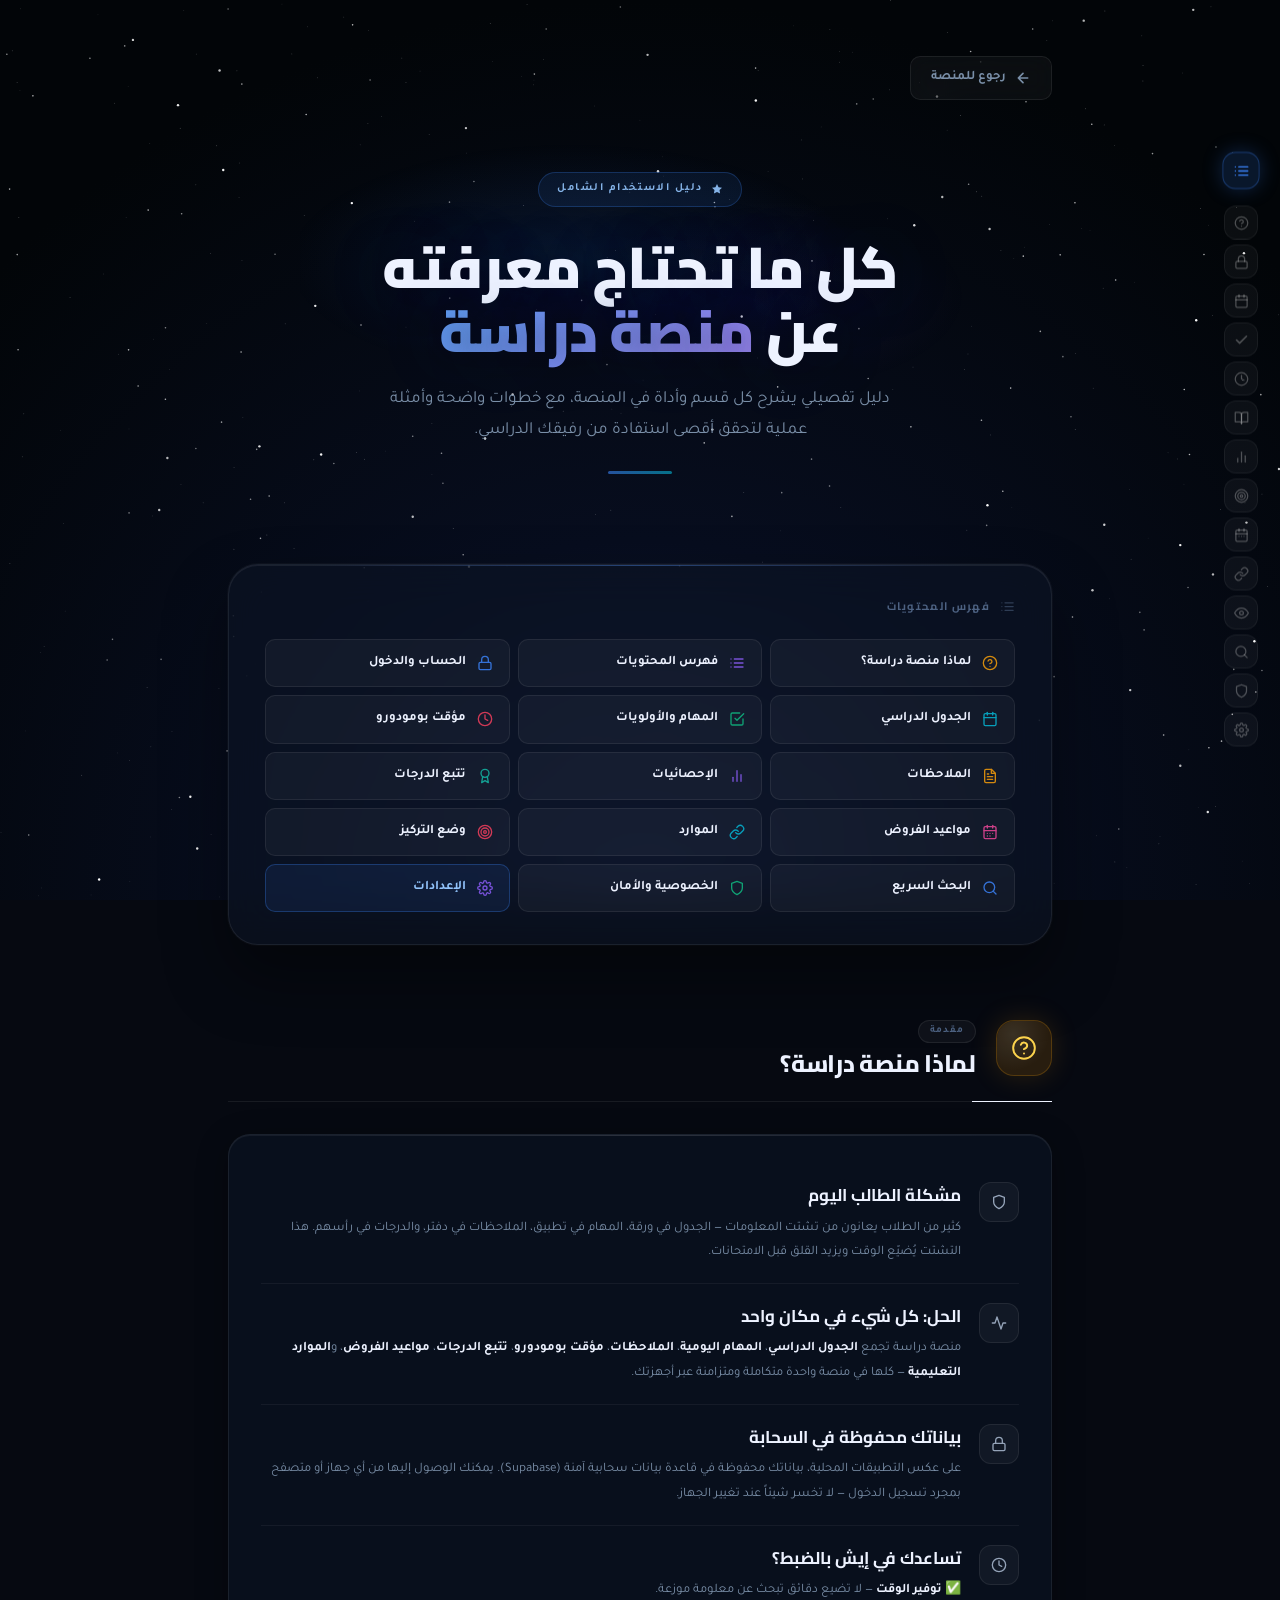
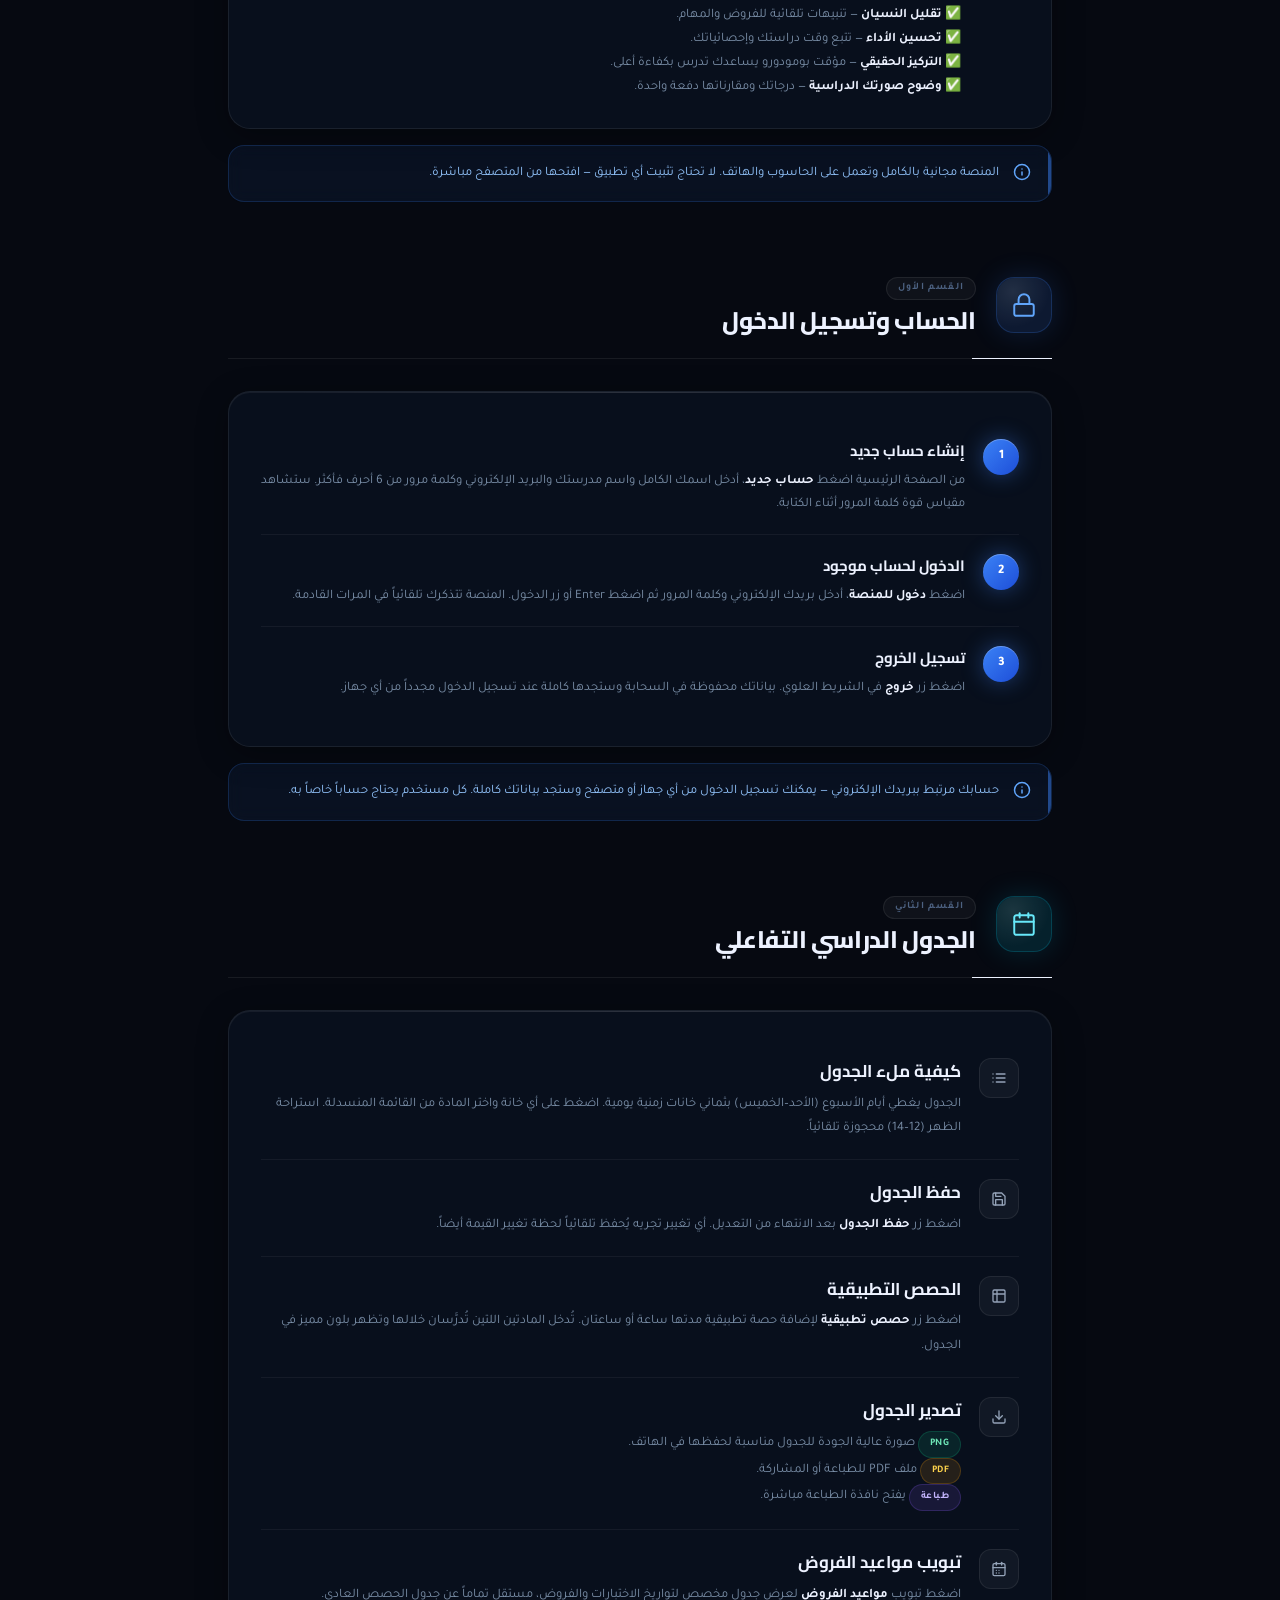
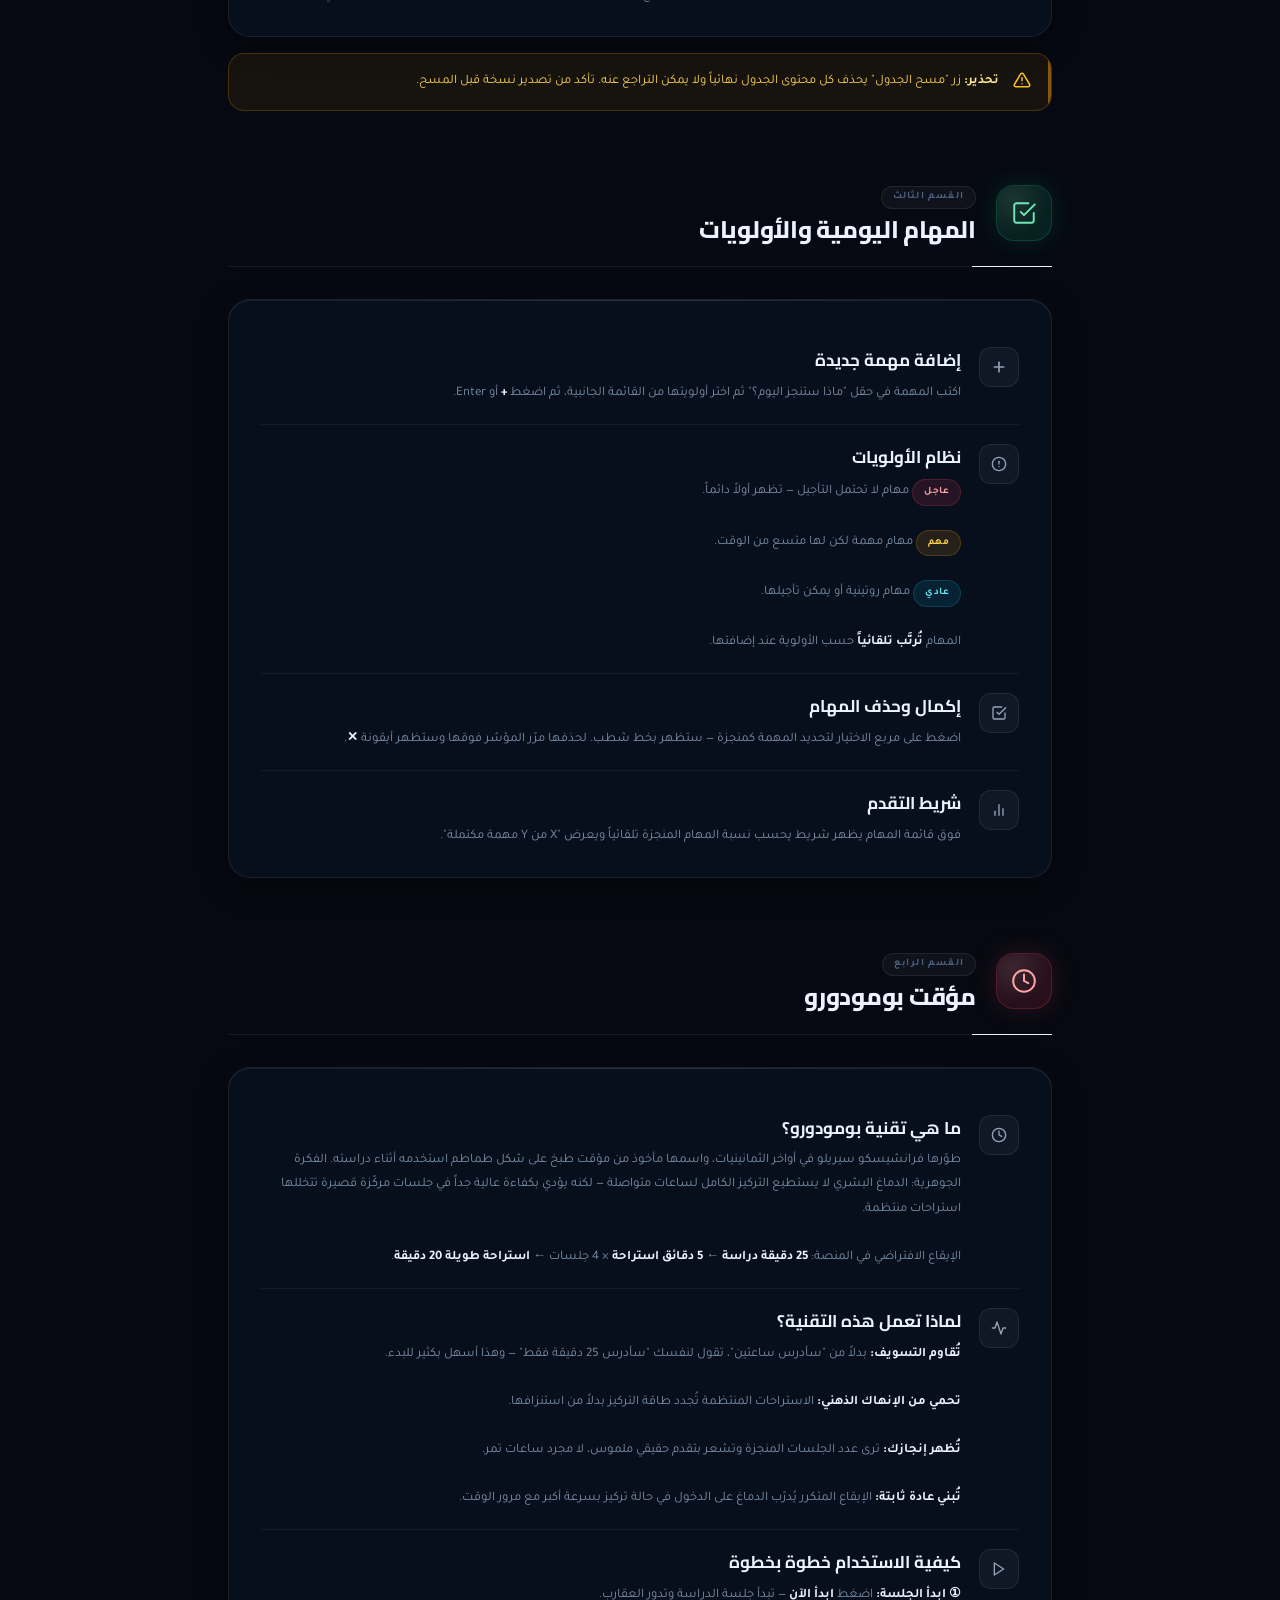
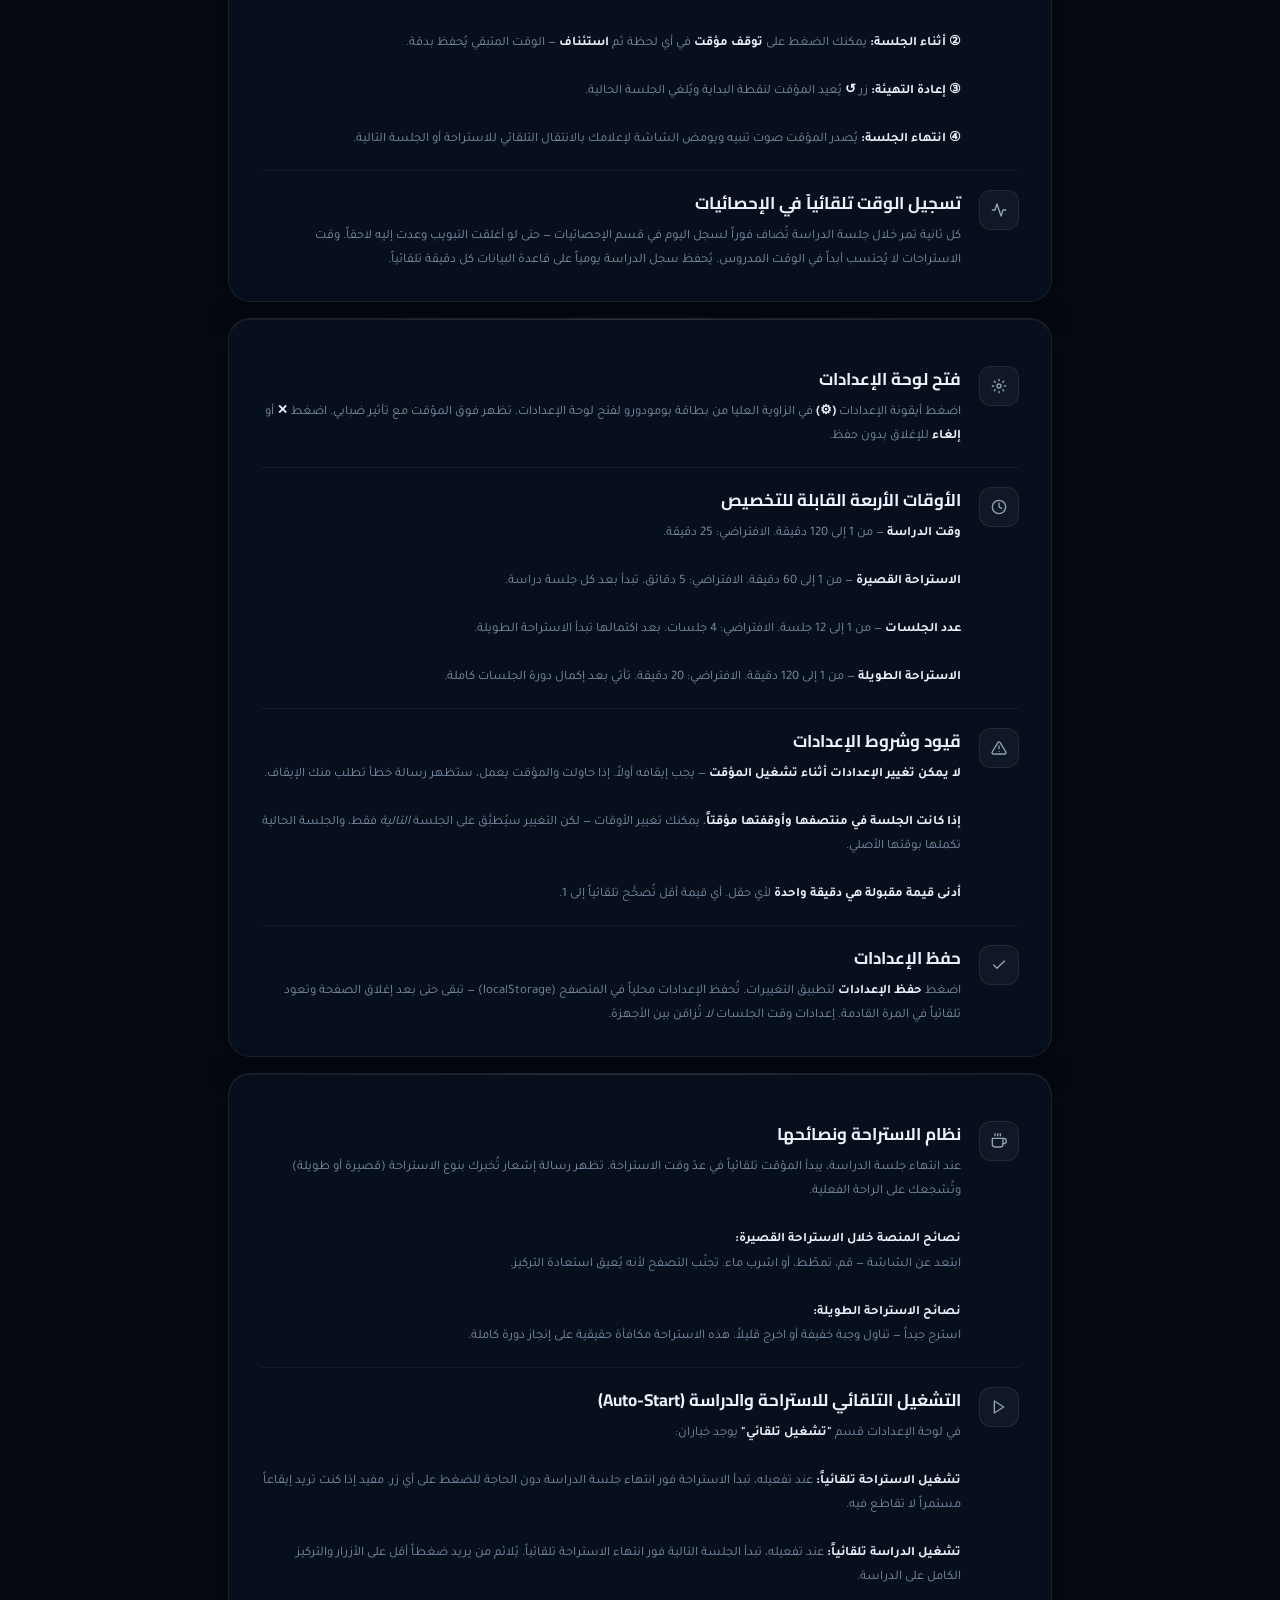
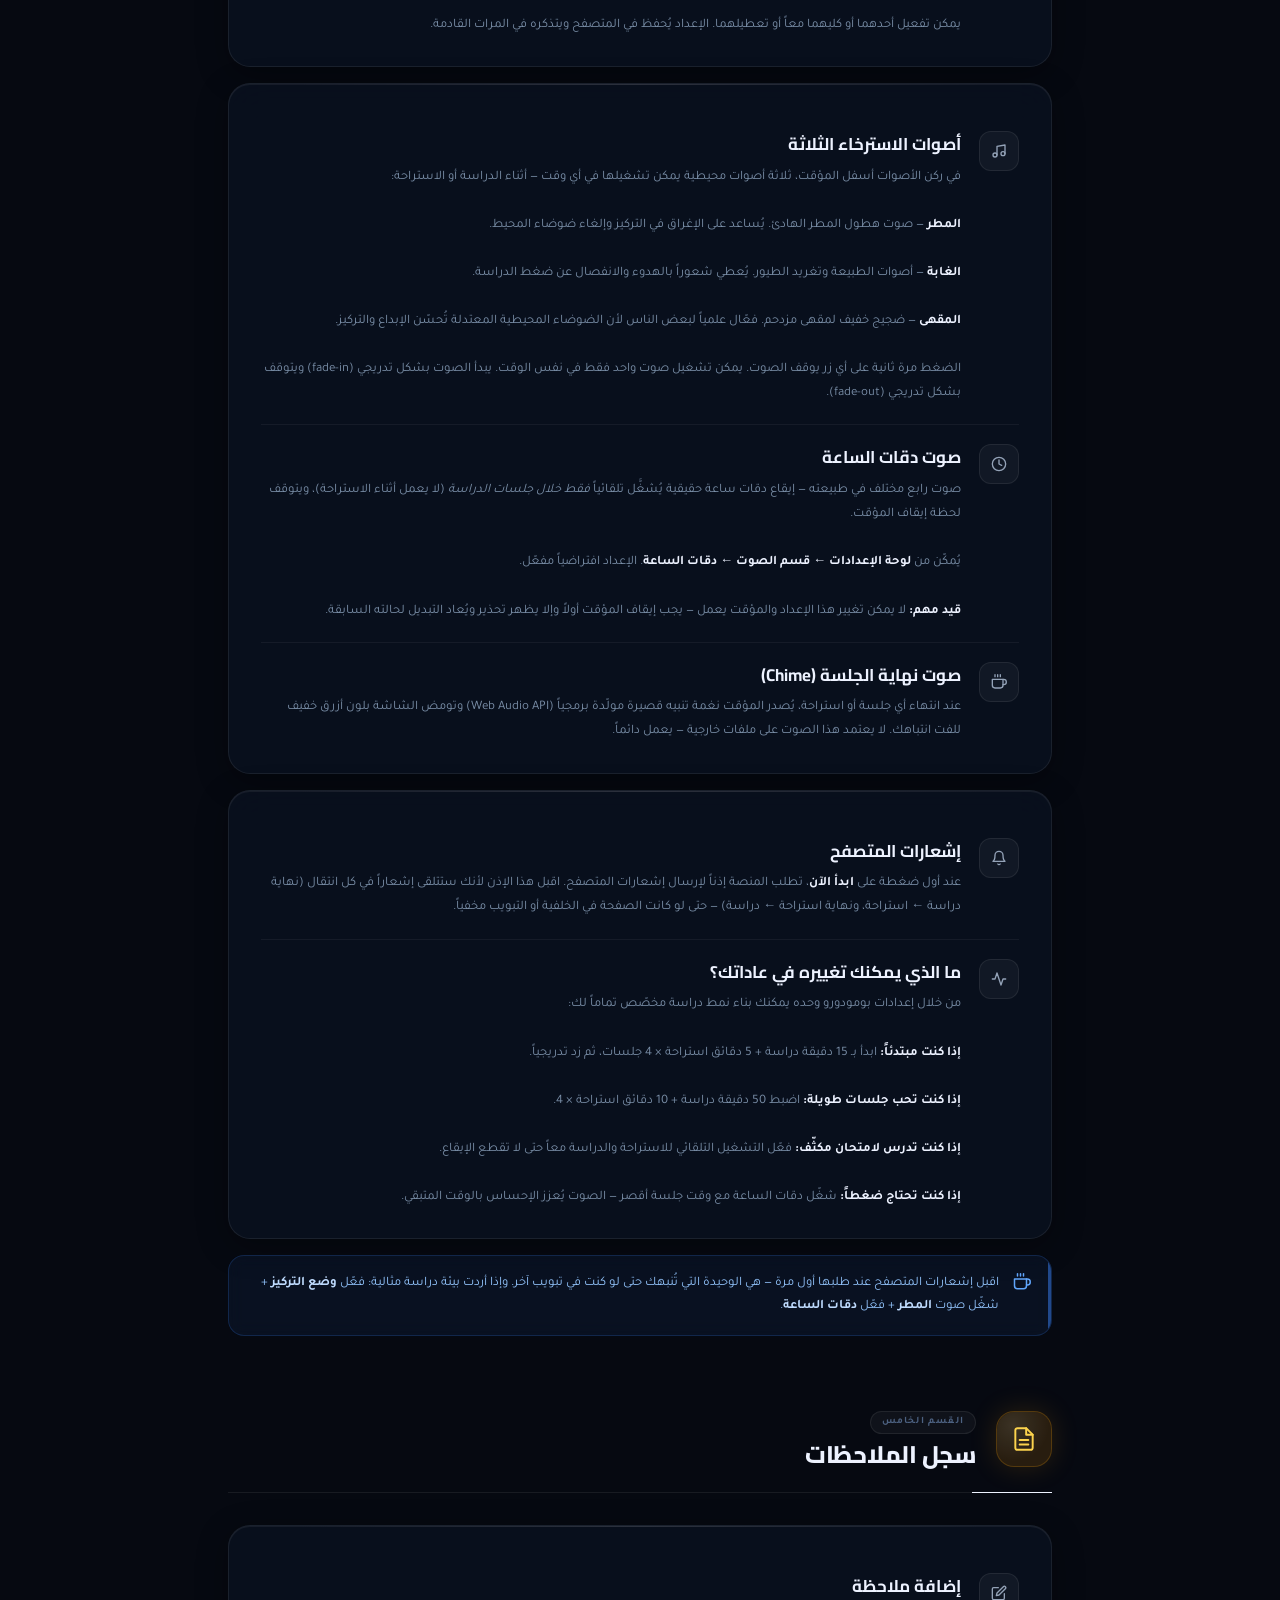
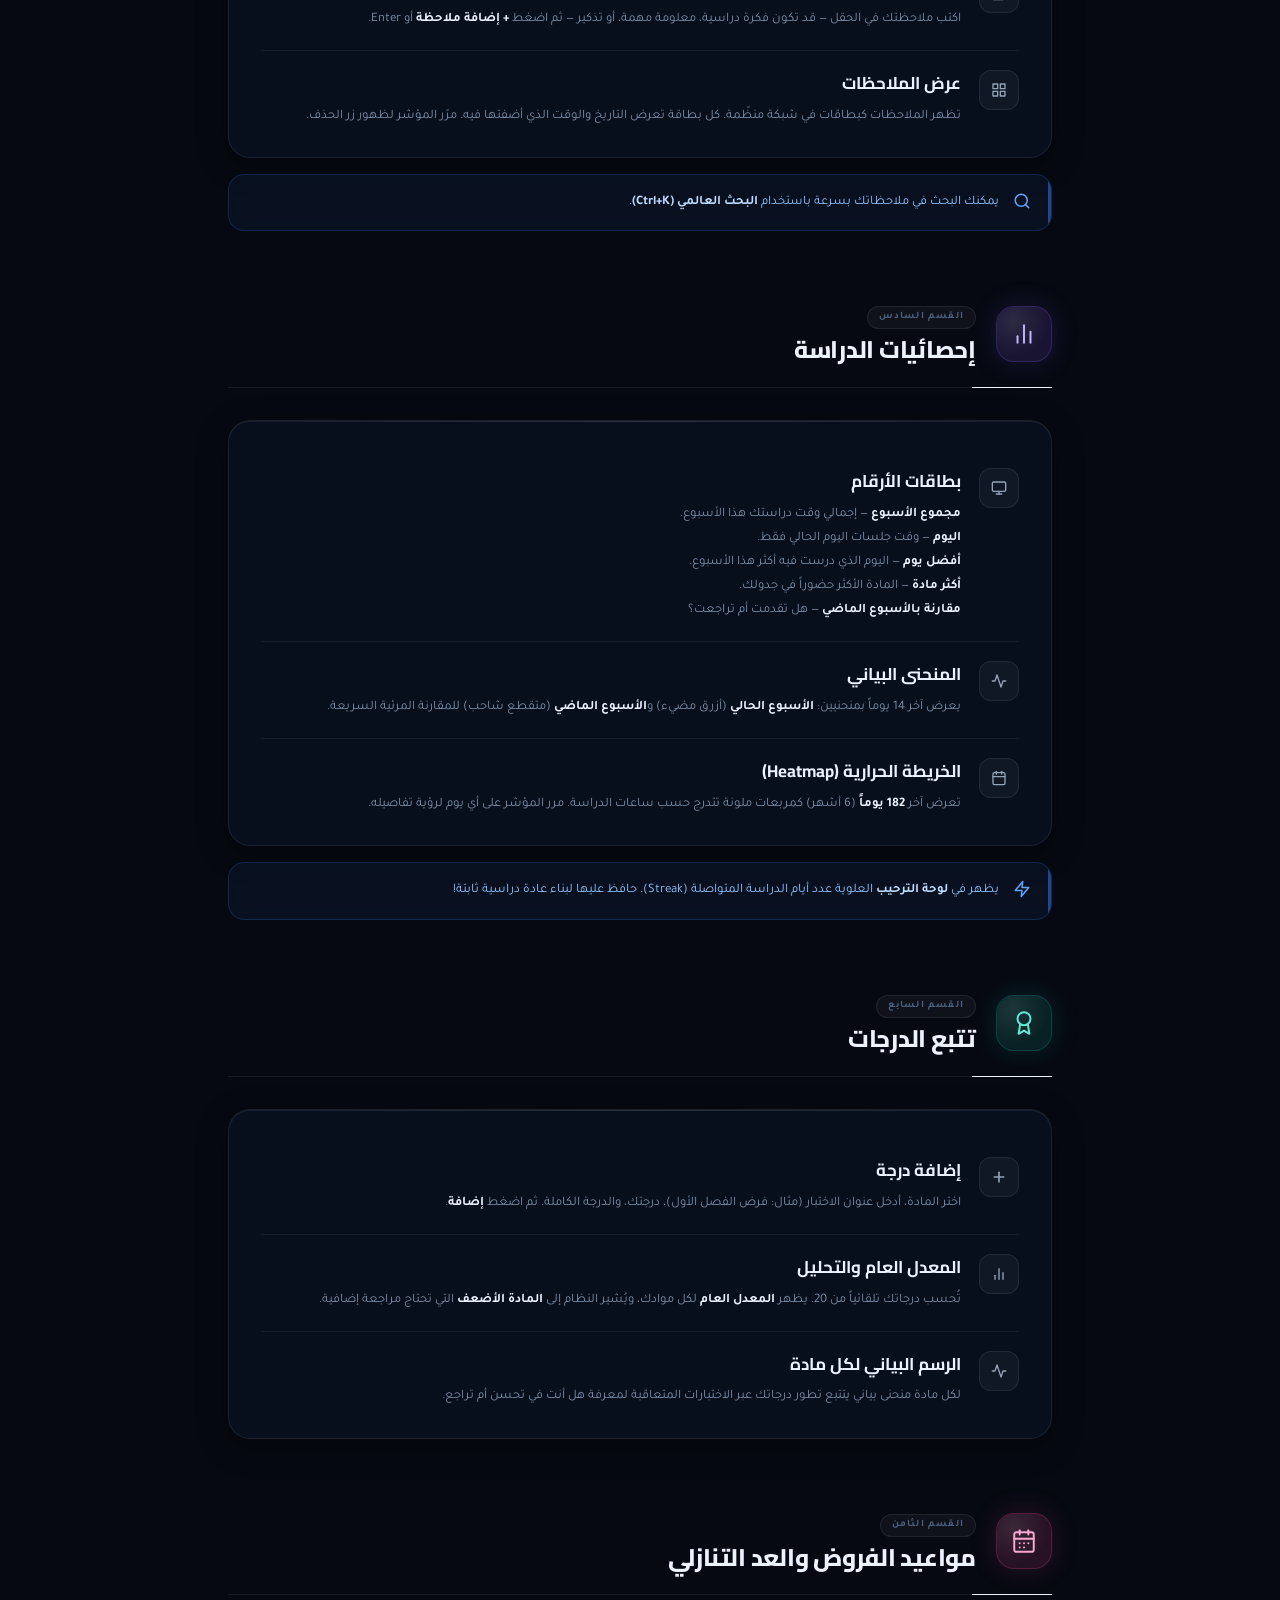
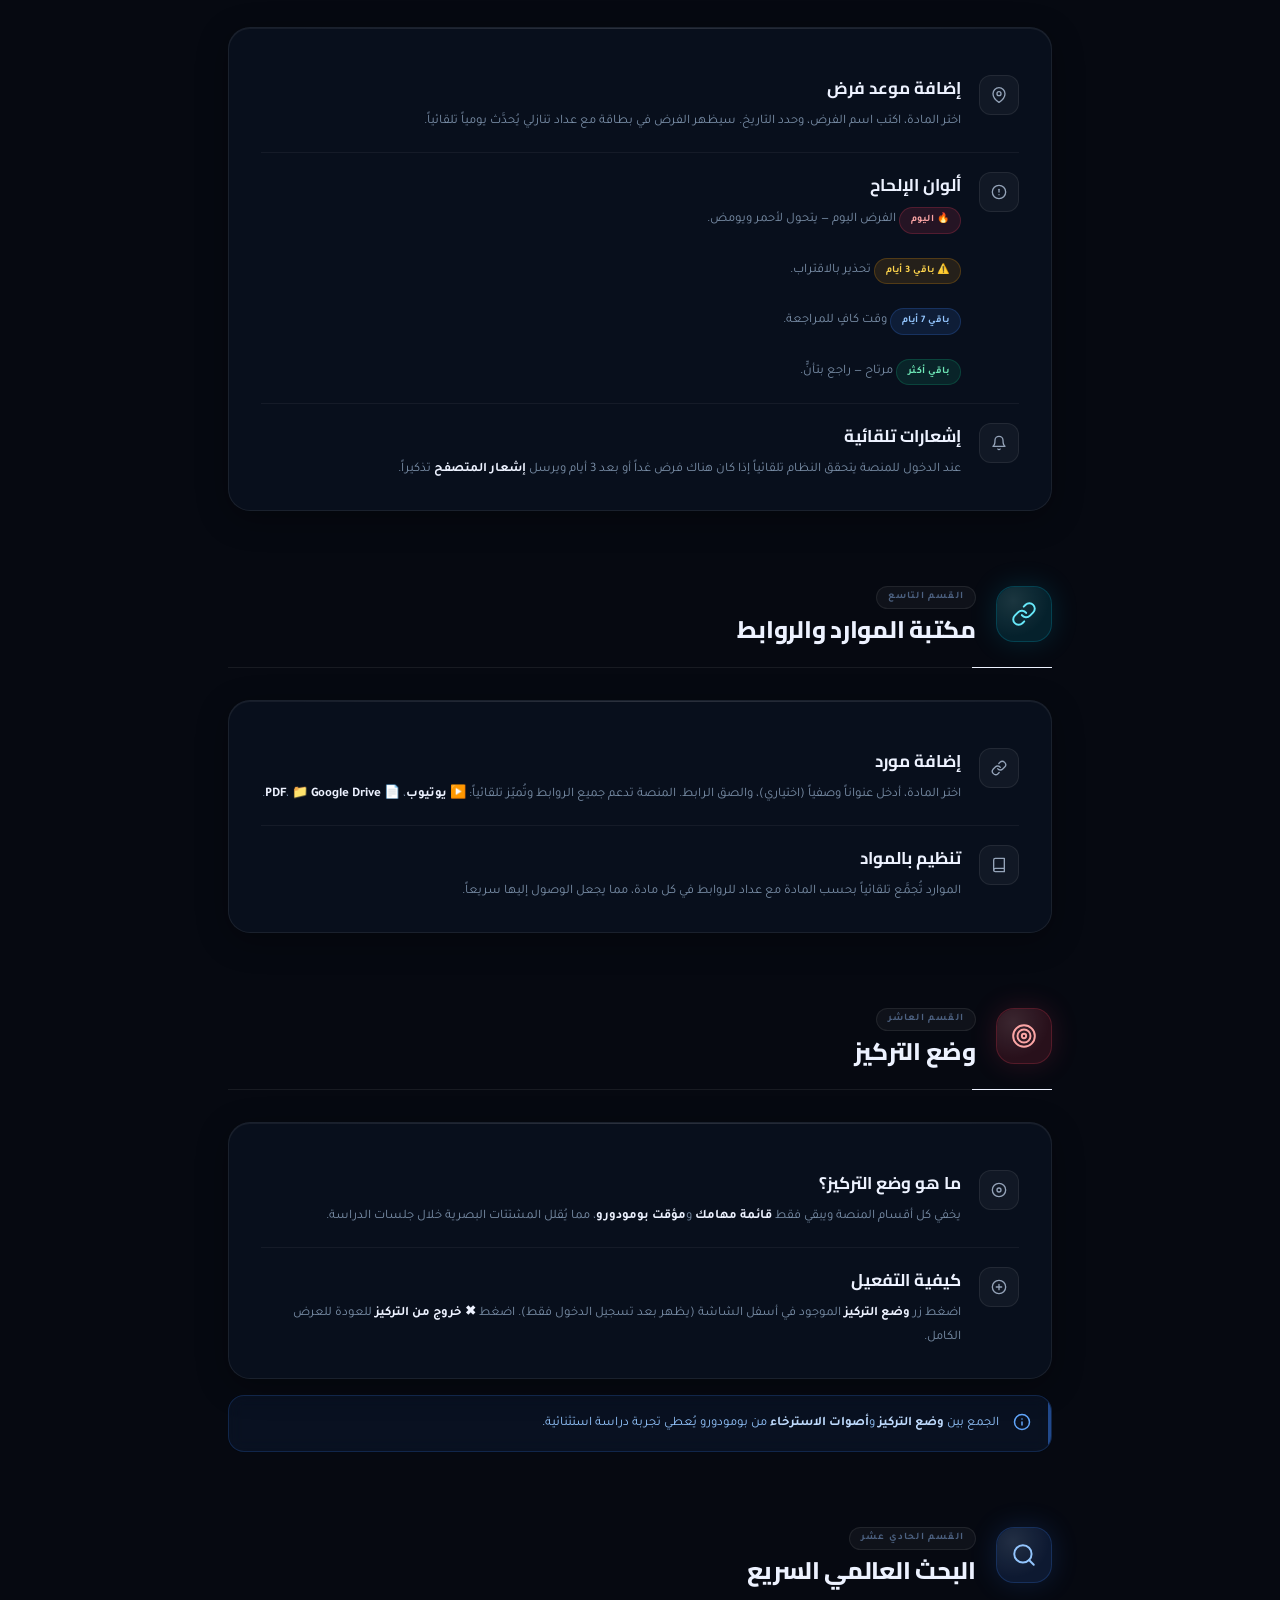
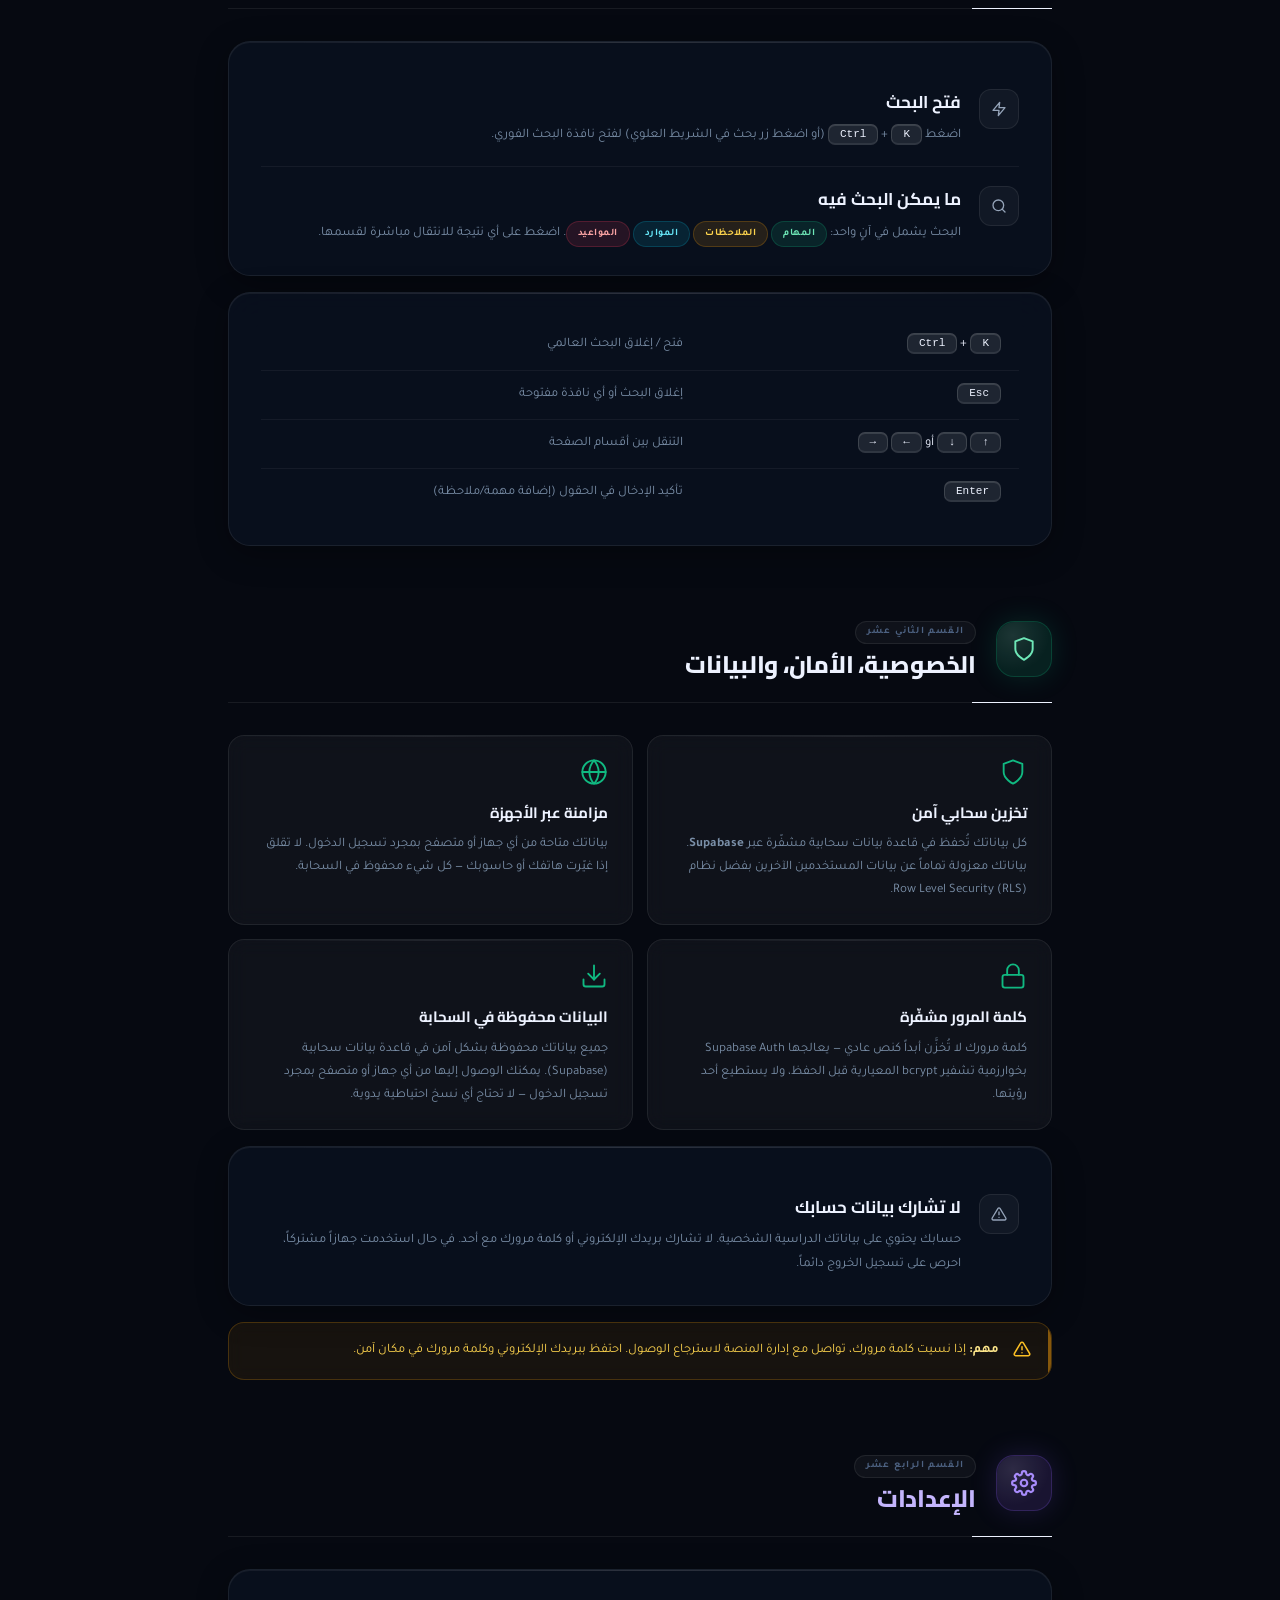
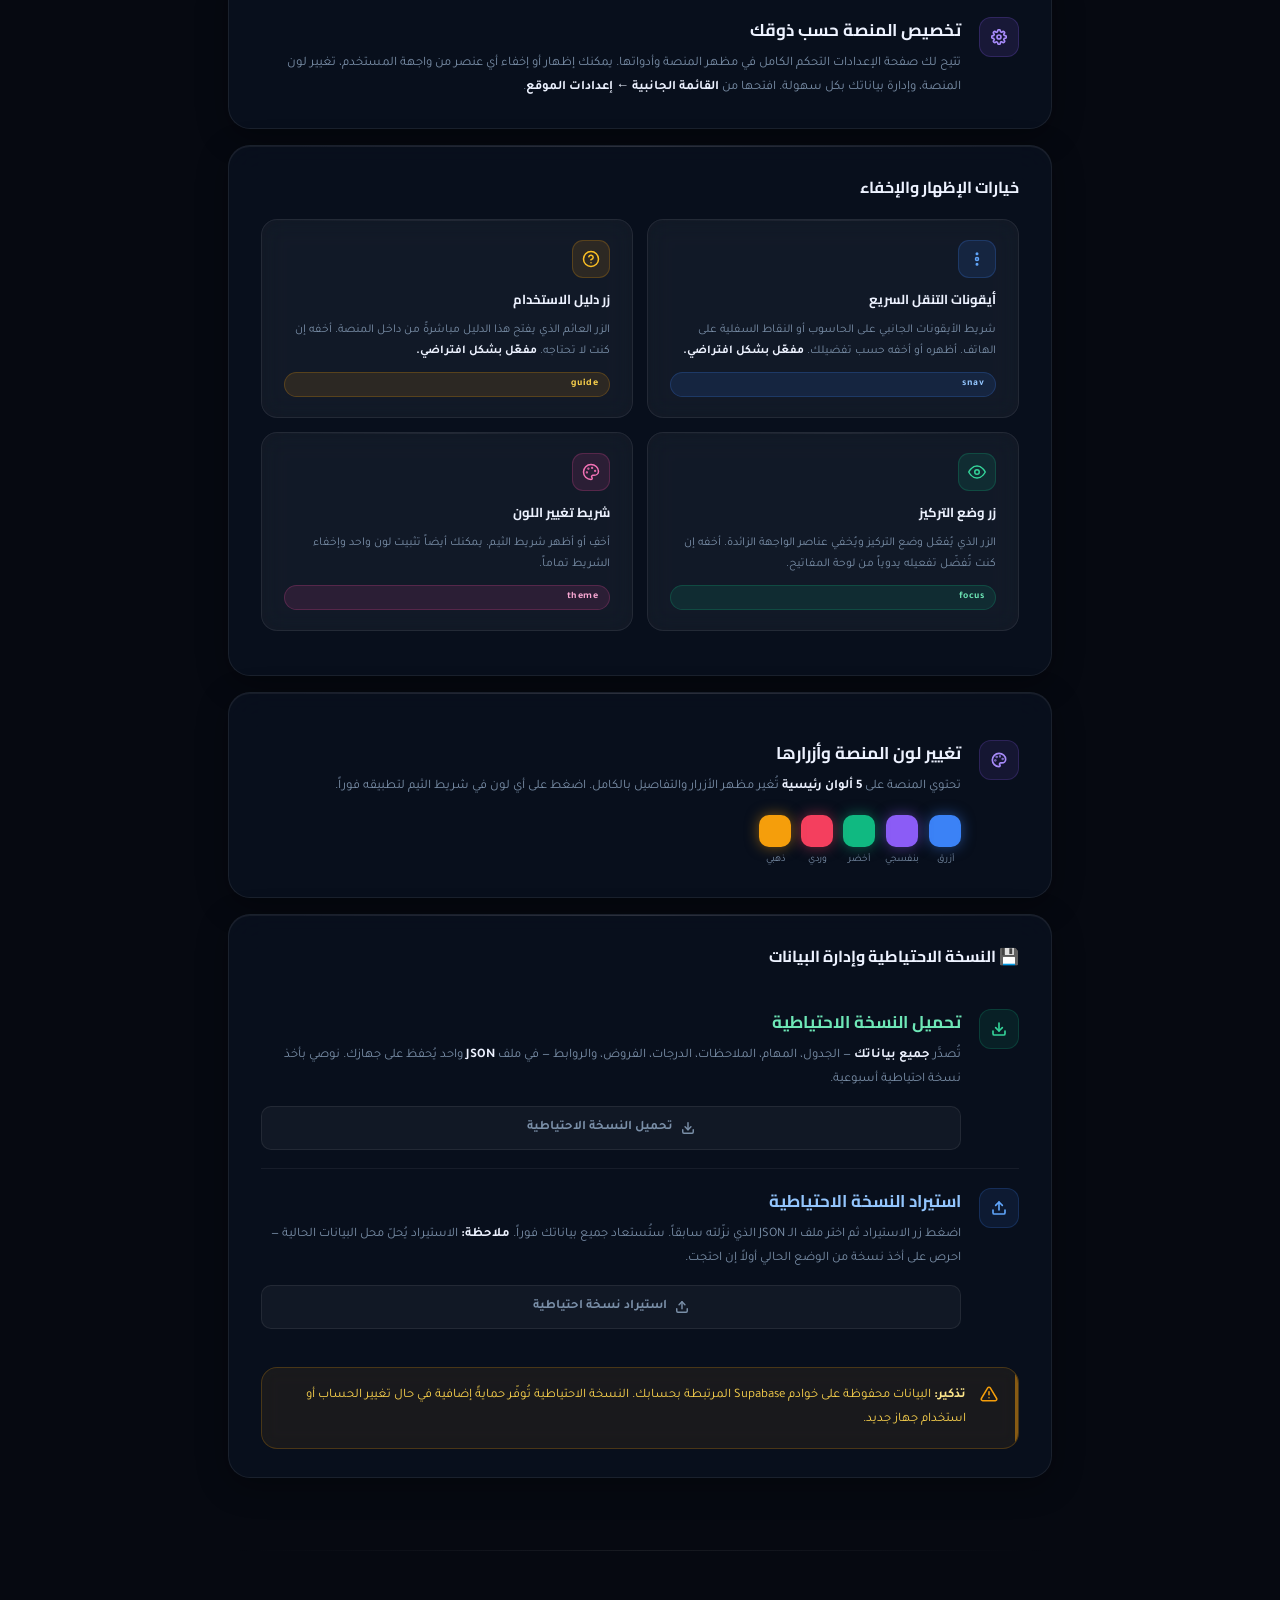
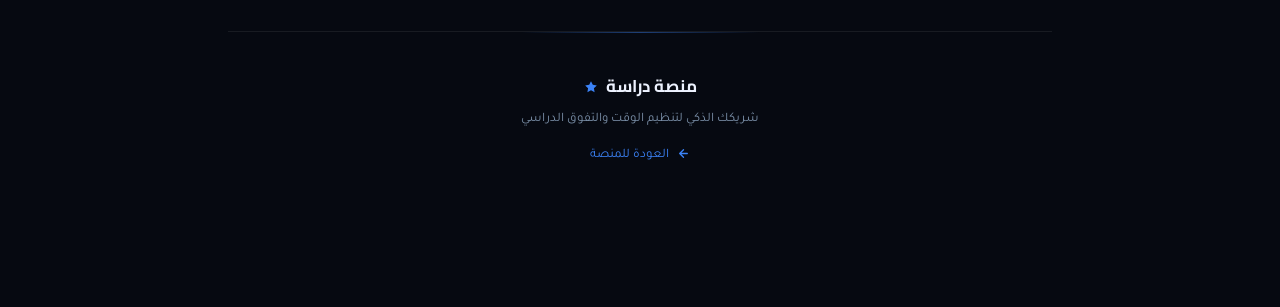
==== commit 2ce63642: "Update index.html" ====
--- a/index.html
+++ b/index.html
@@ -31,7 +31,7 @@
     </div>
 
     <div class="page-wrap">
-      <a href="https://minasa-dirassa.vercel.app" class="back-btn">
+      <a href="https://minassa-dirasa.vercel.app" class="back-btn">
         <svg
           width="16"
           height="16"
@@ -2892,7 +2892,7 @@
         </p>
         <p>شريكك الذكي لتنظيم الوقت والتفوق الدراسي</p>
         <p style="margin-top: 14px">
-          <a href="https://minasa-dirassa.vercel.app">
+          <a href="https://minassa-dirasa.vercel.app">
             <svg
               style="display: inline; vertical-align: middle; margin-left: 5px"
               width="13"
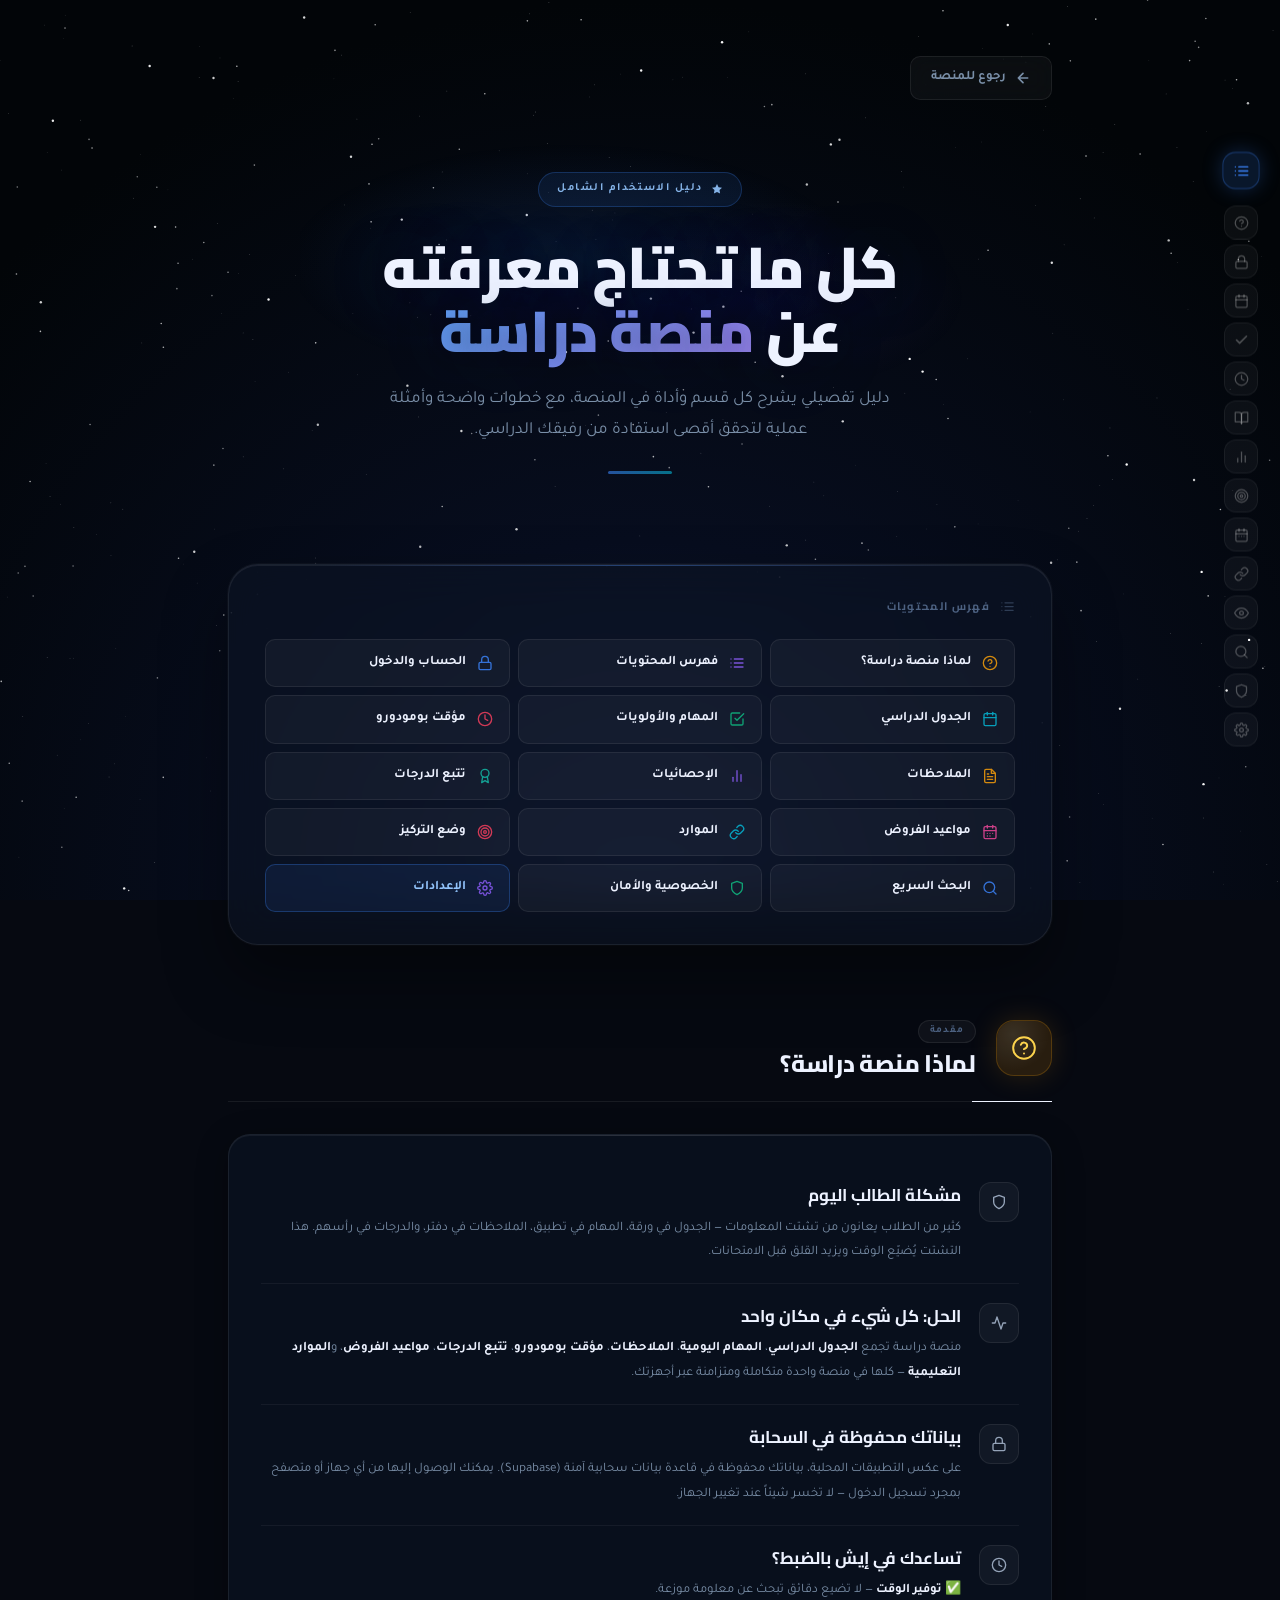
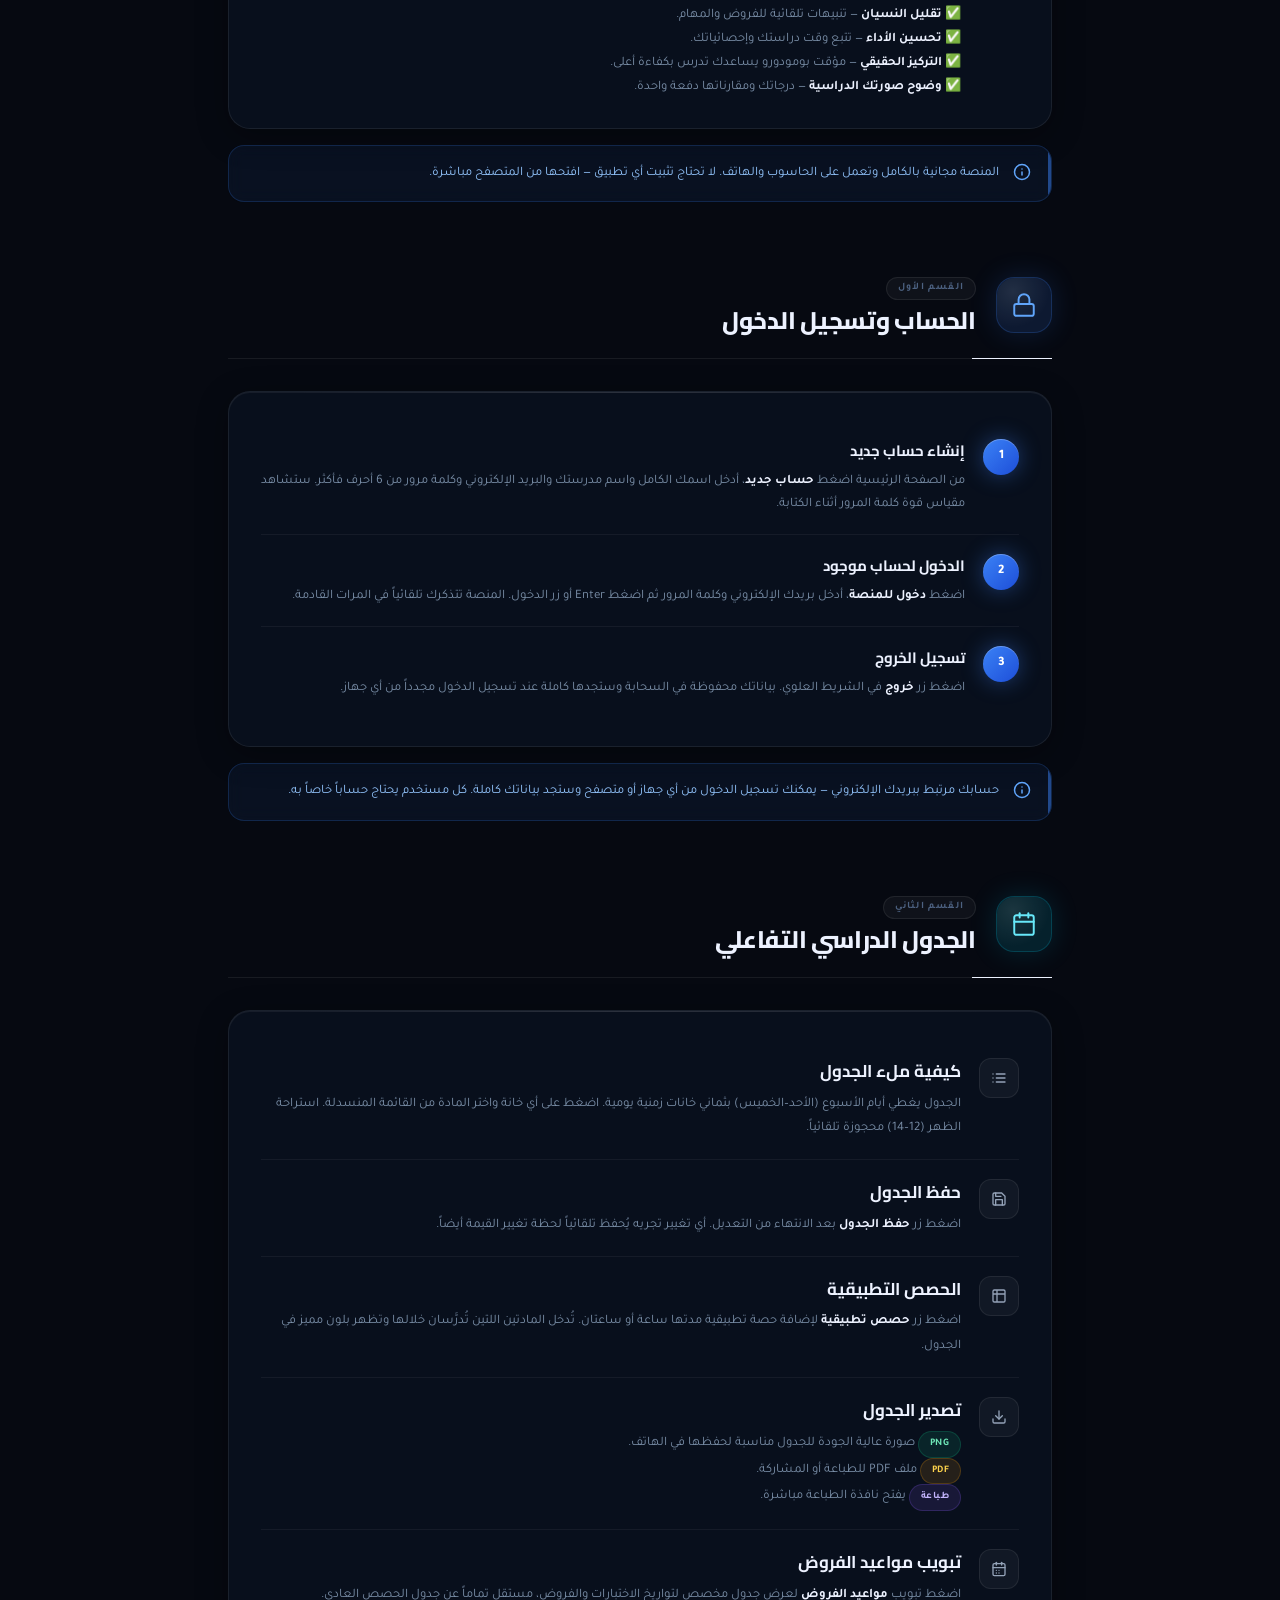
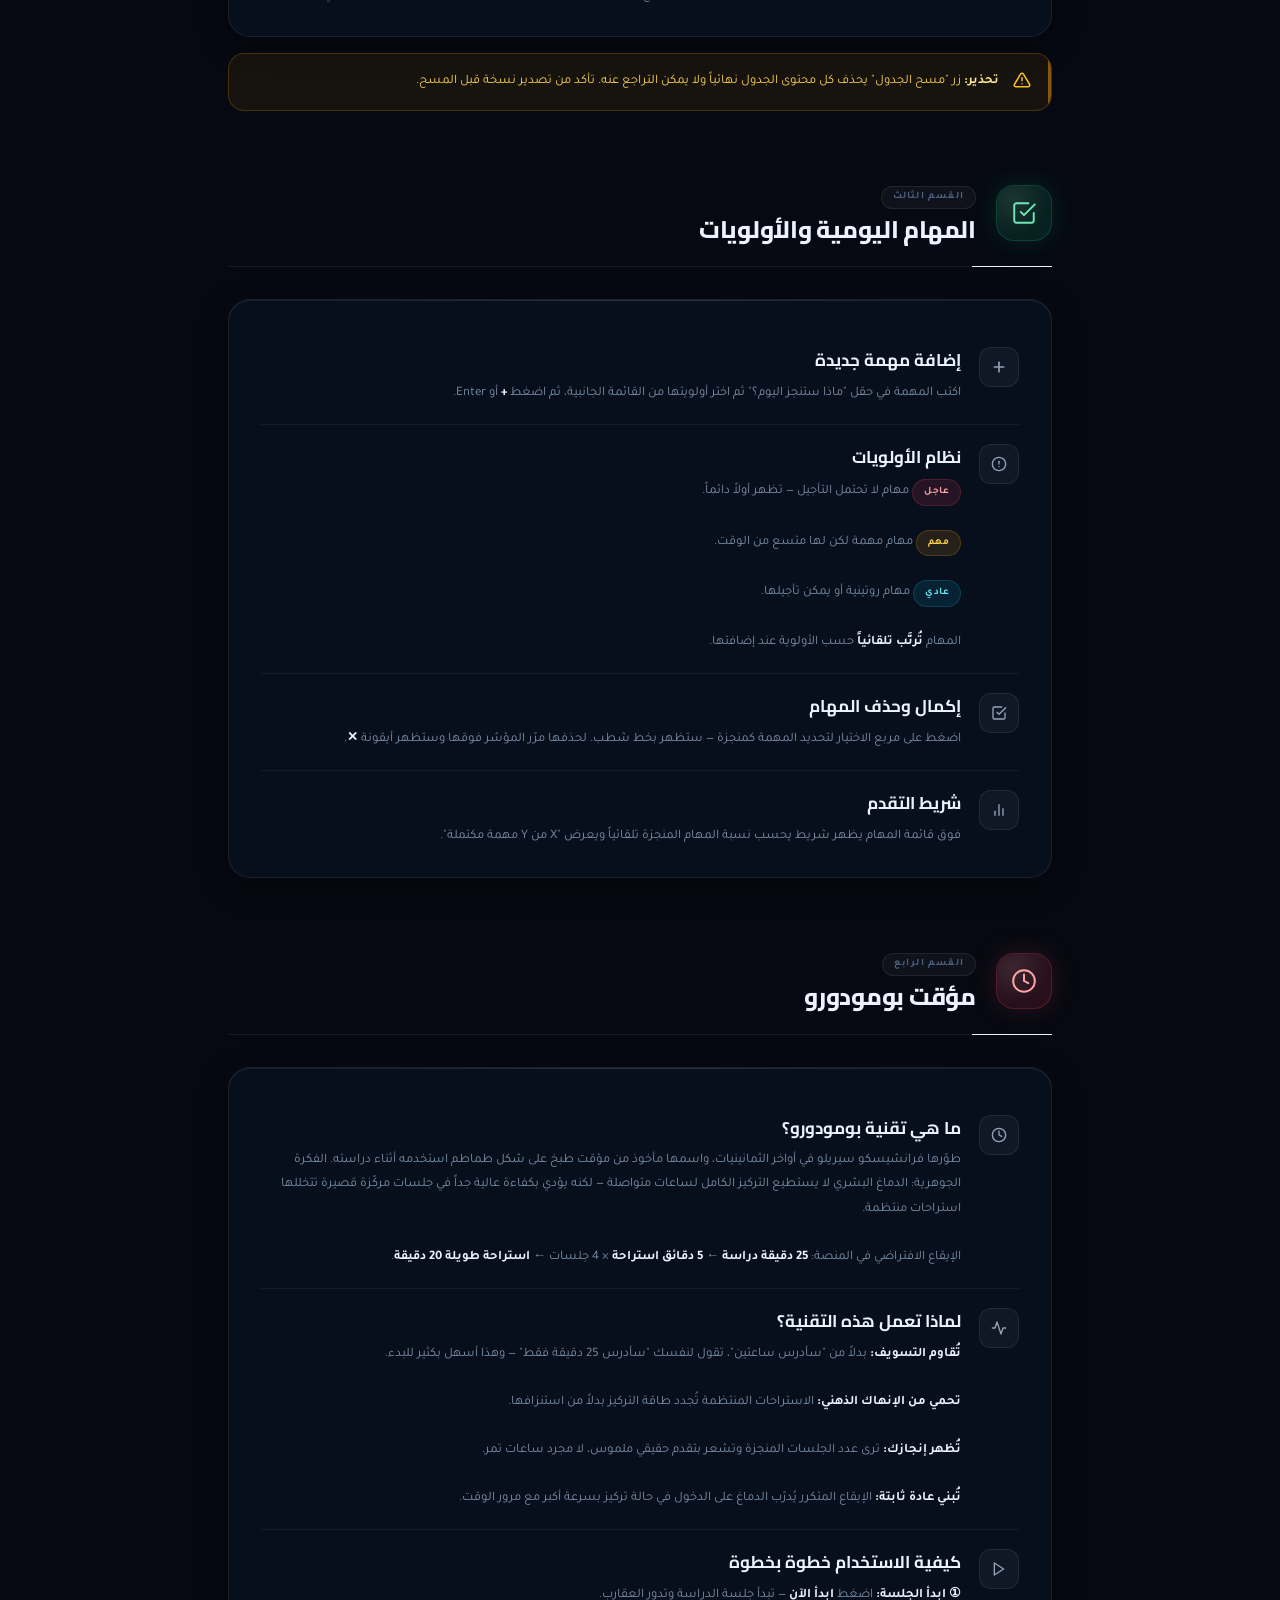
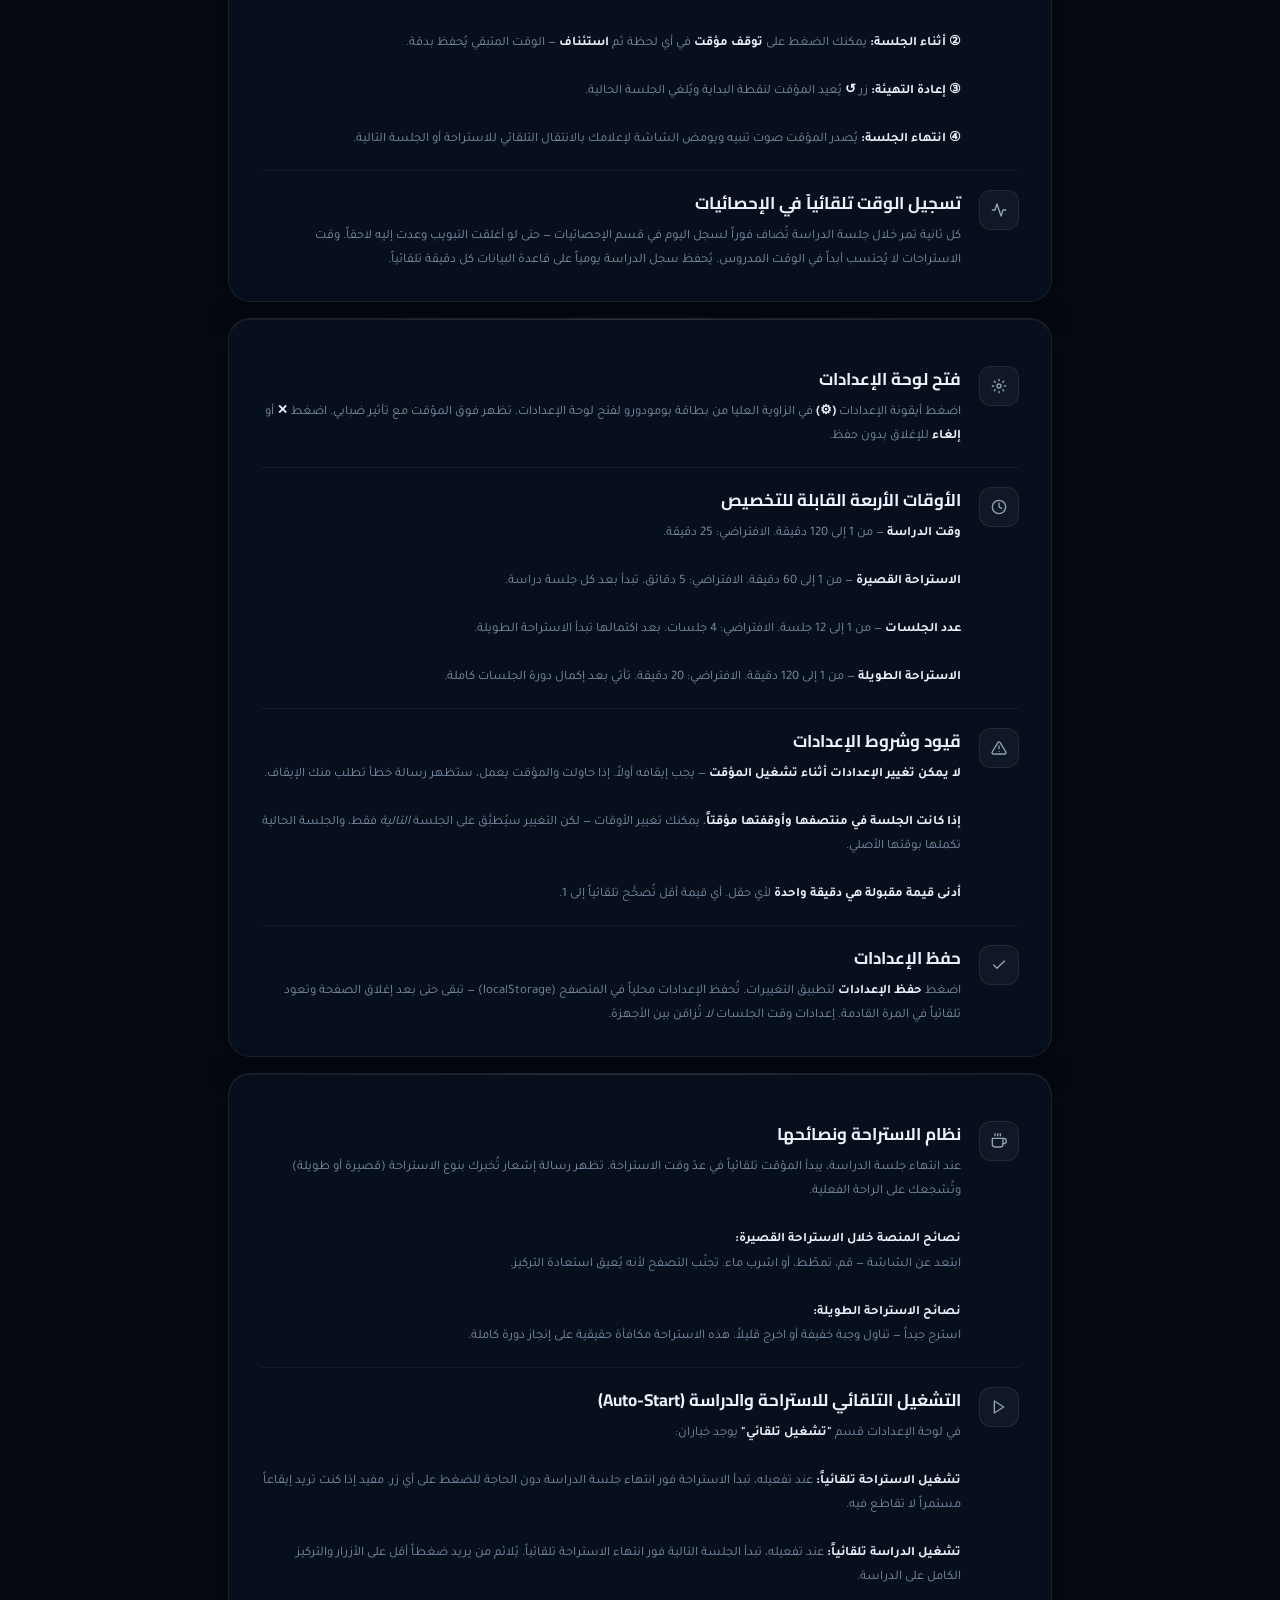
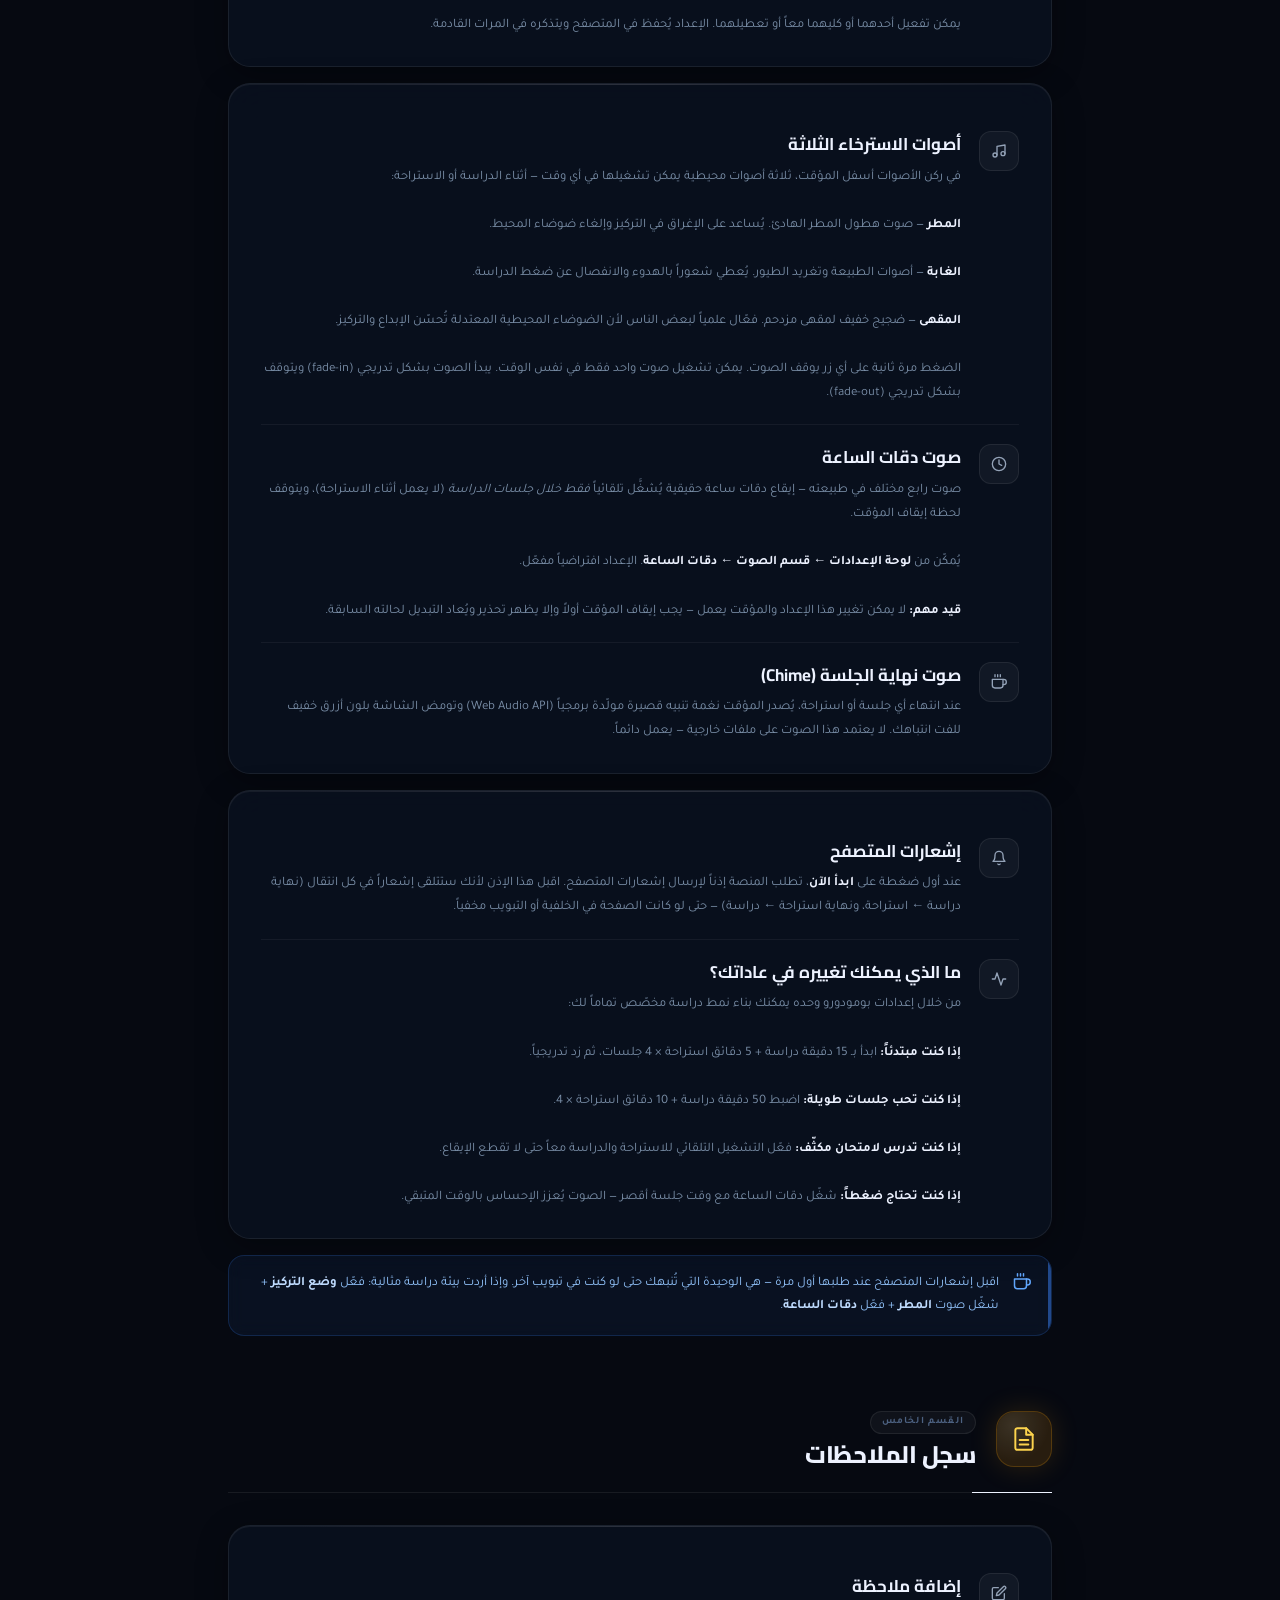
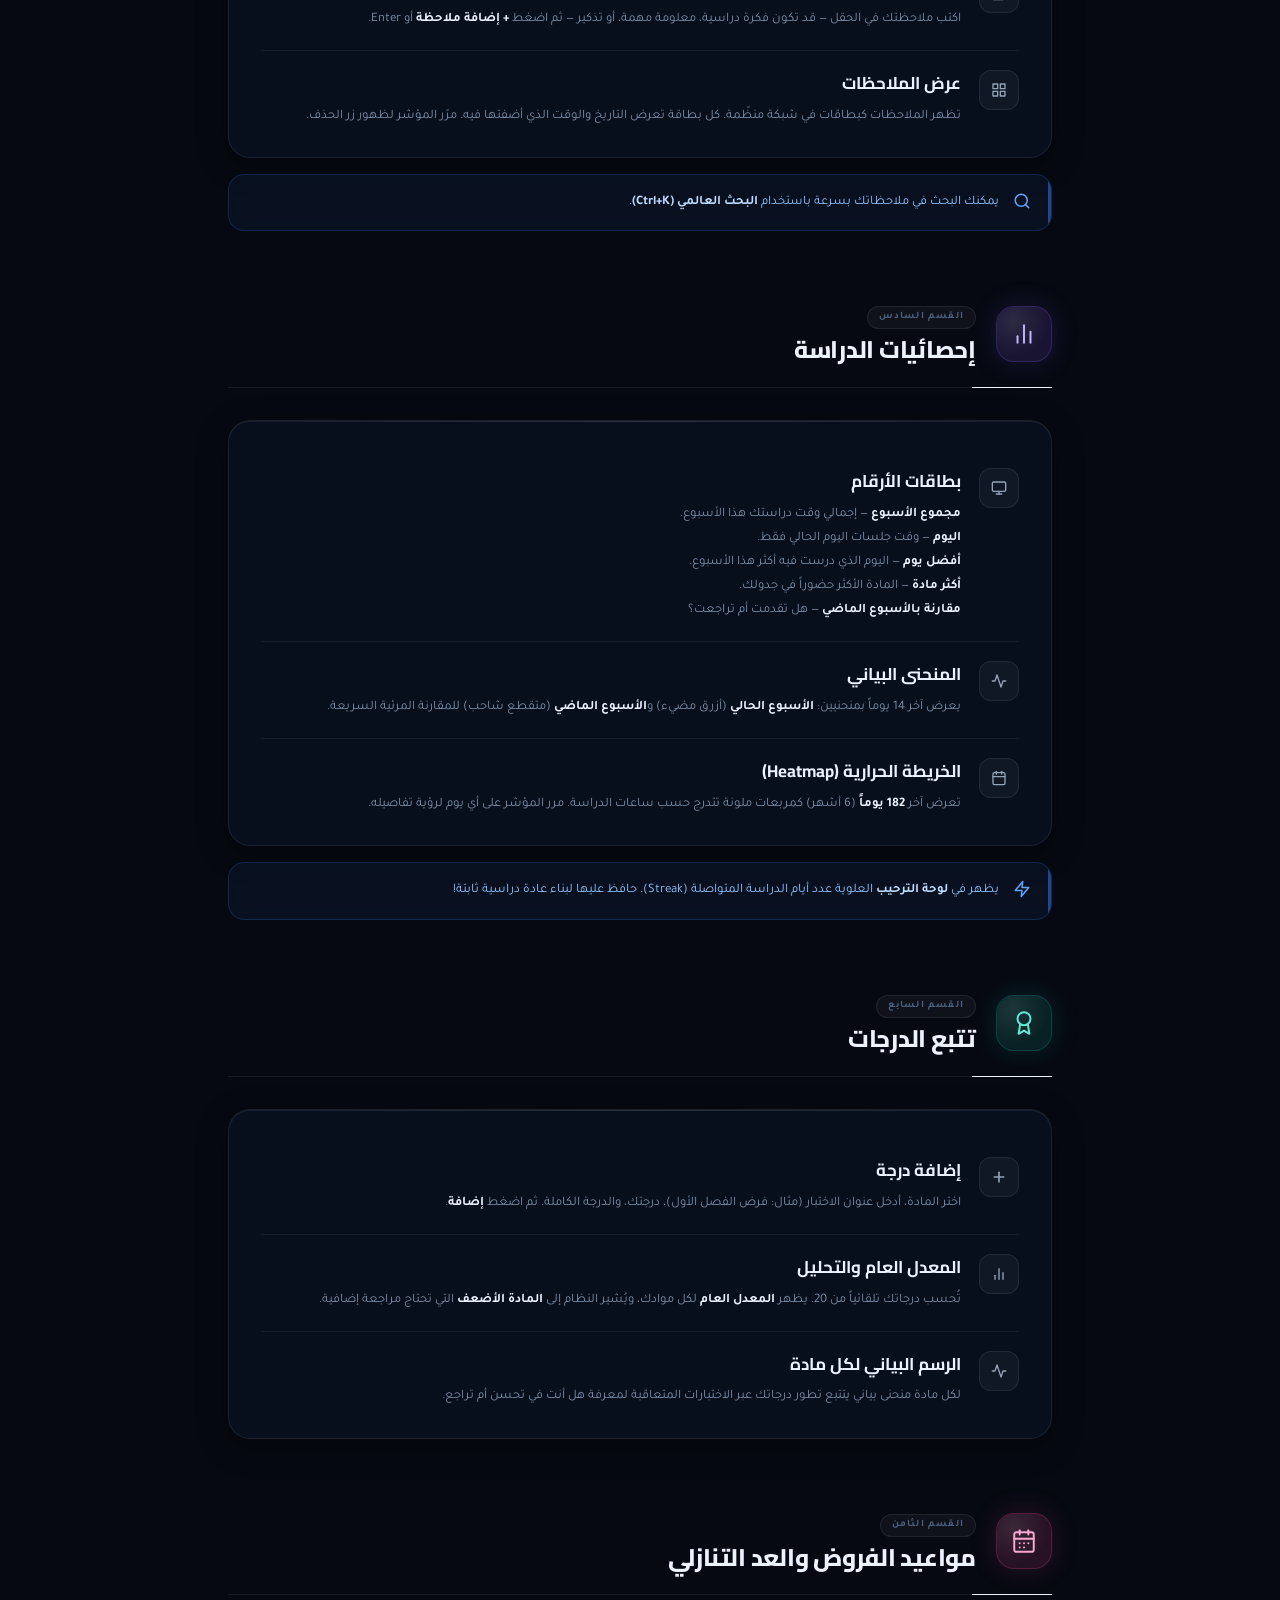
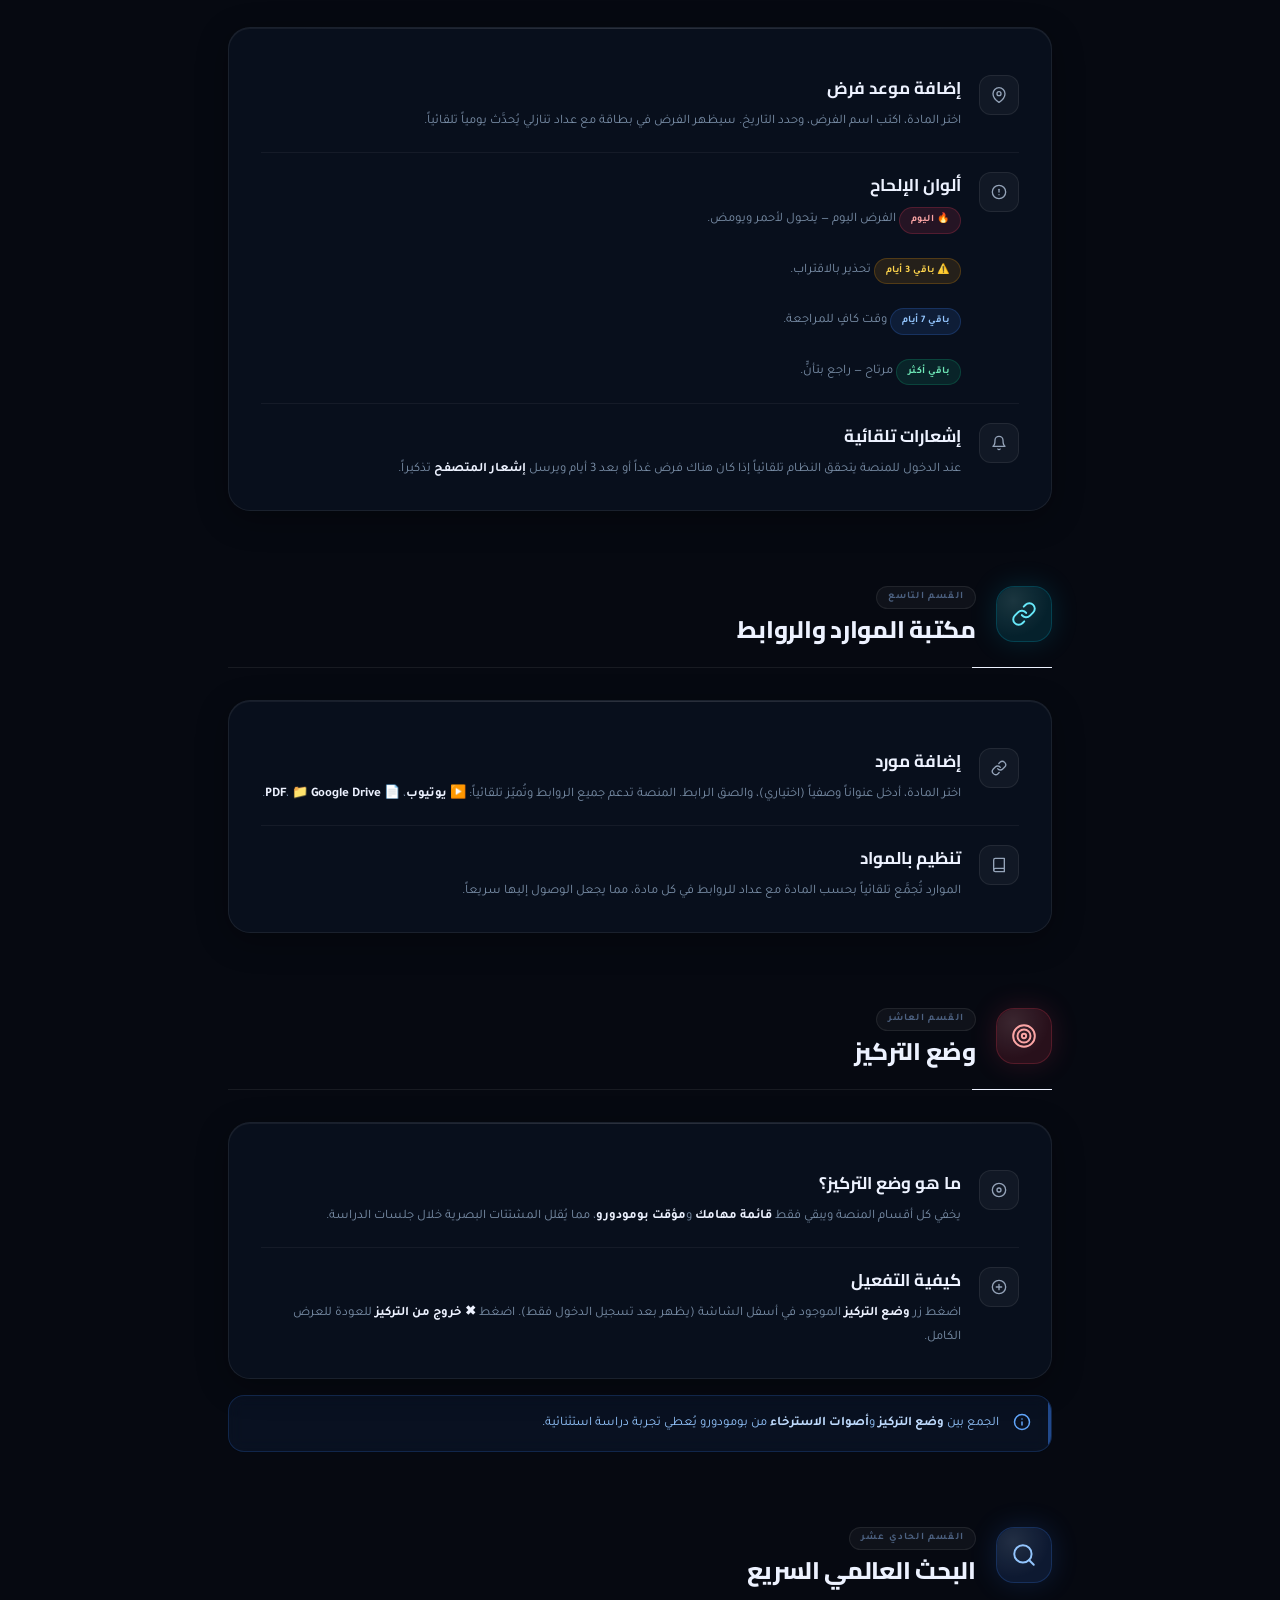
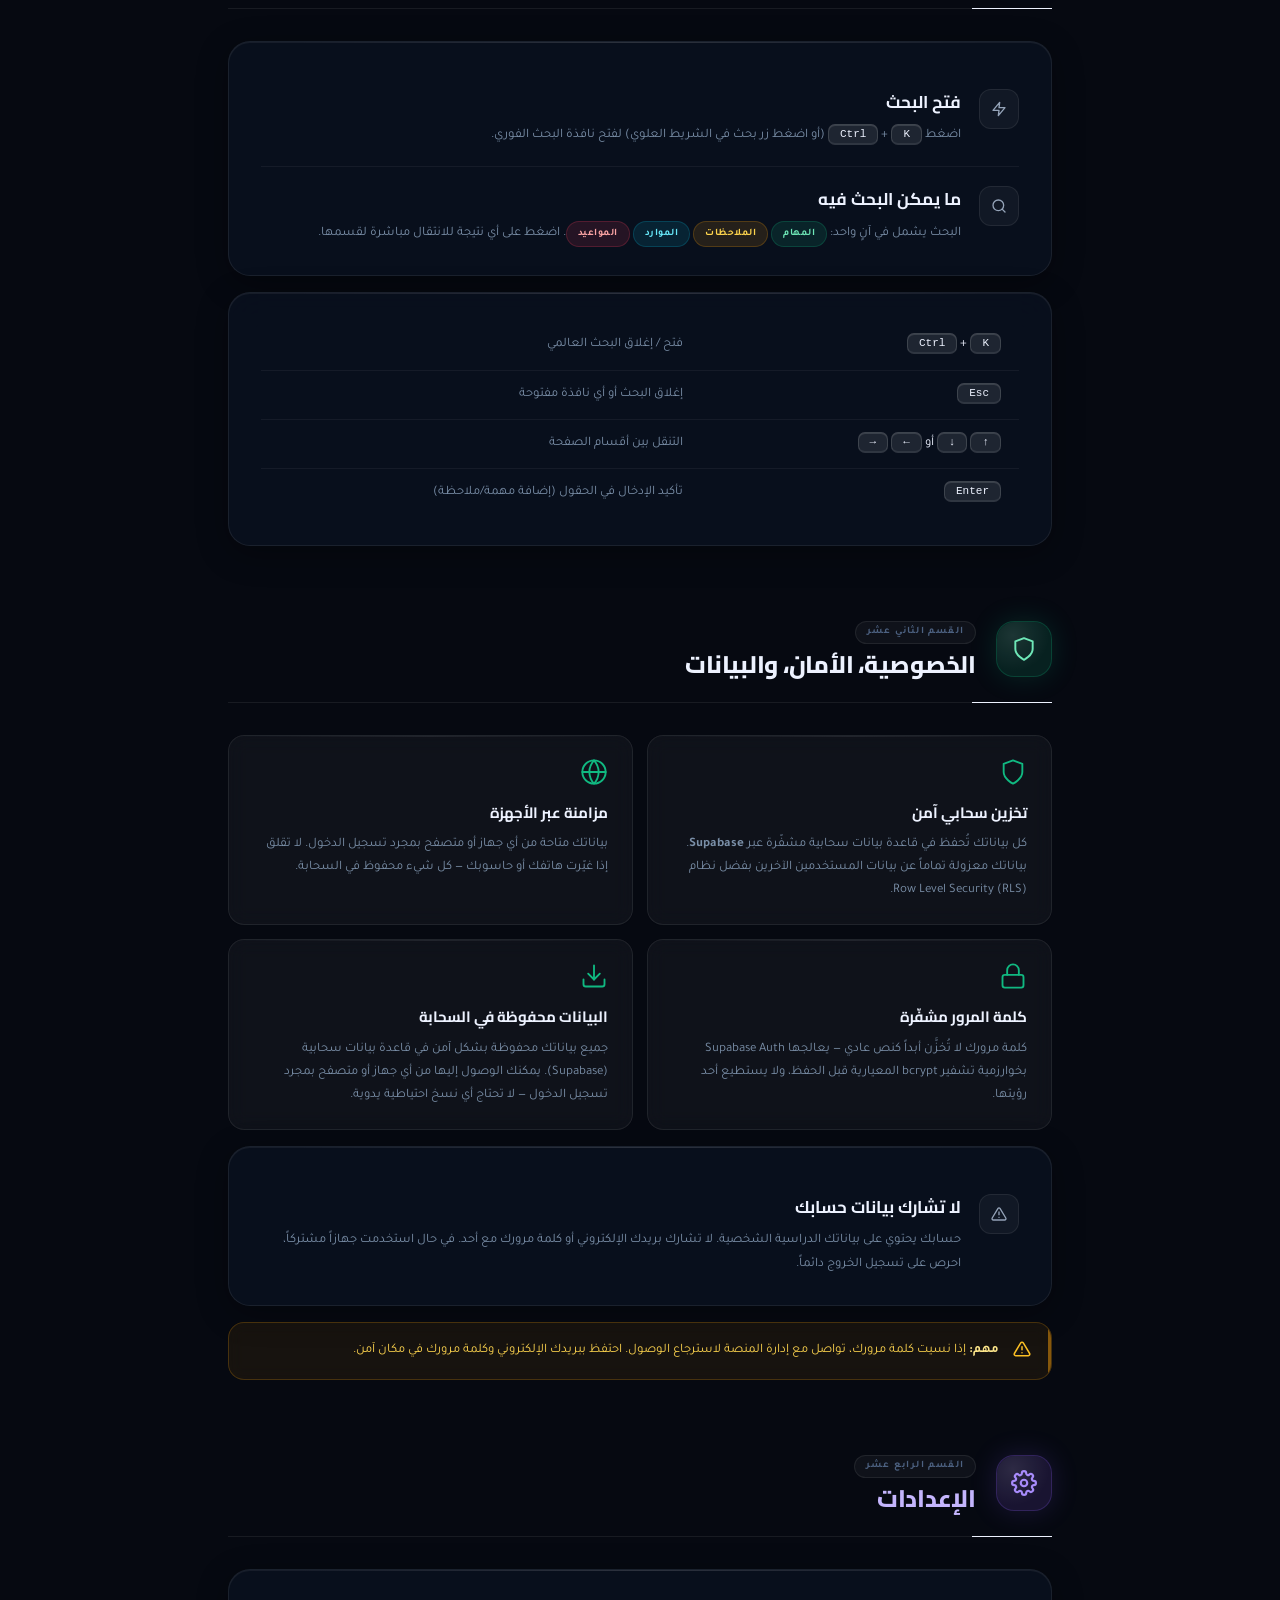
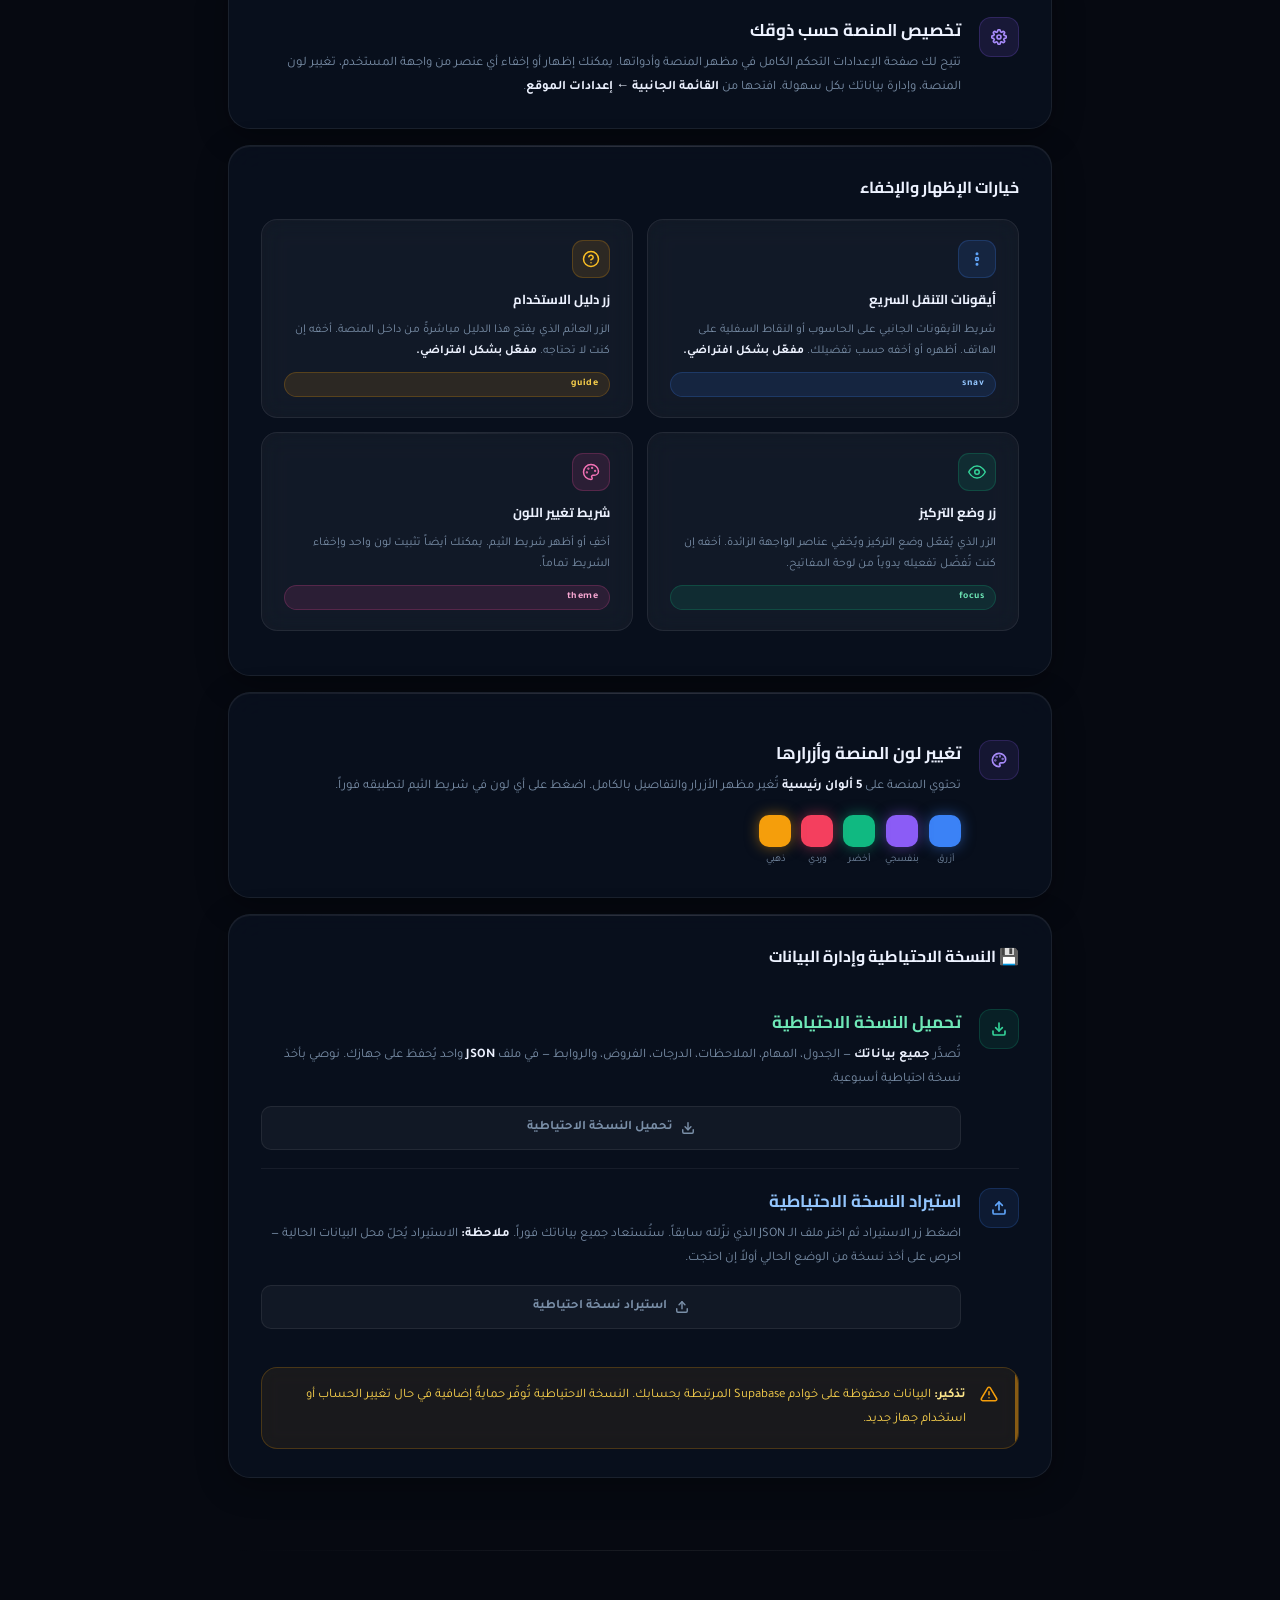
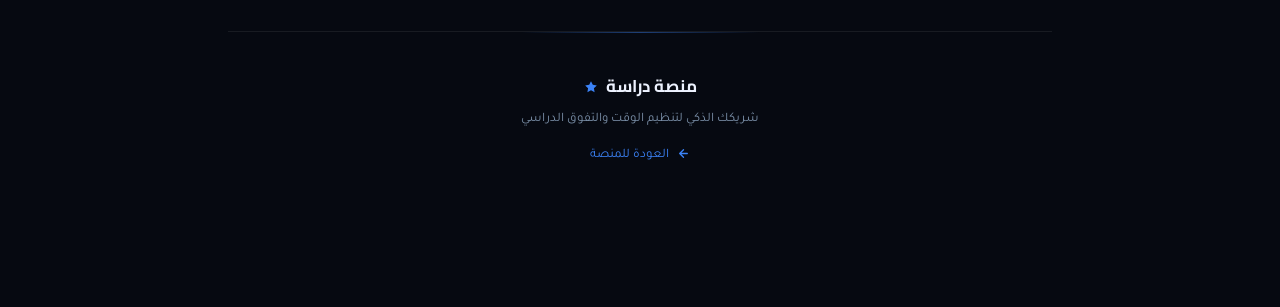
==== commit a9d17184: "Update index.html" ====
--- a/index.html
+++ b/index.html
@@ -2154,6 +2154,7 @@
         </div>
 
         <div class="card" style="margin-top: 8px">
+          <div class="shortcut-table-wrap">
           <table class="shortcut-table">
             <tr>
               <td><kbd>Ctrl</kbd> + <kbd>K</kbd></td>
@@ -2174,6 +2175,7 @@
               </td>
             </tr>
           </table>
+          </div>
         </div>
       </div>
 
--- a/styleguide.css
+++ b/styleguide.css
@@ -58,11 +58,18 @@
   padding: 0;
 }
 
+html {
+  overflow-x: hidden;
+  -webkit-text-size-adjust: 100%;
+  text-size-adjust: 100%;
+}
+
 body {
   font-family: "Tajawal", sans-serif;
   background: var(--bg);
   color: var(--text);
   min-height: 100vh;
+  width: 100%;
   overflow-x: hidden;
   -webkit-font-smoothing: antialiased;
   line-height: 1.7;
@@ -103,6 +110,7 @@
   align-items: center;
   gap: 9px;
   padding: 10px 20px;
+  min-height: 44px;
   background: var(--surf);
   border: 1px solid var(--border);
   border-radius: var(--r-sm);
@@ -115,6 +123,7 @@
   margin-bottom: 52px;
   backdrop-filter: blur(12px);
   -webkit-backdrop-filter: blur(12px);
+  touch-action: manipulation;
 }
 .back-btn:hover {
   background: var(--surf2);
@@ -138,8 +147,8 @@
   top: -60px;
   left: 50%;
   transform: translateX(-50%);
-  width: 680px;
-  height: 340px;
+  width: min(680px, 100vw);
+  height: clamp(200px, 40vw, 340px);
   background:
     radial-gradient(
       ellipse 60% 50% at 40% 50%,
@@ -297,6 +306,7 @@
   align-items: center;
   gap: 11px;
   padding: 12px 16px;
+  min-height: 44px;
   background: var(--surf);
   border: 1px solid var(--border);
   border-radius: var(--r-sm);
@@ -309,6 +319,8 @@
   user-select: none;
   position: relative;
   overflow: hidden;
+  touch-action: manipulation;
+  -webkit-tap-highlight-color: transparent;
 }
 .toc-item::before {
   content: "";
@@ -728,8 +740,15 @@
 }
 
 /* ────────────────── SHORTCUT TABLE ────────────────── */
+.shortcut-table-wrap {
+  overflow-x: auto;
+  -webkit-overflow-scrolling: touch;
+  margin: 0 -4px;
+  padding: 0 4px;
+}
 .shortcut-table {
   width: 100%;
+  min-width: 300px;
   border-collapse: collapse;
 }
 .shortcut-table td {
@@ -1308,38 +1327,30 @@
     flex-shrink: 0;
     border: none;
     outline: none;
+    position: relative;
+    touch-action: manipulation;
+    -webkit-tap-highlight-color: transparent;
+  }
+  /* expand tap area to 26px minimum */
+  .mdot::after {
+    content: "";
+    position: absolute;
+    inset: -10px;
   }
   .mdot.active {
     width: 10px;
     height: 10px;
-    background: var(--blue); /* overridden by JS per color */
+    background: var(--blue);
     box-shadow: 0 0 10px currentColor;
   }
-  /* color classes */
-  .mdot.c-blue {
-    --dot-c: var(--blue);
-  }
-  .mdot.c-cyan {
-    --dot-c: var(--cyan);
-  }
-  .mdot.c-green {
-    --dot-c: var(--green);
-  }
-  .mdot.c-amber {
-    --dot-c: var(--amber);
-  }
-  .mdot.c-red {
-    --dot-c: var(--red);
-  }
-  .mdot.c-purple {
-    --dot-c: var(--purple);
-  }
-  .mdot.c-pink {
-    --dot-c: var(--pink);
-  }
-  .mdot.c-teal {
-    --dot-c: var(--teal);
-  }
+  .mdot.c-blue   { --dot-c: var(--blue); }
+  .mdot.c-cyan   { --dot-c: var(--cyan); }
+  .mdot.c-green  { --dot-c: var(--green); }
+  .mdot.c-amber  { --dot-c: var(--amber); }
+  .mdot.c-red    { --dot-c: var(--red); }
+  .mdot.c-purple { --dot-c: var(--purple); }
+  .mdot.c-pink   { --dot-c: var(--pink); }
+  .mdot.c-teal   { --dot-c: var(--teal); }
   .mdot.active {
     background: var(--dot-c);
     box-shadow: 0 0 10px var(--dot-c);
@@ -1347,6 +1358,7 @@
 
   .page-wrap {
     padding: 28px 16px calc(80px + env(safe-area-inset-bottom, 0px));
+    width: 100%;
   }
   .toc-grid {
     grid-template-columns: 1fr 1fr;
@@ -1360,8 +1372,9 @@
   .section-title {
     font-size: 19px;
   }
+  /* fluid heading — adapts to any phone width */
   .hero h1 {
-    font-size: 1.95rem;
+    font-size: clamp(1.55rem, 6.5vw, 1.95rem);
   }
   .card {
     padding: 20px 18px;
@@ -1371,6 +1384,22 @@
   }
   .toc {
     padding: 22px 20px;
+  }
+  /* disable hover transforms on touch devices */
+  @media (hover: none) {
+    .card:hover,
+    .toc-item:hover,
+    .privacy-item:hover,
+    .settings-item:hover,
+    .tip:hover {
+      transform: none;
+    }
+    .back-btn:hover {
+      transform: none;
+    }
+    .feature:hover .feature-dot {
+      transform: none;
+    }
   }
 }
 
@@ -1379,10 +1408,113 @@
     grid-template-columns: 1fr;
   }
   .hero h1 {
-    font-size: 1.65rem;
+    font-size: clamp(1.4rem, 7vw, 1.65rem);
   }
   .backup-row {
     flex-direction: column;
+  }
+  .card {
+    padding: 18px 14px;
+  }
+  .section-header {
+    gap: 14px;
+  }
+  .section-icon {
+    width: 46px;
+    height: 46px;
+    border-radius: 14px;
+  }
+  .section-icon svg {
+    width: 22px;
+    height: 22px;
+  }
+  .feature,
+  .step {
+    gap: 14px;
+  }
+  .back-btn {
+    margin-bottom: 36px;
+    font-size: 12px;
+  }
+  .toc {
+    border-radius: var(--r-lg);
+  }
+}
+
+/* ── Smallest phones — iPhone SE, Galaxy A, ≤380px ── */
+@media (max-width: 380px) {
+  .page-wrap {
+    padding: 20px 12px calc(76px + env(safe-area-inset-bottom, 0px));
+  }
+  .hero h1 {
+    font-size: 1.35rem;
+    letter-spacing: -0.01em;
+  }
+  .hero p {
+    font-size: var(--t-base);
+  }
+  .hero-badge {
+    font-size: 9px;
+    padding: 6px 14px;
+  }
+  .toc {
+    padding: 18px 14px;
+  }
+  .toc-title {
+    font-size: 10px;
+  }
+  .card {
+    padding: 16px 12px;
+    border-radius: var(--r-md);
+  }
+  .section-title {
+    font-size: 17px;
+  }
+  .feature-title {
+    font-size: var(--t-base);
+  }
+  .feature-desc,
+  .step-desc {
+    font-size: 12px;
+  }
+  .tip {
+    padding: 13px 14px;
+  }
+  .tip-text {
+    font-size: 12px;
+  }
+  .shortcut-table td {
+    padding: 10px 8px;
+    font-size: 12px;
+  }
+  .shortcut-table td:first-child {
+    width: 36%;
+  }
+  kbd {
+    padding: 2px 7px;
+    font-size: 10px;
+  }
+  .privacy-item {
+    padding: 16px;
+  }
+  .settings-item {
+    padding: 14px 16px;
+  }
+  .back-btn {
+    padding: 8px 14px;
+    margin-bottom: 28px;
+  }
+  .section-icon {
+    width: 42px;
+    height: 42px;
+    border-radius: 13px;
+  }
+  .section-icon svg {
+    width: 20px;
+    height: 20px;
+  }
+  .hero {
+    margin-bottom: 44px;
   }
 }
 /* hide legacy elements */
